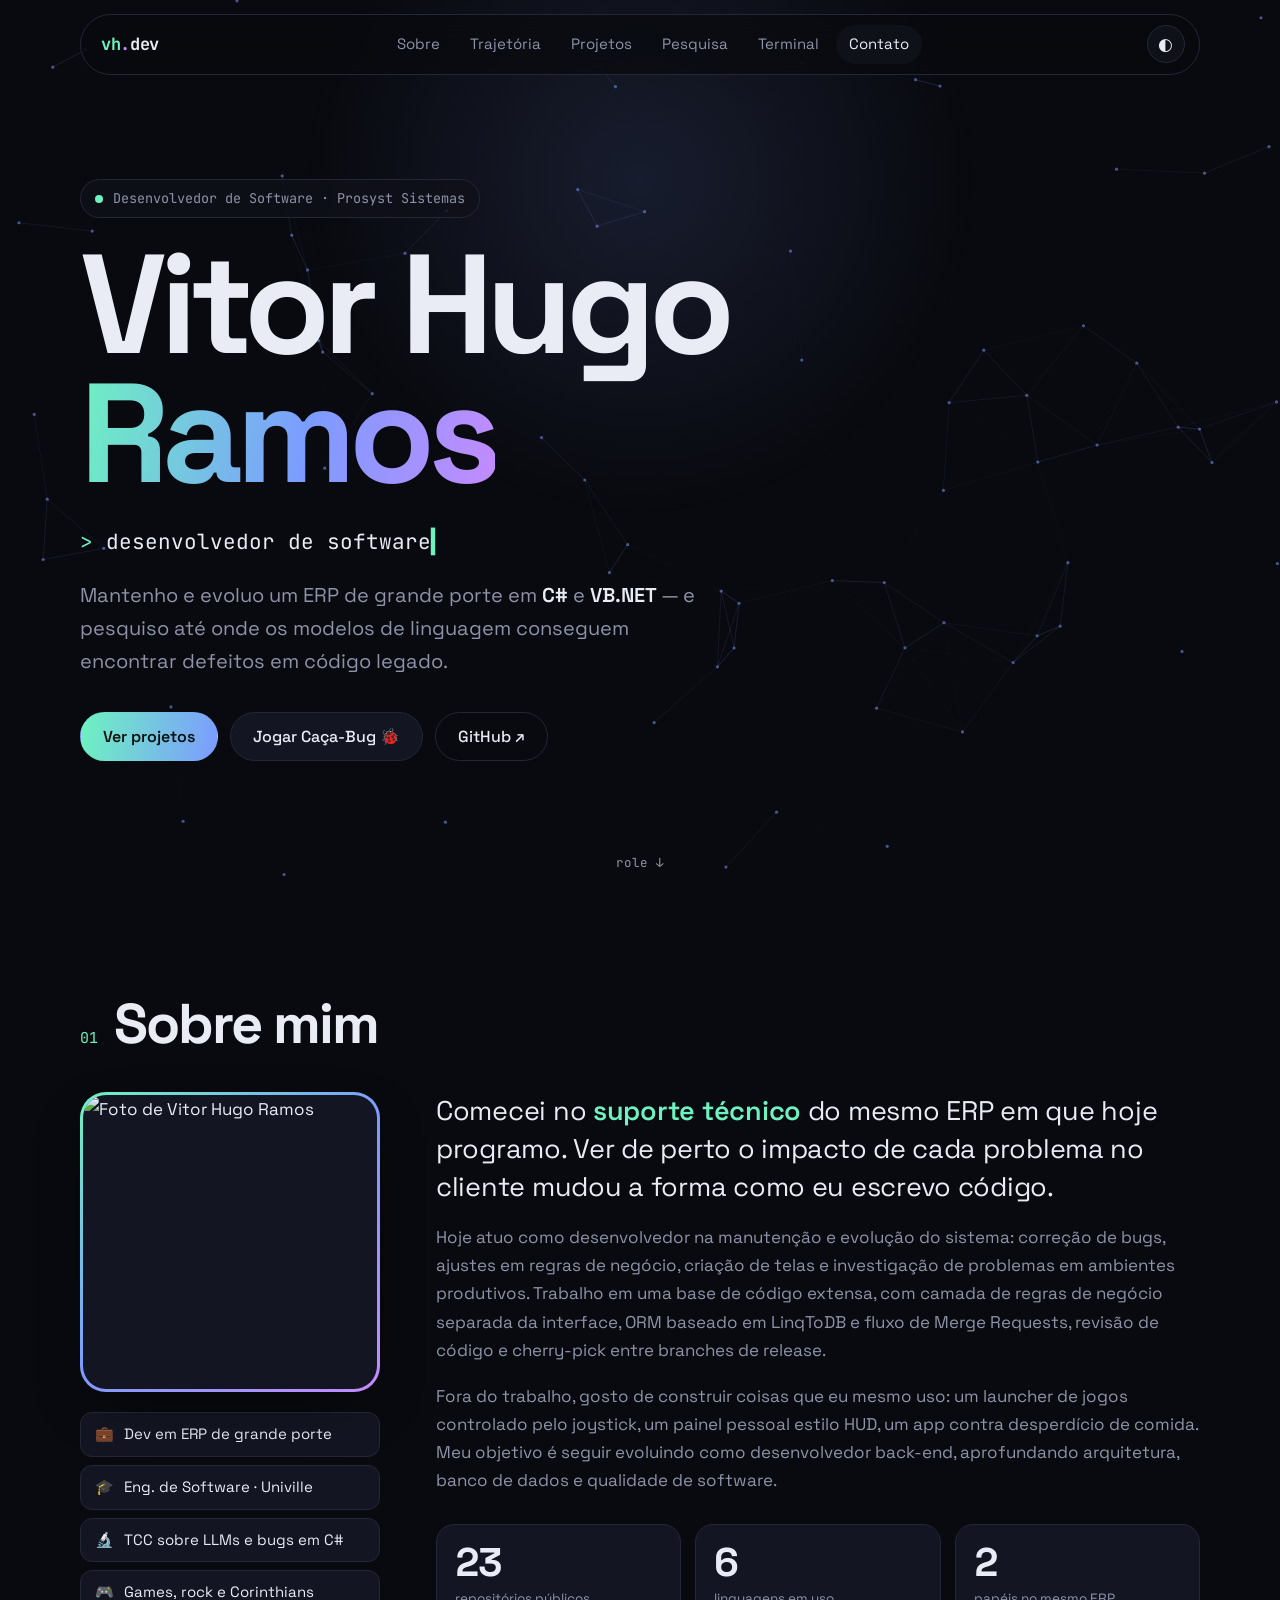
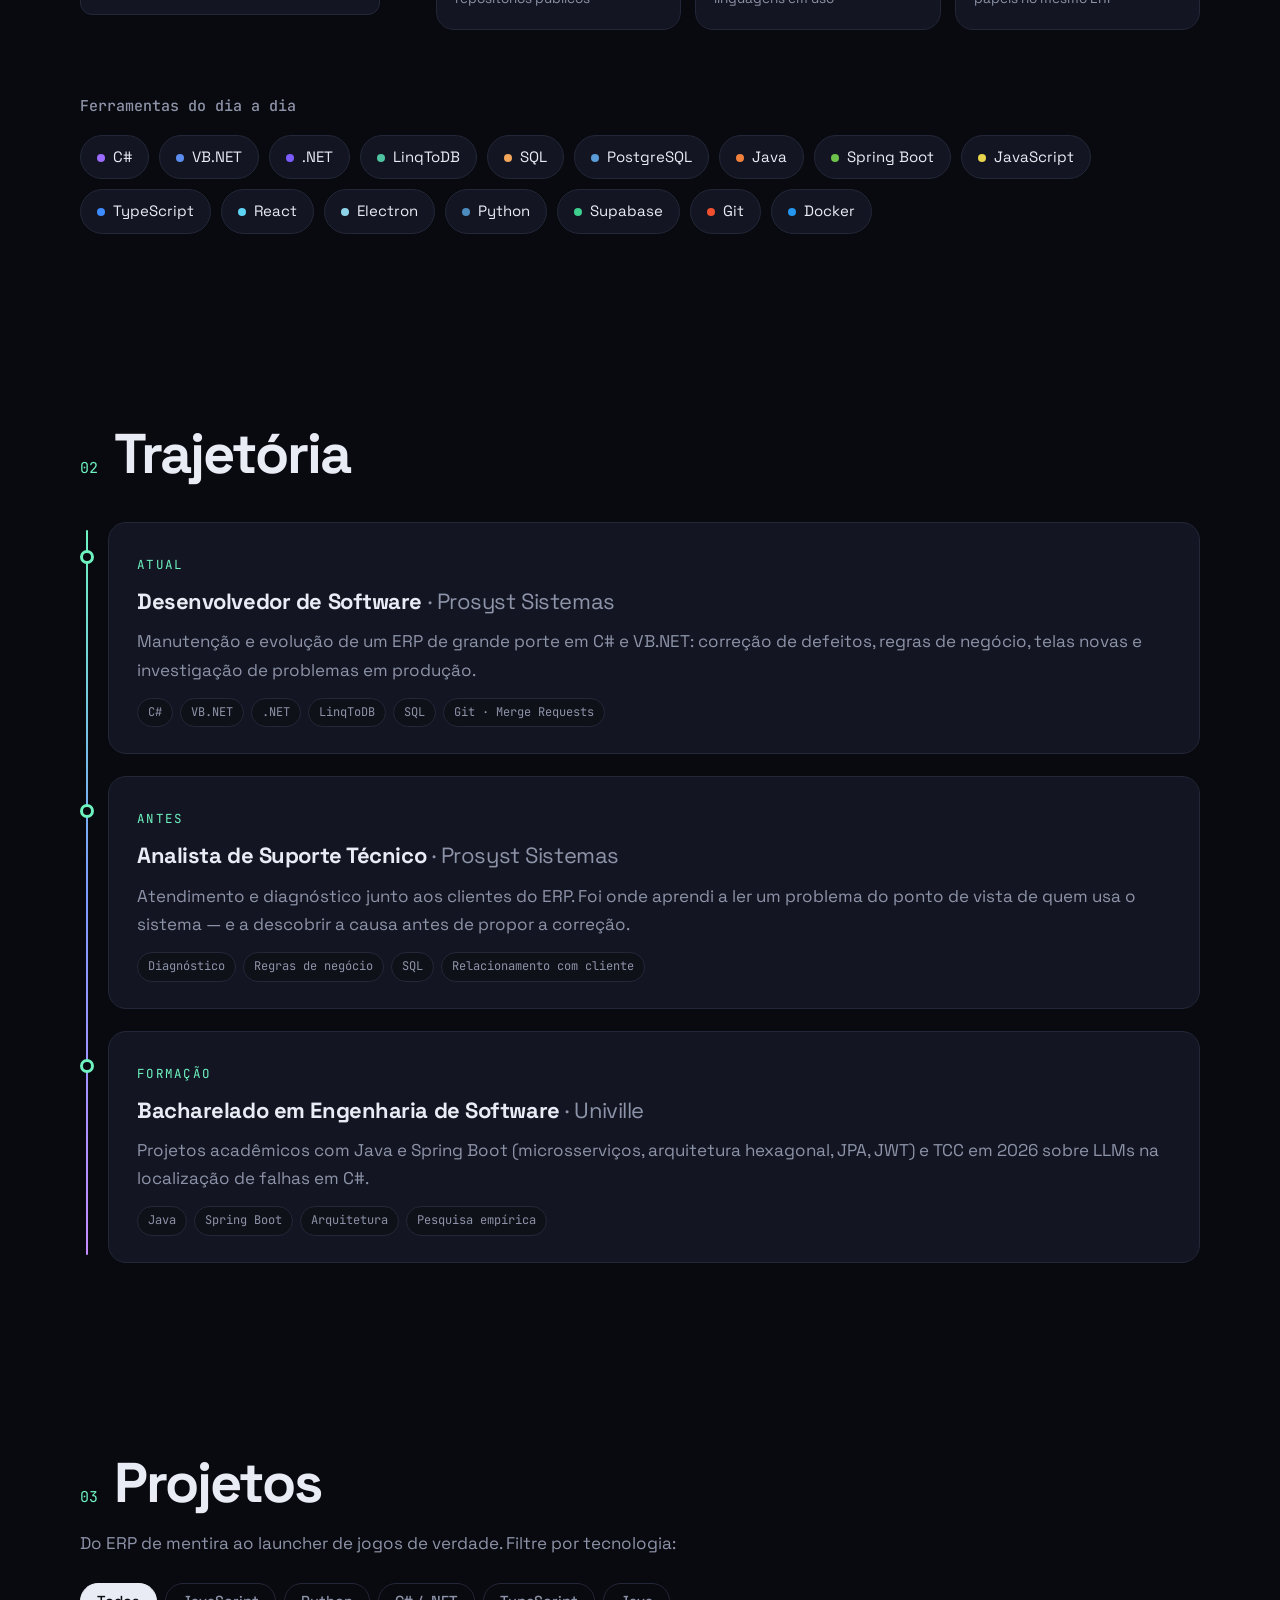
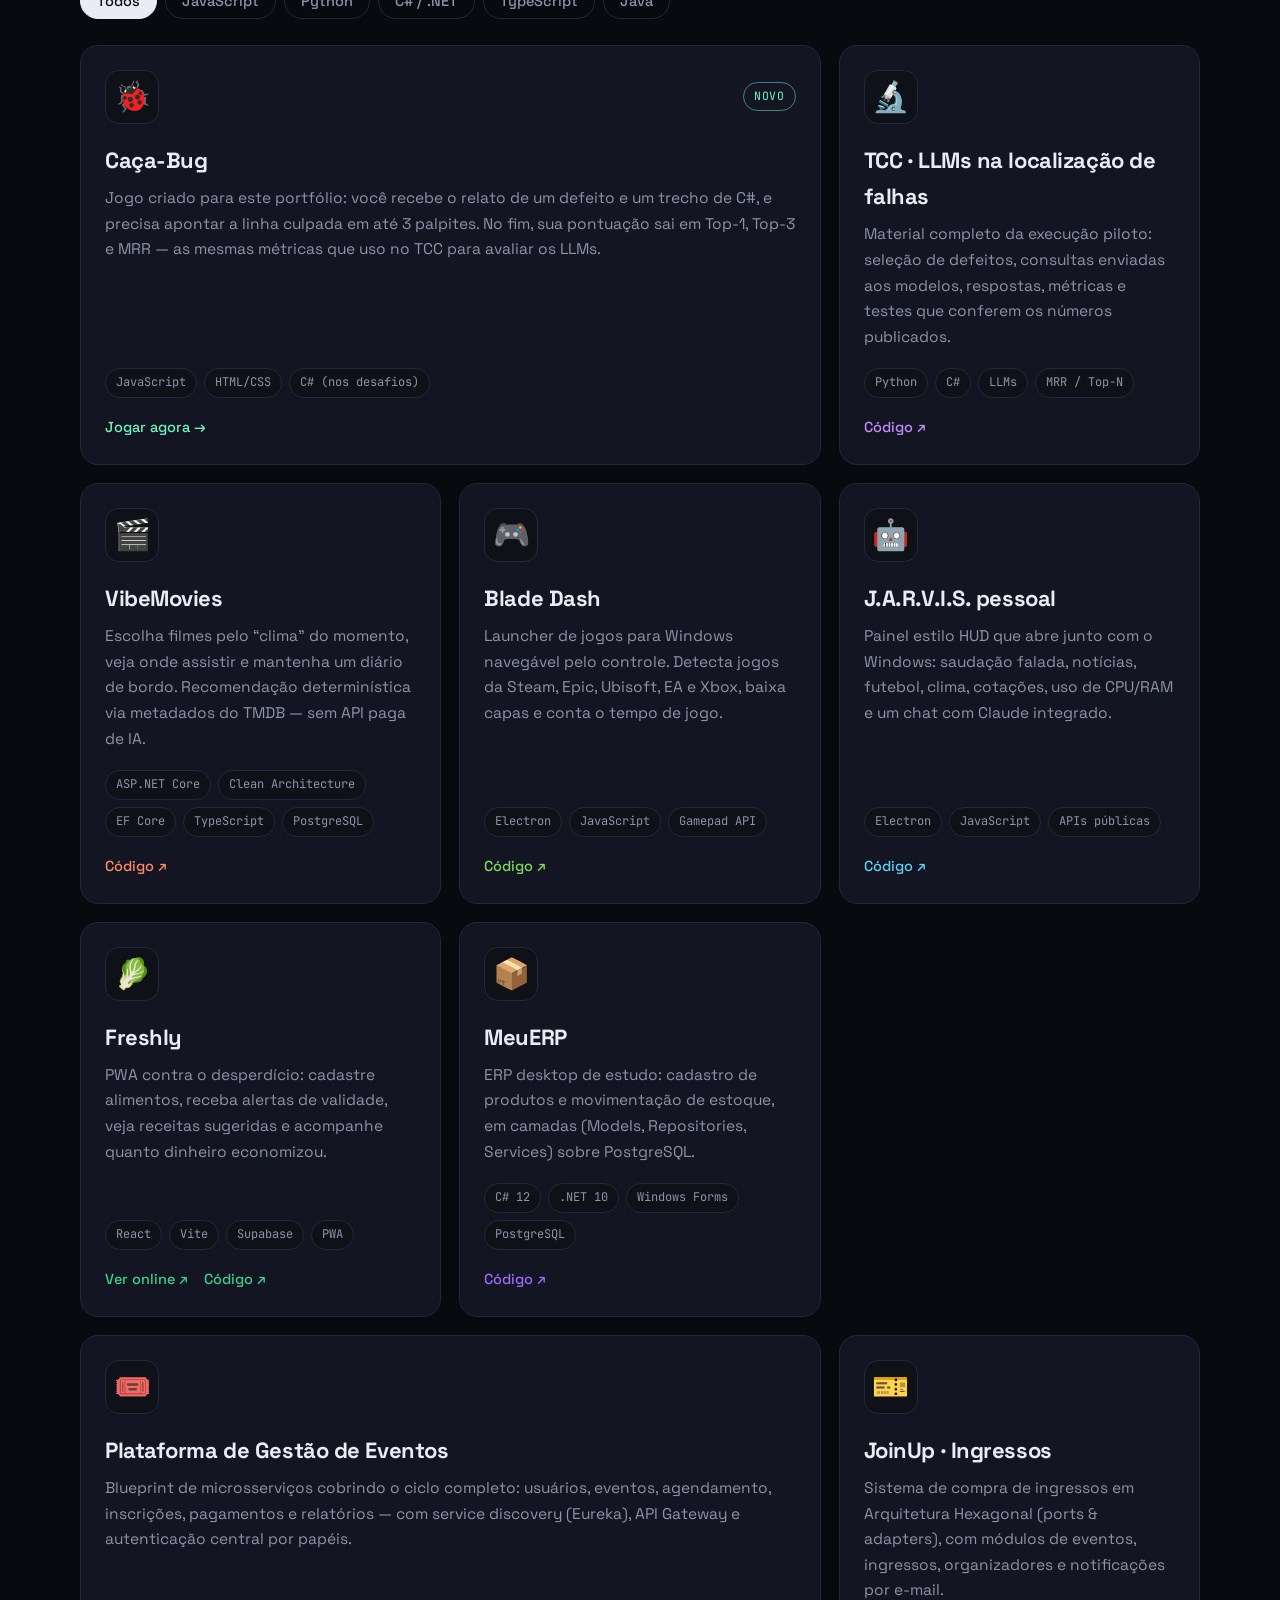
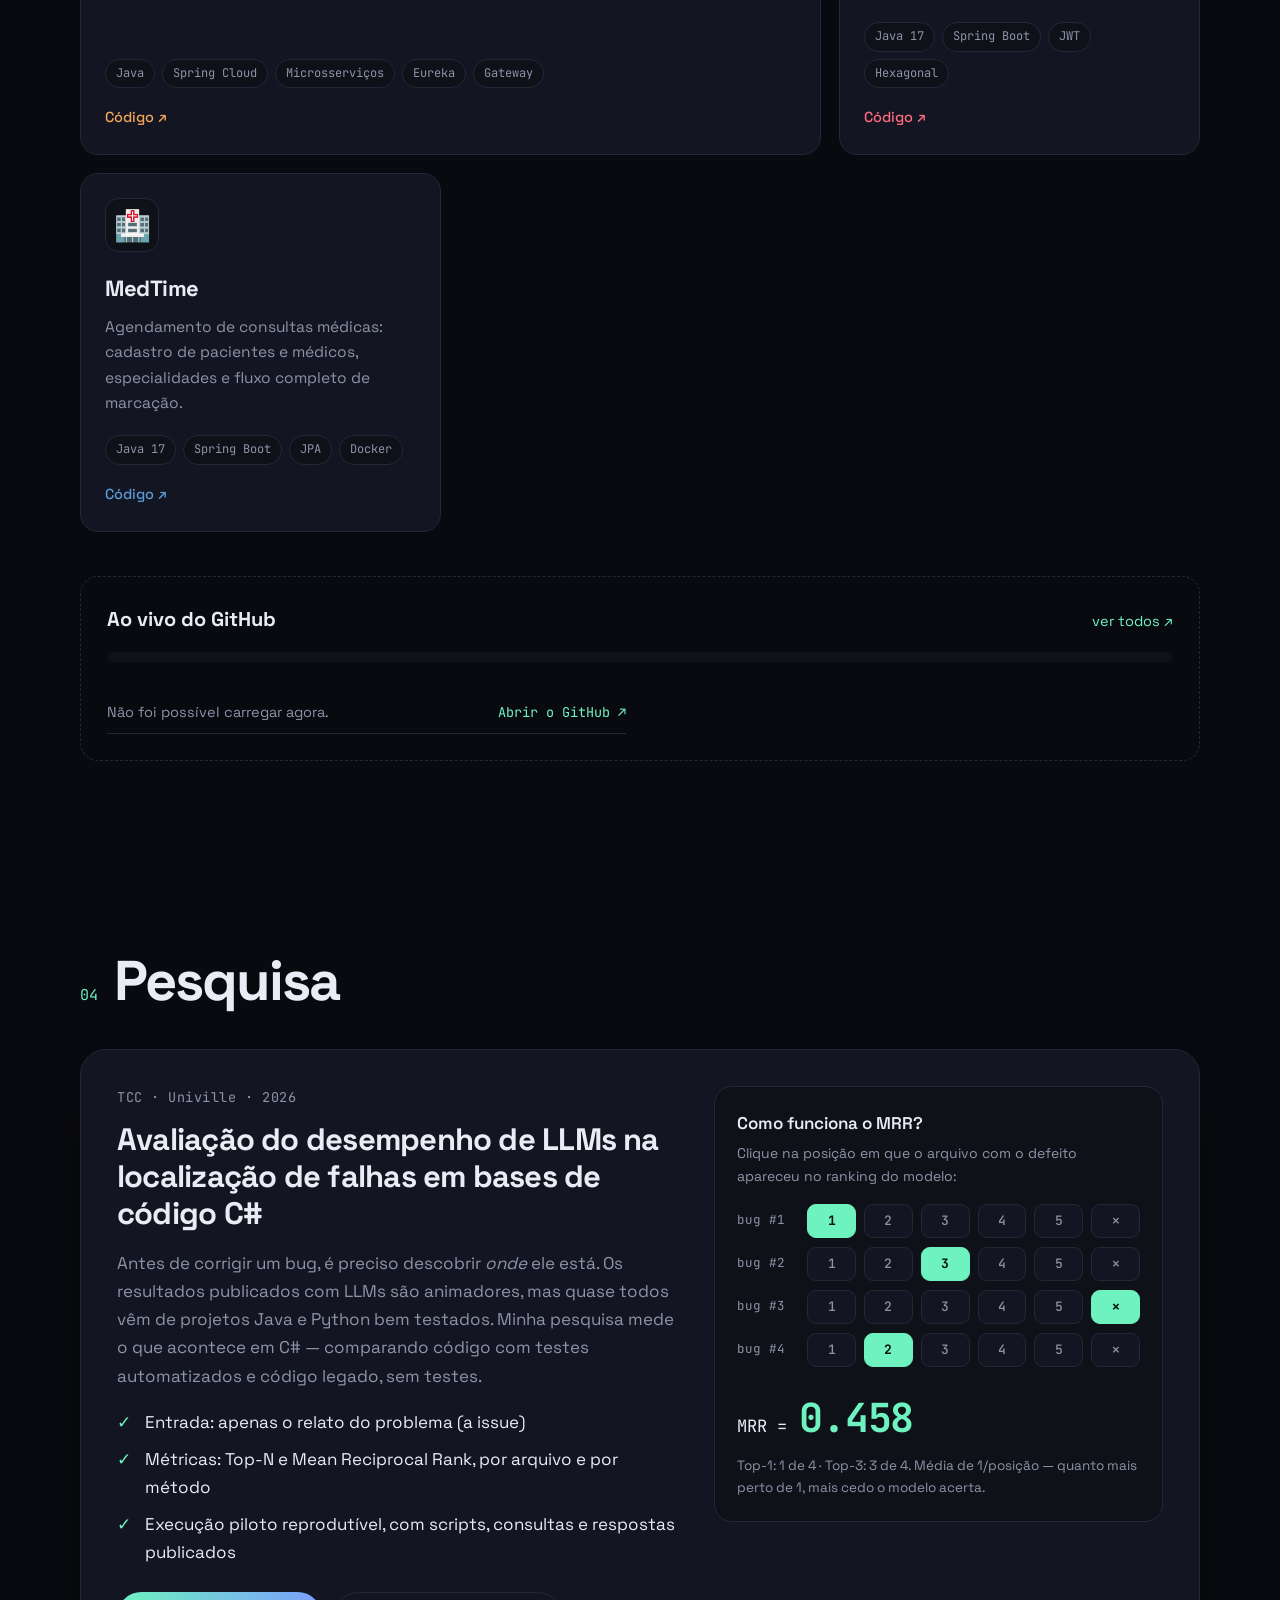
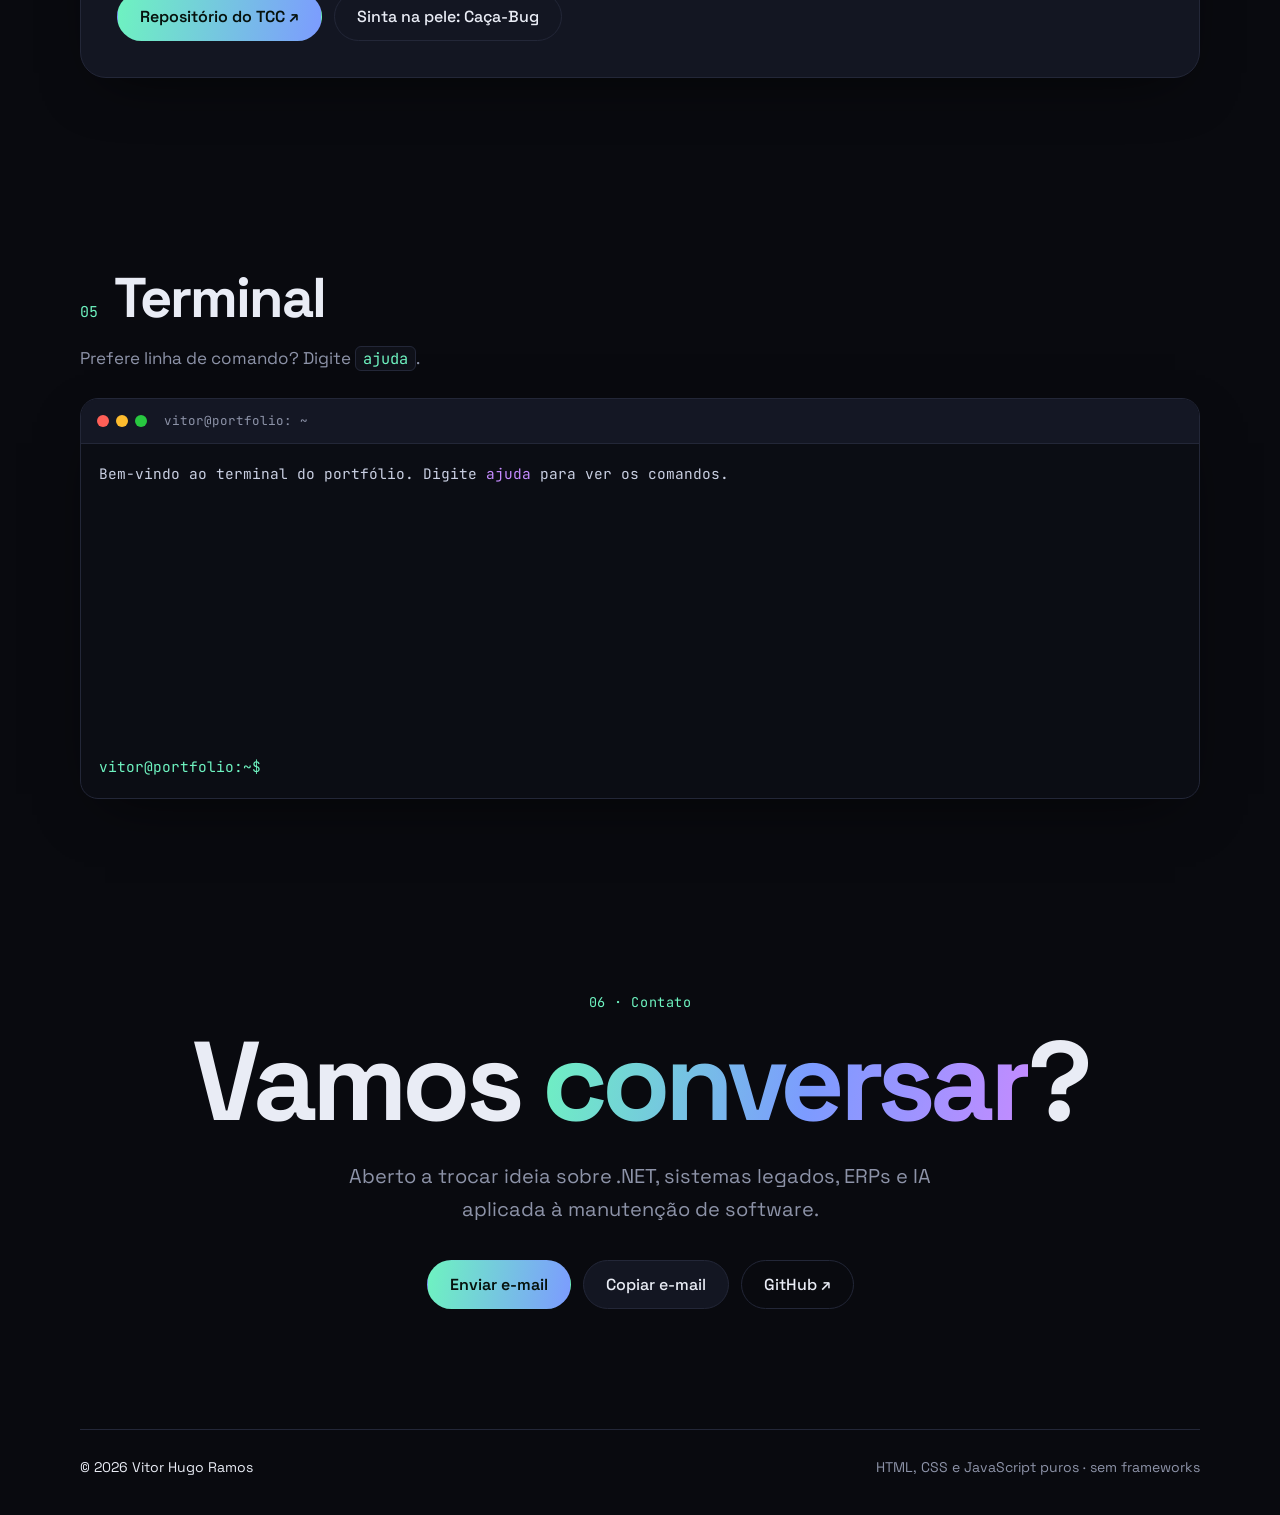
==== index.html @ 4dd93df3 "Portfólio pessoal: site e jogo Caça-Bug" ====
<!doctype html>
<html lang="pt-BR" data-theme="dark">
<head>
<meta charset="utf-8">
<meta name="viewport" content="width=device-width, initial-scale=1">
<title>Vitor Hugo Ramos — Desenvolvedor de Software</title>
<meta name="description" content="Portfólio de Vitor Hugo Ramos, desenvolvedor de software em ERP de grande porte (C# / VB.NET) e pesquisador de LLMs aplicados à manutenção de software.">
<link rel="preconnect" href="https://fonts.googleapis.com">
<link rel="preconnect" href="https://fonts.gstatic.com" crossorigin>
<link href="https://fonts.googleapis.com/css2?family=Space+Grotesk:wght@400;500;600;700&family=JetBrains+Mono:wght@400;500;700&display=swap" rel="stylesheet">
<link rel="stylesheet" href="styles.css">
</head>
<body>
<div class="glow" aria-hidden="true"></div>

<header class="nav">
  <a class="brand" href="#topo" aria-label="Início"><span class="brand-mark">vh</span><span class="brand-dot">.</span>dev</a>
  <nav class="nav-links" id="navLinks">
    <a href="#sobre">Sobre</a>
    <a href="#trajetoria">Trajetória</a>
    <a href="#projetos">Projetos</a>
    <a href="#pesquisa">Pesquisa</a>
    <a href="#terminal">Terminal</a>
    <a href="#contato">Contato</a>
  </nav>
  <div class="nav-actions">
    <button class="icon-btn" id="themeBtn" aria-label="Alternar tema claro/escuro" title="Alternar tema">◐</button>
    <button class="icon-btn menu-btn" id="menuBtn" aria-label="Abrir menu" aria-expanded="false">☰</button>
  </div>
</header>

<main id="topo">

  <!-- HERO -->
  <section class="hero">
    <canvas id="net" aria-hidden="true"></canvas>
    <div class="hero-inner">
      <p class="eyebrow"><span class="pulse"></span> Desenvolvedor de Software · Prosyst Sistemas</p>
      <h1>Vitor Hugo<br><span class="grad">Ramos</span></h1>
      <p class="typed-line"><span class="prompt">&gt;</span> <span id="typed"></span><span class="caret">▍</span></p>
      <p class="lead">Mantenho e evoluo um ERP de grande porte em <strong>C#</strong> e <strong>VB.NET</strong> — e pesquiso até onde os modelos de linguagem conseguem encontrar defeitos em código legado.</p>
      <div class="cta">
        <a class="btn primary" href="#projetos">Ver projetos</a>
        <a class="btn" href="caca-bug/">Jogar Caça-Bug 🐞</a>
        <a class="btn ghost" href="https://github.com/vitorhugoramosd" target="_blank" rel="noopener">GitHub ↗</a>
      </div>
    </div>
    <a class="scroll-hint" href="#sobre" aria-label="Rolar para a seção Sobre">role ↓</a>
  </section>

  <!-- SOBRE -->
  <section id="sobre" class="section">
    <div class="section-head reveal">
      <span class="tag">01</span><h2>Sobre mim</h2>
    </div>
    <div class="about">
      <div class="about-photo reveal">
        <div class="photo-frame">
          <img src="https://avatars.githubusercontent.com/u/127155752?v=4" alt="Foto de Vitor Hugo Ramos" width="320" height="320" loading="lazy">
        </div>
        <ul class="facts">
          <li><span>💼</span> Dev em ERP de grande porte</li>
          <li><span>🎓</span> Eng. de Software · Univille</li>
          <li><span>🔬</span> TCC sobre LLMs e bugs em C#</li>
          <li><span>🎮</span> Games, rock e Corinthians</li>
        </ul>
      </div>
      <div class="about-text reveal">
        <p class="big">Comecei no <strong>suporte técnico</strong> do mesmo ERP em que hoje programo. Ver de perto o impacto de cada problema no cliente mudou a forma como eu escrevo código.</p>
        <p>Hoje atuo como desenvolvedor na manutenção e evolução do sistema: correção de bugs, ajustes em regras de negócio, criação de telas e investigação de problemas em ambientes produtivos. Trabalho em uma base de código extensa, com camada de regras de negócio separada da interface, ORM baseado em LinqToDB e fluxo de Merge Requests, revisão de código e cherry-pick entre branches de release.</p>
        <p>Fora do trabalho, gosto de construir coisas que eu mesmo uso: um launcher de jogos controlado pelo joystick, um painel pessoal estilo HUD, um app contra desperdício de comida. Meu objetivo é seguir evoluindo como desenvolvedor back-end, aprofundando arquitetura, banco de dados e qualidade de software.</p>
        <div class="stats">
          <div class="stat"><b data-count="23" id="statRepos">0</b><span>repositórios públicos</span></div>
          <div class="stat"><b data-count="6">0</b><span>linguagens em uso</span></div>
          <div class="stat"><b data-count="2">0</b><span>papéis no mesmo ERP</span></div>
        </div>
      </div>
    </div>

    <div class="stack reveal">
      <h3>Ferramentas do dia a dia</h3>
      <div class="chips" id="stackChips"></div>
    </div>
  </section>

  <!-- TRAJETÓRIA -->
  <section id="trajetoria" class="section">
    <div class="section-head reveal">
      <span class="tag">02</span><h2>Trajetória</h2>
    </div>
    <ol class="timeline">
      <li class="reveal">
        <div class="tl-dot"></div>
        <div class="tl-card">
          <span class="tl-when">Atual</span>
          <h3>Desenvolvedor de Software <em>· Prosyst Sistemas</em></h3>
          <p>Manutenção e evolução de um ERP de grande porte em C# e VB.NET: correção de defeitos, regras de negócio, telas novas e investigação de problemas em produção.</p>
          <div class="mini-chips"><span>C#</span><span>VB.NET</span><span>.NET</span><span>LinqToDB</span><span>SQL</span><span>Git · Merge Requests</span></div>
        </div>
      </li>
      <li class="reveal">
        <div class="tl-dot"></div>
        <div class="tl-card">
          <span class="tl-when">Antes</span>
          <h3>Analista de Suporte Técnico <em>· Prosyst Sistemas</em></h3>
          <p>Atendimento e diagnóstico junto aos clientes do ERP. Foi onde aprendi a ler um problema do ponto de vista de quem usa o sistema — e a descobrir a causa antes de propor a correção.</p>
          <div class="mini-chips"><span>Diagnóstico</span><span>Regras de negócio</span><span>SQL</span><span>Relacionamento com cliente</span></div>
        </div>
      </li>
      <li class="reveal">
        <div class="tl-dot"></div>
        <div class="tl-card">
          <span class="tl-when">Formação</span>
          <h3>Bacharelado em Engenharia de Software <em>· Univille</em></h3>
          <p>Projetos acadêmicos com Java e Spring Boot (microsserviços, arquitetura hexagonal, JPA, JWT) e TCC em 2026 sobre LLMs na localização de falhas em C#.</p>
          <div class="mini-chips"><span>Java</span><span>Spring Boot</span><span>Arquitetura</span><span>Pesquisa empírica</span></div>
        </div>
      </li>
    </ol>
  </section>

  <!-- PROJETOS -->
  <section id="projetos" class="section">
    <div class="section-head reveal">
      <span class="tag">03</span><h2>Projetos</h2>
    </div>
    <p class="section-sub reveal">Do ERP de mentira ao launcher de jogos de verdade. Filtre por tecnologia:</p>
    <div class="filters reveal" id="filters" role="group" aria-label="Filtrar projetos por tecnologia"></div>
    <div class="grid" id="projectGrid"></div>

    <div class="gh reveal">
      <div class="gh-head">
        <h3>Ao vivo do GitHub</h3>
        <a href="https://github.com/vitorhugoramosd?tab=repositories" target="_blank" rel="noopener">ver todos ↗</a>
      </div>
      <div class="lang-bar" id="langBar" aria-hidden="true"></div>
      <div class="lang-legend" id="langLegend"></div>
      <ul class="gh-list" id="ghList"><li class="muted">Carregando repositórios…</li></ul>
    </div>
  </section>

  <!-- PESQUISA -->
  <section id="pesquisa" class="section">
    <div class="section-head reveal">
      <span class="tag">04</span><h2>Pesquisa</h2>
    </div>
    <div class="research reveal">
      <div class="research-text">
        <p class="kicker">TCC · Univille · 2026</p>
        <h3>Avaliação do desempenho de LLMs na localização de falhas em bases de código C#</h3>
        <p>Antes de corrigir um bug, é preciso descobrir <em>onde</em> ele está. Os resultados publicados com LLMs são animadores, mas quase todos vêm de projetos Java e Python bem testados. Minha pesquisa mede o que acontece em C# — comparando código com testes automatizados e código legado, sem testes.</p>
        <ul class="ticks">
          <li>Entrada: apenas o relato do problema (a issue)</li>
          <li>Métricas: Top-N e Mean Reciprocal Rank, por arquivo e por método</li>
          <li>Execução piloto reprodutível, com scripts, consultas e respostas publicados</li>
        </ul>
        <div class="cta">
          <a class="btn primary" href="https://github.com/vitorhugoramosd/tcc-llm-localizacao-falhas-csharp" target="_blank" rel="noopener">Repositório do TCC ↗</a>
          <a class="btn" href="caca-bug/">Sinta na pele: Caça-Bug</a>
        </div>
      </div>
      <div class="mrr" aria-label="Demonstração interativa da métrica MRR">
        <p class="mrr-title">Como funciona o MRR?</p>
        <p class="mrr-sub">Clique na posição em que o arquivo com o defeito apareceu no ranking do modelo:</p>
        <div class="mrr-rows" id="mrrRows"></div>
        <div class="mrr-out">
          <span>MRR =</span><b id="mrrVal">0.000</b>
        </div>
        <p class="mrr-note" id="mrrNote">Média de 1/posição. Quanto mais perto de 1, mais cedo o modelo acerta.</p>
      </div>
    </div>
  </section>

  <!-- TERMINAL -->
  <section id="terminal" class="section">
    <div class="section-head reveal">
      <span class="tag">05</span><h2>Terminal</h2>
    </div>
    <p class="section-sub reveal">Prefere linha de comando? Digite <code>ajuda</code>.</p>
    <div class="term reveal" id="term">
      <div class="term-bar"><i></i><i></i><i></i><span>vitor@portfolio: ~</span></div>
      <div class="term-body" id="termBody" aria-live="polite"></div>
      <label class="term-input">
        <span class="prompt">vitor@portfolio:~$</span>
        <input id="termIn" type="text" autocomplete="off" autocapitalize="off" spellcheck="false" aria-label="Comando do terminal">
      </label>
    </div>
  </section>

  <!-- CONTATO -->
  <section id="contato" class="section contact">
    <div class="reveal">
      <p class="kicker">06 · Contato</p>
      <h2 class="contact-title">Vamos <span class="grad">conversar</span>?</h2>
      <p class="lead">Aberto a trocar ideia sobre .NET, sistemas legados, ERPs e IA aplicada à manutenção de software.</p>
      <div class="cta center">
        <a class="btn primary" id="mailBtn" href="#">Enviar e-mail</a>
        <button class="btn" id="copyBtn" type="button">Copiar e-mail</button>
        <a class="btn ghost" href="https://github.com/vitorhugoramosd" target="_blank" rel="noopener">GitHub ↗</a>
        <a class="btn ghost" id="linkedinBtn" href="#" target="_blank" rel="noopener" hidden>LinkedIn ↗</a>
      </div>
    </div>
  </section>
</main>

<footer class="footer">
  <span>© <span id="year"></span> Vitor Hugo Ramos</span>
  <span class="muted">HTML, CSS e JavaScript puros · sem frameworks</span>
</footer>

<div class="toast" id="toast" role="status"></div>
<script src="script.js"></script>
</body>
</html>
---- styles.css ----
:root {
  --bg: #090a0f;
  --bg-2: #0f1119;
  --card: #131622;
  --line: #232738;
  --text: #e9ecf5;
  --muted: #8d93a8;
  --a1: #6ef3c0;
  --a2: #7c9bff;
  --a3: #c58bff;
  --danger: #ff6b81;
  --radius: 18px;
  --font: "Space Grotesk", system-ui, -apple-system, "Segoe UI", sans-serif;
  --mono: "JetBrains Mono", ui-monospace, Consolas, monospace;
  --shadow: 0 20px 60px -25px rgba(0, 0, 0, .7);
}
:root[data-theme="light"] {
  --bg: #f5f6fb;
  --bg-2: #eceef6;
  --card: #ffffff;
  --line: #dcdfec;
  --text: #12141d;
  --muted: #5d6379;
  --a1: #0aa877;
  --a2: #3a5bdc;
  --a3: #8a3fd6;
  --danger: #d6334d;
  --shadow: 0 20px 50px -28px rgba(30, 40, 90, .35);
}

* { box-sizing: border-box; }
[hidden] { display: none !important; }
html { scroll-behavior: smooth; scroll-padding-top: 84px; }
body {
  margin: 0;
  background: var(--bg);
  color: var(--text);
  font-family: var(--font);
  font-size: 17px;
  line-height: 1.65;
  overflow-x: hidden;
  -webkit-font-smoothing: antialiased;
}
a { color: inherit; text-decoration: none; }
img { max-width: 100%; display: block; }
code, .mono { font-family: var(--mono); font-size: .9em; }
code { background: var(--bg-2); border: 1px solid var(--line); padding: 1px 7px; border-radius: 6px; color: var(--a1); }
strong { font-weight: 600; }
.muted { color: var(--muted); }
:focus-visible { outline: 2px solid var(--a1); outline-offset: 3px; border-radius: 6px; }

.grad {
  background: linear-gradient(100deg, var(--a1), var(--a2) 55%, var(--a3));
  -webkit-background-clip: text; background-clip: text; color: transparent;
}

/* cursor glow */
.glow {
  position: fixed; inset: 0; pointer-events: none; z-index: 0;
  background: radial-gradient(520px circle at var(--mx, 50%) var(--my, 20%), color-mix(in srgb, var(--a2) 13%, transparent), transparent 65%);
}

/* NAV */
.nav {
  position: fixed; top: 14px; left: 50%; transform: translateX(-50%);
  width: min(1120px, calc(100% - 28px)); z-index: 50;
  display: flex; align-items: center; justify-content: space-between; gap: 16px;
  padding: 10px 14px 10px 20px;
  background: color-mix(in srgb, var(--bg) 72%, transparent);
  backdrop-filter: blur(16px); -webkit-backdrop-filter: blur(16px);
  border: 1px solid var(--line); border-radius: 999px;
}
.brand { font-family: var(--mono); font-weight: 700; letter-spacing: -.02em; }
.brand-mark { color: var(--a1); }
.brand-dot { color: var(--a3); }
.nav-links { display: flex; gap: 4px; }
.nav-links a { padding: 7px 13px; border-radius: 999px; font-size: 15px; color: var(--muted); transition: .2s; }
.nav-links a:hover, .nav-links a.active { color: var(--text); background: var(--bg-2); }
.nav-actions { display: flex; gap: 6px; }
.icon-btn {
  width: 38px; height: 38px; border-radius: 50%; border: 1px solid var(--line);
  background: var(--bg-2); color: var(--text); font-size: 17px; cursor: pointer; transition: .2s;
}
.icon-btn:hover { border-color: var(--a1); color: var(--a1); }
.menu-btn { display: none; }

/* HERO */
.hero { position: relative; min-height: 100svh; display: grid; place-items: center; padding: 120px 20px 80px; }
#net { position: absolute; inset: 0; width: 100%; height: 100%; opacity: .75; }
.hero-inner { position: relative; z-index: 1; width: min(1120px, 100%); }
.eyebrow {
  display: inline-flex; align-items: center; gap: 10px; margin: 0 0 22px;
  font-family: var(--mono); font-size: 13.5px; color: var(--muted);
  padding: 7px 14px; border: 1px solid var(--line); border-radius: 999px; background: color-mix(in srgb, var(--bg-2) 80%, transparent);
}
.pulse { width: 8px; height: 8px; border-radius: 50%; background: var(--a1); box-shadow: 0 0 0 0 var(--a1); animation: pulse 2s infinite; }
@keyframes pulse { 70% { box-shadow: 0 0 0 10px transparent; } 100% { box-shadow: 0 0 0 0 transparent; } }
h1 { font-size: clamp(54px, 11vw, 148px); line-height: .92; letter-spacing: -.05em; margin: 0 0 26px; font-weight: 700; }
.typed-line { font-family: var(--mono); font-size: clamp(15px, 2.1vw, 21px); margin: 0 0 18px; min-height: 1.7em; }
.prompt { color: var(--a1); }
.caret { color: var(--a1); animation: blink 1s steps(1) infinite; }
@keyframes blink { 50% { opacity: 0; } }
.lead { max-width: 640px; color: var(--muted); font-size: clamp(17px, 1.6vw, 20px); margin: 0 0 34px; }
.lead strong { color: var(--text); }
.cta { display: flex; flex-wrap: wrap; gap: 12px; }
.cta.center { justify-content: center; }
.btn {
  display: inline-flex; align-items: center; gap: 8px; padding: 13px 22px; border-radius: 999px;
  border: 1px solid var(--line); background: var(--card); color: var(--text);
  font: 500 16px var(--font); cursor: pointer; transition: transform .2s, border-color .2s, box-shadow .2s;
}
.btn:hover { transform: translateY(-2px); border-color: var(--a1); }
.btn.primary { background: linear-gradient(100deg, var(--a1), var(--a2)); color: #06120d; border-color: transparent; font-weight: 600; }
.btn.primary:hover { box-shadow: 0 12px 34px -12px var(--a1); }
.btn.ghost { background: transparent; }
.scroll-hint { position: absolute; bottom: 26px; left: 50%; transform: translateX(-50%); font-family: var(--mono); font-size: 12.5px; color: var(--muted); animation: bob 2.2s ease-in-out infinite; }
@keyframes bob { 50% { transform: translate(-50%, 7px); } }

/* SECTIONS */
.section { position: relative; z-index: 1; width: min(1120px, calc(100% - 40px)); margin: 0 auto; padding: 96px 0; }
.section-head { display: flex; align-items: baseline; gap: 16px; margin-bottom: 40px; }
.section-head h2 { font-size: clamp(34px, 5vw, 56px); letter-spacing: -.035em; line-height: 1; margin: 0; }
.tag { font-family: var(--mono); color: var(--a1); font-size: 15px; }
.section-sub { color: var(--muted); margin: -22px 0 26px; }
.kicker { font-family: var(--mono); font-size: 13.5px; color: var(--a1); margin: 0 0 12px; letter-spacing: .04em; }

.reveal { opacity: 0; transform: translateY(26px); transition: opacity .7s ease, transform .7s ease; }
.reveal.in { opacity: 1; transform: none; }

/* ABOUT */
.about { display: grid; grid-template-columns: 300px 1fr; gap: 56px; align-items: start; }
.photo-frame { position: relative; border-radius: 26px; padding: 3px; background: linear-gradient(140deg, var(--a1), var(--a2), var(--a3)); box-shadow: var(--shadow); }
.photo-frame img { border-radius: 23px; width: 100%; height: auto; aspect-ratio: 1; object-fit: cover; background: var(--card); }
.facts { list-style: none; padding: 0; margin: 20px 0 0; display: grid; gap: 8px; font-size: 15px; }
.facts li { display: flex; gap: 10px; padding: 9px 14px; background: var(--card); border: 1px solid var(--line); border-radius: 12px; }
.about-text p { margin: 0 0 18px; color: var(--muted); }
.about-text .big { font-size: clamp(21px, 2.3vw, 27px); line-height: 1.4; color: var(--text); letter-spacing: -.01em; }
.about-text .big strong { color: var(--a1); }
.stats { display: grid; grid-template-columns: repeat(3, 1fr); gap: 14px; margin-top: 30px; }
.stat { padding: 18px; border: 1px solid var(--line); border-radius: var(--radius); background: var(--card); }
.stat b { display: block; font-size: 40px; line-height: 1; letter-spacing: -.04em; font-variant-numeric: tabular-nums; }
.stat span { font-size: 13.5px; color: var(--muted); }

.stack { margin-top: 64px; }
.stack h3 { font-size: 15px; font-family: var(--mono); font-weight: 500; color: var(--muted); margin: 0 0 16px; }
.chips { display: flex; flex-wrap: wrap; gap: 10px; }
.chip {
  padding: 9px 16px; border-radius: 999px; border: 1px solid var(--line); background: var(--card);
  font-size: 15px; transition: .25s; cursor: default;
}
.chip:hover { border-color: var(--c, var(--a1)); color: var(--c, var(--a1)); transform: translateY(-3px) rotate(-1.5deg); }
.chip i { display: inline-block; width: 8px; height: 8px; border-radius: 50%; background: var(--c, var(--a1)); margin-right: 8px; }

/* TIMELINE */
.timeline { list-style: none; margin: 0; padding: 0 0 0 28px; position: relative; display: grid; gap: 22px; }
.timeline::before { content: ""; position: absolute; left: 6px; top: 8px; bottom: 8px; width: 2px; background: linear-gradient(var(--a1), var(--a2), var(--a3)); border-radius: 2px; }
.timeline li { position: relative; }
.tl-dot { position: absolute; left: -28px; top: 28px; width: 14px; height: 14px; border-radius: 50%; background: var(--bg); border: 3px solid var(--a1); }
.tl-card { padding: 26px 28px; background: var(--card); border: 1px solid var(--line); border-radius: var(--radius); transition: .3s; }
.tl-card:hover { border-color: color-mix(in srgb, var(--a1) 55%, var(--line)); transform: translateX(6px); }
.tl-when { font-family: var(--mono); font-size: 12.5px; color: var(--a1); text-transform: uppercase; letter-spacing: .1em; }
.tl-card h3 { margin: 6px 0 8px; font-size: 22px; letter-spacing: -.02em; }
.tl-card h3 em { font-style: normal; color: var(--muted); font-weight: 400; }
.tl-card p { margin: 0 0 14px; color: var(--muted); }
.mini-chips { display: flex; flex-wrap: wrap; gap: 7px; }
.mini-chips span { font-family: var(--mono); font-size: 12px; padding: 4px 10px; border-radius: 999px; background: var(--bg-2); border: 1px solid var(--line); color: var(--muted); }

/* PROJECTS */
.filters { display: flex; flex-wrap: wrap; gap: 8px; margin-bottom: 26px; }
.filter { padding: 8px 16px; border-radius: 999px; border: 1px solid var(--line); background: transparent; color: var(--muted); font: 500 14.5px var(--font); cursor: pointer; transition: .2s; }
.filter:hover { color: var(--text); border-color: var(--muted); }
.filter[aria-pressed="true"] { background: var(--text); color: var(--bg); border-color: var(--text); }
.grid { display: grid; grid-template-columns: repeat(3, 1fr); gap: 18px; }
.card {
  position: relative; display: flex; flex-direction: column; padding: 24px;
  background: var(--card); border: 1px solid var(--line); border-radius: var(--radius);
  transition: transform .25s ease, border-color .25s, opacity .3s; transform-style: preserve-3d; overflow: hidden;
}
.card::before {
  content: ""; position: absolute; inset: 0; pointer-events: none; opacity: 0; transition: opacity .3s;
  background: radial-gradient(300px circle at var(--px, 50%) var(--py, 0%), color-mix(in srgb, var(--accent, var(--a1)) 20%, transparent), transparent 70%);
}
.card:hover { border-color: color-mix(in srgb, var(--accent, var(--a1)) 60%, var(--line)); }
.card:hover::before { opacity: 1; }
.card.wide { grid-column: span 2; }
.card.hide { display: none; }
.card-top { display: flex; align-items: center; justify-content: space-between; margin-bottom: 18px; }
.card-icon { font-size: 30px; width: 54px; height: 54px; display: grid; place-items: center; border-radius: 14px; background: var(--bg-2); border: 1px solid var(--line); }
.badge { font-family: var(--mono); font-size: 11.5px; padding: 4px 10px; border-radius: 999px; border: 1px solid color-mix(in srgb, var(--accent, var(--a1)) 50%, transparent); color: var(--accent, var(--a1)); text-transform: uppercase; letter-spacing: .06em; }
.card h3 { margin: 0 0 8px; font-size: 22px; letter-spacing: -.02em; }
.card p { margin: 0 0 18px; color: var(--muted); font-size: 15.5px; flex: 1; }
.card .mini-chips { margin-bottom: 18px; }
.card-links { display: flex; gap: 16px; font-size: 14.5px; font-weight: 500; }
.card-links a { color: var(--accent, var(--a1)); position: relative; z-index: 1; }
.card-links a:hover { text-decoration: underline; text-underline-offset: 4px; }

.gh { margin-top: 44px; padding: 26px; border: 1px dashed var(--line); border-radius: var(--radius); }
.gh-head { display: flex; justify-content: space-between; align-items: baseline; gap: 12px; margin-bottom: 16px; }
.gh-head h3 { margin: 0; font-size: 20px; }
.gh-head a { color: var(--a1); font-size: 14.5px; }
.lang-bar { display: flex; height: 10px; border-radius: 999px; overflow: hidden; background: var(--bg-2); }
.lang-bar span { height: 100%; transition: flex-grow .9s ease; flex-grow: 0; }
.lang-legend { display: flex; flex-wrap: wrap; gap: 6px 18px; margin: 12px 0 18px; font-size: 13.5px; color: var(--muted); }
.lang-legend i { display: inline-block; width: 9px; height: 9px; border-radius: 50%; margin-right: 6px; }
.gh-list { list-style: none; margin: 0; padding: 0; display: grid; grid-template-columns: repeat(2, 1fr); gap: 4px 28px; }
.gh-list li { display: flex; justify-content: space-between; gap: 12px; padding: 9px 0; border-bottom: 1px solid var(--line); font-size: 14.5px; min-width: 0; }
.gh-list a { font-family: var(--mono); font-size: 13.5px; overflow: hidden; text-overflow: ellipsis; white-space: nowrap; }
.gh-list a:hover { color: var(--a1); }
.gh-list small { color: var(--muted); white-space: nowrap; }

/* RESEARCH */
.research { display: grid; grid-template-columns: 1.25fr 1fr; gap: 36px; padding: 36px; background: var(--card); border: 1px solid var(--line); border-radius: 26px; box-shadow: var(--shadow); }
.research h3 { font-size: clamp(23px, 2.6vw, 31px); line-height: 1.2; letter-spacing: -.025em; margin: 0 0 16px; }
.research-text > p { color: var(--muted); }
.ticks { list-style: none; padding: 0; margin: 18px 0 26px; display: grid; gap: 9px; }
.ticks li { padding-left: 28px; position: relative; }
.ticks li::before { content: "✓"; position: absolute; left: 0; color: var(--a1); font-weight: 700; }
.mrr { background: var(--bg-2); border: 1px solid var(--line); border-radius: var(--radius); padding: 22px; align-self: start; }
.mrr-title { margin: 0; font-weight: 600; }
.mrr-sub { margin: 4px 0 16px; font-size: 14px; color: var(--muted); }
.mrr-rows { display: grid; gap: 9px; }
.mrr-row { display: flex; align-items: center; gap: 8px; }
.mrr-row > span { font-family: var(--mono); font-size: 12.5px; color: var(--muted); width: 62px; flex: none; }
.mrr-row button {
  flex: 1; height: 34px; border-radius: 9px; border: 1px solid var(--line); background: var(--card);
  color: var(--muted); font: 500 13px var(--mono); cursor: pointer; transition: .15s; padding: 0;
}
.mrr-row button:hover { border-color: var(--a2); color: var(--text); }
.mrr-row button[aria-pressed="true"] { background: var(--a1); border-color: var(--a1); color: #06120d; font-weight: 700; }
.mrr-out { display: flex; align-items: baseline; gap: 12px; margin-top: 18px; font-family: var(--mono); }
.mrr-out b { font-size: 40px; letter-spacing: -.03em; color: var(--a1); font-variant-numeric: tabular-nums; }
.mrr-note { margin: 4px 0 0; font-size: 13.5px; color: var(--muted); }

/* TERMINAL */
.term { border: 1px solid var(--line); border-radius: var(--radius); overflow: hidden; background: #0b0d14; color: #dfe4f2; box-shadow: var(--shadow); font-family: var(--mono); font-size: 14.5px; }
.term-bar { display: flex; align-items: center; gap: 7px; padding: 12px 16px; background: #141724; border-bottom: 1px solid #232738; }
.term-bar i { width: 12px; height: 12px; border-radius: 50%; background: #ff5f57; }
.term-bar i:nth-child(2) { background: #febc2e; }
.term-bar i:nth-child(3) { background: #28c840; }
.term-bar span { margin-left: 10px; font-size: 12.5px; color: #8d93a8; }
.term-body { padding: 18px 18px 4px; height: 300px; overflow-y: auto; white-space: pre-wrap; word-break: break-word; line-height: 1.6; }
.term-body .cmd { color: #6ef3c0; }
.term-body .out { color: #c9cfe2; margin: 0 0 10px; }
.term-body .out a { color: #7c9bff; text-decoration: underline; text-underline-offset: 3px; }
.term-body .err { color: #ff6b81; }
.term-body .hl { color: #c58bff; }
.term-input { display: flex; gap: 10px; align-items: center; padding: 10px 18px 18px; cursor: text; }
.term-input .prompt { color: #6ef3c0; white-space: nowrap; }
.term-input input { flex: 1; min-width: 0; background: none; border: 0; outline: 0; color: #fff; font: inherit; caret-color: #6ef3c0; }

/* CONTACT */
.contact { text-align: center; padding-bottom: 120px; }
.contact-title { font-size: clamp(46px, 9vw, 112px); letter-spacing: -.05em; line-height: 1; margin: 0 0 22px; }
.contact .lead { margin-inline: auto; }

.footer { position: relative; z-index: 1; display: flex; justify-content: space-between; flex-wrap: wrap; gap: 8px; width: min(1120px, calc(100% - 40px)); margin: 0 auto; padding: 26px 0 36px; border-top: 1px solid var(--line); font-size: 14px; }

.toast { position: fixed; bottom: 26px; left: 50%; transform: translate(-50%, 30px); opacity: 0; pointer-events: none; padding: 11px 20px; border-radius: 999px; background: var(--text); color: var(--bg); font-size: 14.5px; font-weight: 500; transition: .3s; z-index: 100; }
.toast.show { opacity: 1; transform: translate(-50%, 0); }

/* RESPONSIVE */
@media (max-width: 960px) {
  .grid { grid-template-columns: repeat(2, 1fr); }
  .research { grid-template-columns: 1fr; }
  .about { grid-template-columns: 1fr; gap: 34px; }
  .about-photo { display: grid; grid-template-columns: 180px 1fr; gap: 18px; align-items: center; }
  .facts { margin: 0; }
}
@media (max-width: 760px) {
  body { font-size: 16px; }
  .menu-btn { display: block; }
  .nav { border-radius: 22px; flex-wrap: wrap; }
  .nav-links { display: none; order: 3; width: 100%; flex-direction: column; padding: 6px 0 4px; }
  .nav-links.open { display: flex; }
  .section { width: calc(100% - 32px); padding: 72px 0; }
  .grid { grid-template-columns: 1fr; }
  .card.wide { grid-column: auto; }
  .gh-list { grid-template-columns: 1fr; }
  .stats { grid-template-columns: 1fr; }
  .about-photo { grid-template-columns: 1fr; }
  .photo-frame { max-width: 220px; }
  .research { padding: 22px; }
  .term-input .prompt { display: none; }
  .term-input::before { content: "$"; color: #6ef3c0; }
}
@media (prefers-reduced-motion: reduce) {
  * { animation: none !important; transition: none !important; }
  html { scroll-behavior: auto; }
  .reveal { opacity: 1; transform: none; }
}
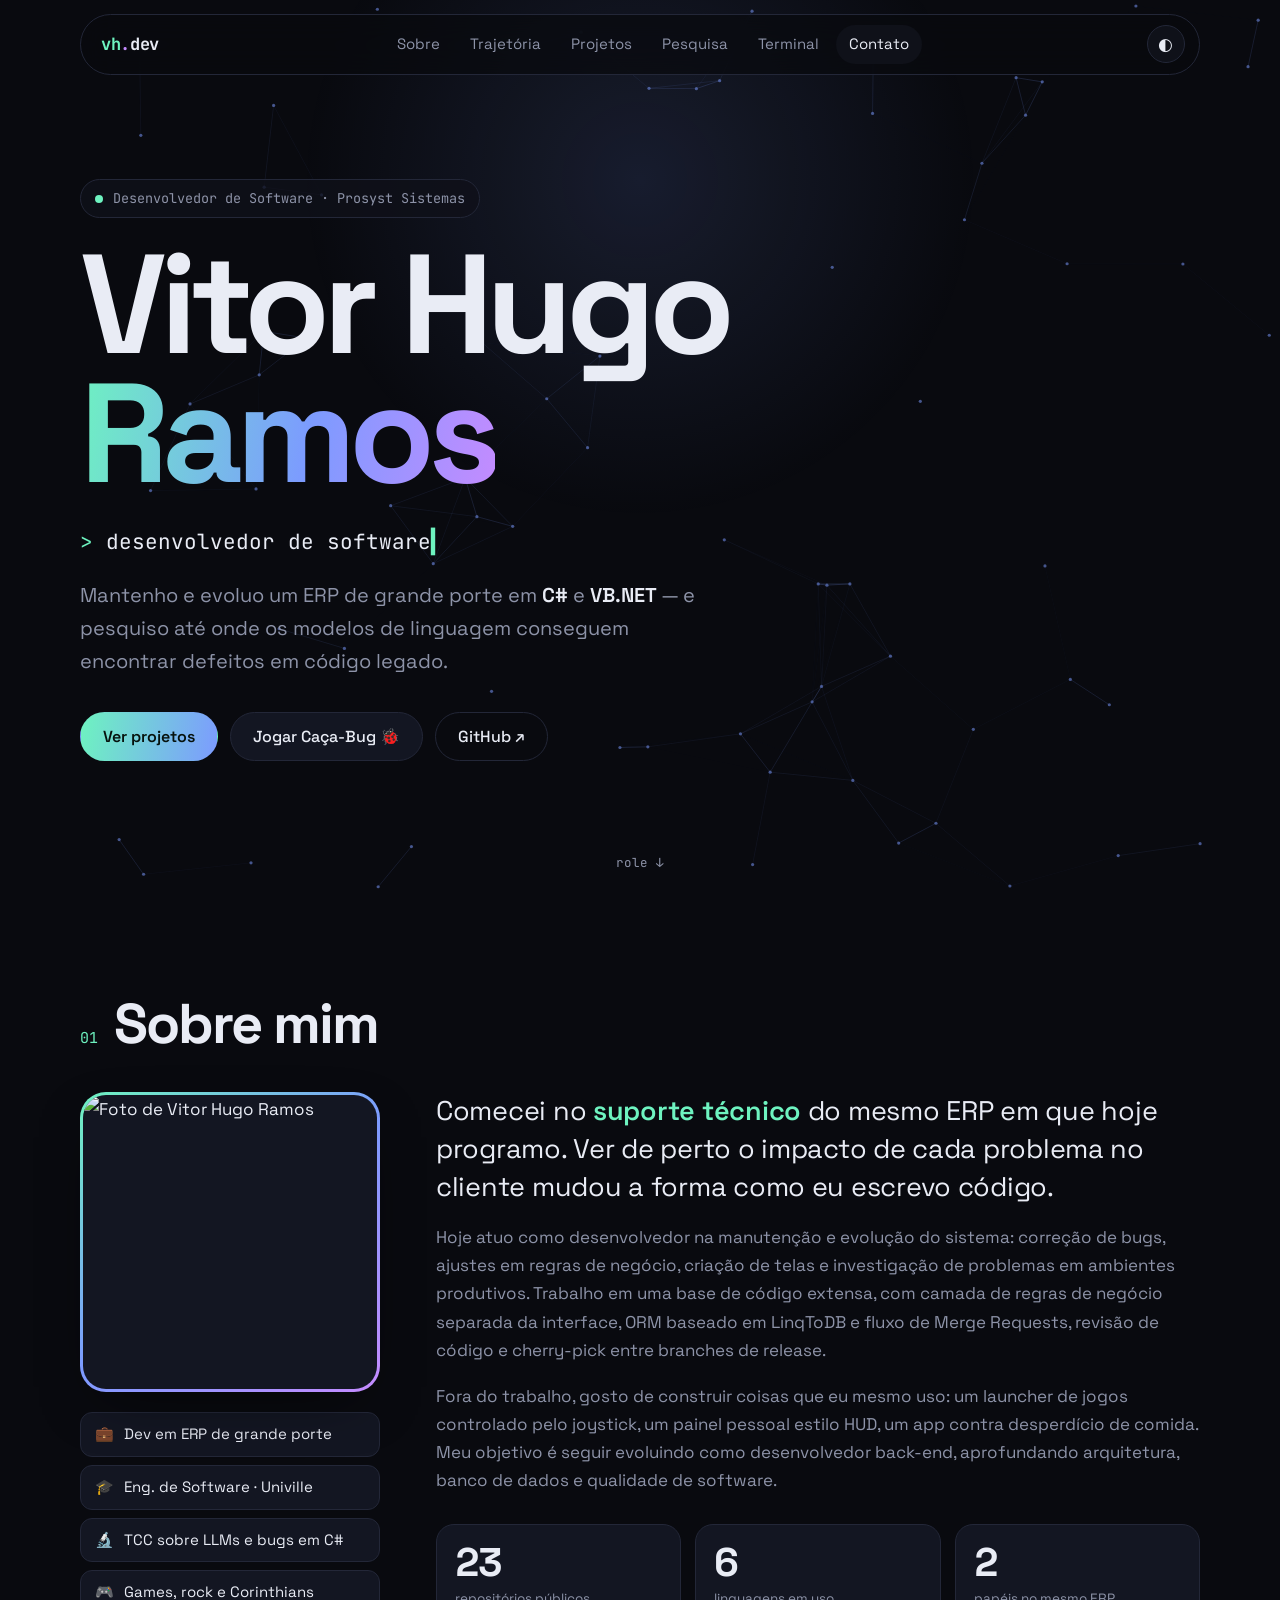
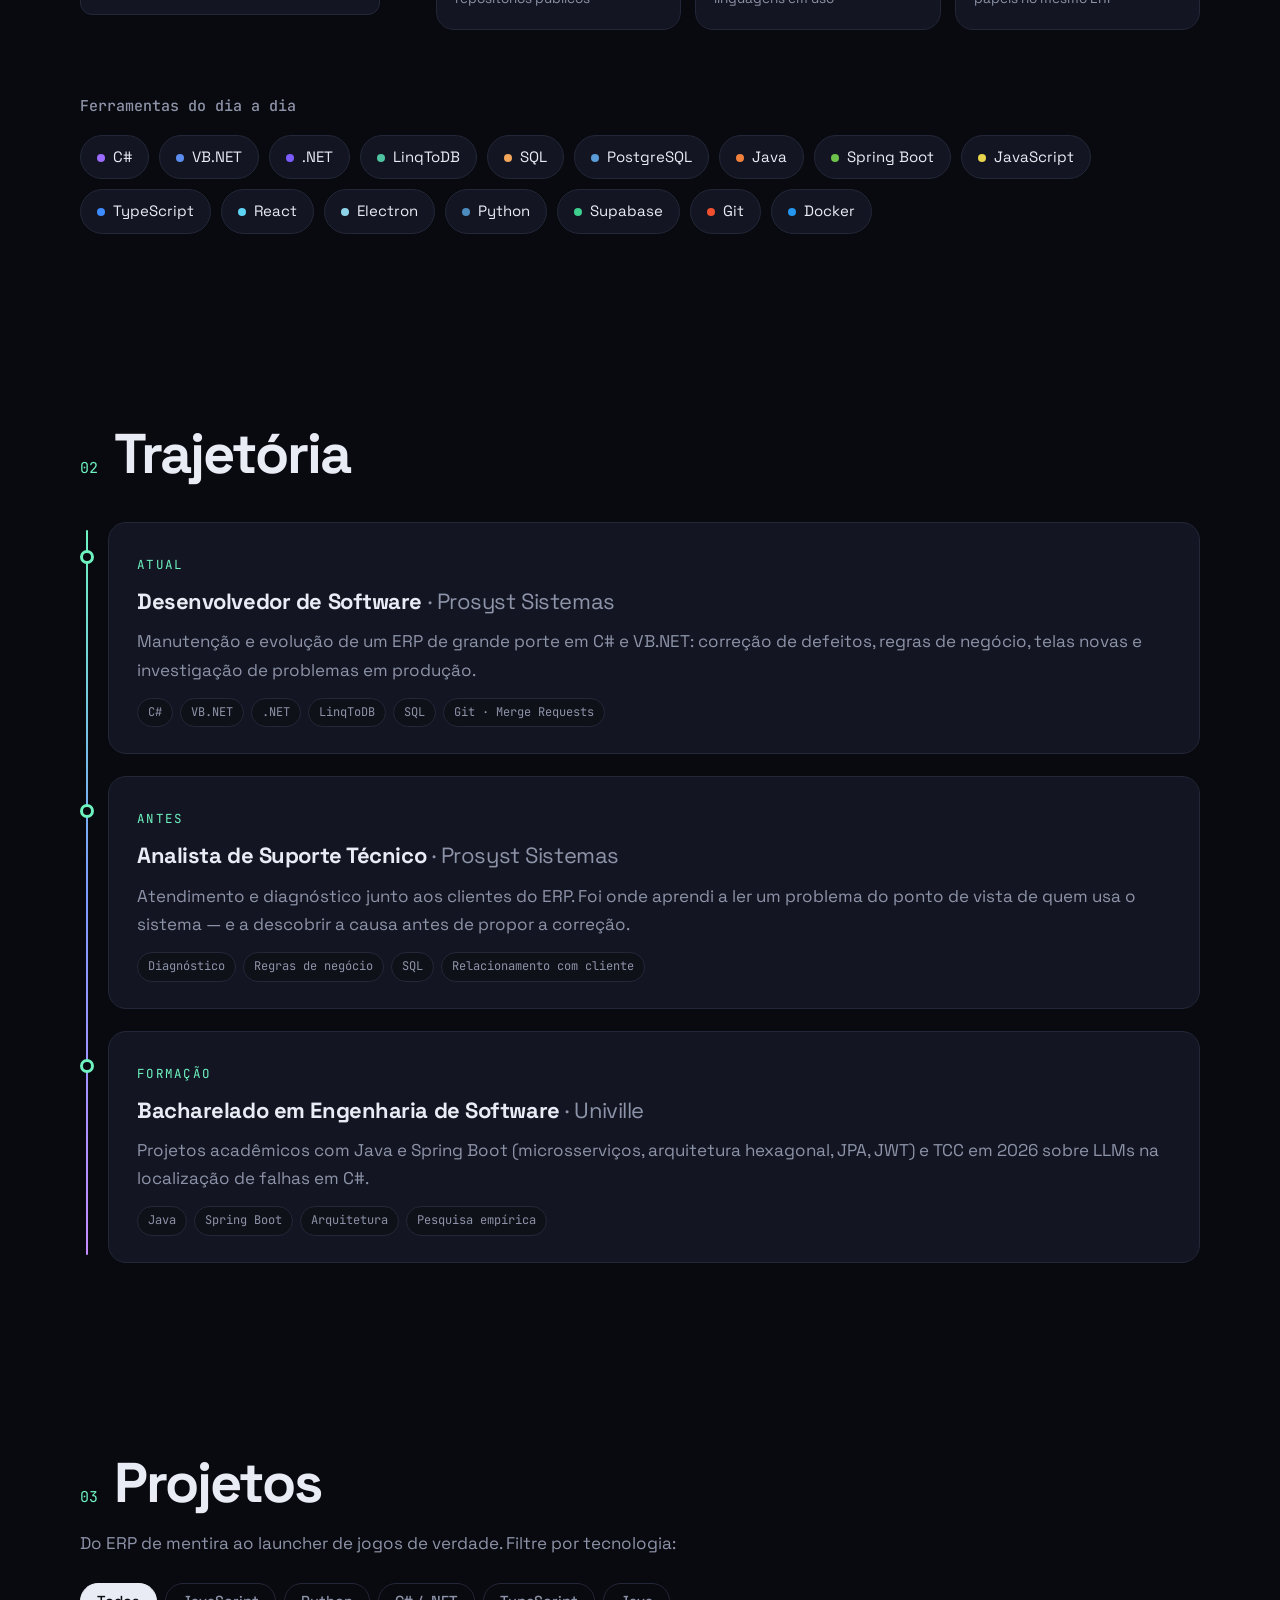
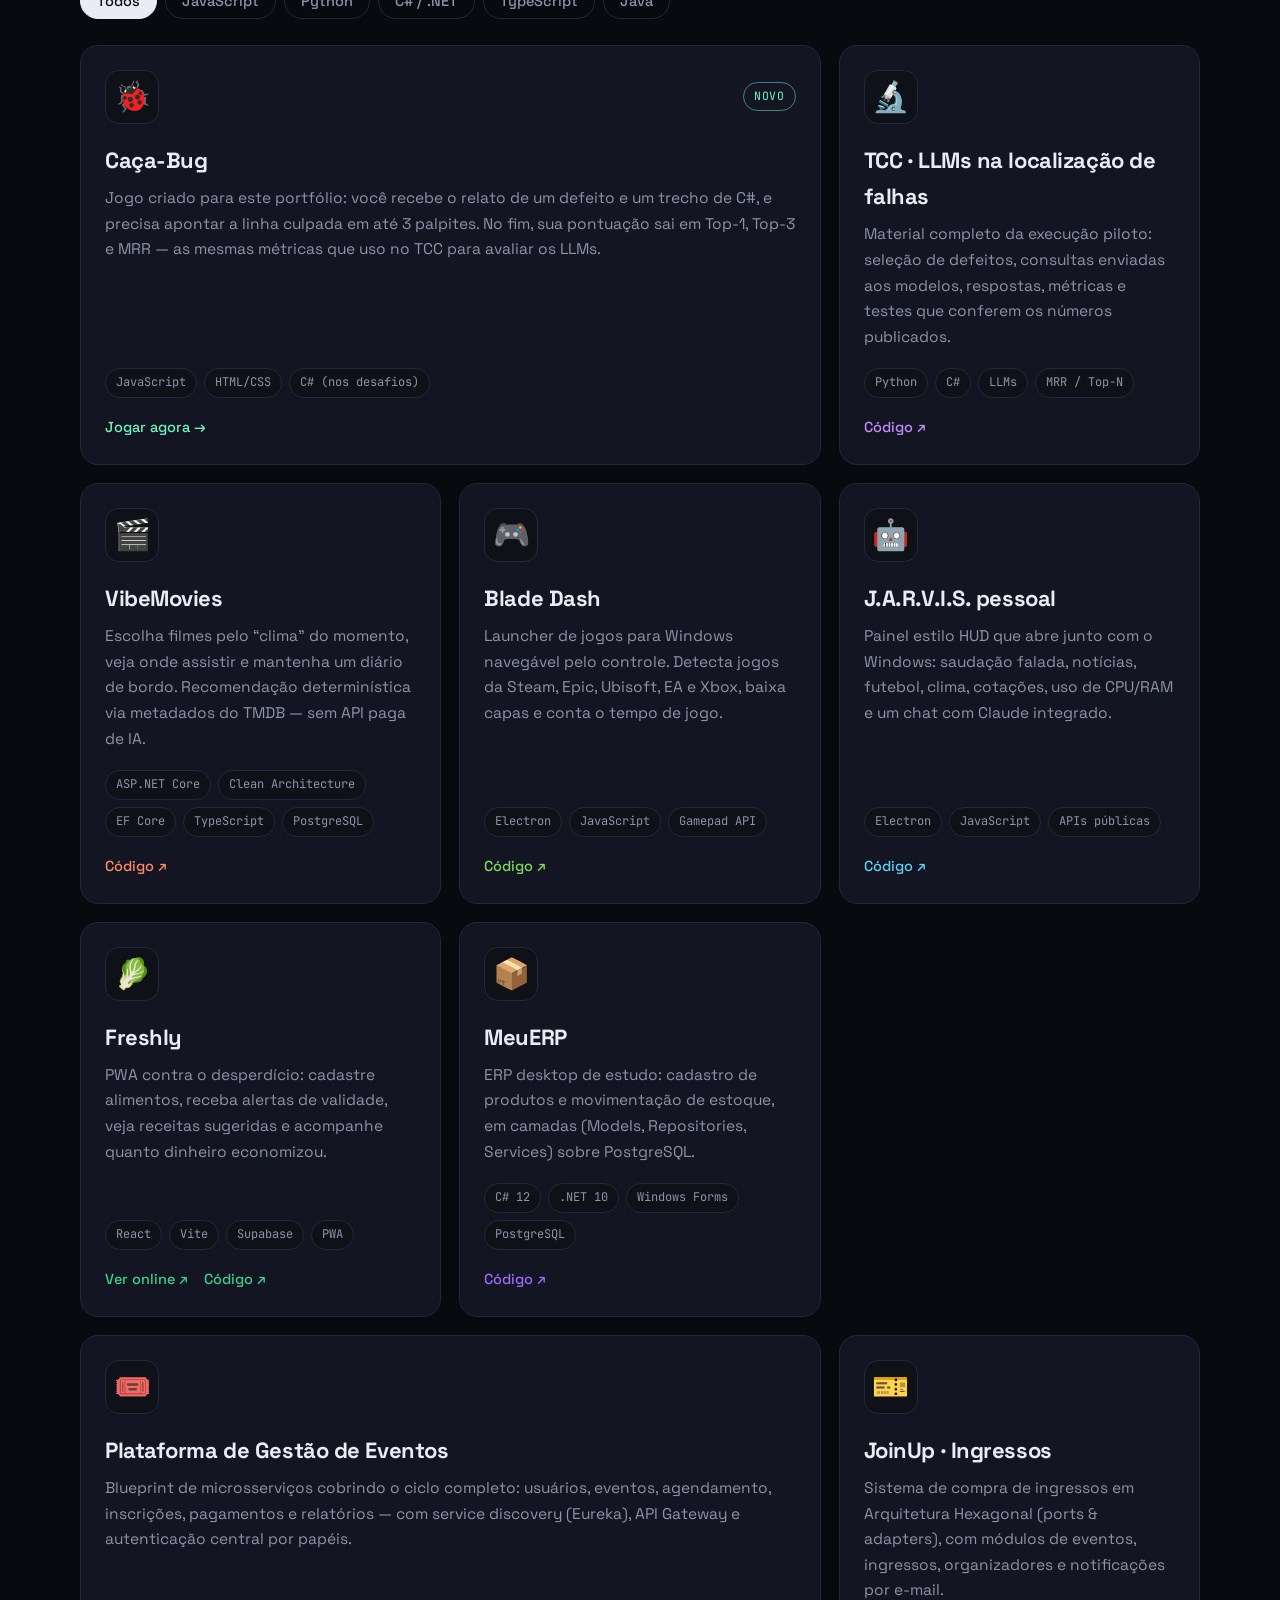
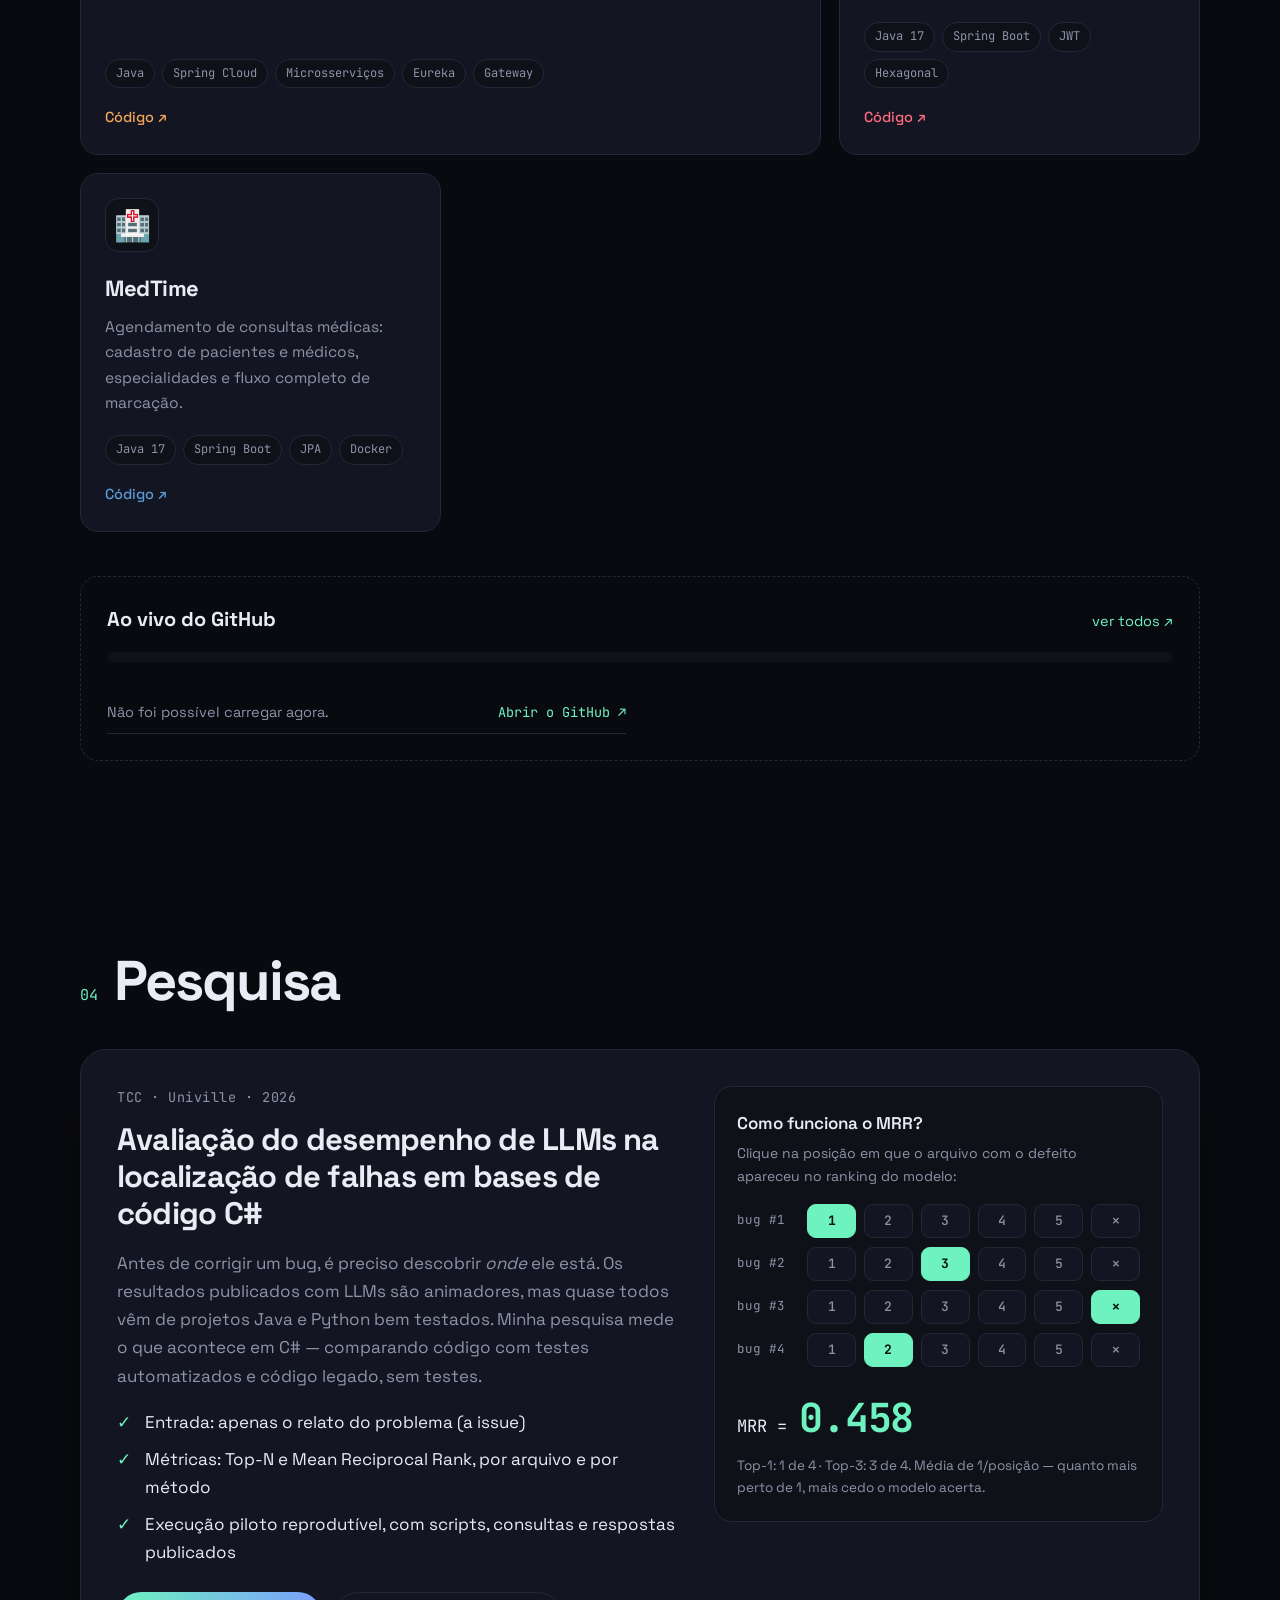
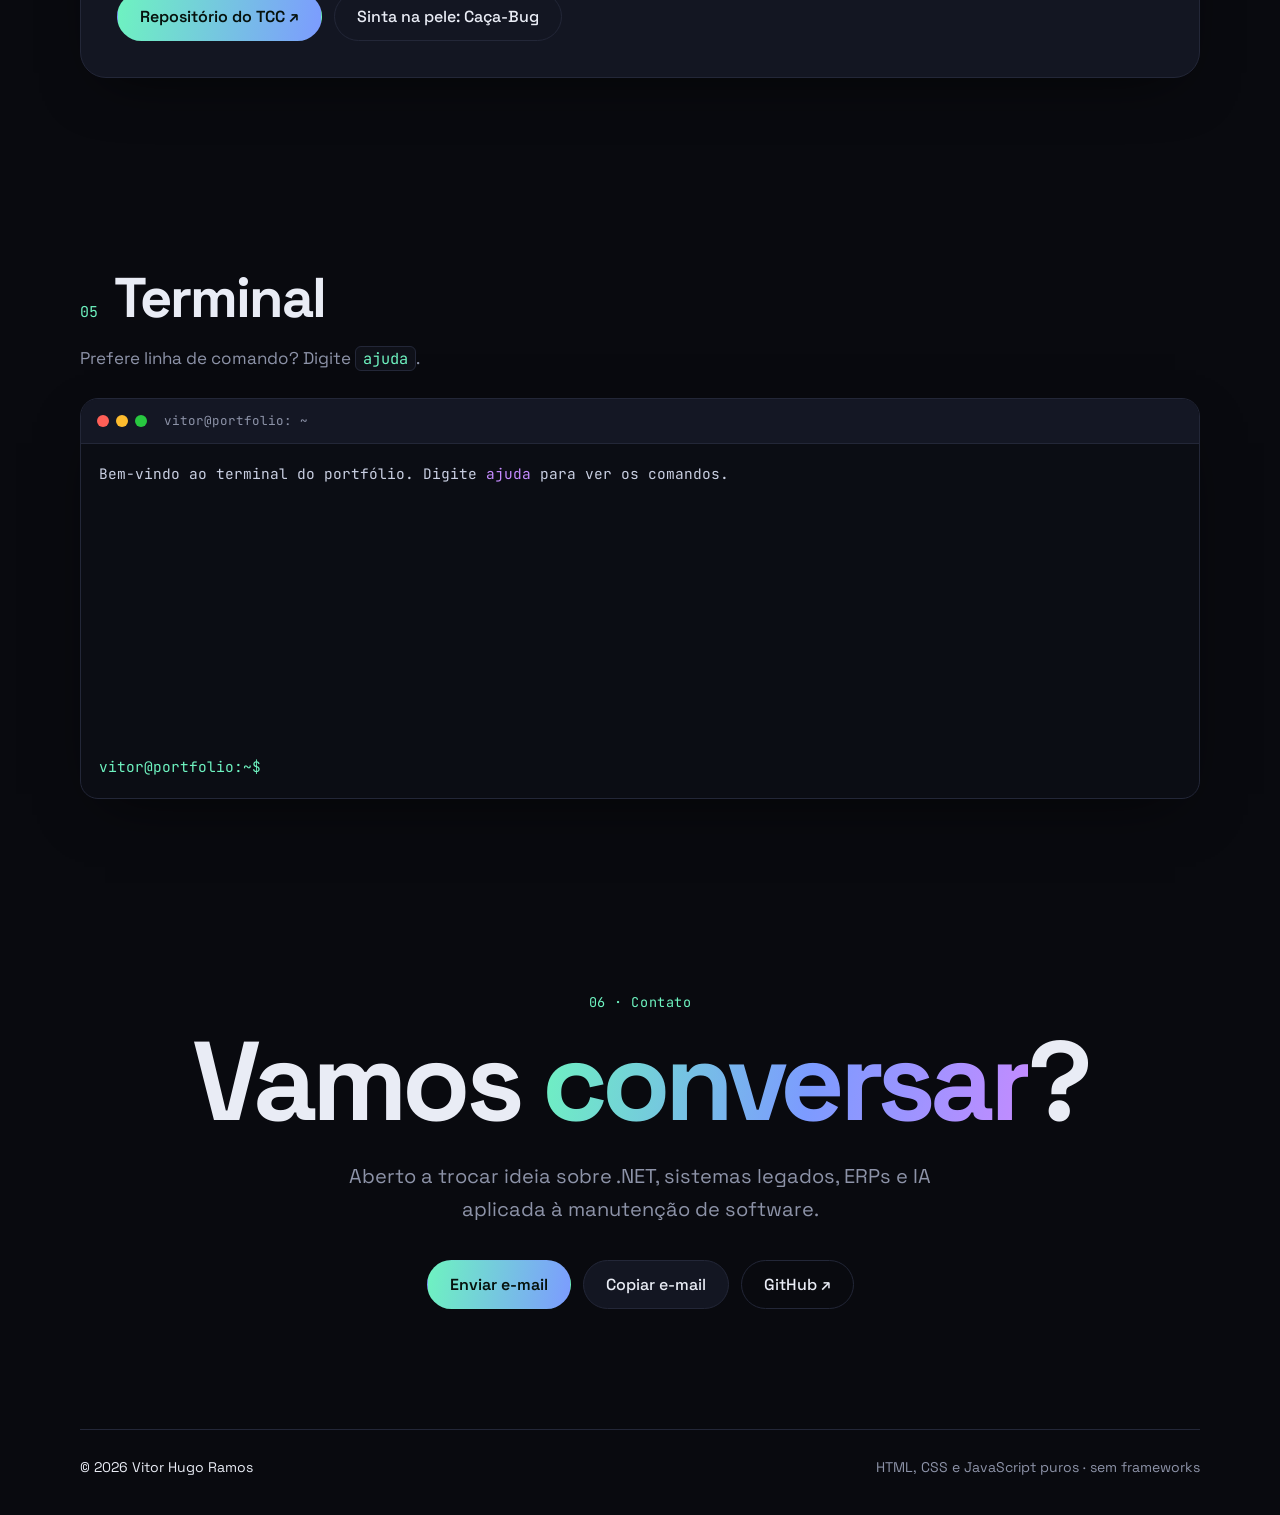
==== commit 1c25d250: "Adiciona ícone da aba nas duas páginas" ====
--- a/index.html
+++ b/index.html
@@ -5,6 +5,7 @@
 <meta name="viewport" content="width=device-width, initial-scale=1">
 <title>Vitor Hugo Ramos — Desenvolvedor de Software</title>
 <meta name="description" content="Portfólio de Vitor Hugo Ramos, desenvolvedor de software em ERP de grande porte (C# / VB.NET) e pesquisador de LLMs aplicados à manutenção de software.">
+<link rel="icon" href="data:image/svg+xml,%3Csvg xmlns='http://www.w3.org/2000/svg' viewBox='0 0 64 64'%3E%3Crect width='64' height='64' rx='14' fill='%23090a0f'/%3E%3Ctext x='32' y='43' font-family='monospace' font-size='30' font-weight='700' text-anchor='middle' fill='%236ef3c0'%3Evh%3C/text%3E%3C/svg%3E">
 <link rel="preconnect" href="https://fonts.googleapis.com">
 <link rel="preconnect" href="https://fonts.gstatic.com" crossorigin>
 <link href="https://fonts.googleapis.com/css2?family=Space+Grotesk:wght@400;500;600;700&family=JetBrains+Mono:wght@400;500;700&display=swap" rel="stylesheet">
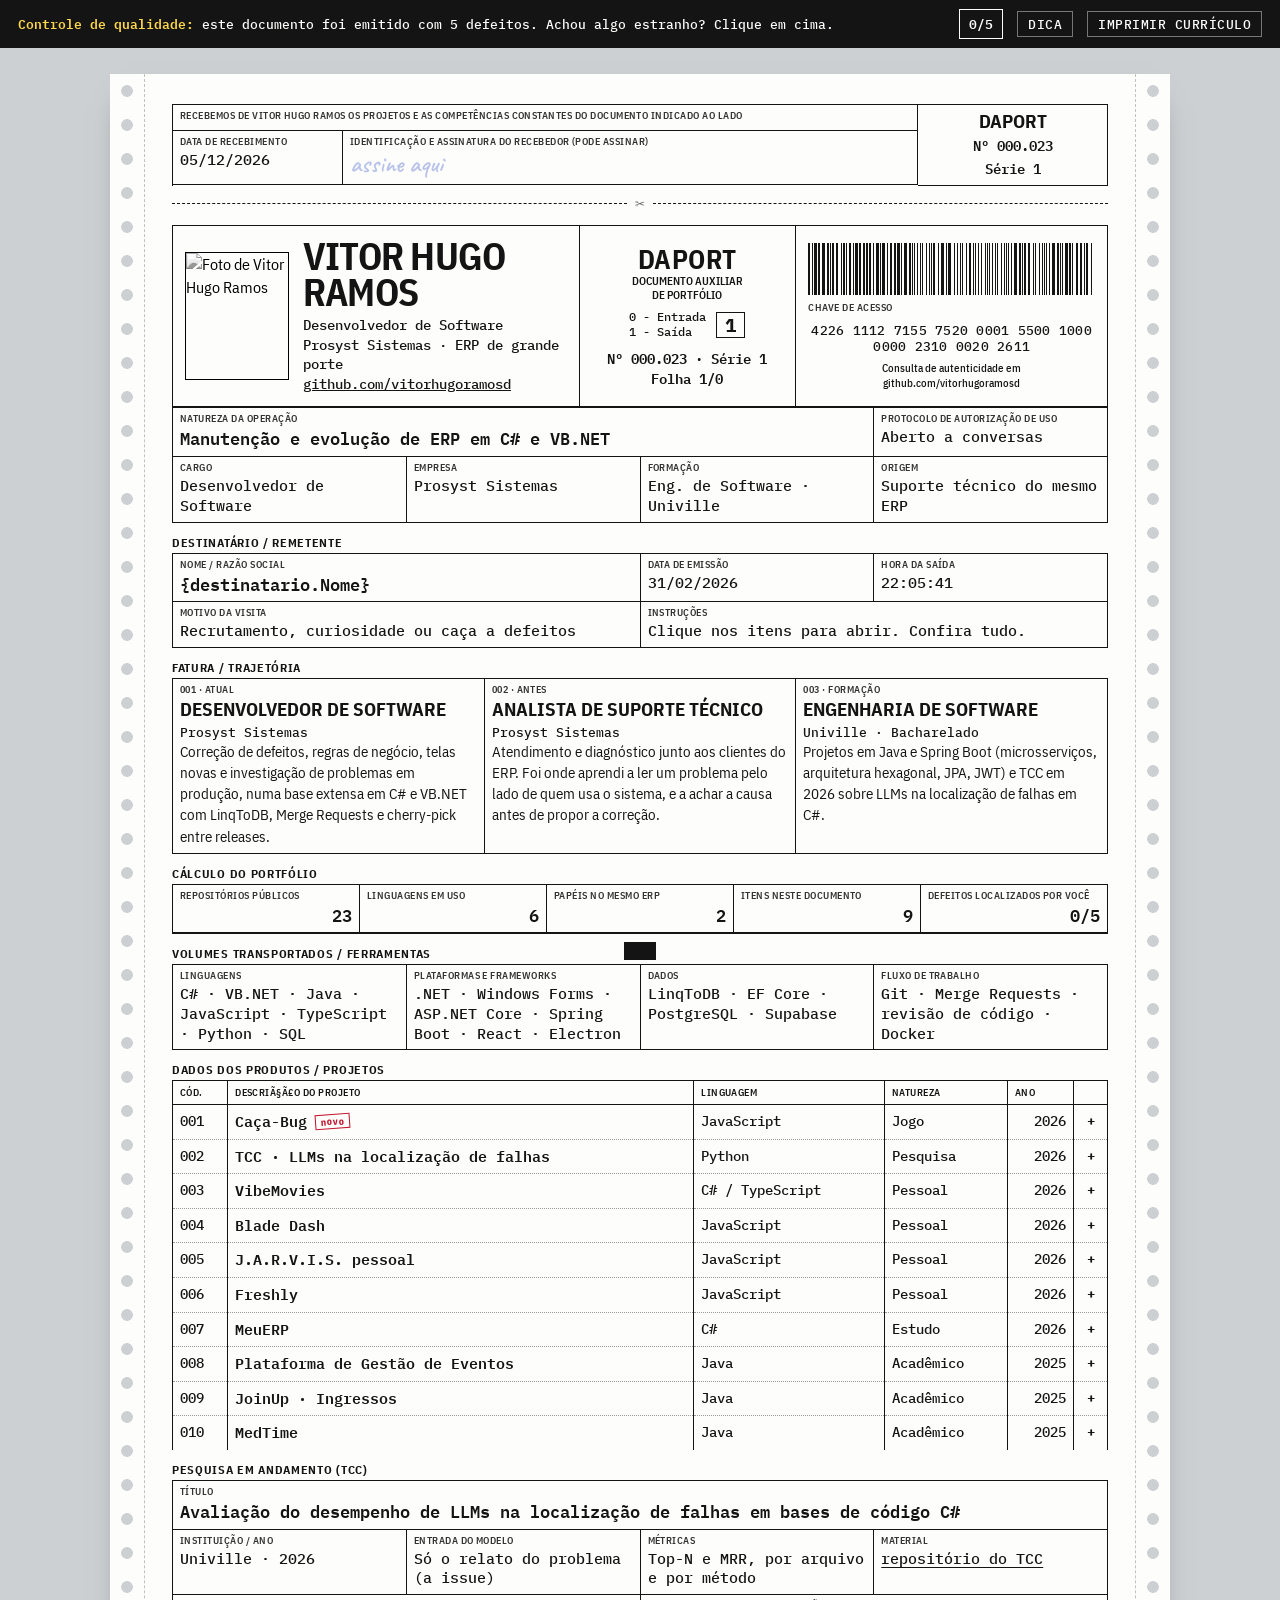
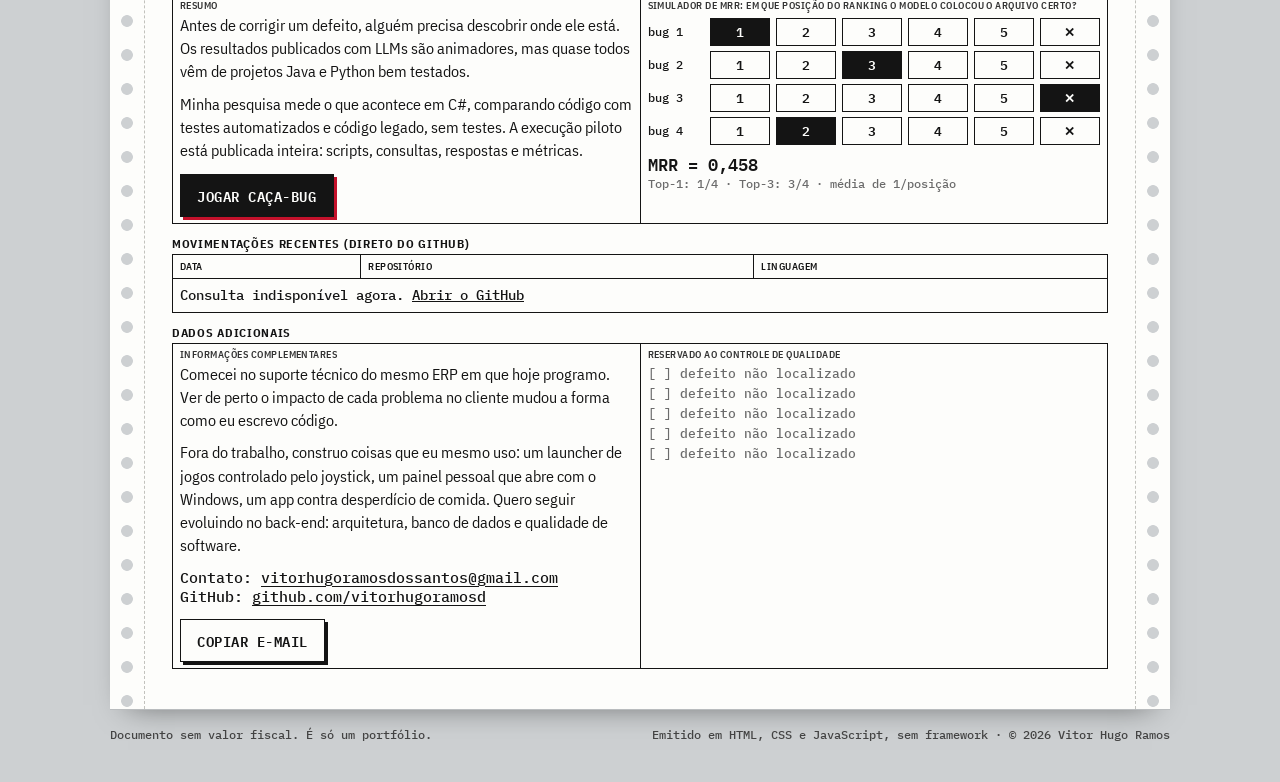
==== commit dad6ba76: "Redesenha o portfólio como documento fiscal com defeitos para localizar" ====
--- a/index.html
+++ b/index.html
@@ -1,212 +1,189 @@
 <!doctype html>
-<html lang="pt-BR" data-theme="dark">
+<html lang="pt-BR">
 <head>
 <meta charset="utf-8">
 <meta name="viewport" content="width=device-width, initial-scale=1">
-<title>Vitor Hugo Ramos — Desenvolvedor de Software</title>
-<meta name="description" content="Portfólio de Vitor Hugo Ramos, desenvolvedor de software em ERP de grande porte (C# / VB.NET) e pesquisador de LLMs aplicados à manutenção de software.">
-<link rel="icon" href="data:image/svg+xml,%3Csvg xmlns='http://www.w3.org/2000/svg' viewBox='0 0 64 64'%3E%3Crect width='64' height='64' rx='14' fill='%23090a0f'/%3E%3Ctext x='32' y='43' font-family='monospace' font-size='30' font-weight='700' text-anchor='middle' fill='%236ef3c0'%3Evh%3C/text%3E%3C/svg%3E">
+<title>Vitor Hugo Ramos — Documento Auxiliar de Portfólio</title>
+<meta name="description" content="Portfólio de Vitor Hugo Ramos, desenvolvedor de software em ERP de grande porte (C# / VB.NET), emitido em formato de documento fiscal. Contém 5 defeitos de emissão: localize-os.">
+<link rel="icon" href="data:image/svg+xml,%3Csvg xmlns='http://www.w3.org/2000/svg' viewBox='0 0 64 64'%3E%3Crect width='64' height='64' fill='%23fdfdfb'/%3E%3Crect x='3' y='3' width='58' height='58' fill='none' stroke='%23141414' stroke-width='4'/%3E%3Ctext x='32' y='43' font-family='monospace' font-size='28' font-weight='700' text-anchor='middle' fill='%23c4112b'%3EVH%3C/text%3E%3C/svg%3E">
 <link rel="preconnect" href="https://fonts.googleapis.com">
 <link rel="preconnect" href="https://fonts.gstatic.com" crossorigin>
-<link href="https://fonts.googleapis.com/css2?family=Space+Grotesk:wght@400;500;600;700&family=JetBrains+Mono:wght@400;500;700&display=swap" rel="stylesheet">
+<link href="https://fonts.googleapis.com/css2?family=Caveat:wght@600&family=IBM+Plex+Mono:wght@400;500;600;700&family=IBM+Plex+Sans+Condensed:wght@400;500;600;700&display=swap" rel="stylesheet">
 <link rel="stylesheet" href="styles.css">
 </head>
 <body>
-<div class="glow" aria-hidden="true"></div>
 
-<header class="nav">
-  <a class="brand" href="#topo" aria-label="Início"><span class="brand-mark">vh</span><span class="brand-dot">.</span>dev</a>
-  <nav class="nav-links" id="navLinks">
-    <a href="#sobre">Sobre</a>
-    <a href="#trajetoria">Trajetória</a>
-    <a href="#projetos">Projetos</a>
-    <a href="#pesquisa">Pesquisa</a>
-    <a href="#terminal">Terminal</a>
-    <a href="#contato">Contato</a>
-  </nav>
-  <div class="nav-actions">
-    <button class="icon-btn" id="themeBtn" aria-label="Alternar tema claro/escuro" title="Alternar tema">◐</button>
-    <button class="icon-btn menu-btn" id="menuBtn" aria-label="Abrir menu" aria-expanded="false">☰</button>
-  </div>
-</header>
+<div class="qa" id="qa">
+  <span class="qa-msg" id="qaMsg"><b>Controle de qualidade:</b> este documento foi emitido com 5 defeitos. Achou algo estranho? Clique em cima.</span>
+  <span class="qa-count" id="qaCount" aria-live="polite">0/5</span>
+  <button type="button" id="hintBtn">Dica</button>
+  <button type="button" id="printBtn">Imprimir currículo</button>
+</div>
 
-<main id="topo">
+<main class="sheet" id="sheet">
 
-  <!-- HERO -->
-  <section class="hero">
-    <canvas id="net" aria-hidden="true"></canvas>
-    <div class="hero-inner">
-      <p class="eyebrow"><span class="pulse"></span> Desenvolvedor de Software · Prosyst Sistemas</p>
-      <h1>Vitor Hugo<br><span class="grad">Ramos</span></h1>
-      <p class="typed-line"><span class="prompt">&gt;</span> <span id="typed"></span><span class="caret">▍</span></p>
-      <p class="lead">Mantenho e evoluo um ERP de grande porte em <strong>C#</strong> e <strong>VB.NET</strong> — e pesquiso até onde os modelos de linguagem conseguem encontrar defeitos em código legado.</p>
-      <div class="cta">
-        <a class="btn primary" href="#projetos">Ver projetos</a>
-        <a class="btn" href="caca-bug/">Jogar Caça-Bug 🐞</a>
-        <a class="btn ghost" href="https://github.com/vitorhugoramosd" target="_blank" rel="noopener">GitHub ↗</a>
+  <!-- CANHOTO -->
+  <div class="g stub no-print">
+    <div class="stub-left">
+      <div class="b"><span class="l">Recebemos de Vitor Hugo Ramos os projetos e as competências constantes do documento indicado ao lado</span></div>
+      <div class="stub-in">
+        <div class="b"><span class="l">Data de recebimento</span><div class="v" id="recvDate">—</div></div>
+        <div class="b"><label class="l" for="sign">Identificação e assinatura do recebedor (pode assinar)</label><input class="sign" id="sign" maxlength="40" placeholder="assine aqui" autocomplete="off" spellcheck="false"></div>
       </div>
     </div>
-    <a class="scroll-hint" href="#sobre" aria-label="Rolar para a seção Sobre">role ↓</a>
-  </section>
+    <div class="b stub-no"><b>DAPORT</b><span>Nº 000.023<br>Série 1</span></div>
+  </div>
+  <div class="cut no-print">✂</div>
 
-  <!-- SOBRE -->
-  <section id="sobre" class="section">
-    <div class="section-head reveal">
-      <span class="tag">01</span><h2>Sobre mim</h2>
-    </div>
-    <div class="about">
-      <div class="about-photo reveal">
-        <div class="photo-frame">
-          <img src="https://avatars.githubusercontent.com/u/127155752?v=4" alt="Foto de Vitor Hugo Ramos" width="320" height="320" loading="lazy">
-        </div>
-        <ul class="facts">
-          <li><span>💼</span> Dev em ERP de grande porte</li>
-          <li><span>🎓</span> Eng. de Software · Univille</li>
-          <li><span>🔬</span> TCC sobre LLMs e bugs em C#</li>
-          <li><span>🎮</span> Games, rock e Corinthians</li>
-        </ul>
-      </div>
-      <div class="about-text reveal">
-        <p class="big">Comecei no <strong>suporte técnico</strong> do mesmo ERP em que hoje programo. Ver de perto o impacto de cada problema no cliente mudou a forma como eu escrevo código.</p>
-        <p>Hoje atuo como desenvolvedor na manutenção e evolução do sistema: correção de bugs, ajustes em regras de negócio, criação de telas e investigação de problemas em ambientes produtivos. Trabalho em uma base de código extensa, com camada de regras de negócio separada da interface, ORM baseado em LinqToDB e fluxo de Merge Requests, revisão de código e cherry-pick entre branches de release.</p>
-        <p>Fora do trabalho, gosto de construir coisas que eu mesmo uso: um launcher de jogos controlado pelo joystick, um painel pessoal estilo HUD, um app contra desperdício de comida. Meu objetivo é seguir evoluindo como desenvolvedor back-end, aprofundando arquitetura, banco de dados e qualidade de software.</p>
-        <div class="stats">
-          <div class="stat"><b data-count="23" id="statRepos">0</b><span>repositórios públicos</span></div>
-          <div class="stat"><b data-count="6">0</b><span>linguagens em uso</span></div>
-          <div class="stat"><b data-count="2">0</b><span>papéis no mesmo ERP</span></div>
-        </div>
+  <!-- EMITENTE -->
+  <div class="g head">
+    <div class="b emit">
+      <img src="https://avatars.githubusercontent.com/u/127155752?v=4" alt="Foto de Vitor Hugo Ramos" width="104" height="128">
+      <div>
+        <h1>Vitor Hugo<br>Ramos</h1>
+        <p>Desenvolvedor de Software<br>Prosyst Sistemas · ERP de grande porte<br><a href="https://github.com/vitorhugoramosd" target="_blank" rel="noopener">github.com/vitorhugoramosd</a></p>
       </div>
     </div>
+    <div class="b doc">
+      <b>DAPORT</b>
+      <small>Documento Auxiliar<br>de Portfólio</small>
+      <div class="es"><span>0 - Entrada<br>1 - Saída</span><i>1</i></div>
+      <div class="no">Nº 000.023 · Série 1<br>Folha
+        <button type="button" class="bug" data-id="folha" data-what="Folha 1/0: divisão por zero"><span class="bad">1/0</span><span class="good">1/1</span></button><span class="pen">÷ 0 ?!</span>
+      </div>
+    </div>
+    <div class="b key">
+      <div class="bars" id="bars" aria-hidden="true"></div>
+      <span class="l">Chave de acesso</span>
+      <div class="v" id="chave">4226 1112 7155 7520 0001 5500 1000 0000 2310 0020 2611</div>
+      <small>Consulta de autenticidade em<br>github.com/vitorhugoramosd</small>
+    </div>
+  </div>
 
-    <div class="stack reveal">
-      <h3>Ferramentas do dia a dia</h3>
-      <div class="chips" id="stackChips"></div>
-    </div>
-  </section>
+  <div class="g c4">
+    <div class="b span3"><span class="l">Natureza da operação</span><div class="v big">Manutenção e evolução de ERP em C# e VB.NET</div></div>
+    <div class="b"><span class="l">Protocolo de autorização de uso</span><div class="v">Aberto a conversas</div></div>
+    <div class="b"><span class="l">Cargo</span><div class="v">Desenvolvedor de Software</div></div>
+    <div class="b"><span class="l">Empresa</span><div class="v">Prosyst Sistemas</div></div>
+    <div class="b"><span class="l">Formação</span><div class="v">Eng. de Software · Univille</div></div>
+    <div class="b"><span class="l">Origem</span><div class="v">Suporte técnico do mesmo ERP</div></div>
+  </div>
+
+  <!-- DESTINATÁRIO -->
+  <div class="st no-print">Destinatário / remetente</div>
+  <div class="g c4 no-print">
+    <div class="b span2"><span class="l">Nome / razão social</span><div class="v big">
+      <button type="button" class="bug" data-id="nome" data-what="Campo sem preencher: {destinatario.Nome}"><span class="bad">{destinatario.Nome}</span><span class="good" id="destNome">Você</span></button><span class="pen">faltou interpolar</span>
+    </div></div>
+    <div class="b"><span class="l">Data de emissão</span><div class="v">
+      <button type="button" class="bug" data-id="data" data-what="Data de emissão em 31 de fevereiro"><span class="bad" id="badDate">31/02/2026</span><span class="good" id="goodDate"></span></button><span class="pen">fevereiro?</span>
+    </div></div>
+    <div class="b"><span class="l">Hora da saída</span><div class="v" id="clock">--:--:--</div></div>
+    <div class="b span2"><span class="l">Motivo da visita</span><div class="v">Recrutamento, curiosidade ou caça a defeitos</div></div>
+    <div class="b span2"><span class="l">Instruções</span><div class="v">Clique nos itens para abrir. Confira tudo.</div></div>
+  </div>
 
   <!-- TRAJETÓRIA -->
-  <section id="trajetoria" class="section">
-    <div class="section-head reveal">
-      <span class="tag">02</span><h2>Trajetória</h2>
-    </div>
-    <ol class="timeline">
-      <li class="reveal">
-        <div class="tl-dot"></div>
-        <div class="tl-card">
-          <span class="tl-when">Atual</span>
-          <h3>Desenvolvedor de Software <em>· Prosyst Sistemas</em></h3>
-          <p>Manutenção e evolução de um ERP de grande porte em C# e VB.NET: correção de defeitos, regras de negócio, telas novas e investigação de problemas em produção.</p>
-          <div class="mini-chips"><span>C#</span><span>VB.NET</span><span>.NET</span><span>LinqToDB</span><span>SQL</span><span>Git · Merge Requests</span></div>
-        </div>
-      </li>
-      <li class="reveal">
-        <div class="tl-dot"></div>
-        <div class="tl-card">
-          <span class="tl-when">Antes</span>
-          <h3>Analista de Suporte Técnico <em>· Prosyst Sistemas</em></h3>
-          <p>Atendimento e diagnóstico junto aos clientes do ERP. Foi onde aprendi a ler um problema do ponto de vista de quem usa o sistema — e a descobrir a causa antes de propor a correção.</p>
-          <div class="mini-chips"><span>Diagnóstico</span><span>Regras de negócio</span><span>SQL</span><span>Relacionamento com cliente</span></div>
-        </div>
-      </li>
-      <li class="reveal">
-        <div class="tl-dot"></div>
-        <div class="tl-card">
-          <span class="tl-when">Formação</span>
-          <h3>Bacharelado em Engenharia de Software <em>· Univille</em></h3>
-          <p>Projetos acadêmicos com Java e Spring Boot (microsserviços, arquitetura hexagonal, JPA, JWT) e TCC em 2026 sobre LLMs na localização de falhas em C#.</p>
-          <div class="mini-chips"><span>Java</span><span>Spring Boot</span><span>Arquitetura</span><span>Pesquisa empírica</span></div>
-        </div>
-      </li>
-    </ol>
-  </section>
+  <div class="st">Fatura / trajetória</div>
+  <div class="g c3 dup">
+    <div class="b"><span class="l">001 · Atual</span><h3>Desenvolvedor de Software</h3><div class="v">Prosyst Sistemas</div><p>Correção de defeitos, regras de negócio, telas novas e investigação de problemas em produção, numa base extensa em C# e VB.NET com LinqToDB, Merge Requests e cherry-pick entre releases.</p></div>
+    <div class="b"><span class="l">002 · Antes</span><h3>Analista de Suporte Técnico</h3><div class="v">Prosyst Sistemas</div><p>Atendimento e diagnóstico junto aos clientes do ERP. Foi onde aprendi a ler um problema pelo lado de quem usa o sistema, e a achar a causa antes de propor a correção.</p></div>
+    <div class="b"><span class="l">003 · Formação</span><h3>Engenharia de Software</h3><div class="v">Univille · Bacharelado</div><p>Projetos em Java e Spring Boot (microsserviços, arquitetura hexagonal, JPA, JWT) e TCC em 2026 sobre LLMs na localização de falhas em C#.</p></div>
+  </div>
+
+  <!-- NÚMEROS -->
+  <div class="st">Cálculo do portfólio</div>
+  <div class="g c5">
+    <div class="b"><span class="l">Repositórios públicos</span><div class="v big r" id="nRepos">23</div></div>
+    <div class="b"><span class="l">Linguagens em uso</span><div class="v big r" id="nLangs">6</div></div>
+    <div class="b"><span class="l">Papéis no mesmo ERP</span><div class="v big r">2</div></div>
+    <div class="b"><span class="l">Itens neste documento</span><div class="v big r">
+      <button type="button" class="bug" data-id="total" data-what="Total de itens não fecha com a tabela"><span class="bad">9</span><span class="good">10</span></button><span class="pen">conte de novo</span>
+    </div></div>
+    <div class="b"><span class="l">Defeitos localizados por você</span><div class="v big r" id="nBugs">0/5</div></div>
+  </div>
+  <div class="g" id="langRow" style="grid-template-columns:repeat(auto-fit,minmax(120px,1fr))"></div>
+
+  <!-- STACK -->
+  <div class="st">Volumes transportados / ferramentas</div>
+  <div class="g c4">
+    <div class="b"><span class="l">Linguagens</span><div class="v">C# · VB.NET · Java · JavaScript · TypeScript · Python · SQL</div></div>
+    <div class="b"><span class="l">Plataformas e frameworks</span><div class="v">.NET · Windows Forms · ASP.NET Core · Spring Boot · React · Electron</div></div>
+    <div class="b"><span class="l">Dados</span><div class="v">LinqToDB · EF Core · PostgreSQL · Supabase</div></div>
+    <div class="b"><span class="l">Fluxo de trabalho</span><div class="v">Git · Merge Requests · revisão de código · Docker</div></div>
+  </div>
 
   <!-- PROJETOS -->
-  <section id="projetos" class="section">
-    <div class="section-head reveal">
-      <span class="tag">03</span><h2>Projetos</h2>
-    </div>
-    <p class="section-sub reveal">Do ERP de mentira ao launcher de jogos de verdade. Filtre por tecnologia:</p>
-    <div class="filters reveal" id="filters" role="group" aria-label="Filtrar projetos por tecnologia"></div>
-    <div class="grid" id="projectGrid"></div>
-
-    <div class="gh reveal">
-      <div class="gh-head">
-        <h3>Ao vivo do GitHub</h3>
-        <a href="https://github.com/vitorhugoramosd?tab=repositories" target="_blank" rel="noopener">ver todos ↗</a>
-      </div>
-      <div class="lang-bar" id="langBar" aria-hidden="true"></div>
-      <div class="lang-legend" id="langLegend"></div>
-      <ul class="gh-list" id="ghList"><li class="muted">Carregando repositórios…</li></ul>
-    </div>
-  </section>
+  <div class="st" id="projetos">Dados dos produtos / projetos</div>
+  <table class="tbl" id="tbl">
+    <thead>
+      <tr>
+        <th>Cód.</th>
+        <th><button type="button" class="bug" data-id="encoding" data-what="Cabeçalho com acentuação corrompida"><span class="bad">DescriÃ§Ã£o do projeto</span><span class="good">Descrição do projeto</span></button><span class="pen">encoding!</span></th>
+        <th>Linguagem</th>
+        <th class="hide-m">Natureza</th>
+        <th class="hide-m num">Ano</th>
+        <th class="no-print"></th>
+      </tr>
+    </thead>
+    <tbody id="rows"></tbody>
+  </table>
 
   <!-- PESQUISA -->
-  <section id="pesquisa" class="section">
-    <div class="section-head reveal">
-      <span class="tag">04</span><h2>Pesquisa</h2>
+  <div class="st" id="pesquisa">Pesquisa em andamento (TCC)</div>
+  <div class="g c4">
+    <div class="b full"><span class="l">Título</span><div class="v big">Avaliação do desempenho de LLMs na localização de falhas em bases de código C#</div></div>
+    <div class="b"><span class="l">Instituição / ano</span><div class="v">Univille · 2026</div></div>
+    <div class="b"><span class="l">Entrada do modelo</span><div class="v">Só o relato do problema (a issue)</div></div>
+    <div class="b"><span class="l">Métricas</span><div class="v">Top-N e MRR, por arquivo e por método</div></div>
+    <div class="b"><span class="l">Material</span><div class="v"><a href="https://github.com/vitorhugoramosd/tcc-llm-localizacao-falhas-csharp" target="_blank" rel="noopener">repositório do TCC</a></div></div>
+    <div class="b span2 txt">
+      <span class="l">Resumo</span>
+      <p>Antes de corrigir um defeito, alguém precisa descobrir onde ele está. Os resultados publicados com LLMs são animadores, mas quase todos vêm de projetos Java e Python bem testados.</p>
+      <p>Minha pesquisa mede o que acontece em C#, comparando código com testes automatizados e código legado, sem testes. A execução piloto está publicada inteira: scripts, consultas, respostas e métricas.</p>
+      <p class="no-print" style="margin-top:12px"><a class="btn primary" href="caca-bug/">Jogar Caça-Bug</a></p>
     </div>
-    <div class="research reveal">
-      <div class="research-text">
-        <p class="kicker">TCC · Univille · 2026</p>
-        <h3>Avaliação do desempenho de LLMs na localização de falhas em bases de código C#</h3>
-        <p>Antes de corrigir um bug, é preciso descobrir <em>onde</em> ele está. Os resultados publicados com LLMs são animadores, mas quase todos vêm de projetos Java e Python bem testados. Minha pesquisa mede o que acontece em C# — comparando código com testes automatizados e código legado, sem testes.</p>
-        <ul class="ticks">
-          <li>Entrada: apenas o relato do problema (a issue)</li>
-          <li>Métricas: Top-N e Mean Reciprocal Rank, por arquivo e por método</li>
-          <li>Execução piloto reprodutível, com scripts, consultas e respostas publicados</li>
-        </ul>
-        <div class="cta">
-          <a class="btn primary" href="https://github.com/vitorhugoramosd/tcc-llm-localizacao-falhas-csharp" target="_blank" rel="noopener">Repositório do TCC ↗</a>
-          <a class="btn" href="caca-bug/">Sinta na pele: Caça-Bug</a>
-        </div>
-      </div>
-      <div class="mrr" aria-label="Demonstração interativa da métrica MRR">
-        <p class="mrr-title">Como funciona o MRR?</p>
-        <p class="mrr-sub">Clique na posição em que o arquivo com o defeito apareceu no ranking do modelo:</p>
-        <div class="mrr-rows" id="mrrRows"></div>
-        <div class="mrr-out">
-          <span>MRR =</span><b id="mrrVal">0.000</b>
-        </div>
-        <p class="mrr-note" id="mrrNote">Média de 1/posição. Quanto mais perto de 1, mais cedo o modelo acerta.</p>
-      </div>
+    <div class="b span2 no-print">
+      <span class="l">Simulador de MRR: em que posição do ranking o modelo colocou o arquivo certo?</span>
+      <div id="mrrRows" style="margin-top:6px"></div>
+      <div class="v big" style="margin-top:8px">MRR = <span id="mrrVal">0.000</span></div>
+      <div class="v" id="mrrNote" style="font-size:12px;color:var(--faint)"></div>
     </div>
-  </section>
+  </div>
 
-  <!-- TERMINAL -->
-  <section id="terminal" class="section">
-    <div class="section-head reveal">
-      <span class="tag">05</span><h2>Terminal</h2>
+  <!-- MOVIMENTAÇÕES -->
+  <div class="st no-print">Movimentações recentes (direto do GitHub)</div>
+  <table class="tbl no-print">
+    <thead><tr><th>Data</th><th>Repositório</th><th>Linguagem</th></tr></thead>
+    <tbody id="ghRows"><tr><td colspan="3">Consultando…</td></tr></tbody>
+  </table>
+
+  <!-- DADOS ADICIONAIS -->
+  <div class="st" id="contato">Dados adicionais</div>
+  <div class="g c2">
+    <div class="b txt">
+      <span class="l">Informações complementares</span>
+      <p>Comecei no suporte técnico do mesmo ERP em que hoje programo. Ver de perto o impacto de cada problema no cliente mudou a forma como eu escrevo código.</p>
+      <p>Fora do trabalho, construo coisas que eu mesmo uso: um launcher de jogos controlado pelo joystick, um painel pessoal que abre com o Windows, um app contra desperdício de comida. Quero seguir evoluindo no back-end: arquitetura, banco de dados e qualidade de software.</p>
+      <p class="v" style="margin-top:10px">
+        Contato: <a id="mail" href="#">e-mail</a><br>
+        GitHub: <a href="https://github.com/vitorhugoramosd" target="_blank" rel="noopener">github.com/vitorhugoramosd</a>
+        <span id="liWrap" hidden><br>LinkedIn: <a id="li" href="#" target="_blank" rel="noopener">perfil</a></span>
+      </p>
+      <p class="cta no-print" style="margin-top:12px"><button type="button" class="btn" id="copyBtn">Copiar e-mail</button></p>
     </div>
-    <p class="section-sub reveal">Prefere linha de comando? Digite <code>ajuda</code>.</p>
-    <div class="term reveal" id="term">
-      <div class="term-bar"><i></i><i></i><i></i><span>vitor@portfolio: ~</span></div>
-      <div class="term-body" id="termBody" aria-live="polite"></div>
-      <label class="term-input">
-        <span class="prompt">vitor@portfolio:~$</span>
-        <input id="termIn" type="text" autocomplete="off" autocapitalize="off" spellcheck="false" aria-label="Comando do terminal">
-      </label>
+    <div class="b stampbox no-print">
+      <span class="l">Reservado ao controle de qualidade</span>
+      <ul class="log" id="log"></ul>
+      <p style="margin:8px 0 0"><button type="button" class="linkbtn" id="resetBtn" hidden>emitir de novo com os defeitos</button></p>
+      <div id="stampSlot"></div>
     </div>
-  </section>
-
-  <!-- CONTATO -->
-  <section id="contato" class="section contact">
-    <div class="reveal">
-      <p class="kicker">06 · Contato</p>
-      <h2 class="contact-title">Vamos <span class="grad">conversar</span>?</h2>
-      <p class="lead">Aberto a trocar ideia sobre .NET, sistemas legados, ERPs e IA aplicada à manutenção de software.</p>
-      <div class="cta center">
-        <a class="btn primary" id="mailBtn" href="#">Enviar e-mail</a>
-        <button class="btn" id="copyBtn" type="button">Copiar e-mail</button>
-        <a class="btn ghost" href="https://github.com/vitorhugoramosd" target="_blank" rel="noopener">GitHub ↗</a>
-        <a class="btn ghost" id="linkedinBtn" href="#" target="_blank" rel="noopener" hidden>LinkedIn ↗</a>
-      </div>
-    </div>
-  </section>
+  </div>
 </main>
 
-<footer class="footer">
-  <span>© <span id="year"></span> Vitor Hugo Ramos</span>
-  <span class="muted">HTML, CSS e JavaScript puros · sem frameworks</span>
+<footer class="foot">
+  <span>Documento sem valor fiscal. É só um portfólio.</span>
+  <span>Emitido em HTML, CSS e JavaScript, sem framework · © <span id="year"></span> Vitor Hugo Ramos</span>
 </footer>
 
 <div class="toast" id="toast" role="status"></div>
--- a/styles.css
+++ b/styles.css
@@ -1,290 +1,250 @@
+/* =========================================================
+   Papel, tinta e carimbo. Sem gradiente, sem brilho, sem card.
+   ========================================================= */
 :root {
-  --bg: #090a0f;
-  --bg-2: #0f1119;
-  --card: #131622;
-  --line: #232738;
-  --text: #e9ecf5;
-  --muted: #8d93a8;
-  --a1: #6ef3c0;
-  --a2: #7c9bff;
-  --a3: #c58bff;
-  --danger: #ff6b81;
-  --radius: 18px;
-  --font: "Space Grotesk", system-ui, -apple-system, "Segoe UI", sans-serif;
-  --mono: "JetBrains Mono", ui-monospace, Consolas, monospace;
-  --shadow: 0 20px 60px -25px rgba(0, 0, 0, .7);
-}
-:root[data-theme="light"] {
-  --bg: #f5f6fb;
-  --bg-2: #eceef6;
-  --card: #ffffff;
-  --line: #dcdfec;
-  --text: #12141d;
-  --muted: #5d6379;
-  --a1: #0aa877;
-  --a2: #3a5bdc;
-  --a3: #8a3fd6;
-  --danger: #d6334d;
-  --shadow: 0 20px 50px -28px rgba(30, 40, 90, .35);
+  --desk: #cdd0d2;
+  --paper: #fdfdfb;
+  --ink: #141414;
+  --faint: #6b6b6b;
+  --pen: #1b3fc4;      /* caneta azul */
+  --stamp: #c4112b;    /* carimbo vermelho */
+  --ok: #17713a;
+  --sans: "IBM Plex Sans Condensed", "Arial Narrow", Arial, sans-serif;
+  --mono: "IBM Plex Mono", "Courier New", monospace;
+  --hand: "Caveat", "Segoe Script", cursive;
+
+  /* nomes usados pelo Caça-Bug */
+  --bg: var(--desk); --bg-2: #eeeeea; --card: var(--paper); --line: var(--ink);
+  --text: var(--ink); --muted: var(--faint); --a1: var(--pen); --a2: var(--pen); --a3: var(--stamp);
+  --danger: var(--stamp); --radius: 0; --font: var(--sans);
 }
 
 * { box-sizing: border-box; }
 [hidden] { display: none !important; }
-html { scroll-behavior: smooth; scroll-padding-top: 84px; }
+html { scroll-behavior: smooth; scroll-padding-top: 70px; }
 body {
-  margin: 0;
-  background: var(--bg);
-  color: var(--text);
-  font-family: var(--font);
-  font-size: 17px;
-  line-height: 1.65;
-  overflow-x: hidden;
+  margin: 0; background: var(--desk); color: var(--ink);
+  font-family: var(--sans); font-size: 16px; line-height: 1.45;
   -webkit-font-smoothing: antialiased;
 }
-a { color: inherit; text-decoration: none; }
-img { max-width: 100%; display: block; }
-code, .mono { font-family: var(--mono); font-size: .9em; }
-code { background: var(--bg-2); border: 1px solid var(--line); padding: 1px 7px; border-radius: 6px; color: var(--a1); }
-strong { font-weight: 600; }
-.muted { color: var(--muted); }
-:focus-visible { outline: 2px solid var(--a1); outline-offset: 3px; border-radius: 6px; }
-
-.grad {
-  background: linear-gradient(100deg, var(--a1), var(--a2) 55%, var(--a3));
-  -webkit-background-clip: text; background-clip: text; color: transparent;
-}
-
-/* cursor glow */
-.glow {
-  position: fixed; inset: 0; pointer-events: none; z-index: 0;
-  background: radial-gradient(520px circle at var(--mx, 50%) var(--my, 20%), color-mix(in srgb, var(--a2) 13%, transparent), transparent 65%);
-}
-
-/* NAV */
-.nav {
-  position: fixed; top: 14px; left: 50%; transform: translateX(-50%);
-  width: min(1120px, calc(100% - 28px)); z-index: 50;
-  display: flex; align-items: center; justify-content: space-between; gap: 16px;
-  padding: 10px 14px 10px 20px;
-  background: color-mix(in srgb, var(--bg) 72%, transparent);
-  backdrop-filter: blur(16px); -webkit-backdrop-filter: blur(16px);
-  border: 1px solid var(--line); border-radius: 999px;
-}
-.brand { font-family: var(--mono); font-weight: 700; letter-spacing: -.02em; }
-.brand-mark { color: var(--a1); }
-.brand-dot { color: var(--a3); }
-.nav-links { display: flex; gap: 4px; }
-.nav-links a { padding: 7px 13px; border-radius: 999px; font-size: 15px; color: var(--muted); transition: .2s; }
-.nav-links a:hover, .nav-links a.active { color: var(--text); background: var(--bg-2); }
-.nav-actions { display: flex; gap: 6px; }
-.icon-btn {
-  width: 38px; height: 38px; border-radius: 50%; border: 1px solid var(--line);
-  background: var(--bg-2); color: var(--text); font-size: 17px; cursor: pointer; transition: .2s;
-}
-.icon-btn:hover { border-color: var(--a1); color: var(--a1); }
-.menu-btn { display: none; }
-
-/* HERO */
-.hero { position: relative; min-height: 100svh; display: grid; place-items: center; padding: 120px 20px 80px; }
-#net { position: absolute; inset: 0; width: 100%; height: 100%; opacity: .75; }
-.hero-inner { position: relative; z-index: 1; width: min(1120px, 100%); }
-.eyebrow {
-  display: inline-flex; align-items: center; gap: 10px; margin: 0 0 22px;
-  font-family: var(--mono); font-size: 13.5px; color: var(--muted);
-  padding: 7px 14px; border: 1px solid var(--line); border-radius: 999px; background: color-mix(in srgb, var(--bg-2) 80%, transparent);
-}
-.pulse { width: 8px; height: 8px; border-radius: 50%; background: var(--a1); box-shadow: 0 0 0 0 var(--a1); animation: pulse 2s infinite; }
-@keyframes pulse { 70% { box-shadow: 0 0 0 10px transparent; } 100% { box-shadow: 0 0 0 0 transparent; } }
-h1 { font-size: clamp(54px, 11vw, 148px); line-height: .92; letter-spacing: -.05em; margin: 0 0 26px; font-weight: 700; }
-.typed-line { font-family: var(--mono); font-size: clamp(15px, 2.1vw, 21px); margin: 0 0 18px; min-height: 1.7em; }
-.prompt { color: var(--a1); }
-.caret { color: var(--a1); animation: blink 1s steps(1) infinite; }
-@keyframes blink { 50% { opacity: 0; } }
-.lead { max-width: 640px; color: var(--muted); font-size: clamp(17px, 1.6vw, 20px); margin: 0 0 34px; }
-.lead strong { color: var(--text); }
-.cta { display: flex; flex-wrap: wrap; gap: 12px; }
+a { color: inherit; }
+img { display: block; max-width: 100%; }
+button { font: inherit; color: inherit; }
+:focus-visible { outline: 2px solid var(--pen); outline-offset: 2px; }
+
+/* ---------- peças compartilhadas (site + jogo) ---------- */
+h1 { font-family: var(--sans); font-weight: 700; letter-spacing: -.02em; line-height: .95; text-transform: uppercase; margin: 0 0 20px; }
+.grad { color: var(--stamp); }
+.kicker { font: 500 12.5px var(--mono); text-transform: uppercase; letter-spacing: .08em; color: var(--faint); margin: 0 0 10px; }
+.lead { font-size: 18px; max-width: 640px; margin: 0 0 22px; }
+.cta { display: flex; flex-wrap: wrap; gap: 10px; align-items: center; }
 .cta.center { justify-content: center; }
 .btn {
-  display: inline-flex; align-items: center; gap: 8px; padding: 13px 22px; border-radius: 999px;
-  border: 1px solid var(--line); background: var(--card); color: var(--text);
-  font: 500 16px var(--font); cursor: pointer; transition: transform .2s, border-color .2s, box-shadow .2s;
-}
-.btn:hover { transform: translateY(-2px); border-color: var(--a1); }
-.btn.primary { background: linear-gradient(100deg, var(--a1), var(--a2)); color: #06120d; border-color: transparent; font-weight: 600; }
-.btn.primary:hover { box-shadow: 0 12px 34px -12px var(--a1); }
-.btn.ghost { background: transparent; }
-.scroll-hint { position: absolute; bottom: 26px; left: 50%; transform: translateX(-50%); font-family: var(--mono); font-size: 12.5px; color: var(--muted); animation: bob 2.2s ease-in-out infinite; }
-@keyframes bob { 50% { transform: translate(-50%, 7px); } }
-
-/* SECTIONS */
-.section { position: relative; z-index: 1; width: min(1120px, calc(100% - 40px)); margin: 0 auto; padding: 96px 0; }
-.section-head { display: flex; align-items: baseline; gap: 16px; margin-bottom: 40px; }
-.section-head h2 { font-size: clamp(34px, 5vw, 56px); letter-spacing: -.035em; line-height: 1; margin: 0; }
-.tag { font-family: var(--mono); color: var(--a1); font-size: 15px; }
-.section-sub { color: var(--muted); margin: -22px 0 26px; }
-.kicker { font-family: var(--mono); font-size: 13.5px; color: var(--a1); margin: 0 0 12px; letter-spacing: .04em; }
-
-.reveal { opacity: 0; transform: translateY(26px); transition: opacity .7s ease, transform .7s ease; }
-.reveal.in { opacity: 1; transform: none; }
-
-/* ABOUT */
-.about { display: grid; grid-template-columns: 300px 1fr; gap: 56px; align-items: start; }
-.photo-frame { position: relative; border-radius: 26px; padding: 3px; background: linear-gradient(140deg, var(--a1), var(--a2), var(--a3)); box-shadow: var(--shadow); }
-.photo-frame img { border-radius: 23px; width: 100%; height: auto; aspect-ratio: 1; object-fit: cover; background: var(--card); }
-.facts { list-style: none; padding: 0; margin: 20px 0 0; display: grid; gap: 8px; font-size: 15px; }
-.facts li { display: flex; gap: 10px; padding: 9px 14px; background: var(--card); border: 1px solid var(--line); border-radius: 12px; }
-.about-text p { margin: 0 0 18px; color: var(--muted); }
-.about-text .big { font-size: clamp(21px, 2.3vw, 27px); line-height: 1.4; color: var(--text); letter-spacing: -.01em; }
-.about-text .big strong { color: var(--a1); }
-.stats { display: grid; grid-template-columns: repeat(3, 1fr); gap: 14px; margin-top: 30px; }
-.stat { padding: 18px; border: 1px solid var(--line); border-radius: var(--radius); background: var(--card); }
-.stat b { display: block; font-size: 40px; line-height: 1; letter-spacing: -.04em; font-variant-numeric: tabular-nums; }
-.stat span { font-size: 13.5px; color: var(--muted); }
-
-.stack { margin-top: 64px; }
-.stack h3 { font-size: 15px; font-family: var(--mono); font-weight: 500; color: var(--muted); margin: 0 0 16px; }
-.chips { display: flex; flex-wrap: wrap; gap: 10px; }
-.chip {
-  padding: 9px 16px; border-radius: 999px; border: 1px solid var(--line); background: var(--card);
-  font-size: 15px; transition: .25s; cursor: default;
-}
-.chip:hover { border-color: var(--c, var(--a1)); color: var(--c, var(--a1)); transform: translateY(-3px) rotate(-1.5deg); }
-.chip i { display: inline-block; width: 8px; height: 8px; border-radius: 50%; background: var(--c, var(--a1)); margin-right: 8px; }
-
-/* TIMELINE */
-.timeline { list-style: none; margin: 0; padding: 0 0 0 28px; position: relative; display: grid; gap: 22px; }
-.timeline::before { content: ""; position: absolute; left: 6px; top: 8px; bottom: 8px; width: 2px; background: linear-gradient(var(--a1), var(--a2), var(--a3)); border-radius: 2px; }
-.timeline li { position: relative; }
-.tl-dot { position: absolute; left: -28px; top: 28px; width: 14px; height: 14px; border-radius: 50%; background: var(--bg); border: 3px solid var(--a1); }
-.tl-card { padding: 26px 28px; background: var(--card); border: 1px solid var(--line); border-radius: var(--radius); transition: .3s; }
-.tl-card:hover { border-color: color-mix(in srgb, var(--a1) 55%, var(--line)); transform: translateX(6px); }
-.tl-when { font-family: var(--mono); font-size: 12.5px; color: var(--a1); text-transform: uppercase; letter-spacing: .1em; }
-.tl-card h3 { margin: 6px 0 8px; font-size: 22px; letter-spacing: -.02em; }
-.tl-card h3 em { font-style: normal; color: var(--muted); font-weight: 400; }
-.tl-card p { margin: 0 0 14px; color: var(--muted); }
-.mini-chips { display: flex; flex-wrap: wrap; gap: 7px; }
-.mini-chips span { font-family: var(--mono); font-size: 12px; padding: 4px 10px; border-radius: 999px; background: var(--bg-2); border: 1px solid var(--line); color: var(--muted); }
-
-/* PROJECTS */
-.filters { display: flex; flex-wrap: wrap; gap: 8px; margin-bottom: 26px; }
-.filter { padding: 8px 16px; border-radius: 999px; border: 1px solid var(--line); background: transparent; color: var(--muted); font: 500 14.5px var(--font); cursor: pointer; transition: .2s; }
-.filter:hover { color: var(--text); border-color: var(--muted); }
-.filter[aria-pressed="true"] { background: var(--text); color: var(--bg); border-color: var(--text); }
-.grid { display: grid; grid-template-columns: repeat(3, 1fr); gap: 18px; }
-.card {
-  position: relative; display: flex; flex-direction: column; padding: 24px;
-  background: var(--card); border: 1px solid var(--line); border-radius: var(--radius);
-  transition: transform .25s ease, border-color .25s, opacity .3s; transform-style: preserve-3d; overflow: hidden;
-}
-.card::before {
-  content: ""; position: absolute; inset: 0; pointer-events: none; opacity: 0; transition: opacity .3s;
-  background: radial-gradient(300px circle at var(--px, 50%) var(--py, 0%), color-mix(in srgb, var(--accent, var(--a1)) 20%, transparent), transparent 70%);
-}
-.card:hover { border-color: color-mix(in srgb, var(--accent, var(--a1)) 60%, var(--line)); }
-.card:hover::before { opacity: 1; }
-.card.wide { grid-column: span 2; }
-.card.hide { display: none; }
-.card-top { display: flex; align-items: center; justify-content: space-between; margin-bottom: 18px; }
-.card-icon { font-size: 30px; width: 54px; height: 54px; display: grid; place-items: center; border-radius: 14px; background: var(--bg-2); border: 1px solid var(--line); }
-.badge { font-family: var(--mono); font-size: 11.5px; padding: 4px 10px; border-radius: 999px; border: 1px solid color-mix(in srgb, var(--accent, var(--a1)) 50%, transparent); color: var(--accent, var(--a1)); text-transform: uppercase; letter-spacing: .06em; }
-.card h3 { margin: 0 0 8px; font-size: 22px; letter-spacing: -.02em; }
-.card p { margin: 0 0 18px; color: var(--muted); font-size: 15.5px; flex: 1; }
-.card .mini-chips { margin-bottom: 18px; }
-.card-links { display: flex; gap: 16px; font-size: 14.5px; font-weight: 500; }
-.card-links a { color: var(--accent, var(--a1)); position: relative; z-index: 1; }
-.card-links a:hover { text-decoration: underline; text-underline-offset: 4px; }
-
-.gh { margin-top: 44px; padding: 26px; border: 1px dashed var(--line); border-radius: var(--radius); }
-.gh-head { display: flex; justify-content: space-between; align-items: baseline; gap: 12px; margin-bottom: 16px; }
-.gh-head h3 { margin: 0; font-size: 20px; }
-.gh-head a { color: var(--a1); font-size: 14.5px; }
-.lang-bar { display: flex; height: 10px; border-radius: 999px; overflow: hidden; background: var(--bg-2); }
-.lang-bar span { height: 100%; transition: flex-grow .9s ease; flex-grow: 0; }
-.lang-legend { display: flex; flex-wrap: wrap; gap: 6px 18px; margin: 12px 0 18px; font-size: 13.5px; color: var(--muted); }
-.lang-legend i { display: inline-block; width: 9px; height: 9px; border-radius: 50%; margin-right: 6px; }
-.gh-list { list-style: none; margin: 0; padding: 0; display: grid; grid-template-columns: repeat(2, 1fr); gap: 4px 28px; }
-.gh-list li { display: flex; justify-content: space-between; gap: 12px; padding: 9px 0; border-bottom: 1px solid var(--line); font-size: 14.5px; min-width: 0; }
-.gh-list a { font-family: var(--mono); font-size: 13.5px; overflow: hidden; text-overflow: ellipsis; white-space: nowrap; }
-.gh-list a:hover { color: var(--a1); }
-.gh-list small { color: var(--muted); white-space: nowrap; }
-
-/* RESEARCH */
-.research { display: grid; grid-template-columns: 1.25fr 1fr; gap: 36px; padding: 36px; background: var(--card); border: 1px solid var(--line); border-radius: 26px; box-shadow: var(--shadow); }
-.research h3 { font-size: clamp(23px, 2.6vw, 31px); line-height: 1.2; letter-spacing: -.025em; margin: 0 0 16px; }
-.research-text > p { color: var(--muted); }
-.ticks { list-style: none; padding: 0; margin: 18px 0 26px; display: grid; gap: 9px; }
-.ticks li { padding-left: 28px; position: relative; }
-.ticks li::before { content: "✓"; position: absolute; left: 0; color: var(--a1); font-weight: 700; }
-.mrr { background: var(--bg-2); border: 1px solid var(--line); border-radius: var(--radius); padding: 22px; align-self: start; }
-.mrr-title { margin: 0; font-weight: 600; }
-.mrr-sub { margin: 4px 0 16px; font-size: 14px; color: var(--muted); }
-.mrr-rows { display: grid; gap: 9px; }
-.mrr-row { display: flex; align-items: center; gap: 8px; }
-.mrr-row > span { font-family: var(--mono); font-size: 12.5px; color: var(--muted); width: 62px; flex: none; }
-.mrr-row button {
-  flex: 1; height: 34px; border-radius: 9px; border: 1px solid var(--line); background: var(--card);
-  color: var(--muted); font: 500 13px var(--mono); cursor: pointer; transition: .15s; padding: 0;
-}
-.mrr-row button:hover { border-color: var(--a2); color: var(--text); }
-.mrr-row button[aria-pressed="true"] { background: var(--a1); border-color: var(--a1); color: #06120d; font-weight: 700; }
-.mrr-out { display: flex; align-items: baseline; gap: 12px; margin-top: 18px; font-family: var(--mono); }
-.mrr-out b { font-size: 40px; letter-spacing: -.03em; color: var(--a1); font-variant-numeric: tabular-nums; }
-.mrr-note { margin: 4px 0 0; font-size: 13.5px; color: var(--muted); }
-
-/* TERMINAL */
-.term { border: 1px solid var(--line); border-radius: var(--radius); overflow: hidden; background: #0b0d14; color: #dfe4f2; box-shadow: var(--shadow); font-family: var(--mono); font-size: 14.5px; }
-.term-bar { display: flex; align-items: center; gap: 7px; padding: 12px 16px; background: #141724; border-bottom: 1px solid #232738; }
-.term-bar i { width: 12px; height: 12px; border-radius: 50%; background: #ff5f57; }
-.term-bar i:nth-child(2) { background: #febc2e; }
-.term-bar i:nth-child(3) { background: #28c840; }
-.term-bar span { margin-left: 10px; font-size: 12.5px; color: #8d93a8; }
-.term-body { padding: 18px 18px 4px; height: 300px; overflow-y: auto; white-space: pre-wrap; word-break: break-word; line-height: 1.6; }
-.term-body .cmd { color: #6ef3c0; }
-.term-body .out { color: #c9cfe2; margin: 0 0 10px; }
-.term-body .out a { color: #7c9bff; text-decoration: underline; text-underline-offset: 3px; }
-.term-body .err { color: #ff6b81; }
-.term-body .hl { color: #c58bff; }
-.term-input { display: flex; gap: 10px; align-items: center; padding: 10px 18px 18px; cursor: text; }
-.term-input .prompt { color: #6ef3c0; white-space: nowrap; }
-.term-input input { flex: 1; min-width: 0; background: none; border: 0; outline: 0; color: #fff; font: inherit; caret-color: #6ef3c0; }
-
-/* CONTACT */
-.contact { text-align: center; padding-bottom: 120px; }
-.contact-title { font-size: clamp(46px, 9vw, 112px); letter-spacing: -.05em; line-height: 1; margin: 0 0 22px; }
-.contact .lead { margin-inline: auto; }
-
-.footer { position: relative; z-index: 1; display: flex; justify-content: space-between; flex-wrap: wrap; gap: 8px; width: min(1120px, calc(100% - 40px)); margin: 0 auto; padding: 26px 0 36px; border-top: 1px solid var(--line); font-size: 14px; }
-
-.toast { position: fixed; bottom: 26px; left: 50%; transform: translate(-50%, 30px); opacity: 0; pointer-events: none; padding: 11px 20px; border-radius: 999px; background: var(--text); color: var(--bg); font-size: 14.5px; font-weight: 500; transition: .3s; z-index: 100; }
-.toast.show { opacity: 1; transform: translate(-50%, 0); }
-
-/* RESPONSIVE */
-@media (max-width: 960px) {
-  .grid { grid-template-columns: repeat(2, 1fr); }
-  .research { grid-template-columns: 1fr; }
-  .about { grid-template-columns: 1fr; gap: 34px; }
-  .about-photo { display: grid; grid-template-columns: 180px 1fr; gap: 18px; align-items: center; }
-  .facts { margin: 0; }
-}
-@media (max-width: 760px) {
-  body { font-size: 16px; }
-  .menu-btn { display: block; }
-  .nav { border-radius: 22px; flex-wrap: wrap; }
-  .nav-links { display: none; order: 3; width: 100%; flex-direction: column; padding: 6px 0 4px; }
-  .nav-links.open { display: flex; }
-  .section { width: calc(100% - 32px); padding: 72px 0; }
-  .grid { grid-template-columns: 1fr; }
-  .card.wide { grid-column: auto; }
-  .gh-list { grid-template-columns: 1fr; }
-  .stats { grid-template-columns: 1fr; }
-  .about-photo { grid-template-columns: 1fr; }
-  .photo-frame { max-width: 220px; }
-  .research { padding: 22px; }
-  .term-input .prompt { display: none; }
-  .term-input::before { content: "$"; color: #6ef3c0; }
-}
+  display: inline-flex; align-items: center; gap: 8px; padding: 9px 16px; cursor: pointer; text-decoration: none;
+  font: 600 13.5px var(--mono); text-transform: uppercase; letter-spacing: .04em;
+  background: var(--paper); color: var(--ink); border: 1.5px solid var(--ink); box-shadow: 3px 3px 0 var(--ink);
+  transition: transform .08s, box-shadow .08s;
+}
+.btn:hover { transform: translate(-1px, -1px); box-shadow: 4px 4px 0 var(--ink); }
+.btn:active { transform: translate(3px, 3px); box-shadow: 0 0 0 var(--ink); }
+.btn.primary { background: var(--ink); color: var(--paper); box-shadow: 3px 3px 0 var(--stamp); }
+.btn.primary:hover { box-shadow: 4px 4px 0 var(--stamp); }
+.pill { font: 500 12.5px var(--mono); padding: 5px 10px; border: 1px solid var(--ink); background: var(--paper); }
+.stat { border: 1px solid var(--ink); background: var(--paper); padding: 12px 14px; text-align: left; }
+.stat b { display: block; font: 600 34px/1 var(--mono); }
+.stat span { font-size: 12px; text-transform: uppercase; letter-spacing: .05em; color: var(--faint); }
+.brand { font: 700 14px var(--mono); text-transform: uppercase; }
+.brand-dot { color: var(--stamp); }
+.glow { display: none; }
+
+/* ---------- barra do controle de qualidade ---------- */
+.qa {
+  position: sticky; top: 0; z-index: 20; display: flex; align-items: center; gap: 14px; flex-wrap: wrap;
+  padding: 9px 18px; background: var(--ink); color: var(--paper); font: 500 13px var(--mono);
+}
+.qa-msg { flex: 1; min-width: 220px; }
+.qa-msg b { color: #ffd84a; font-weight: 600; }
+.qa-count { font-weight: 600; padding: 3px 9px; border: 1px solid var(--paper); }
+.qa button, .qa a {
+  background: none; border: 1px solid #777; color: var(--paper); padding: 4px 10px; cursor: pointer; text-decoration: none;
+  font: 500 12.5px var(--mono); text-transform: uppercase; letter-spacing: .04em;
+}
+.qa button:hover, .qa a:hover { border-color: var(--paper); background: #2b2b2b; }
+.qa.done { background: var(--ok); }
+.qa.done .qa-msg b { color: #fff; }
+
+/* ---------- a folha (formulário contínuo) ---------- */
+.sheet {
+  position: relative; width: min(1060px, calc(100% - 24px)); margin: 26px auto 14px; padding: 30px 62px 40px;
+  background: var(--paper); box-shadow: 0 1px 0 #b9bcbe, 0 14px 30px -18px rgba(0, 0, 0, .55);
+}
+.sheet.feeding { animation: feed 1.5s steps(26) both; }
+@keyframes feed {
+  0% { clip-path: inset(0 0 100% 0); }
+  99% { clip-path: inset(0 0 calc(100% - 1100px) 0); }
+  100% { clip-path: inset(0 0 0 0); }
+}
+.sheet::before, .sheet::after { /* remalina com furos */
+  content: ""; position: absolute; top: 0; bottom: 0; width: 34px;
+  background: radial-gradient(circle at 17px 17px, var(--desk) 5.5px, transparent 6.2px) 0 0 / 34px 34px repeat-y;
+}
+.sheet::before { left: 0; border-right: 1px dashed #c2c2bd; }
+.sheet::after { right: 0; border-left: 1px dashed #c2c2bd; }
+
+/* canhoto */
+.cut { display: flex; align-items: center; gap: 8px; margin: 10px 0 14px; color: var(--faint); font: 12px var(--mono); }
+.cut::before, .cut::after { content: ""; flex: 1; border-top: 1.5px dashed var(--ink); }
+
+/* grade de campos */
+.st { font: 700 11.5px var(--sans); text-transform: uppercase; letter-spacing: .06em; margin: 12px 0 3px; }
+.g { display: grid; border-top: 1px solid var(--ink); border-left: 1px solid var(--ink); }
+.b { border-right: 1px solid var(--ink); border-bottom: 1px solid var(--ink); padding: 4px 7px 6px; min-width: 0; }
+.l { display: block; font: 600 9.5px var(--sans); text-transform: uppercase; letter-spacing: .05em; color: #333; margin-bottom: 2px; }
+.v { font: 500 14.5px/1.35 var(--mono); overflow-wrap: anywhere; }
+.v.big { font-size: 17px; font-weight: 600; }
+.v.r { text-align: right; }
+.v a { text-decoration: underline; text-underline-offset: 3px; }
+.v a:hover { color: var(--pen); }
+.txt { font: 400 15.5px/1.5 var(--sans); }
+.txt p { margin: 0 0 9px; }
+.txt p:last-child { margin: 0; }
+
+.c2 { grid-template-columns: 1fr 1fr; } .c3 { grid-template-columns: repeat(3, 1fr); }
+.c4 { grid-template-columns: repeat(4, 1fr); } .c5 { grid-template-columns: repeat(5, 1fr); }
+.span2 { grid-column: span 2; } .span3 { grid-column: span 3; } .full { grid-column: 1 / -1; }
+
+/* canhoto: assinatura */
+.stub { grid-template-columns: 1fr 190px; }
+.stub-in { display: grid; grid-template-columns: 170px 1fr; }
+.sign { width: 100%; border: 0; background: none; outline: 0; font: 600 25px/1 var(--hand); color: var(--pen); padding: 0; height: 28px; }
+.sign::placeholder { color: #b9c3ea; }
+.stub-no { display: grid; place-content: center; text-align: center; }
+.stub-no b { font: 700 19px var(--sans); }
+.stub-no span { font: 600 14px var(--mono); }
+
+/* cabeçalho do emitente */
+.head { grid-template-columns: 1.5fr .8fr 1.15fr; }
+.emit { display: grid; grid-template-columns: 104px 1fr; gap: 14px; align-items: center; padding: 12px; }
+.emit img { width: 104px; height: 128px; object-fit: cover; border: 1px solid var(--ink); filter: grayscale(1) contrast(1.25); }
+.emit h1 { font-size: clamp(28px, 3vw, 38px); margin: 0 0 6px; white-space: nowrap; }
+.emit p { margin: 0; font: 500 13.5px/1.45 var(--mono); }
+.doc { text-align: center; display: grid; align-content: center; gap: 3px; padding: 10px; }
+.doc b { font: 700 27px/1 var(--sans); letter-spacing: .02em; }
+.doc small { font: 600 11px/1.25 var(--sans); text-transform: uppercase; }
+.doc .es { display: flex; justify-content: center; align-items: center; gap: 10px; font: 500 11.5px/1.3 var(--mono); text-align: left; margin: 5px 0; }
+.doc .es i { font: 700 19px var(--mono); font-style: normal; border: 1px solid var(--ink); padding: 0 8px; }
+.doc .no { font: 600 14px/1.4 var(--mono); }
+.key { display: grid; align-content: center; gap: 6px; padding: 10px 12px; }
+.bars { display: flex; height: 52px; align-items: stretch; overflow: hidden; }
+.bars i { background: var(--ink); flex: none; }
+.key .v { font-size: 12.5px; text-align: center; letter-spacing: .02em; }
+.key small { font: 500 11px/1.3 var(--sans); text-align: center; }
+
+/* defeitos plantados */
+.bug { all: unset; cursor: pointer; position: relative; font: inherit; }
+.bug:focus-visible { outline: 2px solid var(--pen); outline-offset: 2px; }
+.bug .good { display: none; }
+.bug:not(.found):hover { background: #fff3a8; box-shadow: 0 0 0 2px #fff3a8; }
+.bug.found { cursor: default; }
+.bug.found .bad { text-decoration: line-through; text-decoration-color: var(--stamp); text-decoration-thickness: 2px; color: var(--faint); margin-right: 6px; }
+.bug.found .good { display: inline; }
+.bug.found::before {
+  content: ""; position: absolute; inset: -5px -9px; border: 2px solid var(--stamp); border-radius: 50%;
+  transform: rotate(-3deg); pointer-events: none; animation: circle .35s ease-out both;
+}
+@keyframes circle { from { clip-path: inset(0 100% 0 0); } to { clip-path: inset(0 0 0 0); } }
+.pen { display: none; font: 600 19px/1 var(--hand); color: var(--pen); text-transform: none; letter-spacing: 0; margin-left: 12px; white-space: nowrap; transform: rotate(-2deg); }
+.bug.found + .pen { display: inline-block; }
+.flash { animation: flash 1.1s ease-in-out 2; }
+@keyframes flash { 50% { background: #fff3a8; } }
+
+/* trajetória (duplicatas) */
+.dup .v { font-size: 13px; }
+.dup h3 { margin: 3px 0 4px; font: 700 19px/1.1 var(--sans); text-transform: uppercase; }
+.dup p { margin: 0; font: 400 14.5px/1.45 var(--sans); }
+
+/* tabela de projetos */
+.tbl { width: 100%; border-collapse: collapse; font: 500 13.5px/1.35 var(--mono); }
+.tbl th { font: 600 9.5px var(--sans); text-transform: uppercase; letter-spacing: .05em; text-align: left; padding: 5px 7px; border: 1px solid var(--ink); vertical-align: bottom; }
+.tbl td { padding: 7px; border-left: 1px solid var(--ink); border-right: 1px solid var(--ink); vertical-align: top; }
+.tbl tbody tr:last-child td { border-bottom: 1px solid var(--ink); }
+.tbl tr.item { cursor: pointer; border-top: 1px dotted #9a9a96; }
+.tbl tr.item:hover td { background: #f1f1ec; }
+.tbl tr.item td:nth-child(2) { font-weight: 600; font-size: 14.5px; }
+.tbl .tog { all: unset; cursor: pointer; display: block; width: 100%; }
+.tbl .pm { text-align: center; font-weight: 700; width: 34px; }
+.tbl tr.det td { padding: 2px 7px 12px; font: 400 15px/1.5 var(--sans); }
+.tbl tr.det .tech { font: 500 12px var(--mono); color: var(--faint); margin: 5px 0 7px; }
+.tbl tr.det a { font: 600 12.5px var(--mono); text-transform: uppercase; margin-right: 16px; }
+.tbl tr.det a:hover { color: var(--pen); }
+.novo { font: 700 10px var(--sans); letter-spacing: .08em; color: var(--stamp); border: 1.5px solid var(--stamp); padding: 0 5px; margin-left: 8px; display: inline-block; transform: rotate(-4deg); vertical-align: 2px; }
+.num { text-align: right; }
+
+/* MRR */
+.mrr-row { display: flex; align-items: center; gap: 6px; margin-bottom: 5px; }
+.mrr-row > span { font: 500 12px var(--mono); width: 56px; flex: none; }
+.mrr-row button { flex: 1; height: 28px; border: 1px solid var(--ink); background: var(--paper); cursor: pointer; font: 600 12.5px var(--mono); padding: 0; }
+.mrr-row button:hover { background: #f1f1ec; }
+.mrr-row button[aria-pressed="true"] { background: var(--ink); color: var(--paper); }
+
+/* controle de qualidade + carimbo */
+.log { list-style: none; margin: 0; padding: 0; font: 500 12.5px/1.6 var(--mono); }
+.log li::before { content: "[ ] "; }
+.log li.ok::before { content: "[x] "; color: var(--ok); }
+.log li:not(.ok) { color: var(--faint); }
+.stampbox { position: relative; min-height: 232px; }
+.stamp {
+  position: absolute; right: 12px; bottom: 14px; padding: 8px 16px; text-align: center; transform: rotate(-9deg);
+  border: 4px double var(--stamp); color: var(--stamp); font: 700 30px/1 var(--sans); text-transform: uppercase; letter-spacing: .06em;
+  mix-blend-mode: multiply; opacity: .88; animation: slam .45s cubic-bezier(.2, 1.6, .4, 1) both;
+}
+.stamp small { display: block; font: 600 11px/1.4 var(--mono); letter-spacing: .02em; margin-top: 4px; }
+@keyframes slam { from { transform: rotate(-9deg) scale(3); opacity: 0; } to { transform: rotate(-9deg) scale(1); opacity: .88; } }
+.linkbtn { all: unset; cursor: pointer; text-decoration: underline; text-underline-offset: 3px; font: 500 12px var(--mono); }
+.linkbtn:hover { color: var(--pen); }
+
+.foot { width: min(1060px, calc(100% - 24px)); margin: 0 auto; padding: 4px 0 40px; display: flex; justify-content: space-between; gap: 10px; flex-wrap: wrap; font: 500 12px var(--mono); color: #444; }
+.toast { position: fixed; bottom: 20px; left: 50%; transform: translate(-50%, 80px); background: var(--ink); color: var(--paper); padding: 9px 16px; font: 500 13px var(--mono); transition: transform .25s; z-index: 30; }
+.toast.show { transform: translate(-50%, 0); }
+
+/* ---------- telas menores ---------- */
+@media (max-width: 860px) {
+  .sheet { padding: 20px 14px 30px; margin-top: 12px; }
+  .sheet::before, .sheet::after { display: none; }
+  .head { grid-template-columns: 1fr 1fr; }
+  .head .emit { grid-column: 1 / -1; }
+  .c4, .c5 { grid-template-columns: 1fr 1fr; }
+  .c3 { grid-template-columns: 1fr; }
+  .span3 { grid-column: 1 / -1; }
+  .hide-m { display: none; }
+  .stampbox { min-height: 250px; }
+}
+@media (max-width: 560px) {
+  .head, .c2, .stub { grid-template-columns: 1fr; }
+  .span2 { grid-column: auto; }
+  .c4 .span2, .c5 .span2 { grid-column: 1 / -1; }
+  .stub-in { grid-template-columns: 1fr; }
+  .emit { grid-template-columns: 84px 1fr; }
+  .emit img { width: 84px; height: 104px; }
+  .qa { font-size: 12px; padding: 8px 12px; }
+  .tbl { font-size: 12.5px; }
+}
+
 @media (prefers-reduced-motion: reduce) {
   * { animation: none !important; transition: none !important; }
   html { scroll-behavior: auto; }
-  .reveal { opacity: 1; transform: none; }
-}
+}
+
+/* ---------- impressão: vira currículo ---------- */
+@media print {
+  @page { margin: 10mm; }
+  body { background: #fff; font-size: 12px; }
+  .qa, .foot, .toast, .no-print, .pen { display: none !important; }
+  .sheet { width: 100%; margin: 0; padding: 0; box-shadow: none; animation: none; }
+  .sheet::before, .sheet::after { display: none; }
+  .bug .bad, .bug::before { display: none !important; }
+  .bug .good { display: inline !important; }
+  .tbl tr.det { display: table-row !important; }
+  .g, .tbl tr, .dup .b { break-inside: avoid; }
+  .v { font-size: 11.5px; } .txt, .dup p, .tbl tr.det td { font-size: 11.5px; }
+}
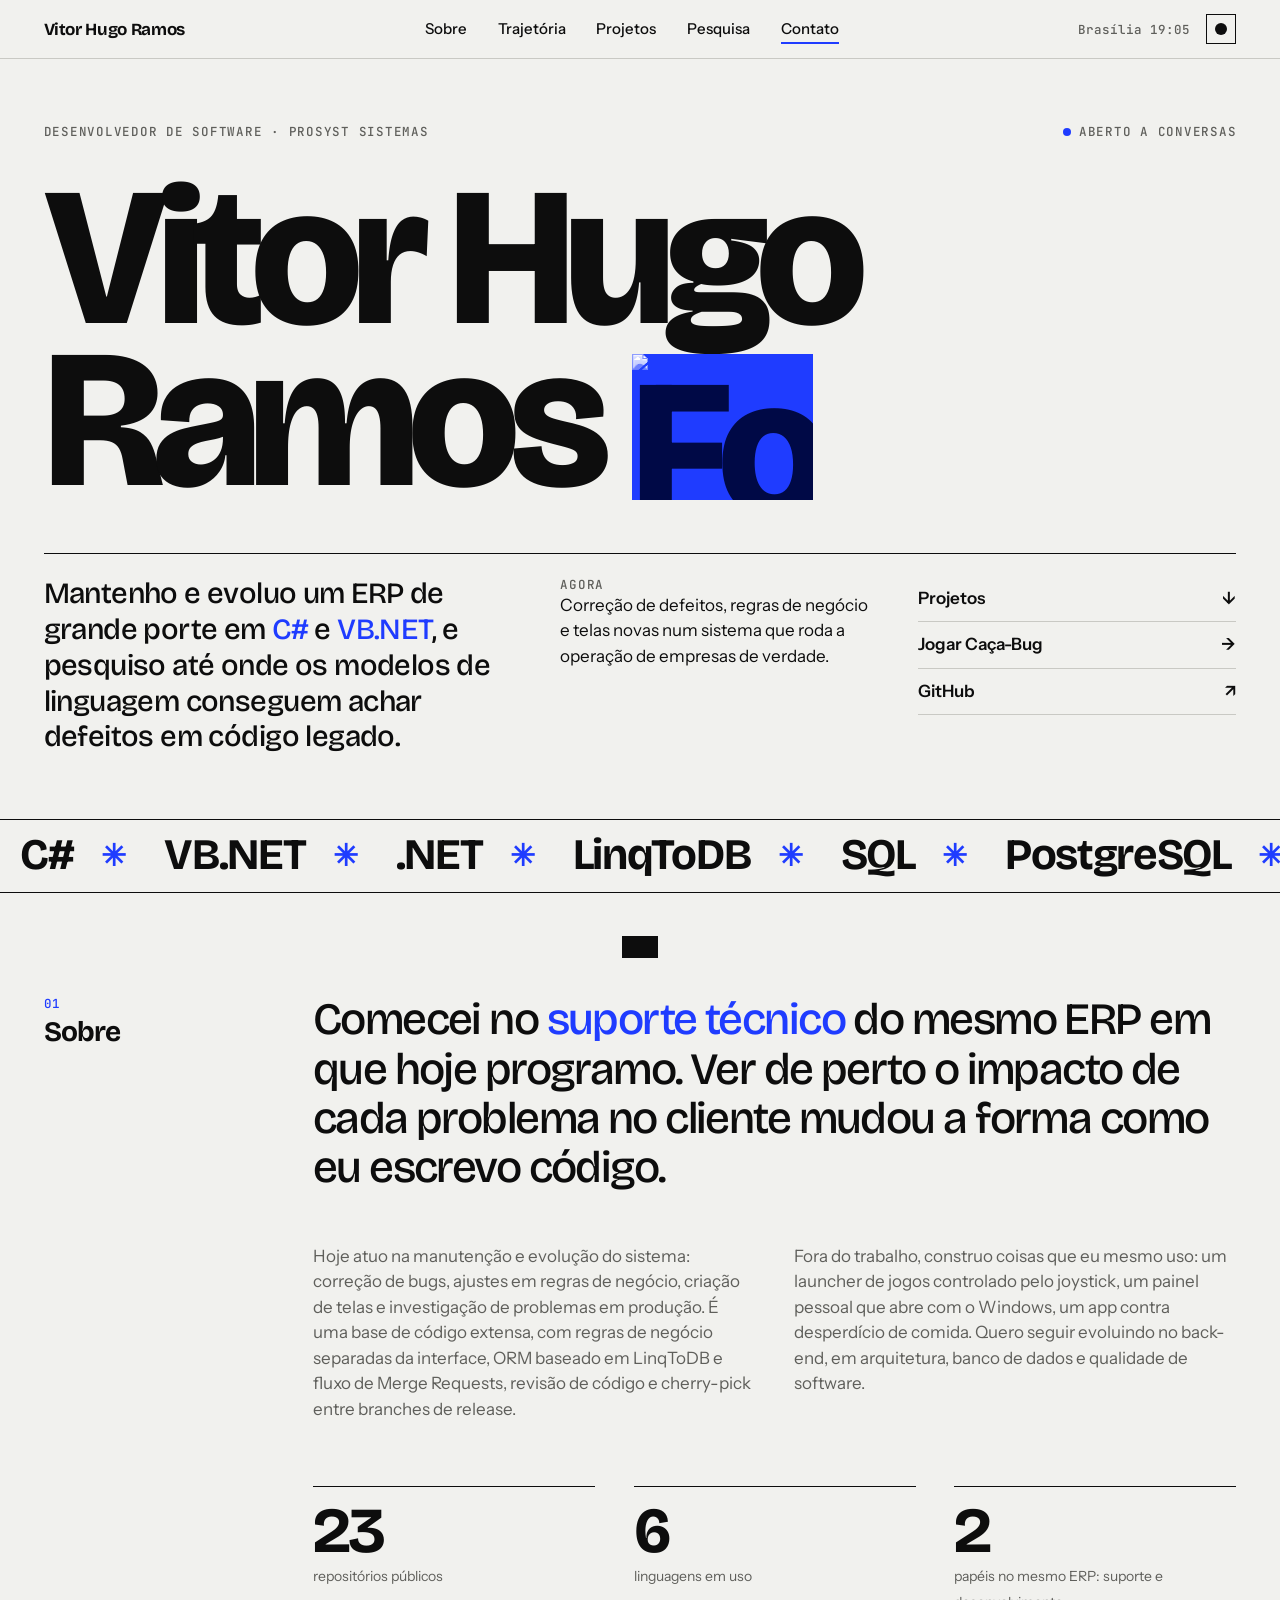
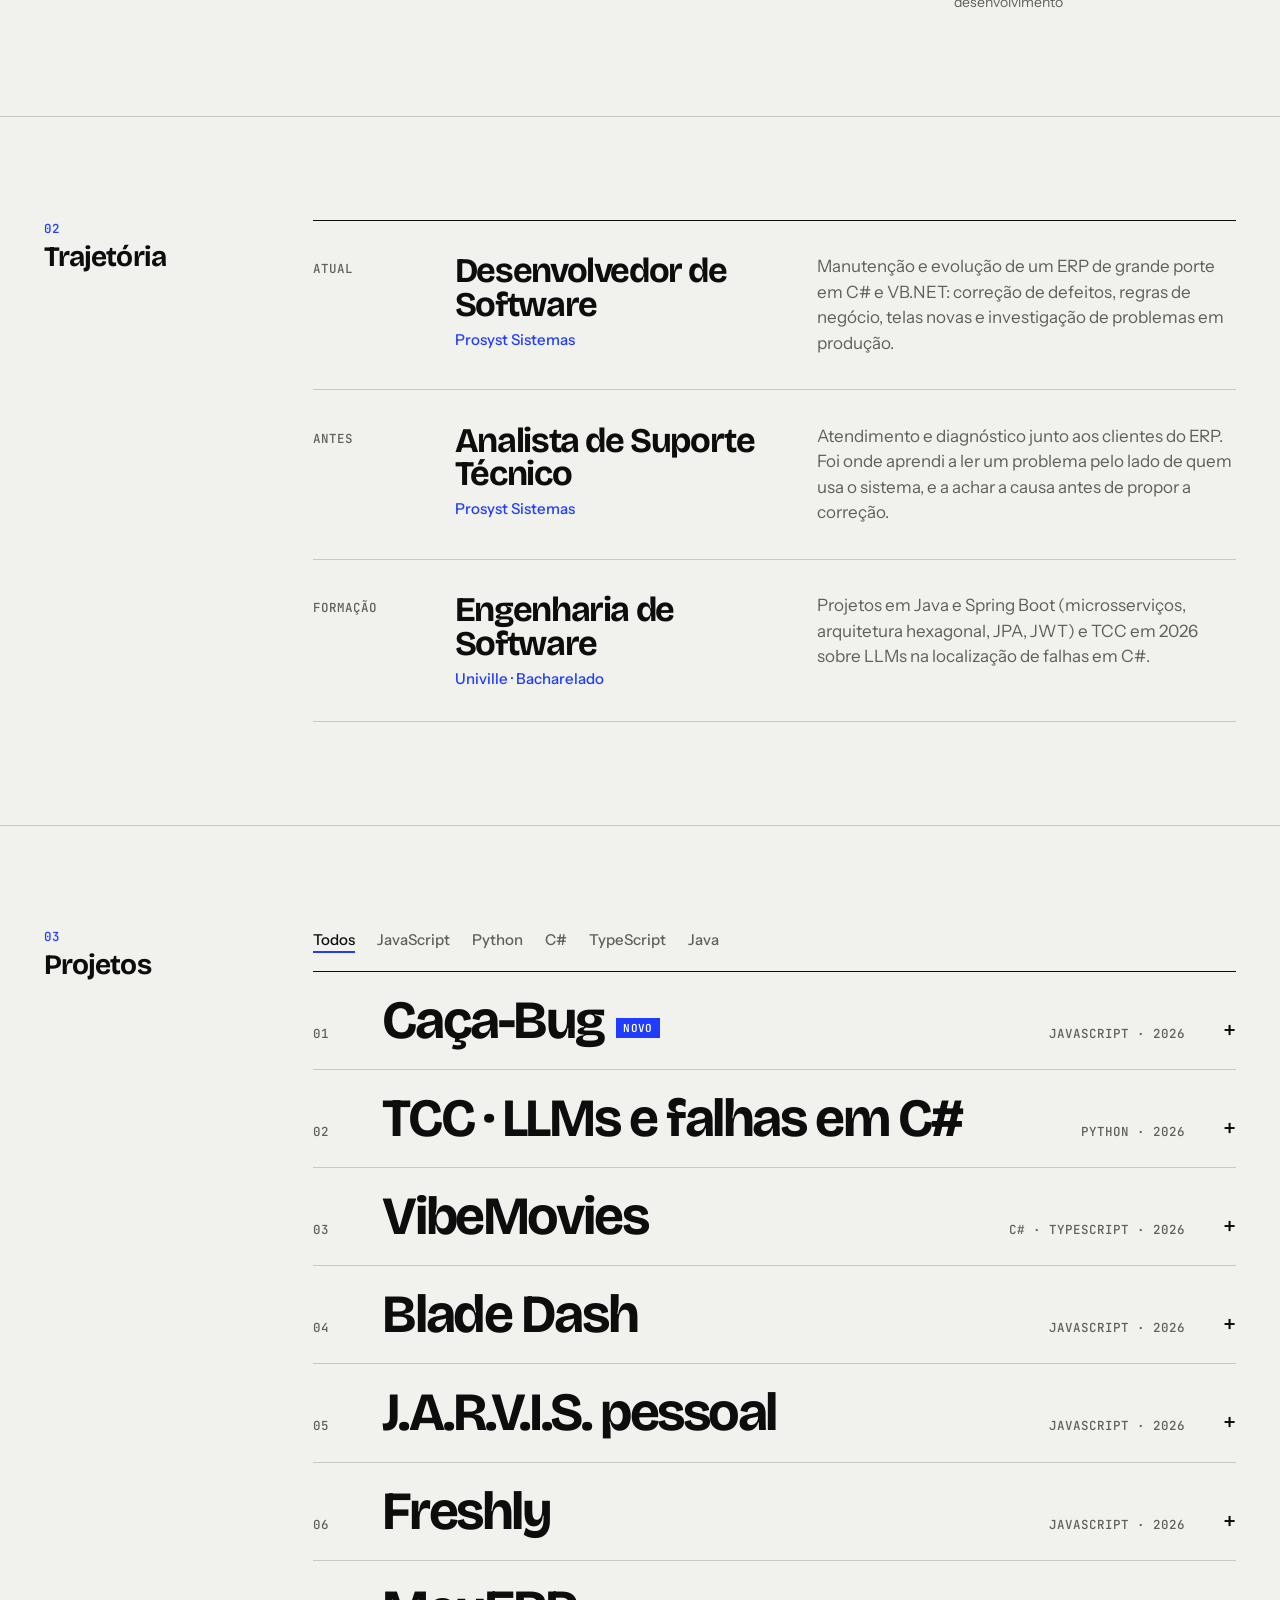
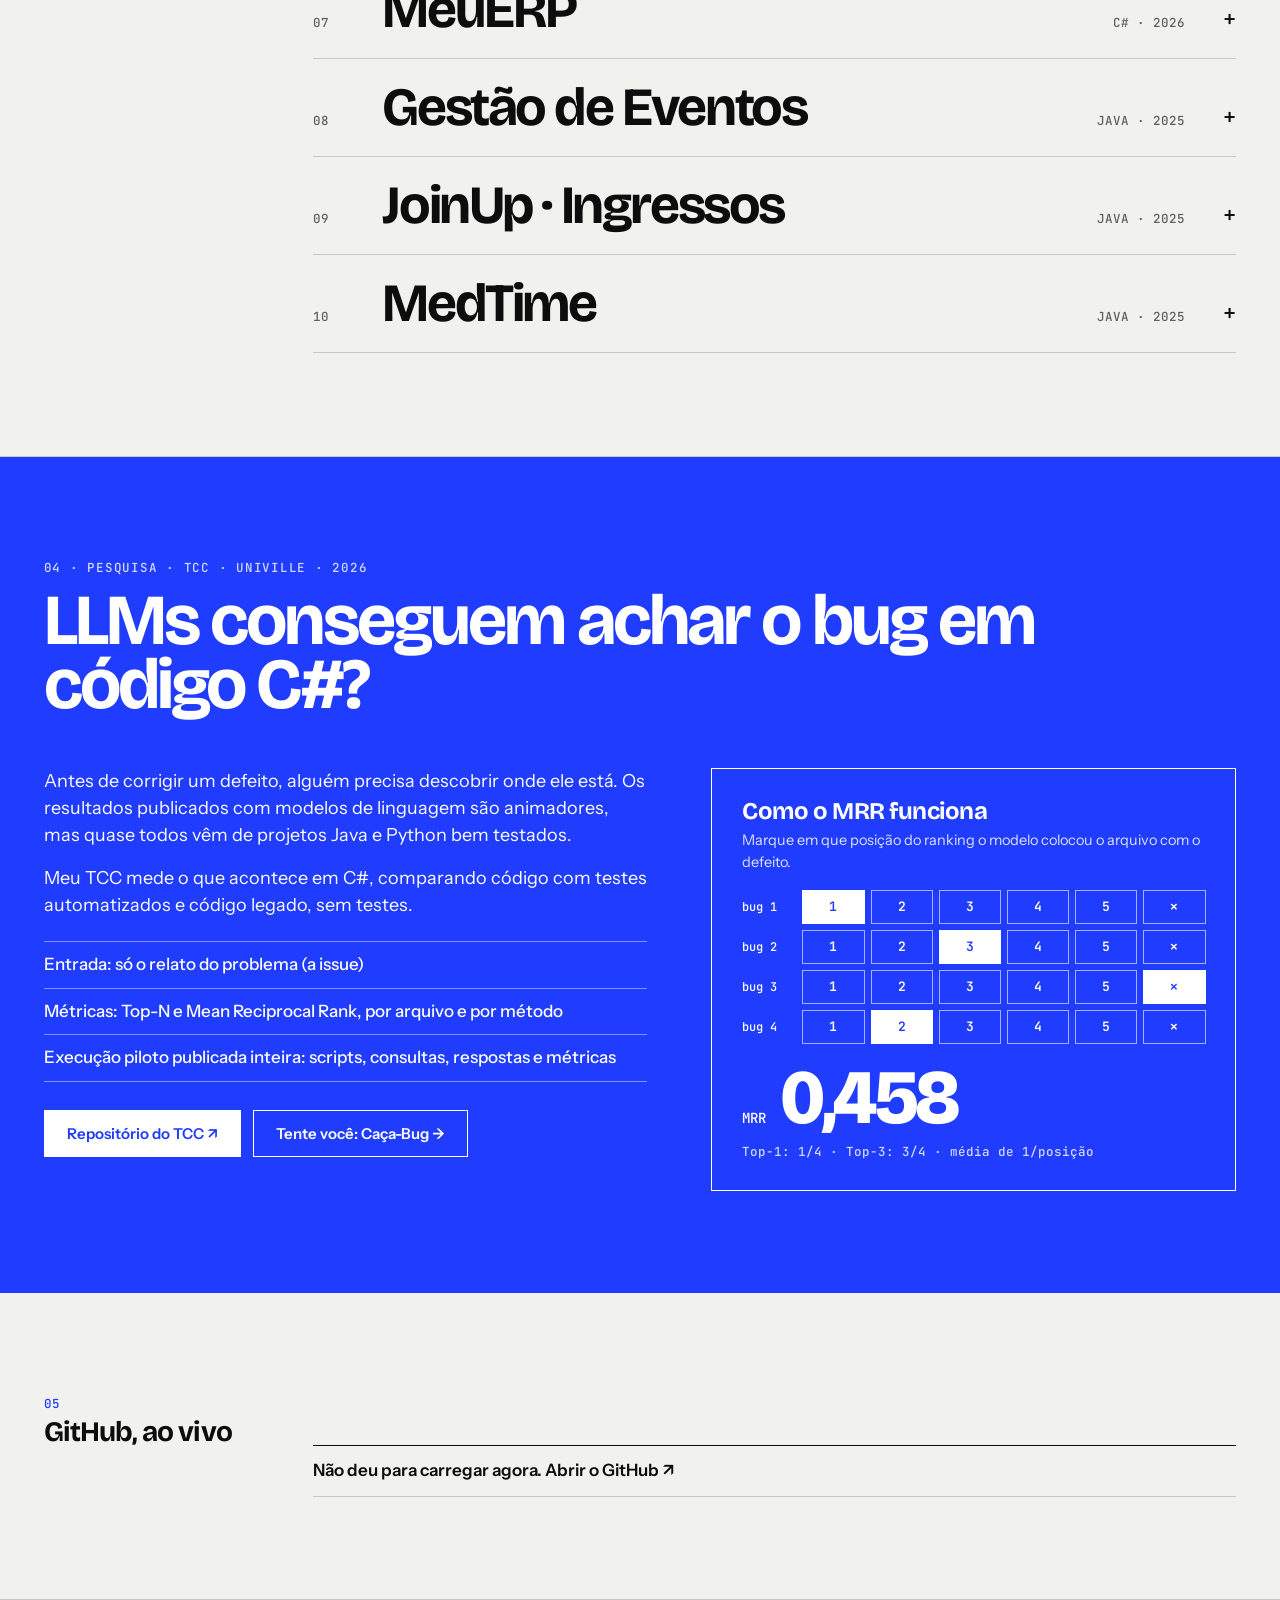
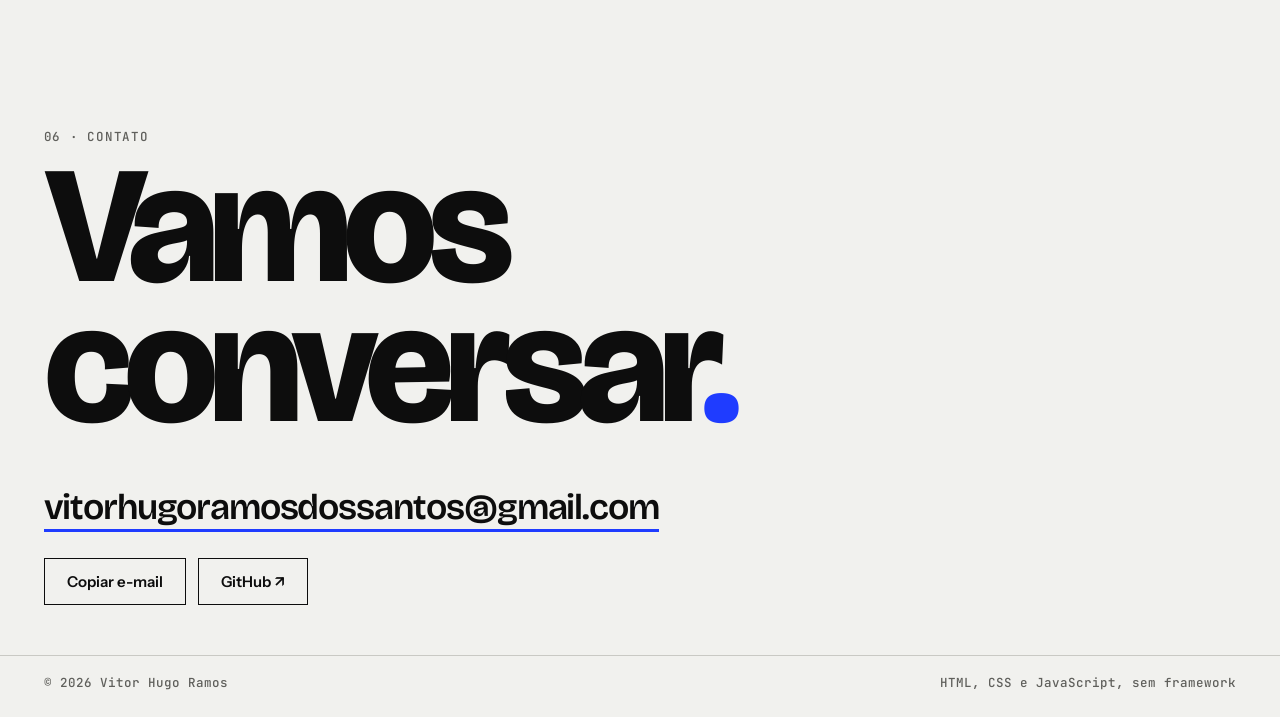
==== commit 4c6158a3: "Novo visual editorial: tipografia grande, uma cor, sem o formato de documento" ====
--- a/index.html
+++ b/index.html
@@ -3,189 +3,158 @@
 <head>
 <meta charset="utf-8">
 <meta name="viewport" content="width=device-width, initial-scale=1">
-<title>Vitor Hugo Ramos — Documento Auxiliar de Portfólio</title>
-<meta name="description" content="Portfólio de Vitor Hugo Ramos, desenvolvedor de software em ERP de grande porte (C# / VB.NET), emitido em formato de documento fiscal. Contém 5 defeitos de emissão: localize-os.">
-<link rel="icon" href="data:image/svg+xml,%3Csvg xmlns='http://www.w3.org/2000/svg' viewBox='0 0 64 64'%3E%3Crect width='64' height='64' fill='%23fdfdfb'/%3E%3Crect x='3' y='3' width='58' height='58' fill='none' stroke='%23141414' stroke-width='4'/%3E%3Ctext x='32' y='43' font-family='monospace' font-size='28' font-weight='700' text-anchor='middle' fill='%23c4112b'%3EVH%3C/text%3E%3C/svg%3E">
+<title>Vitor Hugo Ramos — Desenvolvedor de Software</title>
+<meta name="description" content="Portfólio de Vitor Hugo Ramos, desenvolvedor de software em ERP de grande porte (C# / VB.NET) e pesquisador de LLMs aplicados à manutenção de software.">
+<link rel="icon" href="data:image/svg+xml,%3Csvg xmlns='http://www.w3.org/2000/svg' viewBox='0 0 64 64'%3E%3Crect width='64' height='64' fill='%231f3cff'/%3E%3Ctext x='32' y='44' font-family='Arial' font-size='30' font-weight='800' text-anchor='middle' fill='%23fff'%3Evh%3C/text%3E%3C/svg%3E">
+<script>try { var t = localStorage.getItem('theme'); if (t) document.documentElement.dataset.theme = t; } catch (e) {}</script>
 <link rel="preconnect" href="https://fonts.googleapis.com">
 <link rel="preconnect" href="https://fonts.gstatic.com" crossorigin>
-<link href="https://fonts.googleapis.com/css2?family=Caveat:wght@600&family=IBM+Plex+Mono:wght@400;500;600;700&family=IBM+Plex+Sans+Condensed:wght@400;500;600;700&display=swap" rel="stylesheet">
+<link href="https://fonts.googleapis.com/css2?family=Bricolage+Grotesque:opsz,wght@12..96,400..800&family=Instrument+Sans:wght@400;500;600&family=JetBrains+Mono:wght@400;500;600&display=swap" rel="stylesheet">
 <link rel="stylesheet" href="styles.css">
 </head>
 <body>
 
-<div class="qa" id="qa">
-  <span class="qa-msg" id="qaMsg"><b>Controle de qualidade:</b> este documento foi emitido com 5 defeitos. Achou algo estranho? Clique em cima.</span>
-  <span class="qa-count" id="qaCount" aria-live="polite">0/5</span>
-  <button type="button" id="hintBtn">Dica</button>
-  <button type="button" id="printBtn">Imprimir currículo</button>
-</div>
+<header class="nav">
+  <a class="nav-name" href="#topo">Vitor Hugo Ramos</a>
+  <nav class="nav-links" id="navLinks" aria-label="Seções">
+    <a href="#sobre">Sobre</a>
+    <a href="#trajetoria">Trajetória</a>
+    <a href="#projetos">Projetos</a>
+    <a href="#pesquisa">Pesquisa</a>
+    <a href="#contato">Contato</a>
+  </nav>
+  <div class="nav-meta">
+    <span class="clock">Brasília <span id="clock">--:--</span></span>
+    <button class="theme" id="themeBtn" type="button" aria-label="Alternar tema claro e escuro"><i></i></button>
+  </div>
+</header>
 
-<main class="sheet" id="sheet">
+<main id="topo">
 
-  <!-- CANHOTO -->
-  <div class="g stub no-print">
-    <div class="stub-left">
-      <div class="b"><span class="l">Recebemos de Vitor Hugo Ramos os projetos e as competências constantes do documento indicado ao lado</span></div>
-      <div class="stub-in">
-        <div class="b"><span class="l">Data de recebimento</span><div class="v" id="recvDate">—</div></div>
-        <div class="b"><label class="l" for="sign">Identificação e assinatura do recebedor (pode assinar)</label><input class="sign" id="sign" maxlength="40" placeholder="assine aqui" autocomplete="off" spellcheck="false"></div>
+  <section class="hero wrap-x">
+    <div class="hero-top">
+      <p class="label">Desenvolvedor de software · Prosyst Sistemas</p>
+      <p class="label avail">Aberto a conversas</p>
+    </div>
+    <h1>
+      <span>Vitor Hugo</span>
+      <span class="l2">Ramos<span class="ph"><img src="https://avatars.githubusercontent.com/u/127155752?v=4" alt="Foto de Vitor Hugo Ramos" width="460" height="460"></span></span>
+    </h1>
+    <div class="hero-grid">
+      <p class="big">Mantenho e evoluo um ERP de grande porte em <em>C#</em> e <em>VB.NET</em>, e pesquiso até onde os modelos de linguagem conseguem achar defeitos em código legado.</p>
+      <div>
+        <p class="label">Agora</p>
+        <p>Correção de defeitos, regras de negócio e telas novas num sistema que roda a operação de empresas de verdade.</p>
+      </div>
+      <ul class="links">
+        <li><a href="#projetos">Projetos <span>↓</span></a></li>
+        <li><a href="caca-bug/">Jogar Caça-Bug <span>→</span></a></li>
+        <li><a href="https://github.com/vitorhugoramosd" target="_blank" rel="noopener">GitHub <span>↗</span></a></li>
+      </ul>
+    </div>
+  </section>
+
+  <div class="marquee" aria-hidden="true"><div class="marquee-in" id="marquee"></div></div>
+
+  <section class="sec wrap-x" id="sobre">
+    <div class="sec-h"><span class="n">01</span><h2>Sobre</h2></div>
+    <div>
+      <p class="state">Comecei no <em>suporte técnico</em> do mesmo ERP em que hoje programo. Ver de perto o impacto de cada problema no cliente mudou a forma como eu escrevo código.</p>
+      <div class="cols">
+        <p>Hoje atuo na manutenção e evolução do sistema: correção de bugs, ajustes em regras de negócio, criação de telas e investigação de problemas em produção. É uma base de código extensa, com regras de negócio separadas da interface, ORM baseado em LinqToDB e fluxo de Merge Requests, revisão de código e cherry-pick entre branches de release.</p>
+        <p>Fora do trabalho, construo coisas que eu mesmo uso: um launcher de jogos controlado pelo joystick, um painel pessoal que abre com o Windows, um app contra desperdício de comida. Quero seguir evoluindo no back-end, em arquitetura, banco de dados e qualidade de software.</p>
+      </div>
+      <div class="stats">
+        <div class="stat"><b id="nRepos">23</b><span>repositórios públicos</span></div>
+        <div class="stat"><b id="nLangs">6</b><span>linguagens em uso</span></div>
+        <div class="stat"><b>2</b><span>papéis no mesmo ERP: suporte e desenvolvimento</span></div>
       </div>
     </div>
-    <div class="b stub-no"><b>DAPORT</b><span>Nº 000.023<br>Série 1</span></div>
-  </div>
-  <div class="cut no-print">✂</div>
+  </section>
 
-  <!-- EMITENTE -->
-  <div class="g head">
-    <div class="b emit">
-      <img src="https://avatars.githubusercontent.com/u/127155752?v=4" alt="Foto de Vitor Hugo Ramos" width="104" height="128">
+  <section class="sec wrap-x" id="trajetoria">
+    <div class="sec-h"><span class="n">02</span><h2>Trajetória</h2></div>
+    <ol class="path">
+      <li>
+        <span class="when">Atual</span>
+        <h3>Desenvolvedor de Software<small>Prosyst Sistemas</small></h3>
+        <p>Manutenção e evolução de um ERP de grande porte em C# e VB.NET: correção de defeitos, regras de negócio, telas novas e investigação de problemas em produção.</p>
+      </li>
+      <li>
+        <span class="when">Antes</span>
+        <h3>Analista de Suporte Técnico<small>Prosyst Sistemas</small></h3>
+        <p>Atendimento e diagnóstico junto aos clientes do ERP. Foi onde aprendi a ler um problema pelo lado de quem usa o sistema, e a achar a causa antes de propor a correção.</p>
+      </li>
+      <li>
+        <span class="when">Formação</span>
+        <h3>Engenharia de Software<small>Univille · Bacharelado</small></h3>
+        <p>Projetos em Java e Spring Boot (microsserviços, arquitetura hexagonal, JPA, JWT) e TCC em 2026 sobre LLMs na localização de falhas em C#.</p>
+      </li>
+    </ol>
+  </section>
+
+  <section class="sec wrap-x" id="projetos">
+    <div class="sec-h"><span class="n">03</span><h2>Projetos</h2></div>
+    <div>
+      <div class="filters" id="filters" role="group" aria-label="Filtrar projetos por linguagem"></div>
+      <ul class="plist" id="plist"></ul>
+    </div>
+  </section>
+
+  <section class="research wrap-x" id="pesquisa">
+    <p class="label">04 · Pesquisa · TCC · Univille · 2026</p>
+    <h2>LLMs conseguem achar o bug em código C#?</h2>
+    <div class="r-grid">
       <div>
-        <h1>Vitor Hugo<br>Ramos</h1>
-        <p>Desenvolvedor de Software<br>Prosyst Sistemas · ERP de grande porte<br><a href="https://github.com/vitorhugoramosd" target="_blank" rel="noopener">github.com/vitorhugoramosd</a></p>
+        <p>Antes de corrigir um defeito, alguém precisa descobrir onde ele está. Os resultados publicados com modelos de linguagem são animadores, mas quase todos vêm de projetos Java e Python bem testados.</p>
+        <p>Meu TCC mede o que acontece em C#, comparando código com testes automatizados e código legado, sem testes.</p>
+        <ul>
+          <li>Entrada: só o relato do problema (a issue)</li>
+          <li>Métricas: Top-N e Mean Reciprocal Rank, por arquivo e por método</li>
+          <li>Execução piloto publicada inteira: scripts, consultas, respostas e métricas</li>
+        </ul>
+        <div class="cta">
+          <a class="btn primary" href="https://github.com/vitorhugoramosd/tcc-llm-localizacao-falhas-csharp" target="_blank" rel="noopener">Repositório do TCC ↗</a>
+          <a class="btn" href="caca-bug/">Tente você: Caça-Bug →</a>
+        </div>
+      </div>
+      <div class="sim">
+        <h3>Como o MRR funciona</h3>
+        <p>Marque em que posição do ranking o modelo colocou o arquivo com o defeito.</p>
+        <div id="mrrRows"></div>
+        <div class="mrr-out"><span>MRR</span><b id="mrrVal">0,000</b></div>
+        <p class="note" id="mrrNote"></p>
       </div>
     </div>
-    <div class="b doc">
-      <b>DAPORT</b>
-      <small>Documento Auxiliar<br>de Portfólio</small>
-      <div class="es"><span>0 - Entrada<br>1 - Saída</span><i>1</i></div>
-      <div class="no">Nº 000.023 · Série 1<br>Folha
-        <button type="button" class="bug" data-id="folha" data-what="Folha 1/0: divisão por zero"><span class="bad">1/0</span><span class="good">1/1</span></button><span class="pen">÷ 0 ?!</span>
-      </div>
+  </section>
+
+  <section class="sec wrap-x" id="github">
+    <div class="sec-h"><span class="n">05</span><h2>GitHub, ao vivo</h2></div>
+    <div>
+      <div class="langbar" id="langBar" aria-hidden="true"></div>
+      <div class="legend" id="legend"></div>
+      <ul class="repos" id="repos"><li><a>Carregando repositórios…</a></li></ul>
     </div>
-    <div class="b key">
-      <div class="bars" id="bars" aria-hidden="true"></div>
-      <span class="l">Chave de acesso</span>
-      <div class="v" id="chave">4226 1112 7155 7520 0001 5500 1000 0000 2310 0020 2611</div>
-      <small>Consulta de autenticidade em<br>github.com/vitorhugoramosd</small>
+  </section>
+
+  <section class="contact wrap-x" id="contato">
+    <p class="label">06 · Contato</p>
+    <h2>Vamos<br>conversar<span class="grad">.</span></h2>
+    <a class="mail" id="mail" href="#">e-mail</a>
+    <div class="cta">
+      <button class="btn" id="copyBtn" type="button">Copiar e-mail</button>
+      <a class="btn" href="https://github.com/vitorhugoramosd" target="_blank" rel="noopener">GitHub ↗</a>
+      <a class="btn" id="li" href="#" target="_blank" rel="noopener" hidden>LinkedIn ↗</a>
     </div>
-  </div>
-
-  <div class="g c4">
-    <div class="b span3"><span class="l">Natureza da operação</span><div class="v big">Manutenção e evolução de ERP em C# e VB.NET</div></div>
-    <div class="b"><span class="l">Protocolo de autorização de uso</span><div class="v">Aberto a conversas</div></div>
-    <div class="b"><span class="l">Cargo</span><div class="v">Desenvolvedor de Software</div></div>
-    <div class="b"><span class="l">Empresa</span><div class="v">Prosyst Sistemas</div></div>
-    <div class="b"><span class="l">Formação</span><div class="v">Eng. de Software · Univille</div></div>
-    <div class="b"><span class="l">Origem</span><div class="v">Suporte técnico do mesmo ERP</div></div>
-  </div>
-
-  <!-- DESTINATÁRIO -->
-  <div class="st no-print">Destinatário / remetente</div>
-  <div class="g c4 no-print">
-    <div class="b span2"><span class="l">Nome / razão social</span><div class="v big">
-      <button type="button" class="bug" data-id="nome" data-what="Campo sem preencher: {destinatario.Nome}"><span class="bad">{destinatario.Nome}</span><span class="good" id="destNome">Você</span></button><span class="pen">faltou interpolar</span>
-    </div></div>
-    <div class="b"><span class="l">Data de emissão</span><div class="v">
-      <button type="button" class="bug" data-id="data" data-what="Data de emissão em 31 de fevereiro"><span class="bad" id="badDate">31/02/2026</span><span class="good" id="goodDate"></span></button><span class="pen">fevereiro?</span>
-    </div></div>
-    <div class="b"><span class="l">Hora da saída</span><div class="v" id="clock">--:--:--</div></div>
-    <div class="b span2"><span class="l">Motivo da visita</span><div class="v">Recrutamento, curiosidade ou caça a defeitos</div></div>
-    <div class="b span2"><span class="l">Instruções</span><div class="v">Clique nos itens para abrir. Confira tudo.</div></div>
-  </div>
-
-  <!-- TRAJETÓRIA -->
-  <div class="st">Fatura / trajetória</div>
-  <div class="g c3 dup">
-    <div class="b"><span class="l">001 · Atual</span><h3>Desenvolvedor de Software</h3><div class="v">Prosyst Sistemas</div><p>Correção de defeitos, regras de negócio, telas novas e investigação de problemas em produção, numa base extensa em C# e VB.NET com LinqToDB, Merge Requests e cherry-pick entre releases.</p></div>
-    <div class="b"><span class="l">002 · Antes</span><h3>Analista de Suporte Técnico</h3><div class="v">Prosyst Sistemas</div><p>Atendimento e diagnóstico junto aos clientes do ERP. Foi onde aprendi a ler um problema pelo lado de quem usa o sistema, e a achar a causa antes de propor a correção.</p></div>
-    <div class="b"><span class="l">003 · Formação</span><h3>Engenharia de Software</h3><div class="v">Univille · Bacharelado</div><p>Projetos em Java e Spring Boot (microsserviços, arquitetura hexagonal, JPA, JWT) e TCC em 2026 sobre LLMs na localização de falhas em C#.</p></div>
-  </div>
-
-  <!-- NÚMEROS -->
-  <div class="st">Cálculo do portfólio</div>
-  <div class="g c5">
-    <div class="b"><span class="l">Repositórios públicos</span><div class="v big r" id="nRepos">23</div></div>
-    <div class="b"><span class="l">Linguagens em uso</span><div class="v big r" id="nLangs">6</div></div>
-    <div class="b"><span class="l">Papéis no mesmo ERP</span><div class="v big r">2</div></div>
-    <div class="b"><span class="l">Itens neste documento</span><div class="v big r">
-      <button type="button" class="bug" data-id="total" data-what="Total de itens não fecha com a tabela"><span class="bad">9</span><span class="good">10</span></button><span class="pen">conte de novo</span>
-    </div></div>
-    <div class="b"><span class="l">Defeitos localizados por você</span><div class="v big r" id="nBugs">0/5</div></div>
-  </div>
-  <div class="g" id="langRow" style="grid-template-columns:repeat(auto-fit,minmax(120px,1fr))"></div>
-
-  <!-- STACK -->
-  <div class="st">Volumes transportados / ferramentas</div>
-  <div class="g c4">
-    <div class="b"><span class="l">Linguagens</span><div class="v">C# · VB.NET · Java · JavaScript · TypeScript · Python · SQL</div></div>
-    <div class="b"><span class="l">Plataformas e frameworks</span><div class="v">.NET · Windows Forms · ASP.NET Core · Spring Boot · React · Electron</div></div>
-    <div class="b"><span class="l">Dados</span><div class="v">LinqToDB · EF Core · PostgreSQL · Supabase</div></div>
-    <div class="b"><span class="l">Fluxo de trabalho</span><div class="v">Git · Merge Requests · revisão de código · Docker</div></div>
-  </div>
-
-  <!-- PROJETOS -->
-  <div class="st" id="projetos">Dados dos produtos / projetos</div>
-  <table class="tbl" id="tbl">
-    <thead>
-      <tr>
-        <th>Cód.</th>
-        <th><button type="button" class="bug" data-id="encoding" data-what="Cabeçalho com acentuação corrompida"><span class="bad">DescriÃ§Ã£o do projeto</span><span class="good">Descrição do projeto</span></button><span class="pen">encoding!</span></th>
-        <th>Linguagem</th>
-        <th class="hide-m">Natureza</th>
-        <th class="hide-m num">Ano</th>
-        <th class="no-print"></th>
-      </tr>
-    </thead>
-    <tbody id="rows"></tbody>
-  </table>
-
-  <!-- PESQUISA -->
-  <div class="st" id="pesquisa">Pesquisa em andamento (TCC)</div>
-  <div class="g c4">
-    <div class="b full"><span class="l">Título</span><div class="v big">Avaliação do desempenho de LLMs na localização de falhas em bases de código C#</div></div>
-    <div class="b"><span class="l">Instituição / ano</span><div class="v">Univille · 2026</div></div>
-    <div class="b"><span class="l">Entrada do modelo</span><div class="v">Só o relato do problema (a issue)</div></div>
-    <div class="b"><span class="l">Métricas</span><div class="v">Top-N e MRR, por arquivo e por método</div></div>
-    <div class="b"><span class="l">Material</span><div class="v"><a href="https://github.com/vitorhugoramosd/tcc-llm-localizacao-falhas-csharp" target="_blank" rel="noopener">repositório do TCC</a></div></div>
-    <div class="b span2 txt">
-      <span class="l">Resumo</span>
-      <p>Antes de corrigir um defeito, alguém precisa descobrir onde ele está. Os resultados publicados com LLMs são animadores, mas quase todos vêm de projetos Java e Python bem testados.</p>
-      <p>Minha pesquisa mede o que acontece em C#, comparando código com testes automatizados e código legado, sem testes. A execução piloto está publicada inteira: scripts, consultas, respostas e métricas.</p>
-      <p class="no-print" style="margin-top:12px"><a class="btn primary" href="caca-bug/">Jogar Caça-Bug</a></p>
-    </div>
-    <div class="b span2 no-print">
-      <span class="l">Simulador de MRR: em que posição do ranking o modelo colocou o arquivo certo?</span>
-      <div id="mrrRows" style="margin-top:6px"></div>
-      <div class="v big" style="margin-top:8px">MRR = <span id="mrrVal">0.000</span></div>
-      <div class="v" id="mrrNote" style="font-size:12px;color:var(--faint)"></div>
-    </div>
-  </div>
-
-  <!-- MOVIMENTAÇÕES -->
-  <div class="st no-print">Movimentações recentes (direto do GitHub)</div>
-  <table class="tbl no-print">
-    <thead><tr><th>Data</th><th>Repositório</th><th>Linguagem</th></tr></thead>
-    <tbody id="ghRows"><tr><td colspan="3">Consultando…</td></tr></tbody>
-  </table>
-
-  <!-- DADOS ADICIONAIS -->
-  <div class="st" id="contato">Dados adicionais</div>
-  <div class="g c2">
-    <div class="b txt">
-      <span class="l">Informações complementares</span>
-      <p>Comecei no suporte técnico do mesmo ERP em que hoje programo. Ver de perto o impacto de cada problema no cliente mudou a forma como eu escrevo código.</p>
-      <p>Fora do trabalho, construo coisas que eu mesmo uso: um launcher de jogos controlado pelo joystick, um painel pessoal que abre com o Windows, um app contra desperdício de comida. Quero seguir evoluindo no back-end: arquitetura, banco de dados e qualidade de software.</p>
-      <p class="v" style="margin-top:10px">
-        Contato: <a id="mail" href="#">e-mail</a><br>
-        GitHub: <a href="https://github.com/vitorhugoramosd" target="_blank" rel="noopener">github.com/vitorhugoramosd</a>
-        <span id="liWrap" hidden><br>LinkedIn: <a id="li" href="#" target="_blank" rel="noopener">perfil</a></span>
-      </p>
-      <p class="cta no-print" style="margin-top:12px"><button type="button" class="btn" id="copyBtn">Copiar e-mail</button></p>
-    </div>
-    <div class="b stampbox no-print">
-      <span class="l">Reservado ao controle de qualidade</span>
-      <ul class="log" id="log"></ul>
-      <p style="margin:8px 0 0"><button type="button" class="linkbtn" id="resetBtn" hidden>emitir de novo com os defeitos</button></p>
-      <div id="stampSlot"></div>
-    </div>
-  </div>
+  </section>
 </main>
 
 <footer class="foot">
-  <span>Documento sem valor fiscal. É só um portfólio.</span>
-  <span>Emitido em HTML, CSS e JavaScript, sem framework · © <span id="year"></span> Vitor Hugo Ramos</span>
+  <span>© <span id="year"></span> Vitor Hugo Ramos</span>
+  <span>HTML, CSS e JavaScript, sem framework</span>
 </footer>
 
+<div class="peek" id="peek" aria-hidden="true"></div>
 <div class="toast" id="toast" role="status"></div>
 <script src="script.js"></script>
 </body>
--- a/styles.css
+++ b/styles.css
@@ -1,250 +1,221 @@
 /* =========================================================
-   Papel, tinta e carimbo. Sem gradiente, sem brilho, sem card.
+   Editorial: tipografia grande, fios finos, uma cor só.
    ========================================================= */
 :root {
-  --desk: #cdd0d2;
-  --paper: #fdfdfb;
-  --ink: #141414;
-  --faint: #6b6b6b;
-  --pen: #1b3fc4;      /* caneta azul */
-  --stamp: #c4112b;    /* carimbo vermelho */
-  --ok: #17713a;
-  --sans: "IBM Plex Sans Condensed", "Arial Narrow", Arial, sans-serif;
-  --mono: "IBM Plex Mono", "Courier New", monospace;
-  --hand: "Caveat", "Segoe Script", cursive;
+  --bg: #f1f1ee;
+  --ink: #0d0d0d;
+  --soft: #5f5f5b;
+  --rule: #0d0d0d;
+  --hair: #c9c9c4;
+  --blue: #1f3cff;
+  --on-blue: #ffffff;
+  --display: "Bricolage Grotesque", "Arial Narrow", Arial, sans-serif;
+  --sans: "Instrument Sans", system-ui, -apple-system, "Segoe UI", sans-serif;
+  --mono: "JetBrains Mono", ui-monospace, Consolas, monospace;
+  --pad: clamp(18px, 3.4vw, 52px);
 
   /* nomes usados pelo Caça-Bug */
-  --bg: var(--desk); --bg-2: #eeeeea; --card: var(--paper); --line: var(--ink);
-  --text: var(--ink); --muted: var(--faint); --a1: var(--pen); --a2: var(--pen); --a3: var(--stamp);
-  --danger: var(--stamp); --radius: 0; --font: var(--sans);
+  --paper: var(--bg); --bg-2: #e6e6e2; --card: var(--bg); --line: var(--ink);
+  --text: var(--ink); --muted: var(--soft); --a1: var(--blue); --a2: var(--blue); --a3: var(--blue);
+  --danger: #d92b2b; --radius: 0; --font: var(--sans);
+}
+:root[data-theme="dark"] {
+  --bg: #0c0c0c; --ink: #f1f1ee; --soft: #9b9b96; --rule: #f1f1ee; --hair: #2e2e2c;
+  --blue: #5670ff; --bg-2: #181818; --danger: #ff6464;
 }
 
 * { box-sizing: border-box; }
 [hidden] { display: none !important; }
-html { scroll-behavior: smooth; scroll-padding-top: 70px; }
-body {
-  margin: 0; background: var(--desk); color: var(--ink);
-  font-family: var(--sans); font-size: 16px; line-height: 1.45;
-  -webkit-font-smoothing: antialiased;
-}
-a { color: inherit; }
+html { scroll-behavior: smooth; scroll-padding-top: 72px; }
+body { margin: 0; background: var(--bg); color: var(--ink); font-family: var(--sans); font-size: 17px; line-height: 1.5; -webkit-font-smoothing: antialiased; overflow-x: hidden; }
+a { color: inherit; text-decoration: none; }
 img { display: block; max-width: 100%; }
 button { font: inherit; color: inherit; }
-:focus-visible { outline: 2px solid var(--pen); outline-offset: 2px; }
+::selection { background: var(--blue); color: var(--on-blue); }
+:focus-visible { outline: 2px solid var(--blue); outline-offset: 3px; }
 
 /* ---------- peças compartilhadas (site + jogo) ---------- */
-h1 { font-family: var(--sans); font-weight: 700; letter-spacing: -.02em; line-height: .95; text-transform: uppercase; margin: 0 0 20px; }
-.grad { color: var(--stamp); }
-.kicker { font: 500 12.5px var(--mono); text-transform: uppercase; letter-spacing: .08em; color: var(--faint); margin: 0 0 10px; }
-.lead { font-size: 18px; max-width: 640px; margin: 0 0 22px; }
-.cta { display: flex; flex-wrap: wrap; gap: 10px; align-items: center; }
+h1, h2, h3 { font-family: var(--display); font-weight: 700; letter-spacing: -.04em; line-height: .9; margin: 0; }
+.grad { color: var(--blue); }
+.kicker, .label { font: 500 12.5px var(--mono); text-transform: uppercase; letter-spacing: .06em; color: var(--soft); margin: 0 0 12px; }
+.lead { font-size: clamp(18px, 1.6vw, 21px); max-width: 620px; margin: 0 0 26px; }
+.cta { display: flex; flex-wrap: wrap; gap: 12px; align-items: center; }
 .cta.center { justify-content: center; }
 .btn {
-  display: inline-flex; align-items: center; gap: 8px; padding: 9px 16px; cursor: pointer; text-decoration: none;
-  font: 600 13.5px var(--mono); text-transform: uppercase; letter-spacing: .04em;
-  background: var(--paper); color: var(--ink); border: 1.5px solid var(--ink); box-shadow: 3px 3px 0 var(--ink);
-  transition: transform .08s, box-shadow .08s;
-}
-.btn:hover { transform: translate(-1px, -1px); box-shadow: 4px 4px 0 var(--ink); }
-.btn:active { transform: translate(3px, 3px); box-shadow: 0 0 0 var(--ink); }
-.btn.primary { background: var(--ink); color: var(--paper); box-shadow: 3px 3px 0 var(--stamp); }
-.btn.primary:hover { box-shadow: 4px 4px 0 var(--stamp); }
-.pill { font: 500 12.5px var(--mono); padding: 5px 10px; border: 1px solid var(--ink); background: var(--paper); }
-.stat { border: 1px solid var(--ink); background: var(--paper); padding: 12px 14px; text-align: left; }
-.stat b { display: block; font: 600 34px/1 var(--mono); }
-.stat span { font-size: 12px; text-transform: uppercase; letter-spacing: .05em; color: var(--faint); }
-.brand { font: 700 14px var(--mono); text-transform: uppercase; }
-.brand-dot { color: var(--stamp); }
+  display: inline-flex; align-items: center; gap: 10px; padding: 13px 22px; cursor: pointer;
+  font: 600 15px var(--sans); background: transparent; color: var(--ink); border: 1.5px solid var(--ink);
+  transition: background .18s, color .18s;
+}
+.btn:hover { background: var(--ink); color: var(--bg); }
+.btn.primary { background: var(--blue); border-color: var(--blue); color: var(--on-blue); }
+.btn.primary:hover { background: var(--ink); border-color: var(--ink); color: var(--bg); }
+.pill { font: 500 12.5px var(--mono); padding: 6px 11px; border: 1px solid var(--ink); }
+.stat { border-top: 1.5px solid var(--ink); padding: 12px 0 0; text-align: left; }
+.stat b { display: block; font: 700 clamp(40px, 5vw, 68px)/1 var(--display); letter-spacing: -.04em; font-variant-numeric: tabular-nums; }
+.stat span { font-size: 14px; color: var(--soft); }
+.brand { font: 700 15px var(--display); letter-spacing: -.01em; }
+.brand-dot { color: var(--blue); }
 .glow { display: none; }
 
-/* ---------- barra do controle de qualidade ---------- */
-.qa {
-  position: sticky; top: 0; z-index: 20; display: flex; align-items: center; gap: 14px; flex-wrap: wrap;
-  padding: 9px 18px; background: var(--ink); color: var(--paper); font: 500 13px var(--mono);
-}
-.qa-msg { flex: 1; min-width: 220px; }
-.qa-msg b { color: #ffd84a; font-weight: 600; }
-.qa-count { font-weight: 600; padding: 3px 9px; border: 1px solid var(--paper); }
-.qa button, .qa a {
-  background: none; border: 1px solid #777; color: var(--paper); padding: 4px 10px; cursor: pointer; text-decoration: none;
-  font: 500 12.5px var(--mono); text-transform: uppercase; letter-spacing: .04em;
-}
-.qa button:hover, .qa a:hover { border-color: var(--paper); background: #2b2b2b; }
-.qa.done { background: var(--ok); }
-.qa.done .qa-msg b { color: #fff; }
-
-/* ---------- a folha (formulário contínuo) ---------- */
-.sheet {
-  position: relative; width: min(1060px, calc(100% - 24px)); margin: 26px auto 14px; padding: 30px 62px 40px;
-  background: var(--paper); box-shadow: 0 1px 0 #b9bcbe, 0 14px 30px -18px rgba(0, 0, 0, .55);
-}
-.sheet.feeding { animation: feed 1.5s steps(26) both; }
-@keyframes feed {
-  0% { clip-path: inset(0 0 100% 0); }
-  99% { clip-path: inset(0 0 calc(100% - 1100px) 0); }
-  100% { clip-path: inset(0 0 0 0); }
-}
-.sheet::before, .sheet::after { /* remalina com furos */
-  content: ""; position: absolute; top: 0; bottom: 0; width: 34px;
-  background: radial-gradient(circle at 17px 17px, var(--desk) 5.5px, transparent 6.2px) 0 0 / 34px 34px repeat-y;
-}
-.sheet::before { left: 0; border-right: 1px dashed #c2c2bd; }
-.sheet::after { right: 0; border-left: 1px dashed #c2c2bd; }
-
-/* canhoto */
-.cut { display: flex; align-items: center; gap: 8px; margin: 10px 0 14px; color: var(--faint); font: 12px var(--mono); }
-.cut::before, .cut::after { content: ""; flex: 1; border-top: 1.5px dashed var(--ink); }
-
-/* grade de campos */
-.st { font: 700 11.5px var(--sans); text-transform: uppercase; letter-spacing: .06em; margin: 12px 0 3px; }
-.g { display: grid; border-top: 1px solid var(--ink); border-left: 1px solid var(--ink); }
-.b { border-right: 1px solid var(--ink); border-bottom: 1px solid var(--ink); padding: 4px 7px 6px; min-width: 0; }
-.l { display: block; font: 600 9.5px var(--sans); text-transform: uppercase; letter-spacing: .05em; color: #333; margin-bottom: 2px; }
-.v { font: 500 14.5px/1.35 var(--mono); overflow-wrap: anywhere; }
-.v.big { font-size: 17px; font-weight: 600; }
-.v.r { text-align: right; }
-.v a { text-decoration: underline; text-underline-offset: 3px; }
-.v a:hover { color: var(--pen); }
-.txt { font: 400 15.5px/1.5 var(--sans); }
-.txt p { margin: 0 0 9px; }
-.txt p:last-child { margin: 0; }
-
-.c2 { grid-template-columns: 1fr 1fr; } .c3 { grid-template-columns: repeat(3, 1fr); }
-.c4 { grid-template-columns: repeat(4, 1fr); } .c5 { grid-template-columns: repeat(5, 1fr); }
-.span2 { grid-column: span 2; } .span3 { grid-column: span 3; } .full { grid-column: 1 / -1; }
-
-/* canhoto: assinatura */
-.stub { grid-template-columns: 1fr 190px; }
-.stub-in { display: grid; grid-template-columns: 170px 1fr; }
-.sign { width: 100%; border: 0; background: none; outline: 0; font: 600 25px/1 var(--hand); color: var(--pen); padding: 0; height: 28px; }
-.sign::placeholder { color: #b9c3ea; }
-.stub-no { display: grid; place-content: center; text-align: center; }
-.stub-no b { font: 700 19px var(--sans); }
-.stub-no span { font: 600 14px var(--mono); }
-
-/* cabeçalho do emitente */
-.head { grid-template-columns: 1.5fr .8fr 1.15fr; }
-.emit { display: grid; grid-template-columns: 104px 1fr; gap: 14px; align-items: center; padding: 12px; }
-.emit img { width: 104px; height: 128px; object-fit: cover; border: 1px solid var(--ink); filter: grayscale(1) contrast(1.25); }
-.emit h1 { font-size: clamp(28px, 3vw, 38px); margin: 0 0 6px; white-space: nowrap; }
-.emit p { margin: 0; font: 500 13.5px/1.45 var(--mono); }
-.doc { text-align: center; display: grid; align-content: center; gap: 3px; padding: 10px; }
-.doc b { font: 700 27px/1 var(--sans); letter-spacing: .02em; }
-.doc small { font: 600 11px/1.25 var(--sans); text-transform: uppercase; }
-.doc .es { display: flex; justify-content: center; align-items: center; gap: 10px; font: 500 11.5px/1.3 var(--mono); text-align: left; margin: 5px 0; }
-.doc .es i { font: 700 19px var(--mono); font-style: normal; border: 1px solid var(--ink); padding: 0 8px; }
-.doc .no { font: 600 14px/1.4 var(--mono); }
-.key { display: grid; align-content: center; gap: 6px; padding: 10px 12px; }
-.bars { display: flex; height: 52px; align-items: stretch; overflow: hidden; }
-.bars i { background: var(--ink); flex: none; }
-.key .v { font-size: 12.5px; text-align: center; letter-spacing: .02em; }
-.key small { font: 500 11px/1.3 var(--sans); text-align: center; }
-
-/* defeitos plantados */
-.bug { all: unset; cursor: pointer; position: relative; font: inherit; }
-.bug:focus-visible { outline: 2px solid var(--pen); outline-offset: 2px; }
-.bug .good { display: none; }
-.bug:not(.found):hover { background: #fff3a8; box-shadow: 0 0 0 2px #fff3a8; }
-.bug.found { cursor: default; }
-.bug.found .bad { text-decoration: line-through; text-decoration-color: var(--stamp); text-decoration-thickness: 2px; color: var(--faint); margin-right: 6px; }
-.bug.found .good { display: inline; }
-.bug.found::before {
-  content: ""; position: absolute; inset: -5px -9px; border: 2px solid var(--stamp); border-radius: 50%;
-  transform: rotate(-3deg); pointer-events: none; animation: circle .35s ease-out both;
-}
-@keyframes circle { from { clip-path: inset(0 100% 0 0); } to { clip-path: inset(0 0 0 0); } }
-.pen { display: none; font: 600 19px/1 var(--hand); color: var(--pen); text-transform: none; letter-spacing: 0; margin-left: 12px; white-space: nowrap; transform: rotate(-2deg); }
-.bug.found + .pen { display: inline-block; }
-.flash { animation: flash 1.1s ease-in-out 2; }
-@keyframes flash { 50% { background: #fff3a8; } }
-
-/* trajetória (duplicatas) */
-.dup .v { font-size: 13px; }
-.dup h3 { margin: 3px 0 4px; font: 700 19px/1.1 var(--sans); text-transform: uppercase; }
-.dup p { margin: 0; font: 400 14.5px/1.45 var(--sans); }
-
-/* tabela de projetos */
-.tbl { width: 100%; border-collapse: collapse; font: 500 13.5px/1.35 var(--mono); }
-.tbl th { font: 600 9.5px var(--sans); text-transform: uppercase; letter-spacing: .05em; text-align: left; padding: 5px 7px; border: 1px solid var(--ink); vertical-align: bottom; }
-.tbl td { padding: 7px; border-left: 1px solid var(--ink); border-right: 1px solid var(--ink); vertical-align: top; }
-.tbl tbody tr:last-child td { border-bottom: 1px solid var(--ink); }
-.tbl tr.item { cursor: pointer; border-top: 1px dotted #9a9a96; }
-.tbl tr.item:hover td { background: #f1f1ec; }
-.tbl tr.item td:nth-child(2) { font-weight: 600; font-size: 14.5px; }
-.tbl .tog { all: unset; cursor: pointer; display: block; width: 100%; }
-.tbl .pm { text-align: center; font-weight: 700; width: 34px; }
-.tbl tr.det td { padding: 2px 7px 12px; font: 400 15px/1.5 var(--sans); }
-.tbl tr.det .tech { font: 500 12px var(--mono); color: var(--faint); margin: 5px 0 7px; }
-.tbl tr.det a { font: 600 12.5px var(--mono); text-transform: uppercase; margin-right: 16px; }
-.tbl tr.det a:hover { color: var(--pen); }
-.novo { font: 700 10px var(--sans); letter-spacing: .08em; color: var(--stamp); border: 1.5px solid var(--stamp); padding: 0 5px; margin-left: 8px; display: inline-block; transform: rotate(-4deg); vertical-align: 2px; }
-.num { text-align: right; }
-
-/* MRR */
-.mrr-row { display: flex; align-items: center; gap: 6px; margin-bottom: 5px; }
-.mrr-row > span { font: 500 12px var(--mono); width: 56px; flex: none; }
-.mrr-row button { flex: 1; height: 28px; border: 1px solid var(--ink); background: var(--paper); cursor: pointer; font: 600 12.5px var(--mono); padding: 0; }
-.mrr-row button:hover { background: #f1f1ec; }
-.mrr-row button[aria-pressed="true"] { background: var(--ink); color: var(--paper); }
-
-/* controle de qualidade + carimbo */
-.log { list-style: none; margin: 0; padding: 0; font: 500 12.5px/1.6 var(--mono); }
-.log li::before { content: "[ ] "; }
-.log li.ok::before { content: "[x] "; color: var(--ok); }
-.log li:not(.ok) { color: var(--faint); }
-.stampbox { position: relative; min-height: 232px; }
-.stamp {
-  position: absolute; right: 12px; bottom: 14px; padding: 8px 16px; text-align: center; transform: rotate(-9deg);
-  border: 4px double var(--stamp); color: var(--stamp); font: 700 30px/1 var(--sans); text-transform: uppercase; letter-spacing: .06em;
-  mix-blend-mode: multiply; opacity: .88; animation: slam .45s cubic-bezier(.2, 1.6, .4, 1) both;
-}
-.stamp small { display: block; font: 600 11px/1.4 var(--mono); letter-spacing: .02em; margin-top: 4px; }
-@keyframes slam { from { transform: rotate(-9deg) scale(3); opacity: 0; } to { transform: rotate(-9deg) scale(1); opacity: .88; } }
-.linkbtn { all: unset; cursor: pointer; text-decoration: underline; text-underline-offset: 3px; font: 500 12px var(--mono); }
-.linkbtn:hover { color: var(--pen); }
-
-.foot { width: min(1060px, calc(100% - 24px)); margin: 0 auto; padding: 4px 0 40px; display: flex; justify-content: space-between; gap: 10px; flex-wrap: wrap; font: 500 12px var(--mono); color: #444; }
-.toast { position: fixed; bottom: 20px; left: 50%; transform: translate(-50%, 80px); background: var(--ink); color: var(--paper); padding: 9px 16px; font: 500 13px var(--mono); transition: transform .25s; z-index: 30; }
+/* ---------- navegação ---------- */
+.nav { position: sticky; top: 0; z-index: 30; display: flex; align-items: center; justify-content: space-between; gap: 20px; padding: 14px var(--pad); background: var(--bg); border-bottom: 1px solid var(--hair); }
+.nav-name { font: 700 17px var(--display); letter-spacing: -.02em; }
+.nav-links { display: flex; gap: clamp(14px, 2.4vw, 34px); font-size: 15px; font-weight: 500; }
+.nav-links a { position: relative; padding: 2px 0; }
+.nav-links a::after { content: ""; position: absolute; left: 0; right: 0; bottom: -2px; height: 2px; background: var(--blue); transform: scaleX(0); transform-origin: left; transition: transform .22s; }
+.nav-links a:hover::after, .nav-links a.active::after { transform: scaleX(1); }
+.nav-meta { display: flex; align-items: center; gap: 16px; font: 500 12.5px var(--mono); color: var(--soft); }
+.theme { background: none; border: 1px solid var(--ink); width: 30px; height: 30px; cursor: pointer; display: grid; place-items: center; padding: 0; }
+.theme i { width: 12px; height: 12px; border-radius: 50%; background: var(--ink); display: block; }
+.theme:hover { background: var(--ink); } .theme:hover i { background: var(--bg); }
+
+/* ---------- hero ---------- */
+.wrap-x { padding-inline: var(--pad); }
+.hero { padding-top: clamp(26px, 5vw, 64px); padding-bottom: clamp(36px, 5vw, 70px); }
+.hero-top { display: flex; justify-content: space-between; gap: 16px; flex-wrap: wrap; margin-bottom: clamp(18px, 3vw, 40px); }
+.hero-top .label { margin: 0; }
+.avail { display: inline-flex; align-items: center; gap: 8px; }
+.avail::before { content: ""; width: 8px; height: 8px; background: var(--blue); border-radius: 50%; }
+.hero h1 { font-size: clamp(60px, 15.4vw, 250px); font-weight: 800; letter-spacing: -.055em; line-height: .82; text-transform: none; }
+.hero h1 > span { display: block; }
+.hero h1 .l2 { display: flex; align-items: center; gap: .16em; }
+.ph { flex: none; width: .92em; height: .74em; overflow: hidden; background: var(--blue); margin-top: .06em; }
+.ph img { width: 100%; height: 100%; object-fit: cover; object-position: 50% 28%; mix-blend-mode: luminosity; transition: mix-blend-mode .2s; }
+.ph:hover img { mix-blend-mode: normal; }
+.hero-grid { display: grid; grid-template-columns: 1.5fr 1fr 1fr; gap: clamp(20px, 3vw, 48px); margin-top: clamp(28px, 4vw, 56px); padding-top: 22px; border-top: 1.5px solid var(--rule); }
+.hero-grid p { margin: 0; }
+.hero-grid .big { font: 500 clamp(21px, 2.3vw, 31px)/1.22 var(--display); letter-spacing: -.02em; }
+.hero-grid .big em { font-style: normal; color: var(--blue); }
+.links { list-style: none; margin: 0; padding: 0; }
+.links li { border-bottom: 1px solid var(--hair); }
+.links a { display: flex; justify-content: space-between; padding: 10px 0; font-weight: 600; transition: padding .2s, color .2s; }
+.links a:hover { padding-left: 10px; color: var(--blue); }
+
+/* ---------- faixa rolante ---------- */
+.marquee { overflow: hidden; border-block: 1.5px solid var(--rule); padding: 14px 0; white-space: nowrap; }
+.marquee-in { display: inline-flex; animation: slide 38s linear infinite; }
+.marquee:hover .marquee-in { animation-play-state: paused; }
+.marquee span { font: 700 clamp(24px, 3.4vw, 46px)/1 var(--display); letter-spacing: -.03em; padding: 0 .45em; }
+.marquee span::after { content: "✳"; color: var(--blue); margin-left: .9em; font-size: .7em; vertical-align: .12em; }
+@keyframes slide { to { transform: translateX(-50%); } }
+
+/* ---------- seções ---------- */
+.sec { display: grid; grid-template-columns: minmax(150px, 1fr) 4fr; gap: clamp(18px, 3vw, 48px); padding-block: clamp(56px, 8vw, 120px); border-bottom: 1px solid var(--hair); }
+.sec-h { position: sticky; top: 84px; align-self: start; }
+.sec-h .n { font: 500 12.5px var(--mono); color: var(--blue); display: block; margin-bottom: 6px; }
+.sec-h h2 { font-size: clamp(22px, 2.2vw, 30px); letter-spacing: -.03em; line-height: 1; }
+
+.state { font: 500 clamp(26px, 3.5vw, 50px)/1.1 var(--display); letter-spacing: -.035em; margin: 0 0 clamp(28px, 4vw, 54px); max-width: 21em; }
+.state em { font-style: normal; color: var(--blue); }
+.cols { display: grid; grid-template-columns: 1fr 1fr; gap: clamp(18px, 3vw, 44px); color: var(--soft); }
+.cols p { margin: 0; }
+.stats { display: grid; grid-template-columns: repeat(3, 1fr); gap: clamp(16px, 3vw, 44px); margin-top: clamp(34px, 5vw, 64px); }
+
+/* trajetória */
+.path { list-style: none; margin: 0; padding: 0; border-top: 1.5px solid var(--rule); }
+.path li { display: grid; grid-template-columns: 110px 1.1fr 1.4fr; gap: clamp(14px, 2.5vw, 40px); padding: clamp(20px, 2.6vw, 34px) 0; border-bottom: 1px solid var(--hair); align-items: start; }
+.path .when { font: 500 12.5px var(--mono); text-transform: uppercase; color: var(--soft); padding-top: 6px; }
+.path h3 { font-size: clamp(24px, 2.7vw, 38px); line-height: .98; }
+.path h3 small { display: block; font: 500 15px var(--sans); letter-spacing: 0; color: var(--blue); margin-top: 8px; }
+.path p { margin: 0; color: var(--soft); }
+
+/* projetos */
+.filters { display: flex; flex-wrap: wrap; gap: 6px 22px; margin-bottom: 18px; }
+.filter { background: none; border: 0; padding: 2px 0; cursor: pointer; font: 500 15px var(--sans); color: var(--soft); border-bottom: 2px solid transparent; }
+.filter:hover { color: var(--ink); }
+.filter[aria-pressed="true"] { color: var(--ink); border-bottom-color: var(--blue); }
+.plist { list-style: none; margin: 0; padding: 0; border-top: 1.5px solid var(--rule); }
+.plist li { border-bottom: 1px solid var(--hair); }
+.prow { all: unset; box-sizing: border-box; cursor: pointer; display: grid; grid-template-columns: 44px 1fr auto 26px; gap: clamp(10px, 2vw, 26px); align-items: baseline; width: 100%; padding: clamp(14px, 1.8vw, 24px) 0; transition: padding .22s, background .22s, color .22s; }
+.prow:focus-visible { outline: 2px solid var(--blue); outline-offset: -2px; }
+.prow .i { font: 500 12.5px var(--mono); color: var(--soft); }
+.prow .t { font: 700 clamp(26px, 4.2vw, 62px)/.95 var(--display); letter-spacing: -.045em; }
+.prow .m { font: 500 12.5px var(--mono); text-transform: uppercase; color: var(--soft); text-align: right; white-space: nowrap; }
+.prow .x { font: 400 26px/1 var(--display); text-align: right; transition: transform .22s; }
+.new { font: 600 11px var(--mono); letter-spacing: .04em; text-transform: uppercase; background: var(--blue); color: var(--on-blue); padding: 3px 7px; margin-left: 12px; vertical-align: .55em; }
+@media (hover: hover) {
+  .prow:hover { background: var(--blue); color: var(--on-blue); padding-inline: 16px; }
+  .prow:hover .i, .prow:hover .m { color: var(--on-blue); }
+  .prow:hover .new { background: var(--on-blue); color: var(--blue); }
+}
+.plist li.open .x { transform: rotate(45deg); }
+.pdet { display: grid; grid-template-columns: 44px 1.5fr 1fr; gap: clamp(10px, 2vw, 26px); padding: 4px 0 28px; }
+.pdet p { margin: 0; grid-column: 2; font-size: 18px; max-width: 34em; }
+.pdet .side { font: 500 13px/1.7 var(--mono); color: var(--soft); }
+.pdet .side a { display: block; color: var(--ink); font: 600 15px var(--sans); margin-top: 10px; }
+.pdet .side a:hover { color: var(--blue); }
+.peek { position: fixed; z-index: 40; left: 0; top: 0; width: 300px; padding: 16px 18px; background: var(--ink); color: var(--bg); font-size: 14.5px; line-height: 1.45; pointer-events: none; opacity: 0; transition: opacity .15s; }
+.peek.on { opacity: 1; }
+.peek small { display: block; font: 500 11.5px var(--mono); opacity: .65; margin-top: 10px; }
+
+/* pesquisa */
+.research { background: var(--blue); color: var(--on-blue); padding-block: clamp(56px, 8vw, 120px); }
+.research .label { color: var(--on-blue); opacity: .8; }
+.research h2 { font-size: clamp(34px, 5.6vw, 88px); max-width: 15em; margin-bottom: clamp(30px, 4vw, 60px); }
+.r-grid { display: grid; grid-template-columns: 1.15fr 1fr; gap: clamp(26px, 5vw, 90px); align-items: start; }
+.r-grid p { margin: 0 0 16px; font-size: 18px; max-width: 34em; }
+.r-grid ul { margin: 22px 0 28px; padding: 0; list-style: none; border-top: 1px solid rgba(255, 255, 255, .45); }
+.r-grid li { padding: 10px 0; border-bottom: 1px solid rgba(255, 255, 255, .45); font-weight: 500; }
+.research .btn { border-color: var(--on-blue); color: var(--on-blue); }
+.research .btn:hover, .research .btn.primary { background: var(--on-blue); color: var(--blue); border-color: var(--on-blue); }
+.research .btn.primary:hover { background: #0d0d0d; border-color: #0d0d0d; color: #fff; }
+.sim { border: 1.5px solid var(--on-blue); padding: clamp(18px, 2.4vw, 30px); }
+.sim h3 { font-size: 24px; letter-spacing: -.02em; line-height: 1.05; margin-bottom: 6px; }
+.sim > p { font-size: 14.5px; opacity: .85; margin: 0 0 16px; }
+.mrr-row { display: flex; align-items: center; gap: 6px; margin-bottom: 6px; }
+.mrr-row > span { font: 500 12px var(--mono); width: 54px; flex: none; }
+.mrr-row button { flex: 1; height: 34px; border: 1px solid rgba(255, 255, 255, .6); background: transparent; color: var(--on-blue); cursor: pointer; font: 600 13px var(--mono); padding: 0; transition: background .12s; }
+.mrr-row button:hover { background: rgba(255, 255, 255, .18); }
+.mrr-row button[aria-pressed="true"] { background: var(--on-blue); color: var(--blue); border-color: var(--on-blue); }
+.mrr-out { display: flex; align-items: baseline; gap: 14px; margin-top: 16px; font: 500 14px var(--mono); }
+.mrr-out b { font: 800 clamp(52px, 6vw, 86px)/1 var(--display); letter-spacing: -.05em; font-variant-numeric: tabular-nums; }
+.sim .note { font: 500 12.5px var(--mono); opacity: .8; margin: 6px 0 0; }
+
+/* github */
+.langbar { display: flex; height: 14px; margin: 0 0 10px; }
+.langbar i { background: var(--blue); height: 100%; border-right: 2px solid var(--bg); }
+.legend { display: flex; flex-wrap: wrap; gap: 4px 22px; font: 500 12.5px var(--mono); color: var(--soft); margin-bottom: 26px; }
+.repos { list-style: none; margin: 0; padding: 0; border-top: 1.5px solid var(--rule); }
+.repos li { border-bottom: 1px solid var(--hair); }
+.repos a { display: grid; grid-template-columns: 1fr auto auto; gap: 20px; padding: 12px 0; font-weight: 600; transition: padding .2s, color .2s; }
+.repos a:hover { padding-left: 10px; color: var(--blue); }
+.repos small { font: 500 12.5px var(--mono); color: var(--soft); white-space: nowrap; align-self: center; }
+
+/* contato */
+.contact { padding-block: clamp(70px, 10vw, 150px) clamp(30px, 4vw, 50px); }
+.contact h2 { font-size: clamp(54px, 13vw, 210px); font-weight: 800; letter-spacing: -.055em; line-height: .84; margin-bottom: clamp(28px, 4vw, 56px); }
+.mail { font: 600 clamp(19px, 2.8vw, 40px)/1.1 var(--display); letter-spacing: -.03em; border-bottom: 3px solid var(--blue); overflow-wrap: anywhere; transition: color .2s; }
+.mail:hover { color: var(--blue); }
+.contact .cta { margin-top: 30px; }
+.foot { display: flex; justify-content: space-between; flex-wrap: wrap; gap: 8px; padding: 18px var(--pad) 26px; border-top: 1px solid var(--hair); font: 500 12.5px var(--mono); color: var(--soft); }
+.toast { position: fixed; bottom: 22px; left: 50%; transform: translate(-50%, 80px); background: var(--ink); color: var(--bg); padding: 11px 18px; font-size: 14.5px; font-weight: 500; transition: transform .25s; z-index: 50; }
 .toast.show { transform: translate(-50%, 0); }
 
 /* ---------- telas menores ---------- */
-@media (max-width: 860px) {
-  .sheet { padding: 20px 14px 30px; margin-top: 12px; }
-  .sheet::before, .sheet::after { display: none; }
-  .head { grid-template-columns: 1fr 1fr; }
-  .head .emit { grid-column: 1 / -1; }
-  .c4, .c5 { grid-template-columns: 1fr 1fr; }
-  .c3 { grid-template-columns: 1fr; }
-  .span3 { grid-column: 1 / -1; }
-  .hide-m { display: none; }
-  .stampbox { min-height: 250px; }
-}
-@media (max-width: 560px) {
-  .head, .c2, .stub { grid-template-columns: 1fr; }
-  .span2 { grid-column: auto; }
-  .c4 .span2, .c5 .span2 { grid-column: 1 / -1; }
-  .stub-in { grid-template-columns: 1fr; }
-  .emit { grid-template-columns: 84px 1fr; }
-  .emit img { width: 84px; height: 104px; }
-  .qa { font-size: 12px; padding: 8px 12px; }
-  .tbl { font-size: 12.5px; }
-}
-
+@media (max-width: 900px) {
+  .nav-links { display: none; }
+  .hero-grid { grid-template-columns: 1fr 1fr; }
+  .hero-grid > :first-child { grid-column: 1 / -1; }
+  .sec { grid-template-columns: 1fr; }
+  .sec-h { position: static; display: flex; align-items: baseline; gap: 12px; }
+  .r-grid { grid-template-columns: 1fr; }
+  .path li { grid-template-columns: 1fr; gap: 8px; }
+  .path .when { padding: 0; }
+  .peek { display: none; }
+}
+@media (max-width: 600px) {
+  body { font-size: 16px; }
+  .hero-grid, .cols { grid-template-columns: 1fr; }
+  .stats { grid-template-columns: 1fr; gap: 22px; }
+  .nav-meta .clock { display: none; }
+  .prow { grid-template-columns: 28px 1fr 22px; }
+  .prow .m { display: none; }
+  .pdet { grid-template-columns: 1fr; padding-left: 0; }
+  .pdet p { grid-column: auto; font-size: 16.5px; }
+  .repos a { grid-template-columns: 1fr auto; }
+  .repos small:last-child { display: none; }
+}
 @media (prefers-reduced-motion: reduce) {
   * { animation: none !important; transition: none !important; }
   html { scroll-behavior: auto; }
 }
-
-/* ---------- impressão: vira currículo ---------- */
-@media print {
-  @page { margin: 10mm; }
-  body { background: #fff; font-size: 12px; }
-  .qa, .foot, .toast, .no-print, .pen { display: none !important; }
-  .sheet { width: 100%; margin: 0; padding: 0; box-shadow: none; animation: none; }
-  .sheet::before, .sheet::after { display: none; }
-  .bug .bad, .bug::before { display: none !important; }
-  .bug .good { display: inline !important; }
-  .tbl tr.det { display: table-row !important; }
-  .g, .tbl tr, .dup .b { break-inside: avoid; }
-  .v { font-size: 11.5px; } .txt, .dup p, .tbl tr.det td { font-size: 11.5px; }
-}
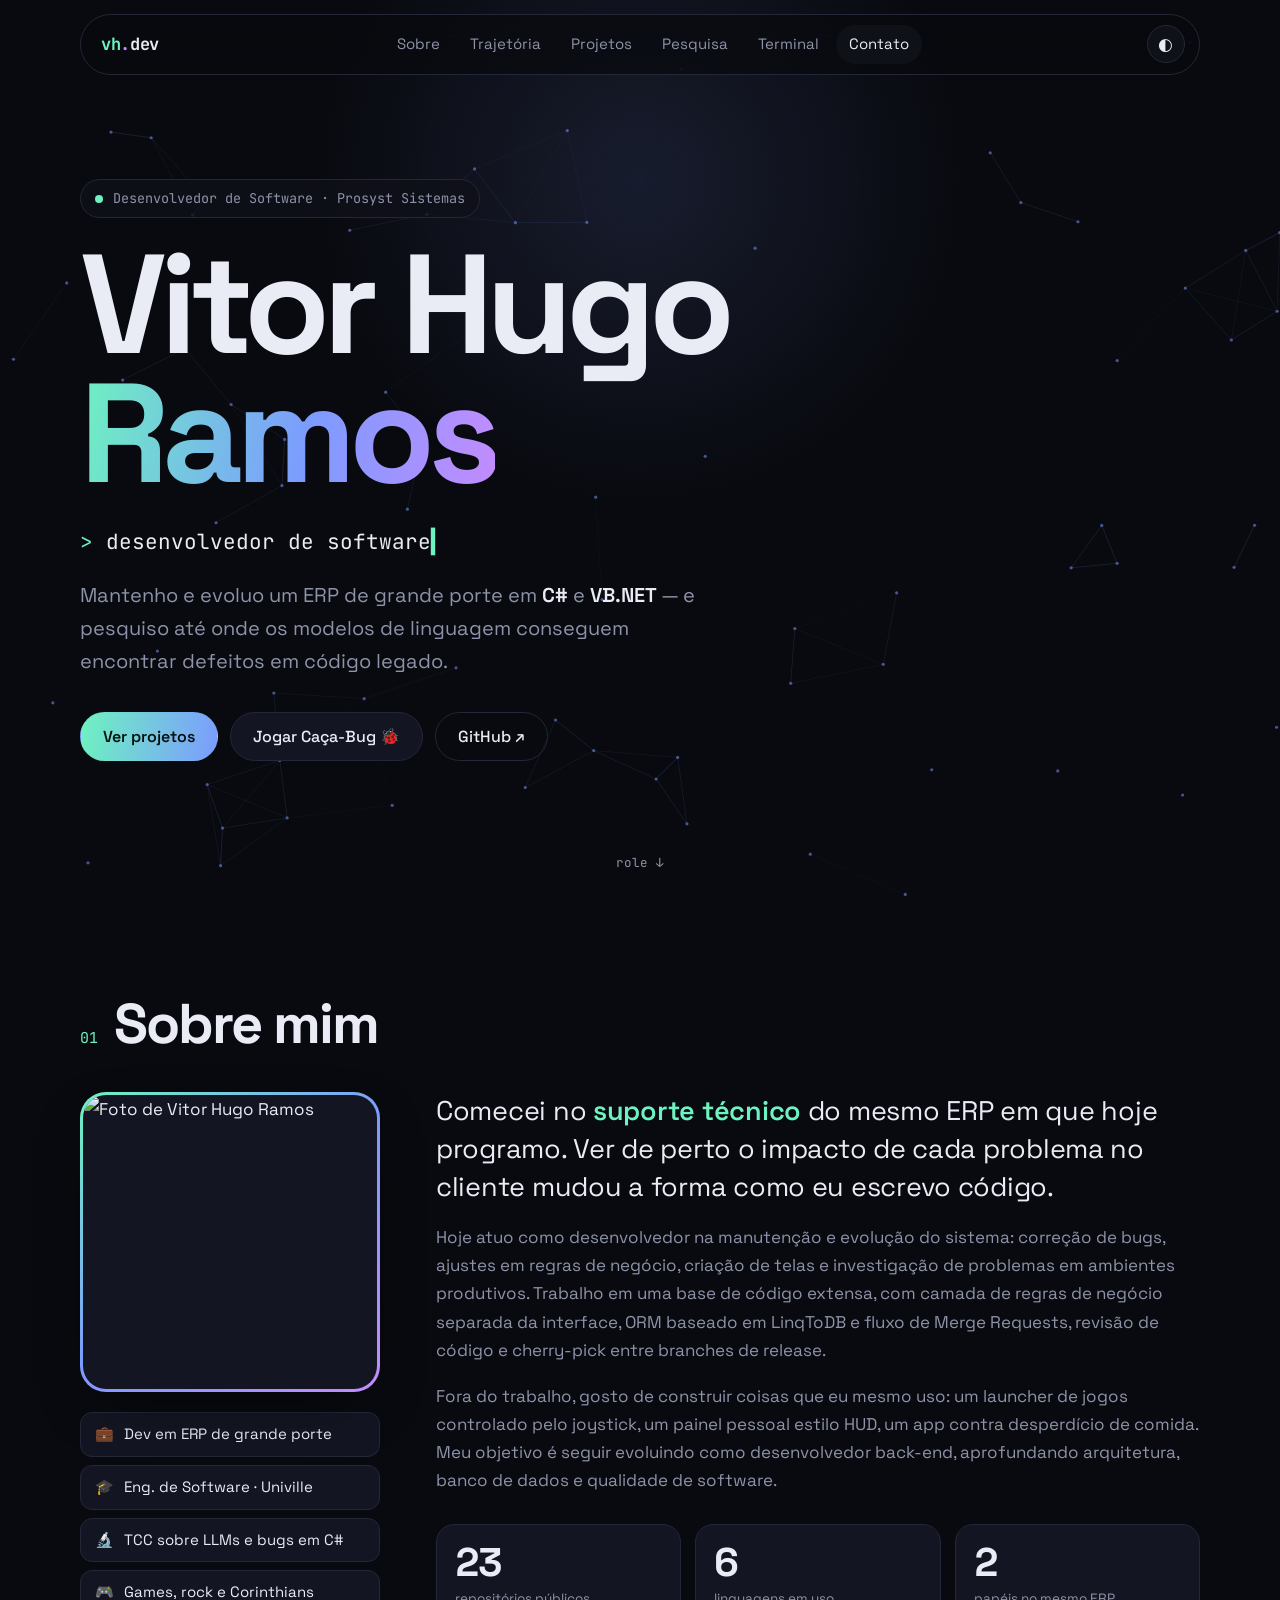
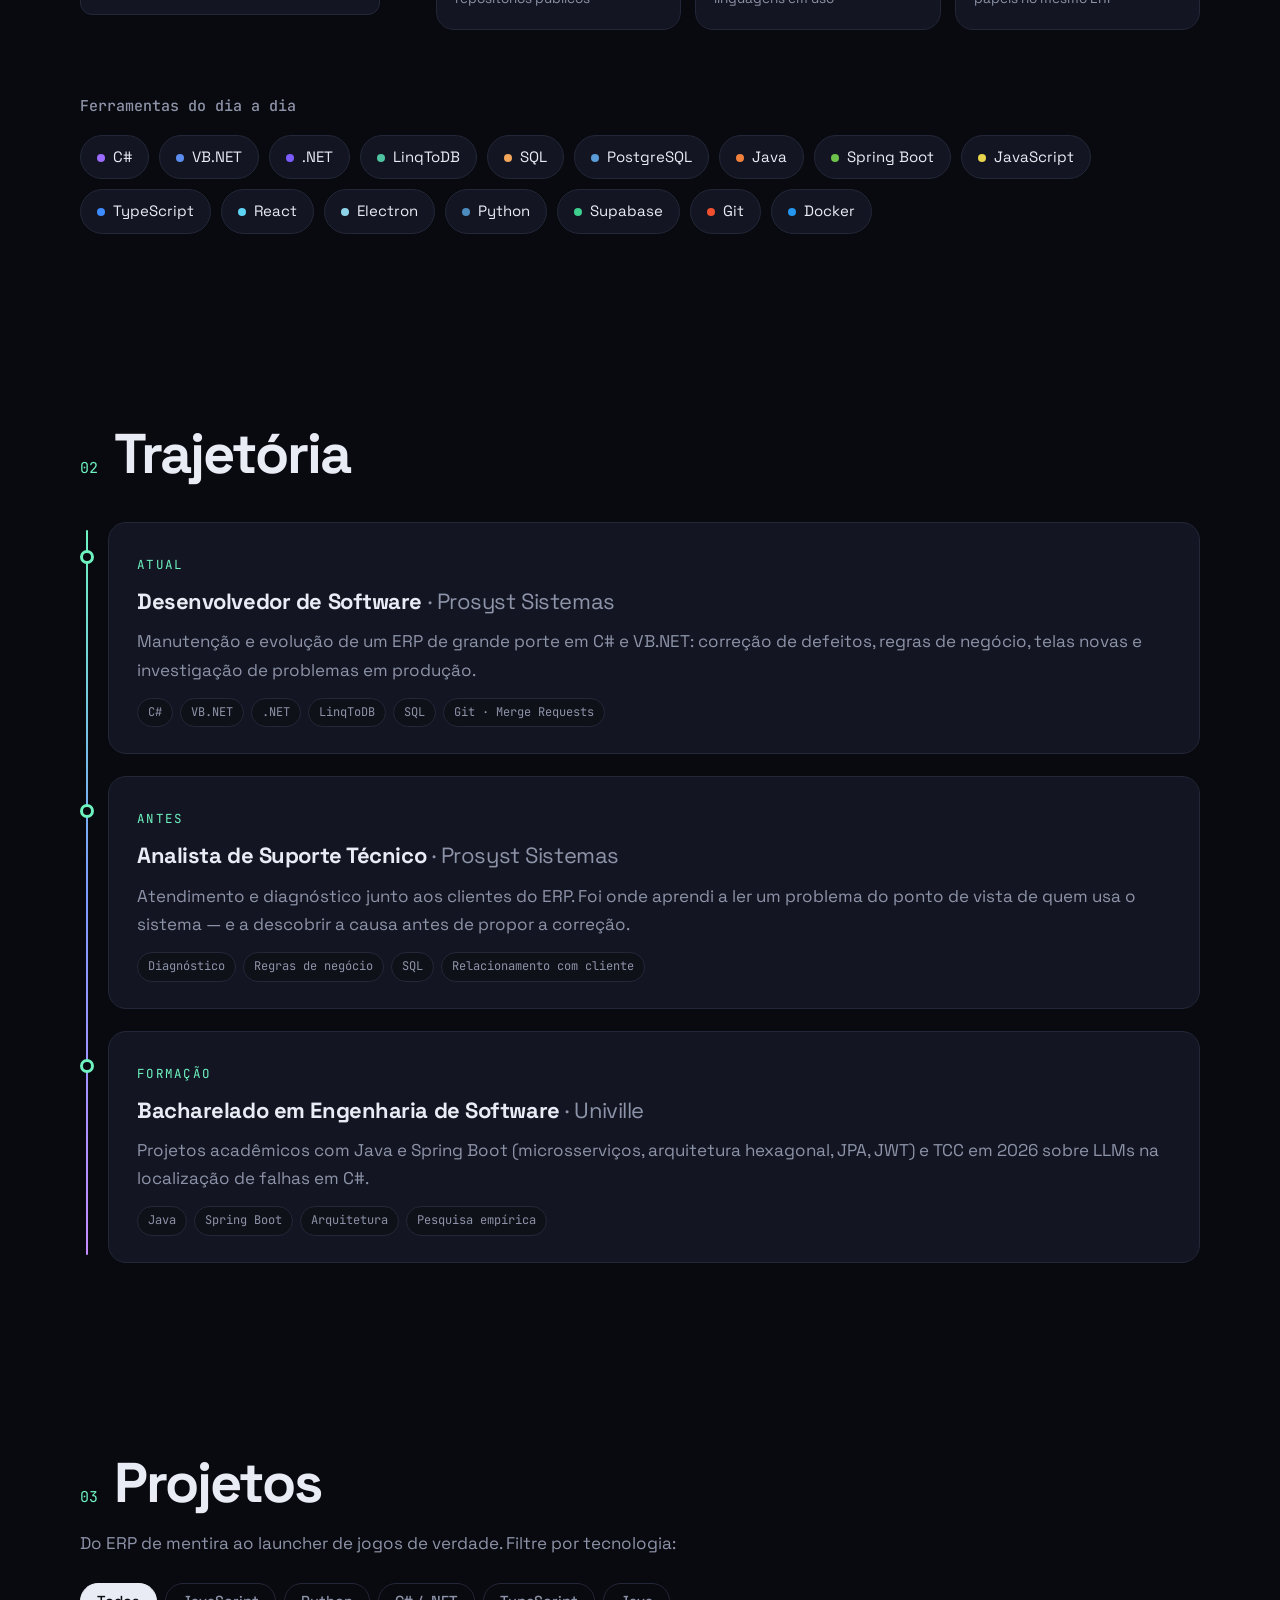
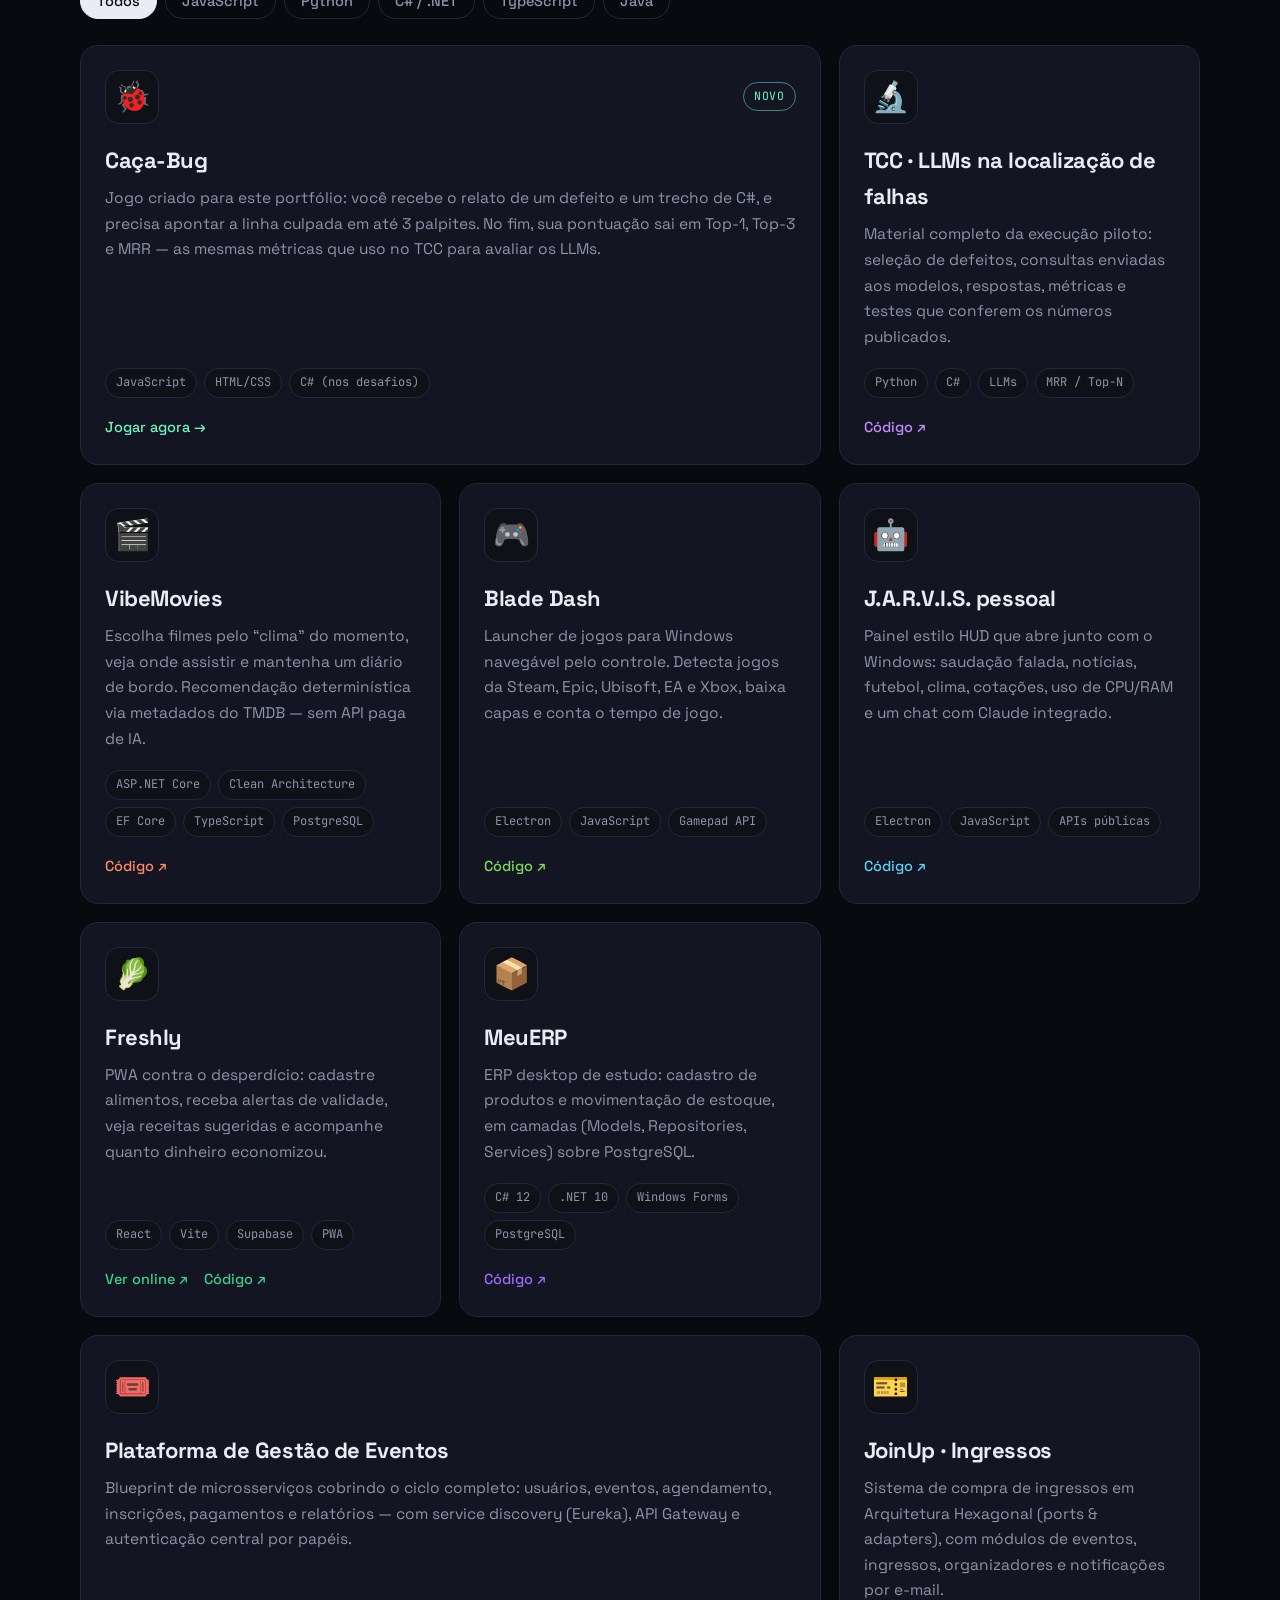
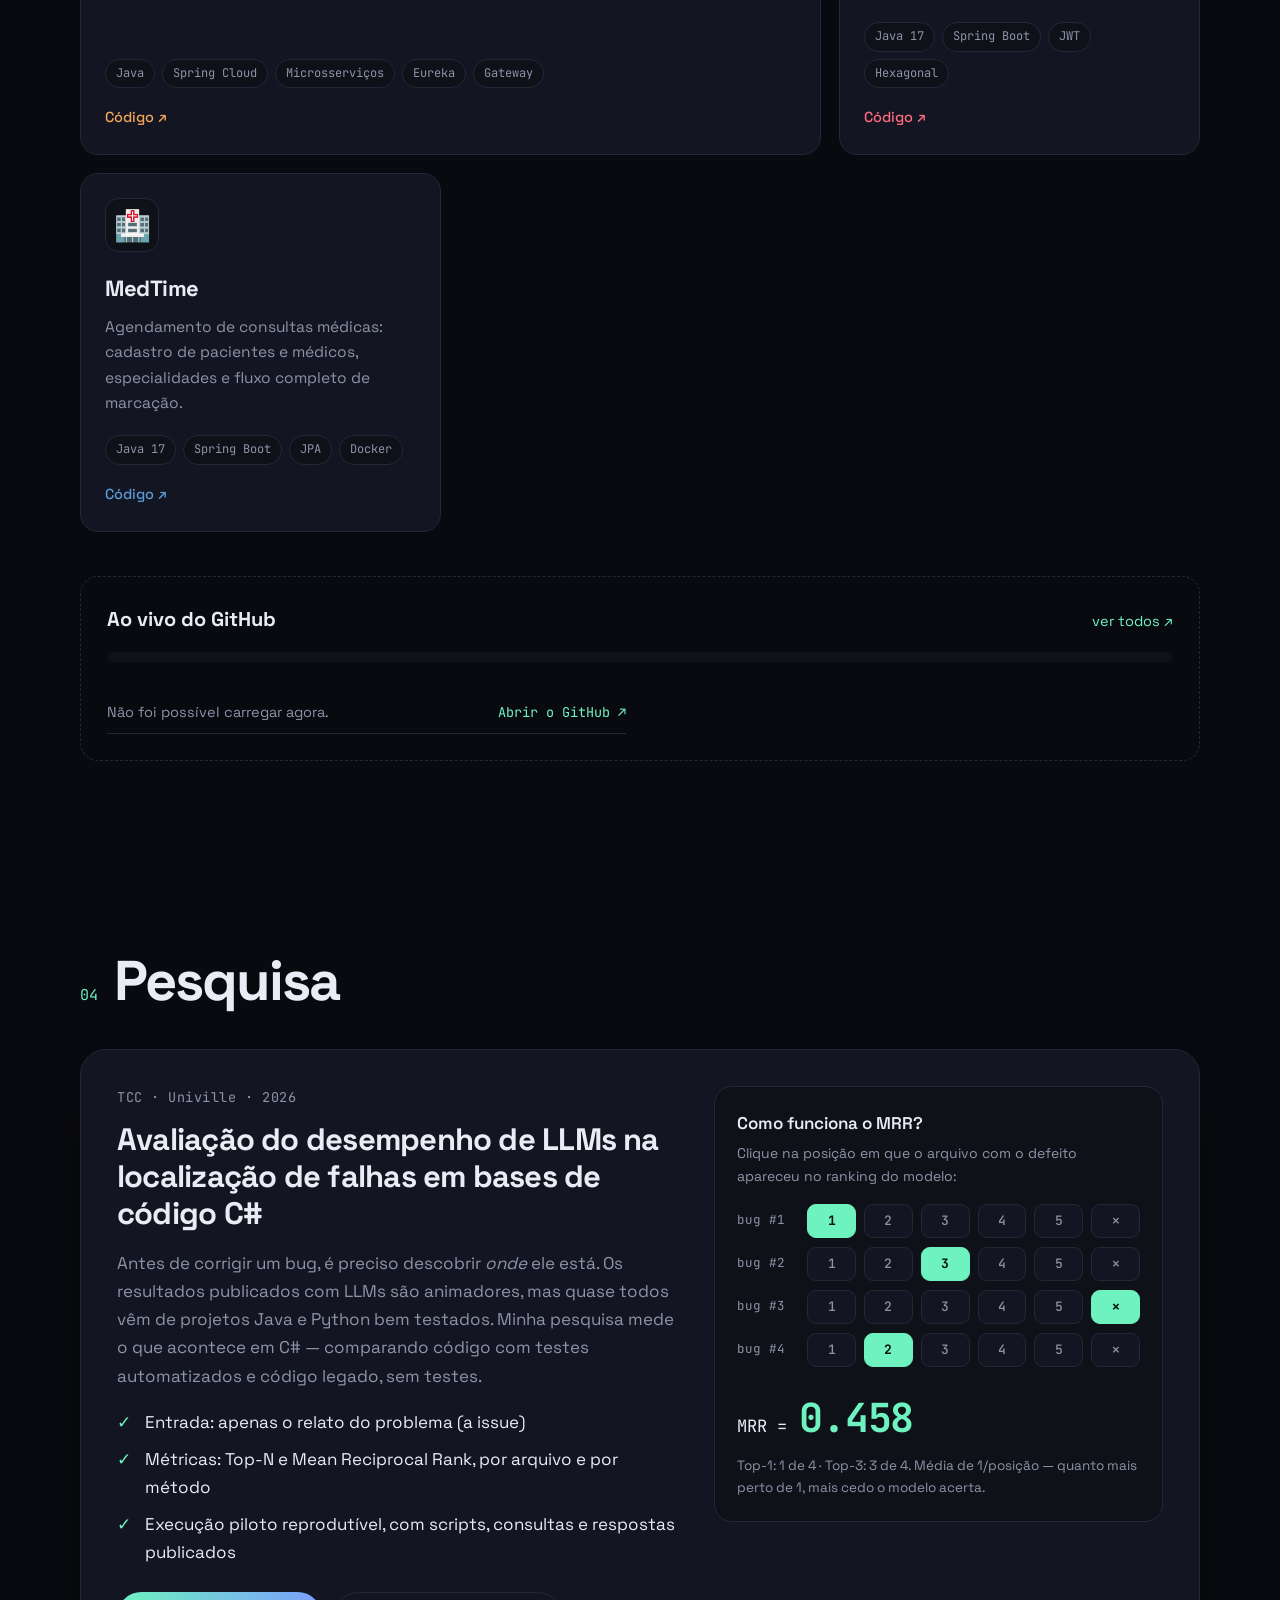
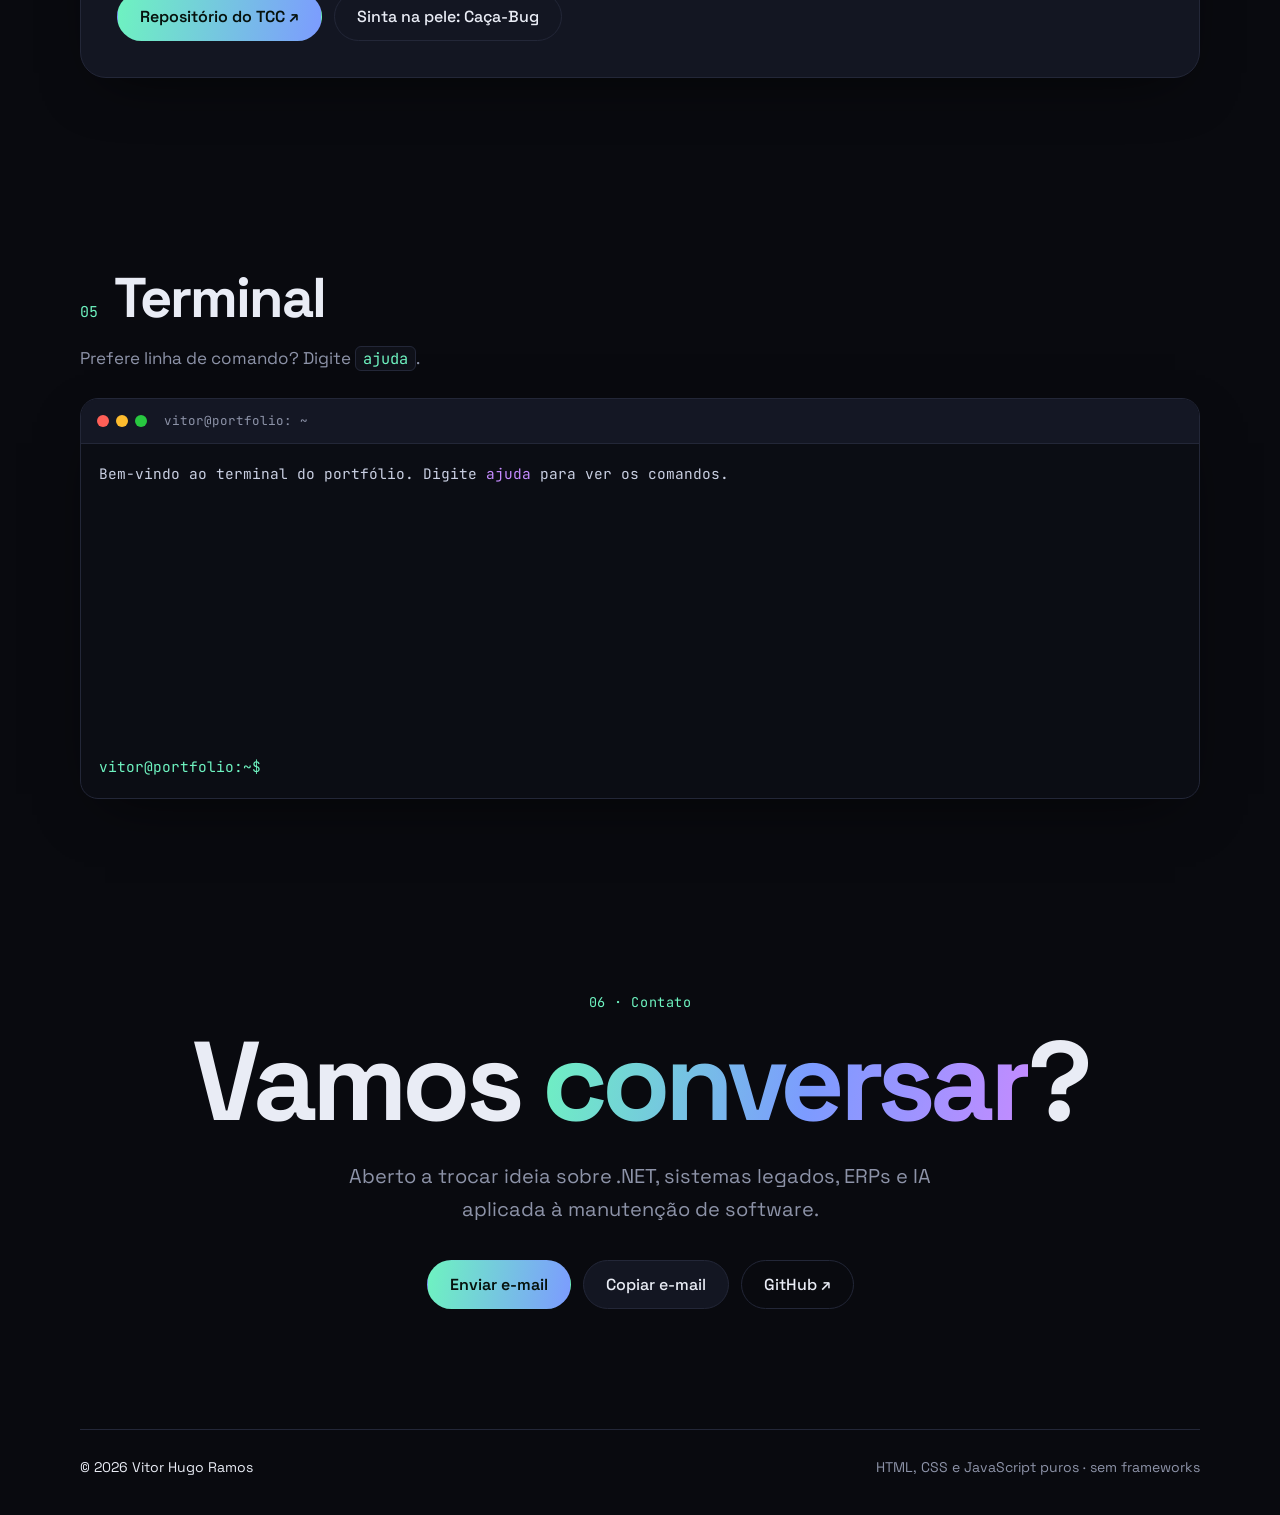
==== commit c1a80c1f: "Volta o portfólio para a primeira versão (tema escuro)" ====
--- a/index.html
+++ b/index.html
@@ -1,160 +1,214 @@
 <!doctype html>
-<html lang="pt-BR">
+<html lang="pt-BR" data-theme="dark">
 <head>
 <meta charset="utf-8">
 <meta name="viewport" content="width=device-width, initial-scale=1">
 <title>Vitor Hugo Ramos — Desenvolvedor de Software</title>
 <meta name="description" content="Portfólio de Vitor Hugo Ramos, desenvolvedor de software em ERP de grande porte (C# / VB.NET) e pesquisador de LLMs aplicados à manutenção de software.">
-<link rel="icon" href="data:image/svg+xml,%3Csvg xmlns='http://www.w3.org/2000/svg' viewBox='0 0 64 64'%3E%3Crect width='64' height='64' fill='%231f3cff'/%3E%3Ctext x='32' y='44' font-family='Arial' font-size='30' font-weight='800' text-anchor='middle' fill='%23fff'%3Evh%3C/text%3E%3C/svg%3E">
-<script>try { var t = localStorage.getItem('theme'); if (t) document.documentElement.dataset.theme = t; } catch (e) {}</script>
+<link rel="icon" href="data:image/svg+xml,%3Csvg xmlns='http://www.w3.org/2000/svg' viewBox='0 0 64 64'%3E%3Crect width='64' height='64' rx='14' fill='%23090a0f'/%3E%3Ctext x='32' y='43' font-family='monospace' font-size='30' font-weight='700' text-anchor='middle' fill='%236ef3c0'%3Evh%3C/text%3E%3C/svg%3E">
 <link rel="preconnect" href="https://fonts.googleapis.com">
 <link rel="preconnect" href="https://fonts.gstatic.com" crossorigin>
-<link href="https://fonts.googleapis.com/css2?family=Bricolage+Grotesque:opsz,wght@12..96,400..800&family=Instrument+Sans:wght@400;500;600&family=JetBrains+Mono:wght@400;500;600&display=swap" rel="stylesheet">
+<link href="https://fonts.googleapis.com/css2?family=Space+Grotesk:wght@400;500;600;700&family=JetBrains+Mono:wght@400;500;700&display=swap" rel="stylesheet">
 <link rel="stylesheet" href="styles.css">
 </head>
 <body>
+<div class="glow" aria-hidden="true"></div>
 
 <header class="nav">
-  <a class="nav-name" href="#topo">Vitor Hugo Ramos</a>
-  <nav class="nav-links" id="navLinks" aria-label="Seções">
+  <a class="brand" href="#topo" aria-label="Início"><span class="brand-mark">vh</span><span class="brand-dot">.</span>dev</a>
+  <nav class="nav-links" id="navLinks">
     <a href="#sobre">Sobre</a>
     <a href="#trajetoria">Trajetória</a>
     <a href="#projetos">Projetos</a>
     <a href="#pesquisa">Pesquisa</a>
+    <a href="#terminal">Terminal</a>
     <a href="#contato">Contato</a>
   </nav>
-  <div class="nav-meta">
-    <span class="clock">Brasília <span id="clock">--:--</span></span>
-    <button class="theme" id="themeBtn" type="button" aria-label="Alternar tema claro e escuro"><i></i></button>
+  <div class="nav-actions">
+    <button class="icon-btn" id="themeBtn" aria-label="Alternar tema claro/escuro" title="Alternar tema">◐</button>
+    <button class="icon-btn menu-btn" id="menuBtn" aria-label="Abrir menu" aria-expanded="false">☰</button>
   </div>
 </header>
 
 <main id="topo">
 
-  <section class="hero wrap-x">
-    <div class="hero-top">
-      <p class="label">Desenvolvedor de software · Prosyst Sistemas</p>
-      <p class="label avail">Aberto a conversas</p>
-    </div>
-    <h1>
-      <span>Vitor Hugo</span>
-      <span class="l2">Ramos<span class="ph"><img src="https://avatars.githubusercontent.com/u/127155752?v=4" alt="Foto de Vitor Hugo Ramos" width="460" height="460"></span></span>
-    </h1>
-    <div class="hero-grid">
-      <p class="big">Mantenho e evoluo um ERP de grande porte em <em>C#</em> e <em>VB.NET</em>, e pesquiso até onde os modelos de linguagem conseguem achar defeitos em código legado.</p>
-      <div>
-        <p class="label">Agora</p>
-        <p>Correção de defeitos, regras de negócio e telas novas num sistema que roda a operação de empresas de verdade.</p>
-      </div>
-      <ul class="links">
-        <li><a href="#projetos">Projetos <span>↓</span></a></li>
-        <li><a href="caca-bug/">Jogar Caça-Bug <span>→</span></a></li>
-        <li><a href="https://github.com/vitorhugoramosd" target="_blank" rel="noopener">GitHub <span>↗</span></a></li>
-      </ul>
-    </div>
-  </section>
-
-  <div class="marquee" aria-hidden="true"><div class="marquee-in" id="marquee"></div></div>
-
-  <section class="sec wrap-x" id="sobre">
-    <div class="sec-h"><span class="n">01</span><h2>Sobre</h2></div>
-    <div>
-      <p class="state">Comecei no <em>suporte técnico</em> do mesmo ERP em que hoje programo. Ver de perto o impacto de cada problema no cliente mudou a forma como eu escrevo código.</p>
-      <div class="cols">
-        <p>Hoje atuo na manutenção e evolução do sistema: correção de bugs, ajustes em regras de negócio, criação de telas e investigação de problemas em produção. É uma base de código extensa, com regras de negócio separadas da interface, ORM baseado em LinqToDB e fluxo de Merge Requests, revisão de código e cherry-pick entre branches de release.</p>
-        <p>Fora do trabalho, construo coisas que eu mesmo uso: um launcher de jogos controlado pelo joystick, um painel pessoal que abre com o Windows, um app contra desperdício de comida. Quero seguir evoluindo no back-end, em arquitetura, banco de dados e qualidade de software.</p>
-      </div>
-      <div class="stats">
-        <div class="stat"><b id="nRepos">23</b><span>repositórios públicos</span></div>
-        <div class="stat"><b id="nLangs">6</b><span>linguagens em uso</span></div>
-        <div class="stat"><b>2</b><span>papéis no mesmo ERP: suporte e desenvolvimento</span></div>
-      </div>
-    </div>
-  </section>
-
-  <section class="sec wrap-x" id="trajetoria">
-    <div class="sec-h"><span class="n">02</span><h2>Trajetória</h2></div>
-    <ol class="path">
-      <li>
-        <span class="when">Atual</span>
-        <h3>Desenvolvedor de Software<small>Prosyst Sistemas</small></h3>
-        <p>Manutenção e evolução de um ERP de grande porte em C# e VB.NET: correção de defeitos, regras de negócio, telas novas e investigação de problemas em produção.</p>
+  <!-- HERO -->
+  <section class="hero">
+    <canvas id="net" aria-hidden="true"></canvas>
+    <div class="hero-inner">
+      <p class="eyebrow"><span class="pulse"></span> Desenvolvedor de Software · Prosyst Sistemas</p>
+      <h1>Vitor Hugo<br><span class="grad">Ramos</span></h1>
+      <p class="typed-line"><span class="prompt">&gt;</span> <span id="typed"></span><span class="caret">▍</span></p>
+      <p class="lead">Mantenho e evoluo um ERP de grande porte em <strong>C#</strong> e <strong>VB.NET</strong> — e pesquiso até onde os modelos de linguagem conseguem encontrar defeitos em código legado.</p>
+      <div class="cta">
+        <a class="btn primary" href="#projetos">Ver projetos</a>
+        <a class="btn" href="caca-bug/">Jogar Caça-Bug 🐞</a>
+        <a class="btn ghost" href="https://github.com/vitorhugoramosd" target="_blank" rel="noopener">GitHub ↗</a>
+      </div>
+    </div>
+    <a class="scroll-hint" href="#sobre" aria-label="Rolar para a seção Sobre">role ↓</a>
+  </section>
+
+  <!-- SOBRE -->
+  <section id="sobre" class="section">
+    <div class="section-head reveal">
+      <span class="tag">01</span><h2>Sobre mim</h2>
+    </div>
+    <div class="about">
+      <div class="about-photo reveal">
+        <div class="photo-frame">
+          <img src="https://avatars.githubusercontent.com/u/127155752?v=4" alt="Foto de Vitor Hugo Ramos" width="320" height="320" loading="lazy">
+        </div>
+        <ul class="facts">
+          <li><span>💼</span> Dev em ERP de grande porte</li>
+          <li><span>🎓</span> Eng. de Software · Univille</li>
+          <li><span>🔬</span> TCC sobre LLMs e bugs em C#</li>
+          <li><span>🎮</span> Games, rock e Corinthians</li>
+        </ul>
+      </div>
+      <div class="about-text reveal">
+        <p class="big">Comecei no <strong>suporte técnico</strong> do mesmo ERP em que hoje programo. Ver de perto o impacto de cada problema no cliente mudou a forma como eu escrevo código.</p>
+        <p>Hoje atuo como desenvolvedor na manutenção e evolução do sistema: correção de bugs, ajustes em regras de negócio, criação de telas e investigação de problemas em ambientes produtivos. Trabalho em uma base de código extensa, com camada de regras de negócio separada da interface, ORM baseado em LinqToDB e fluxo de Merge Requests, revisão de código e cherry-pick entre branches de release.</p>
+        <p>Fora do trabalho, gosto de construir coisas que eu mesmo uso: um launcher de jogos controlado pelo joystick, um painel pessoal estilo HUD, um app contra desperdício de comida. Meu objetivo é seguir evoluindo como desenvolvedor back-end, aprofundando arquitetura, banco de dados e qualidade de software.</p>
+        <div class="stats">
+          <div class="stat"><b data-count="23" id="statRepos">0</b><span>repositórios públicos</span></div>
+          <div class="stat"><b data-count="6">0</b><span>linguagens em uso</span></div>
+          <div class="stat"><b data-count="2">0</b><span>papéis no mesmo ERP</span></div>
+        </div>
+      </div>
+    </div>
+
+    <div class="stack reveal">
+      <h3>Ferramentas do dia a dia</h3>
+      <div class="chips" id="stackChips"></div>
+    </div>
+  </section>
+
+  <!-- TRAJETÓRIA -->
+  <section id="trajetoria" class="section">
+    <div class="section-head reveal">
+      <span class="tag">02</span><h2>Trajetória</h2>
+    </div>
+    <ol class="timeline">
+      <li class="reveal">
+        <div class="tl-dot"></div>
+        <div class="tl-card">
+          <span class="tl-when">Atual</span>
+          <h3>Desenvolvedor de Software <em>· Prosyst Sistemas</em></h3>
+          <p>Manutenção e evolução de um ERP de grande porte em C# e VB.NET: correção de defeitos, regras de negócio, telas novas e investigação de problemas em produção.</p>
+          <div class="mini-chips"><span>C#</span><span>VB.NET</span><span>.NET</span><span>LinqToDB</span><span>SQL</span><span>Git · Merge Requests</span></div>
+        </div>
       </li>
-      <li>
-        <span class="when">Antes</span>
-        <h3>Analista de Suporte Técnico<small>Prosyst Sistemas</small></h3>
-        <p>Atendimento e diagnóstico junto aos clientes do ERP. Foi onde aprendi a ler um problema pelo lado de quem usa o sistema, e a achar a causa antes de propor a correção.</p>
+      <li class="reveal">
+        <div class="tl-dot"></div>
+        <div class="tl-card">
+          <span class="tl-when">Antes</span>
+          <h3>Analista de Suporte Técnico <em>· Prosyst Sistemas</em></h3>
+          <p>Atendimento e diagnóstico junto aos clientes do ERP. Foi onde aprendi a ler um problema do ponto de vista de quem usa o sistema — e a descobrir a causa antes de propor a correção.</p>
+          <div class="mini-chips"><span>Diagnóstico</span><span>Regras de negócio</span><span>SQL</span><span>Relacionamento com cliente</span></div>
+        </div>
       </li>
-      <li>
-        <span class="when">Formação</span>
-        <h3>Engenharia de Software<small>Univille · Bacharelado</small></h3>
-        <p>Projetos em Java e Spring Boot (microsserviços, arquitetura hexagonal, JPA, JWT) e TCC em 2026 sobre LLMs na localização de falhas em C#.</p>
+      <li class="reveal">
+        <div class="tl-dot"></div>
+        <div class="tl-card">
+          <span class="tl-when">Formação</span>
+          <h3>Bacharelado em Engenharia de Software <em>· Univille</em></h3>
+          <p>Projetos acadêmicos com Java e Spring Boot (microsserviços, arquitetura hexagonal, JPA, JWT) e TCC em 2026 sobre LLMs na localização de falhas em C#.</p>
+          <div class="mini-chips"><span>Java</span><span>Spring Boot</span><span>Arquitetura</span><span>Pesquisa empírica</span></div>
+        </div>
       </li>
     </ol>
   </section>
 
-  <section class="sec wrap-x" id="projetos">
-    <div class="sec-h"><span class="n">03</span><h2>Projetos</h2></div>
-    <div>
-      <div class="filters" id="filters" role="group" aria-label="Filtrar projetos por linguagem"></div>
-      <ul class="plist" id="plist"></ul>
-    </div>
-  </section>
-
-  <section class="research wrap-x" id="pesquisa">
-    <p class="label">04 · Pesquisa · TCC · Univille · 2026</p>
-    <h2>LLMs conseguem achar o bug em código C#?</h2>
-    <div class="r-grid">
-      <div>
-        <p>Antes de corrigir um defeito, alguém precisa descobrir onde ele está. Os resultados publicados com modelos de linguagem são animadores, mas quase todos vêm de projetos Java e Python bem testados.</p>
-        <p>Meu TCC mede o que acontece em C#, comparando código com testes automatizados e código legado, sem testes.</p>
-        <ul>
-          <li>Entrada: só o relato do problema (a issue)</li>
+  <!-- PROJETOS -->
+  <section id="projetos" class="section">
+    <div class="section-head reveal">
+      <span class="tag">03</span><h2>Projetos</h2>
+    </div>
+    <p class="section-sub reveal">Do ERP de mentira ao launcher de jogos de verdade. Filtre por tecnologia:</p>
+    <div class="filters reveal" id="filters" role="group" aria-label="Filtrar projetos por tecnologia"></div>
+    <div class="grid" id="projectGrid"></div>
+
+    <div class="gh reveal">
+      <div class="gh-head">
+        <h3>Ao vivo do GitHub</h3>
+        <a href="https://github.com/vitorhugoramosd?tab=repositories" target="_blank" rel="noopener">ver todos ↗</a>
+      </div>
+      <div class="lang-bar" id="langBar" aria-hidden="true"></div>
+      <div class="lang-legend" id="langLegend"></div>
+      <ul class="gh-list" id="ghList"><li class="muted">Carregando repositórios…</li></ul>
+    </div>
+  </section>
+
+  <!-- PESQUISA -->
+  <section id="pesquisa" class="section">
+    <div class="section-head reveal">
+      <span class="tag">04</span><h2>Pesquisa</h2>
+    </div>
+    <div class="research reveal">
+      <div class="research-text">
+        <p class="kicker">TCC · Univille · 2026</p>
+        <h3>Avaliação do desempenho de LLMs na localização de falhas em bases de código C#</h3>
+        <p>Antes de corrigir um bug, é preciso descobrir <em>onde</em> ele está. Os resultados publicados com LLMs são animadores, mas quase todos vêm de projetos Java e Python bem testados. Minha pesquisa mede o que acontece em C# — comparando código com testes automatizados e código legado, sem testes.</p>
+        <ul class="ticks">
+          <li>Entrada: apenas o relato do problema (a issue)</li>
           <li>Métricas: Top-N e Mean Reciprocal Rank, por arquivo e por método</li>
-          <li>Execução piloto publicada inteira: scripts, consultas, respostas e métricas</li>
+          <li>Execução piloto reprodutível, com scripts, consultas e respostas publicados</li>
         </ul>
         <div class="cta">
           <a class="btn primary" href="https://github.com/vitorhugoramosd/tcc-llm-localizacao-falhas-csharp" target="_blank" rel="noopener">Repositório do TCC ↗</a>
-          <a class="btn" href="caca-bug/">Tente você: Caça-Bug →</a>
-        </div>
-      </div>
-      <div class="sim">
-        <h3>Como o MRR funciona</h3>
-        <p>Marque em que posição do ranking o modelo colocou o arquivo com o defeito.</p>
-        <div id="mrrRows"></div>
-        <div class="mrr-out"><span>MRR</span><b id="mrrVal">0,000</b></div>
-        <p class="note" id="mrrNote"></p>
-      </div>
-    </div>
-  </section>
-
-  <section class="sec wrap-x" id="github">
-    <div class="sec-h"><span class="n">05</span><h2>GitHub, ao vivo</h2></div>
-    <div>
-      <div class="langbar" id="langBar" aria-hidden="true"></div>
-      <div class="legend" id="legend"></div>
-      <ul class="repos" id="repos"><li><a>Carregando repositórios…</a></li></ul>
-    </div>
-  </section>
-
-  <section class="contact wrap-x" id="contato">
-    <p class="label">06 · Contato</p>
-    <h2>Vamos<br>conversar<span class="grad">.</span></h2>
-    <a class="mail" id="mail" href="#">e-mail</a>
-    <div class="cta">
-      <button class="btn" id="copyBtn" type="button">Copiar e-mail</button>
-      <a class="btn" href="https://github.com/vitorhugoramosd" target="_blank" rel="noopener">GitHub ↗</a>
-      <a class="btn" id="li" href="#" target="_blank" rel="noopener" hidden>LinkedIn ↗</a>
+          <a class="btn" href="caca-bug/">Sinta na pele: Caça-Bug</a>
+        </div>
+      </div>
+      <div class="mrr" aria-label="Demonstração interativa da métrica MRR">
+        <p class="mrr-title">Como funciona o MRR?</p>
+        <p class="mrr-sub">Clique na posição em que o arquivo com o defeito apareceu no ranking do modelo:</p>
+        <div class="mrr-rows" id="mrrRows"></div>
+        <div class="mrr-out">
+          <span>MRR =</span><b id="mrrVal">0.000</b>
+        </div>
+        <p class="mrr-note" id="mrrNote">Média de 1/posição. Quanto mais perto de 1, mais cedo o modelo acerta.</p>
+      </div>
+    </div>
+  </section>
+
+  <!-- TERMINAL -->
+  <section id="terminal" class="section">
+    <div class="section-head reveal">
+      <span class="tag">05</span><h2>Terminal</h2>
+    </div>
+    <p class="section-sub reveal">Prefere linha de comando? Digite <code>ajuda</code>.</p>
+    <div class="term reveal" id="term">
+      <div class="term-bar"><i></i><i></i><i></i><span>vitor@portfolio: ~</span></div>
+      <div class="term-body" id="termBody" aria-live="polite"></div>
+      <label class="term-input">
+        <span class="prompt">vitor@portfolio:~$</span>
+        <input id="termIn" type="text" autocomplete="off" autocapitalize="off" spellcheck="false" aria-label="Comando do terminal">
+      </label>
+    </div>
+  </section>
+
+  <!-- CONTATO -->
+  <section id="contato" class="section contact">
+    <div class="reveal">
+      <p class="kicker">06 · Contato</p>
+      <h2 class="contact-title">Vamos <span class="grad">conversar</span>?</h2>
+      <p class="lead">Aberto a trocar ideia sobre .NET, sistemas legados, ERPs e IA aplicada à manutenção de software.</p>
+      <div class="cta center">
+        <a class="btn primary" id="mailBtn" href="#">Enviar e-mail</a>
+        <button class="btn" id="copyBtn" type="button">Copiar e-mail</button>
+        <a class="btn ghost" href="https://github.com/vitorhugoramosd" target="_blank" rel="noopener">GitHub ↗</a>
+        <a class="btn ghost" id="linkedinBtn" href="#" target="_blank" rel="noopener" hidden>LinkedIn ↗</a>
+      </div>
     </div>
   </section>
 </main>
 
-<footer class="foot">
+<footer class="footer">
   <span>© <span id="year"></span> Vitor Hugo Ramos</span>
-  <span>HTML, CSS e JavaScript, sem framework</span>
+  <span class="muted">HTML, CSS e JavaScript puros · sem frameworks</span>
 </footer>
 
-<div class="peek" id="peek" aria-hidden="true"></div>
 <div class="toast" id="toast" role="status"></div>
 <script src="script.js"></script>
 </body>
--- a/styles.css
+++ b/styles.css
@@ -1,221 +1,290 @@
-/* =========================================================
-   Editorial: tipografia grande, fios finos, uma cor só.
-   ========================================================= */
 :root {
-  --bg: #f1f1ee;
-  --ink: #0d0d0d;
-  --soft: #5f5f5b;
-  --rule: #0d0d0d;
-  --hair: #c9c9c4;
-  --blue: #1f3cff;
-  --on-blue: #ffffff;
-  --display: "Bricolage Grotesque", "Arial Narrow", Arial, sans-serif;
-  --sans: "Instrument Sans", system-ui, -apple-system, "Segoe UI", sans-serif;
+  --bg: #090a0f;
+  --bg-2: #0f1119;
+  --card: #131622;
+  --line: #232738;
+  --text: #e9ecf5;
+  --muted: #8d93a8;
+  --a1: #6ef3c0;
+  --a2: #7c9bff;
+  --a3: #c58bff;
+  --danger: #ff6b81;
+  --radius: 18px;
+  --font: "Space Grotesk", system-ui, -apple-system, "Segoe UI", sans-serif;
   --mono: "JetBrains Mono", ui-monospace, Consolas, monospace;
-  --pad: clamp(18px, 3.4vw, 52px);
-
-  /* nomes usados pelo Caça-Bug */
-  --paper: var(--bg); --bg-2: #e6e6e2; --card: var(--bg); --line: var(--ink);
-  --text: var(--ink); --muted: var(--soft); --a1: var(--blue); --a2: var(--blue); --a3: var(--blue);
-  --danger: #d92b2b; --radius: 0; --font: var(--sans);
-}
-:root[data-theme="dark"] {
-  --bg: #0c0c0c; --ink: #f1f1ee; --soft: #9b9b96; --rule: #f1f1ee; --hair: #2e2e2c;
-  --blue: #5670ff; --bg-2: #181818; --danger: #ff6464;
+  --shadow: 0 20px 60px -25px rgba(0, 0, 0, .7);
+}
+:root[data-theme="light"] {
+  --bg: #f5f6fb;
+  --bg-2: #eceef6;
+  --card: #ffffff;
+  --line: #dcdfec;
+  --text: #12141d;
+  --muted: #5d6379;
+  --a1: #0aa877;
+  --a2: #3a5bdc;
+  --a3: #8a3fd6;
+  --danger: #d6334d;
+  --shadow: 0 20px 50px -28px rgba(30, 40, 90, .35);
 }
 
 * { box-sizing: border-box; }
 [hidden] { display: none !important; }
-html { scroll-behavior: smooth; scroll-padding-top: 72px; }
-body { margin: 0; background: var(--bg); color: var(--ink); font-family: var(--sans); font-size: 17px; line-height: 1.5; -webkit-font-smoothing: antialiased; overflow-x: hidden; }
+html { scroll-behavior: smooth; scroll-padding-top: 84px; }
+body {
+  margin: 0;
+  background: var(--bg);
+  color: var(--text);
+  font-family: var(--font);
+  font-size: 17px;
+  line-height: 1.65;
+  overflow-x: hidden;
+  -webkit-font-smoothing: antialiased;
+}
 a { color: inherit; text-decoration: none; }
-img { display: block; max-width: 100%; }
-button { font: inherit; color: inherit; }
-::selection { background: var(--blue); color: var(--on-blue); }
-:focus-visible { outline: 2px solid var(--blue); outline-offset: 3px; }
-
-/* ---------- peças compartilhadas (site + jogo) ---------- */
-h1, h2, h3 { font-family: var(--display); font-weight: 700; letter-spacing: -.04em; line-height: .9; margin: 0; }
-.grad { color: var(--blue); }
-.kicker, .label { font: 500 12.5px var(--mono); text-transform: uppercase; letter-spacing: .06em; color: var(--soft); margin: 0 0 12px; }
-.lead { font-size: clamp(18px, 1.6vw, 21px); max-width: 620px; margin: 0 0 26px; }
-.cta { display: flex; flex-wrap: wrap; gap: 12px; align-items: center; }
+img { max-width: 100%; display: block; }
+code, .mono { font-family: var(--mono); font-size: .9em; }
+code { background: var(--bg-2); border: 1px solid var(--line); padding: 1px 7px; border-radius: 6px; color: var(--a1); }
+strong { font-weight: 600; }
+.muted { color: var(--muted); }
+:focus-visible { outline: 2px solid var(--a1); outline-offset: 3px; border-radius: 6px; }
+
+.grad {
+  background: linear-gradient(100deg, var(--a1), var(--a2) 55%, var(--a3));
+  -webkit-background-clip: text; background-clip: text; color: transparent;
+}
+
+/* cursor glow */
+.glow {
+  position: fixed; inset: 0; pointer-events: none; z-index: 0;
+  background: radial-gradient(520px circle at var(--mx, 50%) var(--my, 20%), color-mix(in srgb, var(--a2) 13%, transparent), transparent 65%);
+}
+
+/* NAV */
+.nav {
+  position: fixed; top: 14px; left: 50%; transform: translateX(-50%);
+  width: min(1120px, calc(100% - 28px)); z-index: 50;
+  display: flex; align-items: center; justify-content: space-between; gap: 16px;
+  padding: 10px 14px 10px 20px;
+  background: color-mix(in srgb, var(--bg) 72%, transparent);
+  backdrop-filter: blur(16px); -webkit-backdrop-filter: blur(16px);
+  border: 1px solid var(--line); border-radius: 999px;
+}
+.brand { font-family: var(--mono); font-weight: 700; letter-spacing: -.02em; }
+.brand-mark { color: var(--a1); }
+.brand-dot { color: var(--a3); }
+.nav-links { display: flex; gap: 4px; }
+.nav-links a { padding: 7px 13px; border-radius: 999px; font-size: 15px; color: var(--muted); transition: .2s; }
+.nav-links a:hover, .nav-links a.active { color: var(--text); background: var(--bg-2); }
+.nav-actions { display: flex; gap: 6px; }
+.icon-btn {
+  width: 38px; height: 38px; border-radius: 50%; border: 1px solid var(--line);
+  background: var(--bg-2); color: var(--text); font-size: 17px; cursor: pointer; transition: .2s;
+}
+.icon-btn:hover { border-color: var(--a1); color: var(--a1); }
+.menu-btn { display: none; }
+
+/* HERO */
+.hero { position: relative; min-height: 100svh; display: grid; place-items: center; padding: 120px 20px 80px; }
+#net { position: absolute; inset: 0; width: 100%; height: 100%; opacity: .75; }
+.hero-inner { position: relative; z-index: 1; width: min(1120px, 100%); }
+.eyebrow {
+  display: inline-flex; align-items: center; gap: 10px; margin: 0 0 22px;
+  font-family: var(--mono); font-size: 13.5px; color: var(--muted);
+  padding: 7px 14px; border: 1px solid var(--line); border-radius: 999px; background: color-mix(in srgb, var(--bg-2) 80%, transparent);
+}
+.pulse { width: 8px; height: 8px; border-radius: 50%; background: var(--a1); box-shadow: 0 0 0 0 var(--a1); animation: pulse 2s infinite; }
+@keyframes pulse { 70% { box-shadow: 0 0 0 10px transparent; } 100% { box-shadow: 0 0 0 0 transparent; } }
+h1 { font-size: clamp(54px, 11vw, 148px); line-height: .92; letter-spacing: -.05em; margin: 0 0 26px; font-weight: 700; }
+.typed-line { font-family: var(--mono); font-size: clamp(15px, 2.1vw, 21px); margin: 0 0 18px; min-height: 1.7em; }
+.prompt { color: var(--a1); }
+.caret { color: var(--a1); animation: blink 1s steps(1) infinite; }
+@keyframes blink { 50% { opacity: 0; } }
+.lead { max-width: 640px; color: var(--muted); font-size: clamp(17px, 1.6vw, 20px); margin: 0 0 34px; }
+.lead strong { color: var(--text); }
+.cta { display: flex; flex-wrap: wrap; gap: 12px; }
 .cta.center { justify-content: center; }
 .btn {
-  display: inline-flex; align-items: center; gap: 10px; padding: 13px 22px; cursor: pointer;
-  font: 600 15px var(--sans); background: transparent; color: var(--ink); border: 1.5px solid var(--ink);
-  transition: background .18s, color .18s;
-}
-.btn:hover { background: var(--ink); color: var(--bg); }
-.btn.primary { background: var(--blue); border-color: var(--blue); color: var(--on-blue); }
-.btn.primary:hover { background: var(--ink); border-color: var(--ink); color: var(--bg); }
-.pill { font: 500 12.5px var(--mono); padding: 6px 11px; border: 1px solid var(--ink); }
-.stat { border-top: 1.5px solid var(--ink); padding: 12px 0 0; text-align: left; }
-.stat b { display: block; font: 700 clamp(40px, 5vw, 68px)/1 var(--display); letter-spacing: -.04em; font-variant-numeric: tabular-nums; }
-.stat span { font-size: 14px; color: var(--soft); }
-.brand { font: 700 15px var(--display); letter-spacing: -.01em; }
-.brand-dot { color: var(--blue); }
-.glow { display: none; }
-
-/* ---------- navegação ---------- */
-.nav { position: sticky; top: 0; z-index: 30; display: flex; align-items: center; justify-content: space-between; gap: 20px; padding: 14px var(--pad); background: var(--bg); border-bottom: 1px solid var(--hair); }
-.nav-name { font: 700 17px var(--display); letter-spacing: -.02em; }
-.nav-links { display: flex; gap: clamp(14px, 2.4vw, 34px); font-size: 15px; font-weight: 500; }
-.nav-links a { position: relative; padding: 2px 0; }
-.nav-links a::after { content: ""; position: absolute; left: 0; right: 0; bottom: -2px; height: 2px; background: var(--blue); transform: scaleX(0); transform-origin: left; transition: transform .22s; }
-.nav-links a:hover::after, .nav-links a.active::after { transform: scaleX(1); }
-.nav-meta { display: flex; align-items: center; gap: 16px; font: 500 12.5px var(--mono); color: var(--soft); }
-.theme { background: none; border: 1px solid var(--ink); width: 30px; height: 30px; cursor: pointer; display: grid; place-items: center; padding: 0; }
-.theme i { width: 12px; height: 12px; border-radius: 50%; background: var(--ink); display: block; }
-.theme:hover { background: var(--ink); } .theme:hover i { background: var(--bg); }
-
-/* ---------- hero ---------- */
-.wrap-x { padding-inline: var(--pad); }
-.hero { padding-top: clamp(26px, 5vw, 64px); padding-bottom: clamp(36px, 5vw, 70px); }
-.hero-top { display: flex; justify-content: space-between; gap: 16px; flex-wrap: wrap; margin-bottom: clamp(18px, 3vw, 40px); }
-.hero-top .label { margin: 0; }
-.avail { display: inline-flex; align-items: center; gap: 8px; }
-.avail::before { content: ""; width: 8px; height: 8px; background: var(--blue); border-radius: 50%; }
-.hero h1 { font-size: clamp(60px, 15.4vw, 250px); font-weight: 800; letter-spacing: -.055em; line-height: .82; text-transform: none; }
-.hero h1 > span { display: block; }
-.hero h1 .l2 { display: flex; align-items: center; gap: .16em; }
-.ph { flex: none; width: .92em; height: .74em; overflow: hidden; background: var(--blue); margin-top: .06em; }
-.ph img { width: 100%; height: 100%; object-fit: cover; object-position: 50% 28%; mix-blend-mode: luminosity; transition: mix-blend-mode .2s; }
-.ph:hover img { mix-blend-mode: normal; }
-.hero-grid { display: grid; grid-template-columns: 1.5fr 1fr 1fr; gap: clamp(20px, 3vw, 48px); margin-top: clamp(28px, 4vw, 56px); padding-top: 22px; border-top: 1.5px solid var(--rule); }
-.hero-grid p { margin: 0; }
-.hero-grid .big { font: 500 clamp(21px, 2.3vw, 31px)/1.22 var(--display); letter-spacing: -.02em; }
-.hero-grid .big em { font-style: normal; color: var(--blue); }
-.links { list-style: none; margin: 0; padding: 0; }
-.links li { border-bottom: 1px solid var(--hair); }
-.links a { display: flex; justify-content: space-between; padding: 10px 0; font-weight: 600; transition: padding .2s, color .2s; }
-.links a:hover { padding-left: 10px; color: var(--blue); }
-
-/* ---------- faixa rolante ---------- */
-.marquee { overflow: hidden; border-block: 1.5px solid var(--rule); padding: 14px 0; white-space: nowrap; }
-.marquee-in { display: inline-flex; animation: slide 38s linear infinite; }
-.marquee:hover .marquee-in { animation-play-state: paused; }
-.marquee span { font: 700 clamp(24px, 3.4vw, 46px)/1 var(--display); letter-spacing: -.03em; padding: 0 .45em; }
-.marquee span::after { content: "✳"; color: var(--blue); margin-left: .9em; font-size: .7em; vertical-align: .12em; }
-@keyframes slide { to { transform: translateX(-50%); } }
-
-/* ---------- seções ---------- */
-.sec { display: grid; grid-template-columns: minmax(150px, 1fr) 4fr; gap: clamp(18px, 3vw, 48px); padding-block: clamp(56px, 8vw, 120px); border-bottom: 1px solid var(--hair); }
-.sec-h { position: sticky; top: 84px; align-self: start; }
-.sec-h .n { font: 500 12.5px var(--mono); color: var(--blue); display: block; margin-bottom: 6px; }
-.sec-h h2 { font-size: clamp(22px, 2.2vw, 30px); letter-spacing: -.03em; line-height: 1; }
-
-.state { font: 500 clamp(26px, 3.5vw, 50px)/1.1 var(--display); letter-spacing: -.035em; margin: 0 0 clamp(28px, 4vw, 54px); max-width: 21em; }
-.state em { font-style: normal; color: var(--blue); }
-.cols { display: grid; grid-template-columns: 1fr 1fr; gap: clamp(18px, 3vw, 44px); color: var(--soft); }
-.cols p { margin: 0; }
-.stats { display: grid; grid-template-columns: repeat(3, 1fr); gap: clamp(16px, 3vw, 44px); margin-top: clamp(34px, 5vw, 64px); }
-
-/* trajetória */
-.path { list-style: none; margin: 0; padding: 0; border-top: 1.5px solid var(--rule); }
-.path li { display: grid; grid-template-columns: 110px 1.1fr 1.4fr; gap: clamp(14px, 2.5vw, 40px); padding: clamp(20px, 2.6vw, 34px) 0; border-bottom: 1px solid var(--hair); align-items: start; }
-.path .when { font: 500 12.5px var(--mono); text-transform: uppercase; color: var(--soft); padding-top: 6px; }
-.path h3 { font-size: clamp(24px, 2.7vw, 38px); line-height: .98; }
-.path h3 small { display: block; font: 500 15px var(--sans); letter-spacing: 0; color: var(--blue); margin-top: 8px; }
-.path p { margin: 0; color: var(--soft); }
-
-/* projetos */
-.filters { display: flex; flex-wrap: wrap; gap: 6px 22px; margin-bottom: 18px; }
-.filter { background: none; border: 0; padding: 2px 0; cursor: pointer; font: 500 15px var(--sans); color: var(--soft); border-bottom: 2px solid transparent; }
-.filter:hover { color: var(--ink); }
-.filter[aria-pressed="true"] { color: var(--ink); border-bottom-color: var(--blue); }
-.plist { list-style: none; margin: 0; padding: 0; border-top: 1.5px solid var(--rule); }
-.plist li { border-bottom: 1px solid var(--hair); }
-.prow { all: unset; box-sizing: border-box; cursor: pointer; display: grid; grid-template-columns: 44px 1fr auto 26px; gap: clamp(10px, 2vw, 26px); align-items: baseline; width: 100%; padding: clamp(14px, 1.8vw, 24px) 0; transition: padding .22s, background .22s, color .22s; }
-.prow:focus-visible { outline: 2px solid var(--blue); outline-offset: -2px; }
-.prow .i { font: 500 12.5px var(--mono); color: var(--soft); }
-.prow .t { font: 700 clamp(26px, 4.2vw, 62px)/.95 var(--display); letter-spacing: -.045em; }
-.prow .m { font: 500 12.5px var(--mono); text-transform: uppercase; color: var(--soft); text-align: right; white-space: nowrap; }
-.prow .x { font: 400 26px/1 var(--display); text-align: right; transition: transform .22s; }
-.new { font: 600 11px var(--mono); letter-spacing: .04em; text-transform: uppercase; background: var(--blue); color: var(--on-blue); padding: 3px 7px; margin-left: 12px; vertical-align: .55em; }
-@media (hover: hover) {
-  .prow:hover { background: var(--blue); color: var(--on-blue); padding-inline: 16px; }
-  .prow:hover .i, .prow:hover .m { color: var(--on-blue); }
-  .prow:hover .new { background: var(--on-blue); color: var(--blue); }
-}
-.plist li.open .x { transform: rotate(45deg); }
-.pdet { display: grid; grid-template-columns: 44px 1.5fr 1fr; gap: clamp(10px, 2vw, 26px); padding: 4px 0 28px; }
-.pdet p { margin: 0; grid-column: 2; font-size: 18px; max-width: 34em; }
-.pdet .side { font: 500 13px/1.7 var(--mono); color: var(--soft); }
-.pdet .side a { display: block; color: var(--ink); font: 600 15px var(--sans); margin-top: 10px; }
-.pdet .side a:hover { color: var(--blue); }
-.peek { position: fixed; z-index: 40; left: 0; top: 0; width: 300px; padding: 16px 18px; background: var(--ink); color: var(--bg); font-size: 14.5px; line-height: 1.45; pointer-events: none; opacity: 0; transition: opacity .15s; }
-.peek.on { opacity: 1; }
-.peek small { display: block; font: 500 11.5px var(--mono); opacity: .65; margin-top: 10px; }
-
-/* pesquisa */
-.research { background: var(--blue); color: var(--on-blue); padding-block: clamp(56px, 8vw, 120px); }
-.research .label { color: var(--on-blue); opacity: .8; }
-.research h2 { font-size: clamp(34px, 5.6vw, 88px); max-width: 15em; margin-bottom: clamp(30px, 4vw, 60px); }
-.r-grid { display: grid; grid-template-columns: 1.15fr 1fr; gap: clamp(26px, 5vw, 90px); align-items: start; }
-.r-grid p { margin: 0 0 16px; font-size: 18px; max-width: 34em; }
-.r-grid ul { margin: 22px 0 28px; padding: 0; list-style: none; border-top: 1px solid rgba(255, 255, 255, .45); }
-.r-grid li { padding: 10px 0; border-bottom: 1px solid rgba(255, 255, 255, .45); font-weight: 500; }
-.research .btn { border-color: var(--on-blue); color: var(--on-blue); }
-.research .btn:hover, .research .btn.primary { background: var(--on-blue); color: var(--blue); border-color: var(--on-blue); }
-.research .btn.primary:hover { background: #0d0d0d; border-color: #0d0d0d; color: #fff; }
-.sim { border: 1.5px solid var(--on-blue); padding: clamp(18px, 2.4vw, 30px); }
-.sim h3 { font-size: 24px; letter-spacing: -.02em; line-height: 1.05; margin-bottom: 6px; }
-.sim > p { font-size: 14.5px; opacity: .85; margin: 0 0 16px; }
-.mrr-row { display: flex; align-items: center; gap: 6px; margin-bottom: 6px; }
-.mrr-row > span { font: 500 12px var(--mono); width: 54px; flex: none; }
-.mrr-row button { flex: 1; height: 34px; border: 1px solid rgba(255, 255, 255, .6); background: transparent; color: var(--on-blue); cursor: pointer; font: 600 13px var(--mono); padding: 0; transition: background .12s; }
-.mrr-row button:hover { background: rgba(255, 255, 255, .18); }
-.mrr-row button[aria-pressed="true"] { background: var(--on-blue); color: var(--blue); border-color: var(--on-blue); }
-.mrr-out { display: flex; align-items: baseline; gap: 14px; margin-top: 16px; font: 500 14px var(--mono); }
-.mrr-out b { font: 800 clamp(52px, 6vw, 86px)/1 var(--display); letter-spacing: -.05em; font-variant-numeric: tabular-nums; }
-.sim .note { font: 500 12.5px var(--mono); opacity: .8; margin: 6px 0 0; }
-
-/* github */
-.langbar { display: flex; height: 14px; margin: 0 0 10px; }
-.langbar i { background: var(--blue); height: 100%; border-right: 2px solid var(--bg); }
-.legend { display: flex; flex-wrap: wrap; gap: 4px 22px; font: 500 12.5px var(--mono); color: var(--soft); margin-bottom: 26px; }
-.repos { list-style: none; margin: 0; padding: 0; border-top: 1.5px solid var(--rule); }
-.repos li { border-bottom: 1px solid var(--hair); }
-.repos a { display: grid; grid-template-columns: 1fr auto auto; gap: 20px; padding: 12px 0; font-weight: 600; transition: padding .2s, color .2s; }
-.repos a:hover { padding-left: 10px; color: var(--blue); }
-.repos small { font: 500 12.5px var(--mono); color: var(--soft); white-space: nowrap; align-self: center; }
-
-/* contato */
-.contact { padding-block: clamp(70px, 10vw, 150px) clamp(30px, 4vw, 50px); }
-.contact h2 { font-size: clamp(54px, 13vw, 210px); font-weight: 800; letter-spacing: -.055em; line-height: .84; margin-bottom: clamp(28px, 4vw, 56px); }
-.mail { font: 600 clamp(19px, 2.8vw, 40px)/1.1 var(--display); letter-spacing: -.03em; border-bottom: 3px solid var(--blue); overflow-wrap: anywhere; transition: color .2s; }
-.mail:hover { color: var(--blue); }
-.contact .cta { margin-top: 30px; }
-.foot { display: flex; justify-content: space-between; flex-wrap: wrap; gap: 8px; padding: 18px var(--pad) 26px; border-top: 1px solid var(--hair); font: 500 12.5px var(--mono); color: var(--soft); }
-.toast { position: fixed; bottom: 22px; left: 50%; transform: translate(-50%, 80px); background: var(--ink); color: var(--bg); padding: 11px 18px; font-size: 14.5px; font-weight: 500; transition: transform .25s; z-index: 50; }
-.toast.show { transform: translate(-50%, 0); }
-
-/* ---------- telas menores ---------- */
-@media (max-width: 900px) {
-  .nav-links { display: none; }
-  .hero-grid { grid-template-columns: 1fr 1fr; }
-  .hero-grid > :first-child { grid-column: 1 / -1; }
-  .sec { grid-template-columns: 1fr; }
-  .sec-h { position: static; display: flex; align-items: baseline; gap: 12px; }
-  .r-grid { grid-template-columns: 1fr; }
-  .path li { grid-template-columns: 1fr; gap: 8px; }
-  .path .when { padding: 0; }
-  .peek { display: none; }
-}
-@media (max-width: 600px) {
+  display: inline-flex; align-items: center; gap: 8px; padding: 13px 22px; border-radius: 999px;
+  border: 1px solid var(--line); background: var(--card); color: var(--text);
+  font: 500 16px var(--font); cursor: pointer; transition: transform .2s, border-color .2s, box-shadow .2s;
+}
+.btn:hover { transform: translateY(-2px); border-color: var(--a1); }
+.btn.primary { background: linear-gradient(100deg, var(--a1), var(--a2)); color: #06120d; border-color: transparent; font-weight: 600; }
+.btn.primary:hover { box-shadow: 0 12px 34px -12px var(--a1); }
+.btn.ghost { background: transparent; }
+.scroll-hint { position: absolute; bottom: 26px; left: 50%; transform: translateX(-50%); font-family: var(--mono); font-size: 12.5px; color: var(--muted); animation: bob 2.2s ease-in-out infinite; }
+@keyframes bob { 50% { transform: translate(-50%, 7px); } }
+
+/* SECTIONS */
+.section { position: relative; z-index: 1; width: min(1120px, calc(100% - 40px)); margin: 0 auto; padding: 96px 0; }
+.section-head { display: flex; align-items: baseline; gap: 16px; margin-bottom: 40px; }
+.section-head h2 { font-size: clamp(34px, 5vw, 56px); letter-spacing: -.035em; line-height: 1; margin: 0; }
+.tag { font-family: var(--mono); color: var(--a1); font-size: 15px; }
+.section-sub { color: var(--muted); margin: -22px 0 26px; }
+.kicker { font-family: var(--mono); font-size: 13.5px; color: var(--a1); margin: 0 0 12px; letter-spacing: .04em; }
+
+.reveal { opacity: 0; transform: translateY(26px); transition: opacity .7s ease, transform .7s ease; }
+.reveal.in { opacity: 1; transform: none; }
+
+/* ABOUT */
+.about { display: grid; grid-template-columns: 300px 1fr; gap: 56px; align-items: start; }
+.photo-frame { position: relative; border-radius: 26px; padding: 3px; background: linear-gradient(140deg, var(--a1), var(--a2), var(--a3)); box-shadow: var(--shadow); }
+.photo-frame img { border-radius: 23px; width: 100%; height: auto; aspect-ratio: 1; object-fit: cover; background: var(--card); }
+.facts { list-style: none; padding: 0; margin: 20px 0 0; display: grid; gap: 8px; font-size: 15px; }
+.facts li { display: flex; gap: 10px; padding: 9px 14px; background: var(--card); border: 1px solid var(--line); border-radius: 12px; }
+.about-text p { margin: 0 0 18px; color: var(--muted); }
+.about-text .big { font-size: clamp(21px, 2.3vw, 27px); line-height: 1.4; color: var(--text); letter-spacing: -.01em; }
+.about-text .big strong { color: var(--a1); }
+.stats { display: grid; grid-template-columns: repeat(3, 1fr); gap: 14px; margin-top: 30px; }
+.stat { padding: 18px; border: 1px solid var(--line); border-radius: var(--radius); background: var(--card); }
+.stat b { display: block; font-size: 40px; line-height: 1; letter-spacing: -.04em; font-variant-numeric: tabular-nums; }
+.stat span { font-size: 13.5px; color: var(--muted); }
+
+.stack { margin-top: 64px; }
+.stack h3 { font-size: 15px; font-family: var(--mono); font-weight: 500; color: var(--muted); margin: 0 0 16px; }
+.chips { display: flex; flex-wrap: wrap; gap: 10px; }
+.chip {
+  padding: 9px 16px; border-radius: 999px; border: 1px solid var(--line); background: var(--card);
+  font-size: 15px; transition: .25s; cursor: default;
+}
+.chip:hover { border-color: var(--c, var(--a1)); color: var(--c, var(--a1)); transform: translateY(-3px) rotate(-1.5deg); }
+.chip i { display: inline-block; width: 8px; height: 8px; border-radius: 50%; background: var(--c, var(--a1)); margin-right: 8px; }
+
+/* TIMELINE */
+.timeline { list-style: none; margin: 0; padding: 0 0 0 28px; position: relative; display: grid; gap: 22px; }
+.timeline::before { content: ""; position: absolute; left: 6px; top: 8px; bottom: 8px; width: 2px; background: linear-gradient(var(--a1), var(--a2), var(--a3)); border-radius: 2px; }
+.timeline li { position: relative; }
+.tl-dot { position: absolute; left: -28px; top: 28px; width: 14px; height: 14px; border-radius: 50%; background: var(--bg); border: 3px solid var(--a1); }
+.tl-card { padding: 26px 28px; background: var(--card); border: 1px solid var(--line); border-radius: var(--radius); transition: .3s; }
+.tl-card:hover { border-color: color-mix(in srgb, var(--a1) 55%, var(--line)); transform: translateX(6px); }
+.tl-when { font-family: var(--mono); font-size: 12.5px; color: var(--a1); text-transform: uppercase; letter-spacing: .1em; }
+.tl-card h3 { margin: 6px 0 8px; font-size: 22px; letter-spacing: -.02em; }
+.tl-card h3 em { font-style: normal; color: var(--muted); font-weight: 400; }
+.tl-card p { margin: 0 0 14px; color: var(--muted); }
+.mini-chips { display: flex; flex-wrap: wrap; gap: 7px; }
+.mini-chips span { font-family: var(--mono); font-size: 12px; padding: 4px 10px; border-radius: 999px; background: var(--bg-2); border: 1px solid var(--line); color: var(--muted); }
+
+/* PROJECTS */
+.filters { display: flex; flex-wrap: wrap; gap: 8px; margin-bottom: 26px; }
+.filter { padding: 8px 16px; border-radius: 999px; border: 1px solid var(--line); background: transparent; color: var(--muted); font: 500 14.5px var(--font); cursor: pointer; transition: .2s; }
+.filter:hover { color: var(--text); border-color: var(--muted); }
+.filter[aria-pressed="true"] { background: var(--text); color: var(--bg); border-color: var(--text); }
+.grid { display: grid; grid-template-columns: repeat(3, 1fr); gap: 18px; }
+.card {
+  position: relative; display: flex; flex-direction: column; padding: 24px;
+  background: var(--card); border: 1px solid var(--line); border-radius: var(--radius);
+  transition: transform .25s ease, border-color .25s, opacity .3s; transform-style: preserve-3d; overflow: hidden;
+}
+.card::before {
+  content: ""; position: absolute; inset: 0; pointer-events: none; opacity: 0; transition: opacity .3s;
+  background: radial-gradient(300px circle at var(--px, 50%) var(--py, 0%), color-mix(in srgb, var(--accent, var(--a1)) 20%, transparent), transparent 70%);
+}
+.card:hover { border-color: color-mix(in srgb, var(--accent, var(--a1)) 60%, var(--line)); }
+.card:hover::before { opacity: 1; }
+.card.wide { grid-column: span 2; }
+.card.hide { display: none; }
+.card-top { display: flex; align-items: center; justify-content: space-between; margin-bottom: 18px; }
+.card-icon { font-size: 30px; width: 54px; height: 54px; display: grid; place-items: center; border-radius: 14px; background: var(--bg-2); border: 1px solid var(--line); }
+.badge { font-family: var(--mono); font-size: 11.5px; padding: 4px 10px; border-radius: 999px; border: 1px solid color-mix(in srgb, var(--accent, var(--a1)) 50%, transparent); color: var(--accent, var(--a1)); text-transform: uppercase; letter-spacing: .06em; }
+.card h3 { margin: 0 0 8px; font-size: 22px; letter-spacing: -.02em; }
+.card p { margin: 0 0 18px; color: var(--muted); font-size: 15.5px; flex: 1; }
+.card .mini-chips { margin-bottom: 18px; }
+.card-links { display: flex; gap: 16px; font-size: 14.5px; font-weight: 500; }
+.card-links a { color: var(--accent, var(--a1)); position: relative; z-index: 1; }
+.card-links a:hover { text-decoration: underline; text-underline-offset: 4px; }
+
+.gh { margin-top: 44px; padding: 26px; border: 1px dashed var(--line); border-radius: var(--radius); }
+.gh-head { display: flex; justify-content: space-between; align-items: baseline; gap: 12px; margin-bottom: 16px; }
+.gh-head h3 { margin: 0; font-size: 20px; }
+.gh-head a { color: var(--a1); font-size: 14.5px; }
+.lang-bar { display: flex; height: 10px; border-radius: 999px; overflow: hidden; background: var(--bg-2); }
+.lang-bar span { height: 100%; transition: flex-grow .9s ease; flex-grow: 0; }
+.lang-legend { display: flex; flex-wrap: wrap; gap: 6px 18px; margin: 12px 0 18px; font-size: 13.5px; color: var(--muted); }
+.lang-legend i { display: inline-block; width: 9px; height: 9px; border-radius: 50%; margin-right: 6px; }
+.gh-list { list-style: none; margin: 0; padding: 0; display: grid; grid-template-columns: repeat(2, 1fr); gap: 4px 28px; }
+.gh-list li { display: flex; justify-content: space-between; gap: 12px; padding: 9px 0; border-bottom: 1px solid var(--line); font-size: 14.5px; min-width: 0; }
+.gh-list a { font-family: var(--mono); font-size: 13.5px; overflow: hidden; text-overflow: ellipsis; white-space: nowrap; }
+.gh-list a:hover { color: var(--a1); }
+.gh-list small { color: var(--muted); white-space: nowrap; }
+
+/* RESEARCH */
+.research { display: grid; grid-template-columns: 1.25fr 1fr; gap: 36px; padding: 36px; background: var(--card); border: 1px solid var(--line); border-radius: 26px; box-shadow: var(--shadow); }
+.research h3 { font-size: clamp(23px, 2.6vw, 31px); line-height: 1.2; letter-spacing: -.025em; margin: 0 0 16px; }
+.research-text > p { color: var(--muted); }
+.ticks { list-style: none; padding: 0; margin: 18px 0 26px; display: grid; gap: 9px; }
+.ticks li { padding-left: 28px; position: relative; }
+.ticks li::before { content: "✓"; position: absolute; left: 0; color: var(--a1); font-weight: 700; }
+.mrr { background: var(--bg-2); border: 1px solid var(--line); border-radius: var(--radius); padding: 22px; align-self: start; }
+.mrr-title { margin: 0; font-weight: 600; }
+.mrr-sub { margin: 4px 0 16px; font-size: 14px; color: var(--muted); }
+.mrr-rows { display: grid; gap: 9px; }
+.mrr-row { display: flex; align-items: center; gap: 8px; }
+.mrr-row > span { font-family: var(--mono); font-size: 12.5px; color: var(--muted); width: 62px; flex: none; }
+.mrr-row button {
+  flex: 1; height: 34px; border-radius: 9px; border: 1px solid var(--line); background: var(--card);
+  color: var(--muted); font: 500 13px var(--mono); cursor: pointer; transition: .15s; padding: 0;
+}
+.mrr-row button:hover { border-color: var(--a2); color: var(--text); }
+.mrr-row button[aria-pressed="true"] { background: var(--a1); border-color: var(--a1); color: #06120d; font-weight: 700; }
+.mrr-out { display: flex; align-items: baseline; gap: 12px; margin-top: 18px; font-family: var(--mono); }
+.mrr-out b { font-size: 40px; letter-spacing: -.03em; color: var(--a1); font-variant-numeric: tabular-nums; }
+.mrr-note { margin: 4px 0 0; font-size: 13.5px; color: var(--muted); }
+
+/* TERMINAL */
+.term { border: 1px solid var(--line); border-radius: var(--radius); overflow: hidden; background: #0b0d14; color: #dfe4f2; box-shadow: var(--shadow); font-family: var(--mono); font-size: 14.5px; }
+.term-bar { display: flex; align-items: center; gap: 7px; padding: 12px 16px; background: #141724; border-bottom: 1px solid #232738; }
+.term-bar i { width: 12px; height: 12px; border-radius: 50%; background: #ff5f57; }
+.term-bar i:nth-child(2) { background: #febc2e; }
+.term-bar i:nth-child(3) { background: #28c840; }
+.term-bar span { margin-left: 10px; font-size: 12.5px; color: #8d93a8; }
+.term-body { padding: 18px 18px 4px; height: 300px; overflow-y: auto; white-space: pre-wrap; word-break: break-word; line-height: 1.6; }
+.term-body .cmd { color: #6ef3c0; }
+.term-body .out { color: #c9cfe2; margin: 0 0 10px; }
+.term-body .out a { color: #7c9bff; text-decoration: underline; text-underline-offset: 3px; }
+.term-body .err { color: #ff6b81; }
+.term-body .hl { color: #c58bff; }
+.term-input { display: flex; gap: 10px; align-items: center; padding: 10px 18px 18px; cursor: text; }
+.term-input .prompt { color: #6ef3c0; white-space: nowrap; }
+.term-input input { flex: 1; min-width: 0; background: none; border: 0; outline: 0; color: #fff; font: inherit; caret-color: #6ef3c0; }
+
+/* CONTACT */
+.contact { text-align: center; padding-bottom: 120px; }
+.contact-title { font-size: clamp(46px, 9vw, 112px); letter-spacing: -.05em; line-height: 1; margin: 0 0 22px; }
+.contact .lead { margin-inline: auto; }
+
+.footer { position: relative; z-index: 1; display: flex; justify-content: space-between; flex-wrap: wrap; gap: 8px; width: min(1120px, calc(100% - 40px)); margin: 0 auto; padding: 26px 0 36px; border-top: 1px solid var(--line); font-size: 14px; }
+
+.toast { position: fixed; bottom: 26px; left: 50%; transform: translate(-50%, 30px); opacity: 0; pointer-events: none; padding: 11px 20px; border-radius: 999px; background: var(--text); color: var(--bg); font-size: 14.5px; font-weight: 500; transition: .3s; z-index: 100; }
+.toast.show { opacity: 1; transform: translate(-50%, 0); }
+
+/* RESPONSIVE */
+@media (max-width: 960px) {
+  .grid { grid-template-columns: repeat(2, 1fr); }
+  .research { grid-template-columns: 1fr; }
+  .about { grid-template-columns: 1fr; gap: 34px; }
+  .about-photo { display: grid; grid-template-columns: 180px 1fr; gap: 18px; align-items: center; }
+  .facts { margin: 0; }
+}
+@media (max-width: 760px) {
   body { font-size: 16px; }
-  .hero-grid, .cols { grid-template-columns: 1fr; }
-  .stats { grid-template-columns: 1fr; gap: 22px; }
-  .nav-meta .clock { display: none; }
-  .prow { grid-template-columns: 28px 1fr 22px; }
-  .prow .m { display: none; }
-  .pdet { grid-template-columns: 1fr; padding-left: 0; }
-  .pdet p { grid-column: auto; font-size: 16.5px; }
-  .repos a { grid-template-columns: 1fr auto; }
-  .repos small:last-child { display: none; }
+  .menu-btn { display: block; }
+  .nav { border-radius: 22px; flex-wrap: wrap; }
+  .nav-links { display: none; order: 3; width: 100%; flex-direction: column; padding: 6px 0 4px; }
+  .nav-links.open { display: flex; }
+  .section { width: calc(100% - 32px); padding: 72px 0; }
+  .grid { grid-template-columns: 1fr; }
+  .card.wide { grid-column: auto; }
+  .gh-list { grid-template-columns: 1fr; }
+  .stats { grid-template-columns: 1fr; }
+  .about-photo { grid-template-columns: 1fr; }
+  .photo-frame { max-width: 220px; }
+  .research { padding: 22px; }
+  .term-input .prompt { display: none; }
+  .term-input::before { content: "$"; color: #6ef3c0; }
 }
 @media (prefers-reduced-motion: reduce) {
   * { animation: none !important; transition: none !important; }
   html { scroll-behavior: auto; }
-}
+  .reveal { opacity: 1; transform: none; }
+}
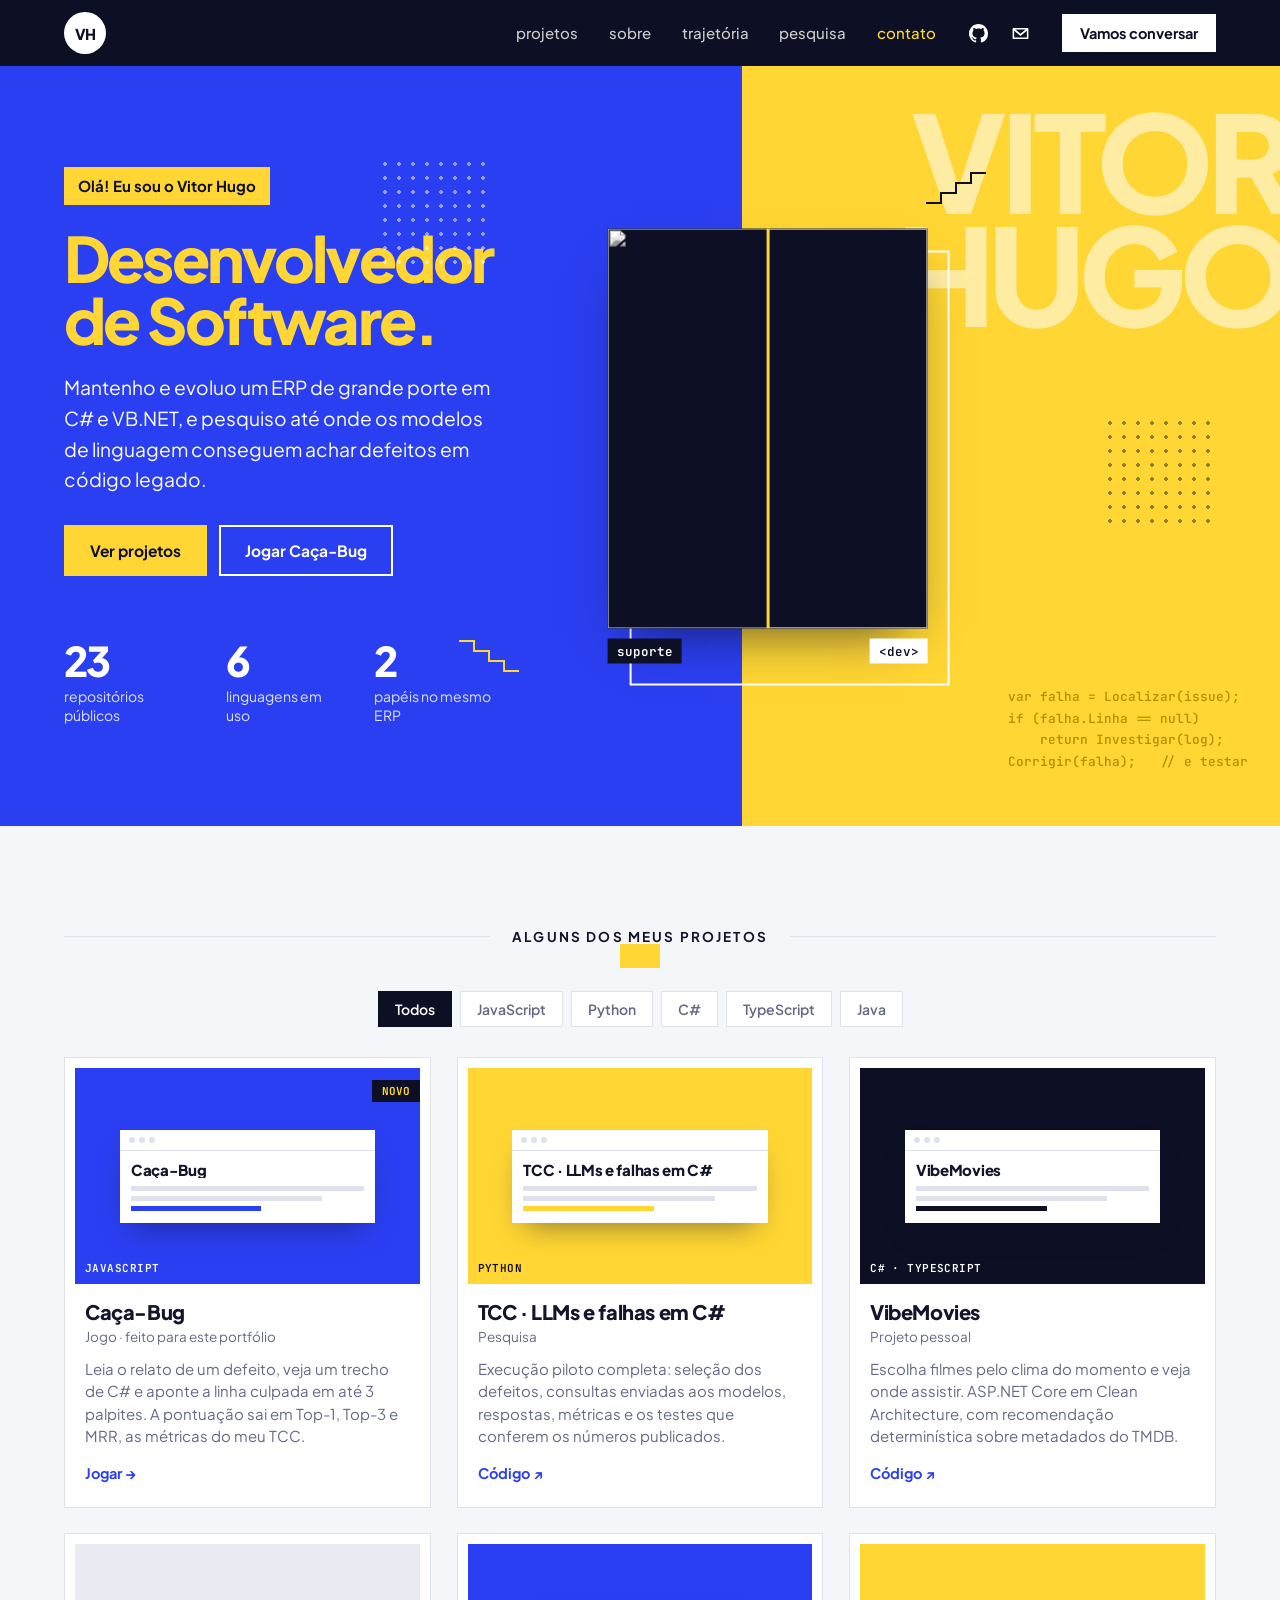
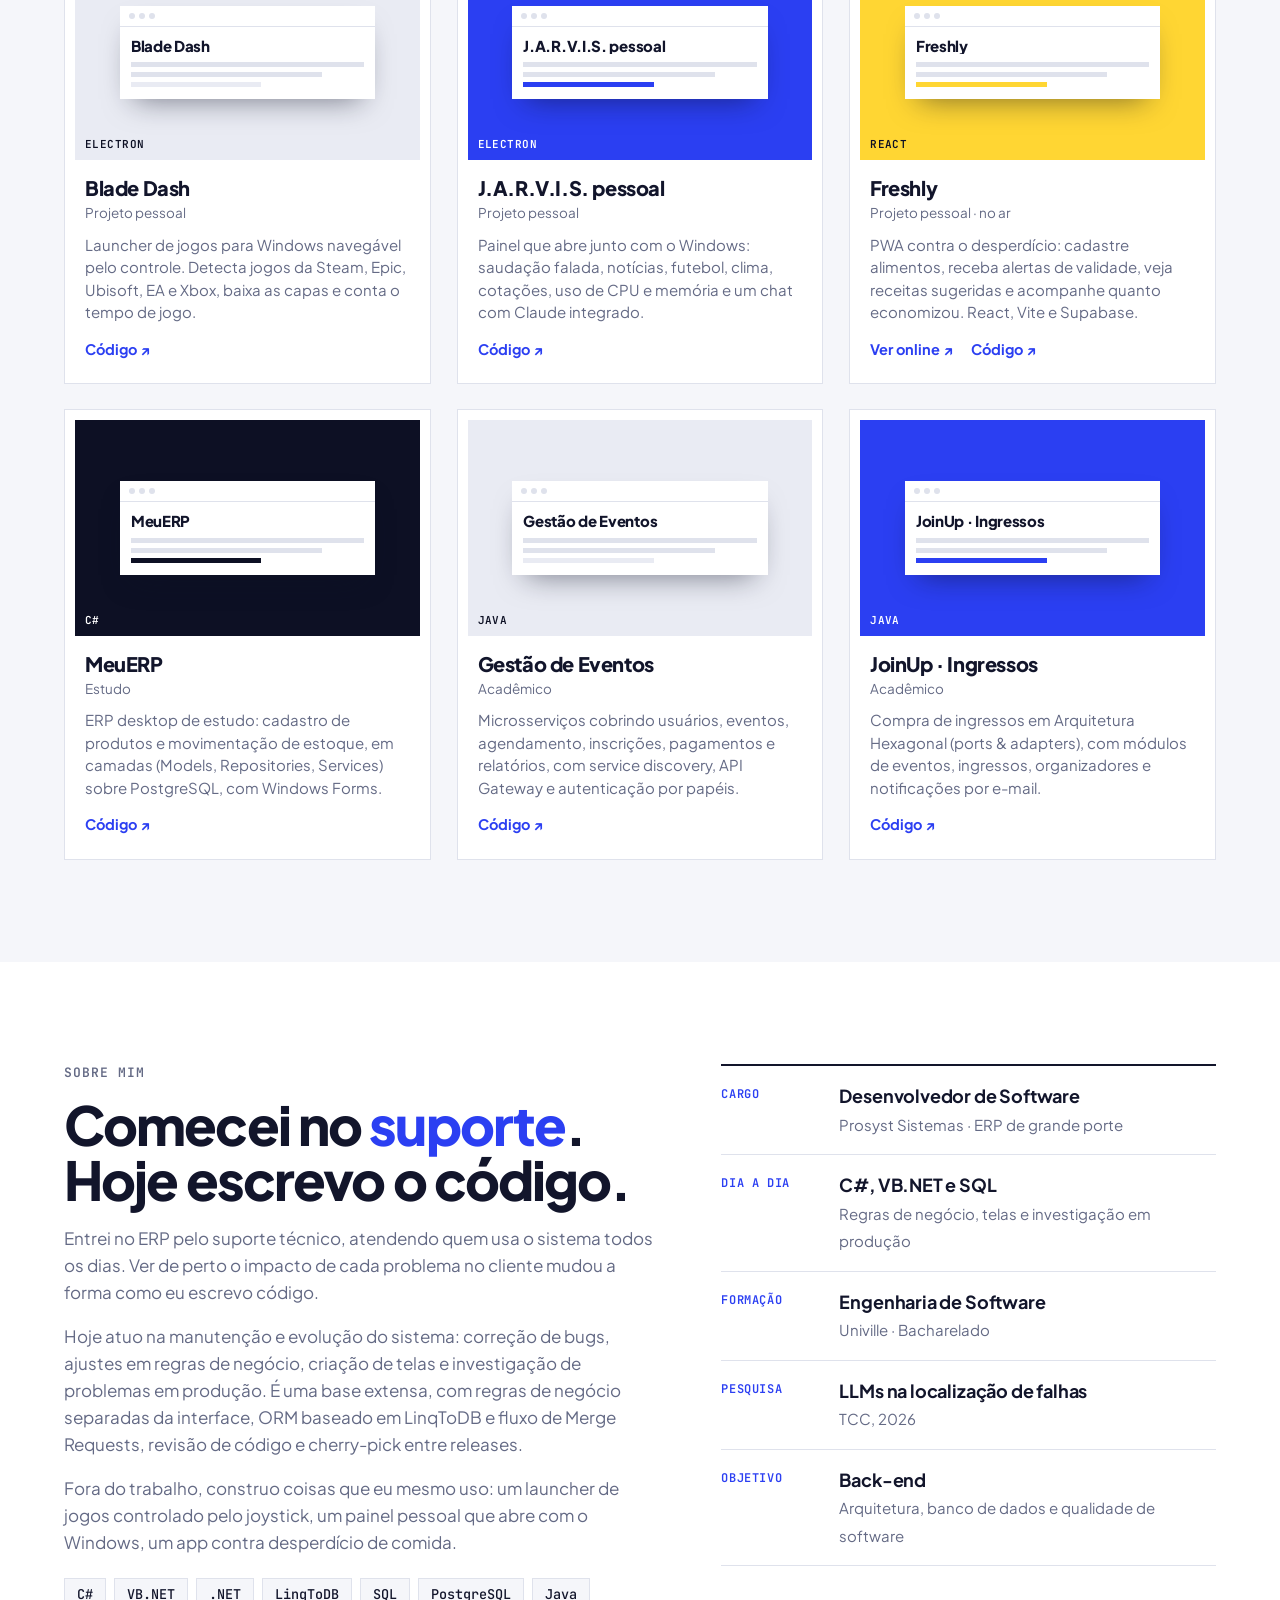
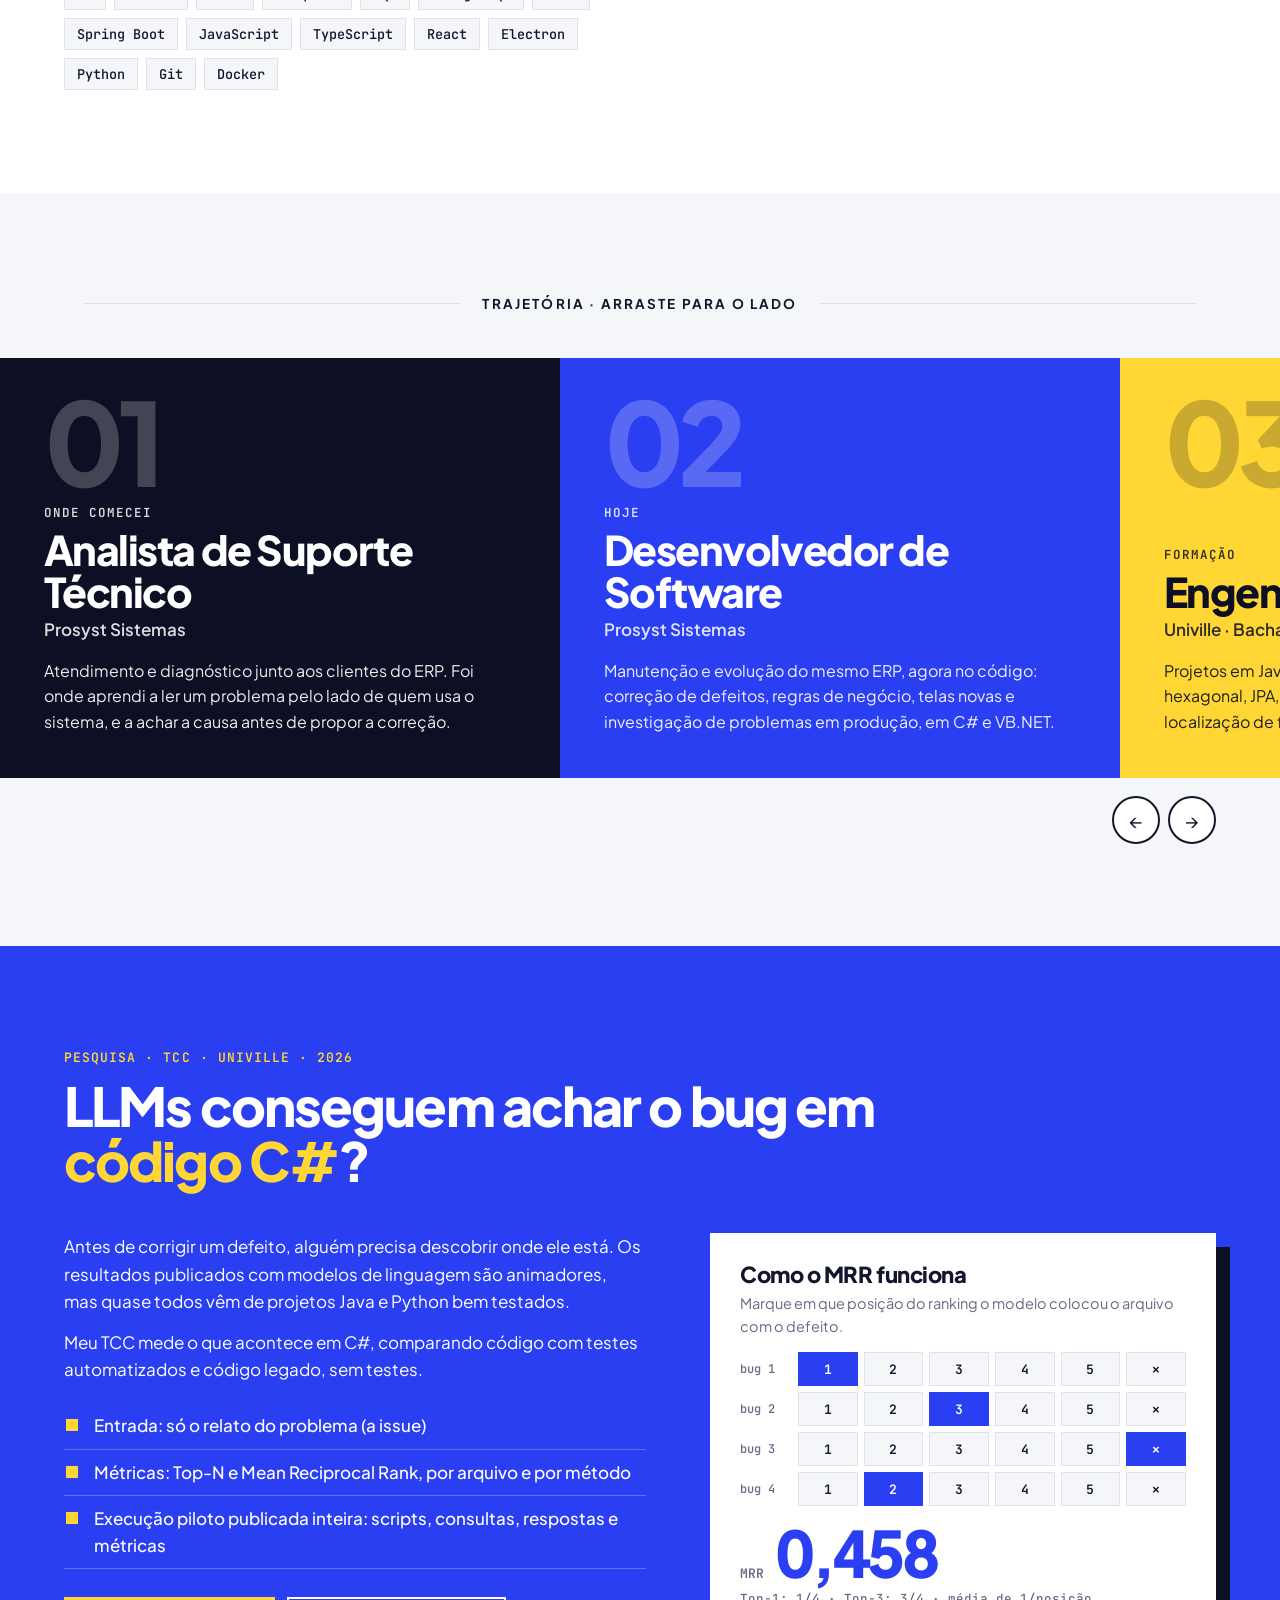
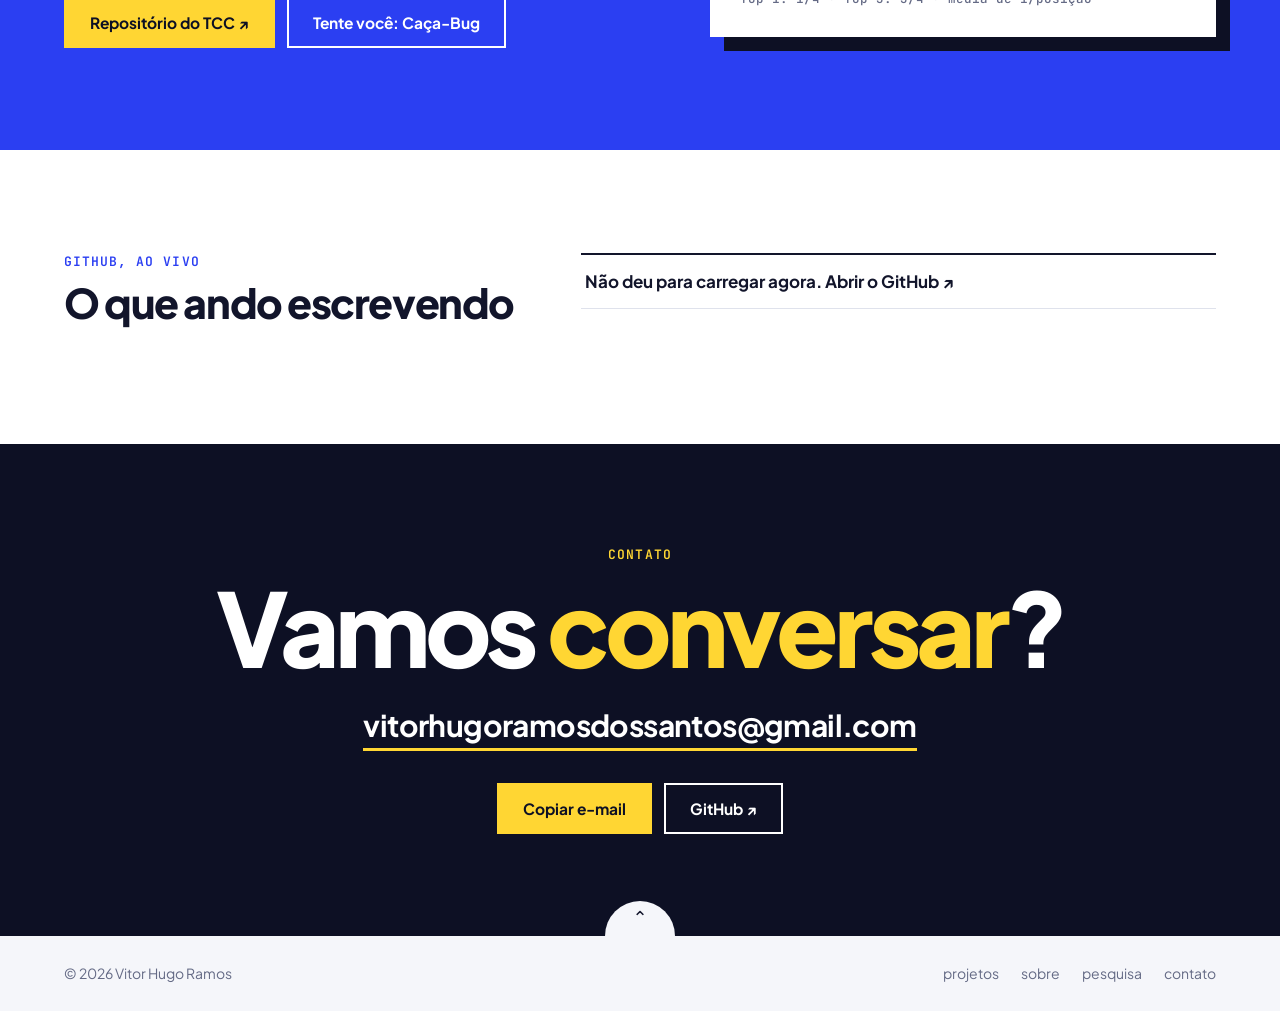
==== commit 2081caa8: "Novo visual: abertura dividida em blocos de cor, retrato central e cards de projeto" ====
--- a/index.html
+++ b/index.html
@@ -1,32 +1,35 @@
 <!doctype html>
-<html lang="pt-BR" data-theme="dark">
+<html lang="pt-BR">
 <head>
 <meta charset="utf-8">
 <meta name="viewport" content="width=device-width, initial-scale=1">
 <title>Vitor Hugo Ramos — Desenvolvedor de Software</title>
 <meta name="description" content="Portfólio de Vitor Hugo Ramos, desenvolvedor de software em ERP de grande porte (C# / VB.NET) e pesquisador de LLMs aplicados à manutenção de software.">
-<link rel="icon" href="data:image/svg+xml,%3Csvg xmlns='http://www.w3.org/2000/svg' viewBox='0 0 64 64'%3E%3Crect width='64' height='64' rx='14' fill='%23090a0f'/%3E%3Ctext x='32' y='43' font-family='monospace' font-size='30' font-weight='700' text-anchor='middle' fill='%236ef3c0'%3Evh%3C/text%3E%3C/svg%3E">
+<link rel="icon" href="data:image/svg+xml,%3Csvg xmlns='http://www.w3.org/2000/svg' viewBox='0 0 64 64'%3E%3Ccircle cx='32' cy='32' r='32' fill='%232b3ff2'/%3E%3Ctext x='32' y='43' font-family='Arial' font-size='28' font-weight='800' text-anchor='middle' fill='%23ffd633'%3EVH%3C/text%3E%3C/svg%3E">
+<script>document.documentElement.classList.add('js');</script>
 <link rel="preconnect" href="https://fonts.googleapis.com">
 <link rel="preconnect" href="https://fonts.gstatic.com" crossorigin>
-<link href="https://fonts.googleapis.com/css2?family=Space+Grotesk:wght@400;500;600;700&family=JetBrains+Mono:wght@400;500;700&display=swap" rel="stylesheet">
+<link href="https://fonts.googleapis.com/css2?family=JetBrains+Mono:wght@400;500;600;700&family=Plus+Jakarta+Sans:wght@400;500;600;700;800&display=swap" rel="stylesheet">
 <link rel="stylesheet" href="styles.css">
 </head>
 <body>
-<div class="glow" aria-hidden="true"></div>
 
 <header class="nav">
-  <a class="brand" href="#topo" aria-label="Início"><span class="brand-mark">vh</span><span class="brand-dot">.</span>dev</a>
-  <nav class="nav-links" id="navLinks">
-    <a href="#sobre">Sobre</a>
-    <a href="#trajetoria">Trajetória</a>
-    <a href="#projetos">Projetos</a>
-    <a href="#pesquisa">Pesquisa</a>
-    <a href="#terminal">Terminal</a>
-    <a href="#contato">Contato</a>
-  </nav>
-  <div class="nav-actions">
-    <button class="icon-btn" id="themeBtn" aria-label="Alternar tema claro/escuro" title="Alternar tema">◐</button>
-    <button class="icon-btn menu-btn" id="menuBtn" aria-label="Abrir menu" aria-expanded="false">☰</button>
+  <div class="nav-in">
+    <a class="logo" href="#topo" aria-label="Início">VH</a>
+    <nav class="nav-links" id="navLinks" aria-label="Seções">
+      <a href="#projetos">projetos</a>
+      <a href="#sobre">sobre</a>
+      <a href="#trajetoria">trajetória</a>
+      <a href="#pesquisa">pesquisa</a>
+      <a href="#contato">contato</a>
+    </nav>
+    <div class="social">
+      <a href="https://github.com/vitorhugoramosd" target="_blank" rel="noopener" aria-label="GitHub"><svg viewBox="0 0 16 16" aria-hidden="true"><path d="M8 0C3.58 0 0 3.58 0 8c0 3.54 2.29 6.53 5.47 7.59.4.07.55-.17.55-.38 0-.19-.01-.82-.01-1.49-2.01.37-2.53-.49-2.69-.94-.09-.23-.48-.94-.82-1.13-.28-.15-.68-.52-.01-.53.63-.01 1.08.58 1.23.82.72 1.21 1.87.87 2.33.66.07-.52.28-.87.51-1.07-1.78-.2-3.64-.89-3.64-3.95 0-.87.31-1.59.82-2.15-.08-.2-.36-1.02.08-2.12 0 0 .67-.21 2.2.82.64-.18 1.32-.27 2-.27s1.36.09 2 .27c1.53-1.04 2.2-.82 2.2-.82.44 1.1.16 1.92.08 2.12.51.56.82 1.27.82 2.15 0 3.07-1.87 3.75-3.65 3.95.29.25.54.73.54 1.48 0 1.07-.01 1.93-.01 2.2 0 .21.15.46.55.38A8.01 8.01 0 0 0 16 8c0-4.42-3.58-8-8-8Z"/></svg></a>
+      <a id="liIcon" href="#" target="_blank" rel="noopener" aria-label="LinkedIn" hidden><svg viewBox="0 0 24 24" aria-hidden="true"><path d="M4.98 3.5a2.5 2.5 0 1 1 0 5 2.5 2.5 0 0 1 0-5ZM3 9.75h4V21H3V9.75Zm6.5 0h3.8v1.6h.06c.53-1 1.83-1.9 3.76-1.9 4.02 0 4.88 2.5 4.88 5.9V21h-4v-5.1c0-1.3-.03-3-1.9-3s-2.2 1.4-2.2 2.9V21h-4V9.75Z"/></svg></a>
+      <a id="mailIcon" href="#contato" aria-label="E-mail"><svg viewBox="0 0 24 24" aria-hidden="true"><path fill-rule="evenodd" d="M3 5h18a1 1 0 0 1 1 1v12a1 1 0 0 1-1 1H3a1 1 0 0 1-1-1V6a1 1 0 0 1 1-1Zm1 3.6V17h16V8.6l-8 6.4-8-6.4ZM5.6 7 12 12.2 18.400 7H5.6Z"/></svg></a>
+    </div>
+    <a class="chat" href="#contato">Vamos conversar</a>
   </div>
 </header>
 
@@ -34,179 +37,154 @@
 
   <!-- HERO -->
   <section class="hero">
-    <canvas id="net" aria-hidden="true"></canvas>
-    <div class="hero-inner">
-      <p class="eyebrow"><span class="pulse"></span> Desenvolvedor de Software · Prosyst Sistemas</p>
-      <h1>Vitor Hugo<br><span class="grad">Ramos</span></h1>
-      <p class="typed-line"><span class="prompt">&gt;</span> <span id="typed"></span><span class="caret">▍</span></p>
-      <p class="lead">Mantenho e evoluo um ERP de grande porte em <strong>C#</strong> e <strong>VB.NET</strong> — e pesquiso até onde os modelos de linguagem conseguem encontrar defeitos em código legado.</p>
+    <div class="h-left">
+      <span class="dots" aria-hidden="true"></span>
+      <svg class="zig" viewBox="0 0 62 34" aria-hidden="true"><polyline points="1,1 16,1 16,11 31,11 31,21 46,21 46,31 61,31"/></svg>
+      <span class="hello">Olá! Eu sou o Vitor Hugo</span>
+      <h1><span>Desenvolvedor</span><span>de Software.</span></h1>
+      <p>Mantenho e evoluo um ERP de grande porte em C# e VB.NET, e pesquiso até onde os modelos de linguagem conseguem achar defeitos em código legado.</p>
       <div class="cta">
         <a class="btn primary" href="#projetos">Ver projetos</a>
-        <a class="btn" href="caca-bug/">Jogar Caça-Bug 🐞</a>
-        <a class="btn ghost" href="https://github.com/vitorhugoramosd" target="_blank" rel="noopener">GitHub ↗</a>
+        <a class="btn line" href="caca-bug/">Jogar Caça-Bug</a>
+      </div>
+      <div class="h-stats">
+        <div><b id="nRepos">23</b><span>repositórios públicos</span></div>
+        <div><b id="nLangs">6</b><span>linguagens em uso</span></div>
+        <div><b>2</b><span>papéis no mesmo ERP</span></div>
       </div>
     </div>
-    <a class="scroll-hint" href="#sobre" aria-label="Rolar para a seção Sobre">role ↓</a>
+    <div class="h-right">
+      <div class="bigname" aria-hidden="true">Vitor<br>Hugo</div>
+      <span class="dots" aria-hidden="true"></span>
+      <svg class="zig" viewBox="0 0 62 34" aria-hidden="true"><polyline points="1,31 16,31 16,21 31,21 31,11 46,11 46,1 61,1"/></svg>
+      <div class="codebg" aria-hidden="true">var falha = Localizar(issue);
+if (falha.Linha == null)
+    return Investigar(log);
+Corrigir(falha);   // e testar</div>
+    </div>
+    <div class="duo-wrap">
+      <div class="duo" id="duo" role="img" aria-label="Foto de Vitor Hugo Ramos: metade em preto e branco, metade colorida">
+        <img class="bw" src="https://avatars.githubusercontent.com/u/127155752?v=4" alt="" width="460" height="460">
+        <img class="cor" src="https://avatars.githubusercontent.com/u/127155752?v=4" alt="" width="460" height="460">
+      </div>
+      <div class="duo-tags" aria-hidden="true"><span>suporte</span><span>&lt;dev&gt;</span></div>
+    </div>
+  </section>
+
+  <!-- PROJETOS -->
+  <section class="sec" id="projetos">
+    <div class="in">
+      <div class="title">Alguns dos meus projetos</div>
+      <div class="filters" id="filters" role="group" aria-label="Filtrar projetos por linguagem"></div>
+      <div class="grid" id="grid"></div>
+    </div>
   </section>
 
   <!-- SOBRE -->
-  <section id="sobre" class="section">
-    <div class="section-head reveal">
-      <span class="tag">01</span><h2>Sobre mim</h2>
-    </div>
-    <div class="about">
-      <div class="about-photo reveal">
-        <div class="photo-frame">
-          <img src="https://avatars.githubusercontent.com/u/127155752?v=4" alt="Foto de Vitor Hugo Ramos" width="320" height="320" loading="lazy">
-        </div>
-        <ul class="facts">
-          <li><span>💼</span> Dev em ERP de grande porte</li>
-          <li><span>🎓</span> Eng. de Software · Univille</li>
-          <li><span>🔬</span> TCC sobre LLMs e bugs em C#</li>
-          <li><span>🎮</span> Games, rock e Corinthians</li>
-        </ul>
+  <section class="sec white" id="sobre">
+    <div class="in about">
+      <div class="rv">
+        <p class="kicker">Sobre mim</p>
+        <h2 class="big">Comecei no <em>suporte</em>. Hoje escrevo o código.</h2>
+        <p>Entrei no ERP pelo suporte técnico, atendendo quem usa o sistema todos os dias. Ver de perto o impacto de cada problema no cliente mudou a forma como eu escrevo código.</p>
+        <p>Hoje atuo na manutenção e evolução do sistema: correção de bugs, ajustes em regras de negócio, criação de telas e investigação de problemas em produção. É uma base extensa, com regras de negócio separadas da interface, ORM baseado em LinqToDB e fluxo de Merge Requests, revisão de código e cherry-pick entre releases.</p>
+        <p>Fora do trabalho, construo coisas que eu mesmo uso: um launcher de jogos controlado pelo joystick, um painel pessoal que abre com o Windows, um app contra desperdício de comida.</p>
+        <div class="chips" id="chips"></div>
       </div>
-      <div class="about-text reveal">
-        <p class="big">Comecei no <strong>suporte técnico</strong> do mesmo ERP em que hoje programo. Ver de perto o impacto de cada problema no cliente mudou a forma como eu escrevo código.</p>
-        <p>Hoje atuo como desenvolvedor na manutenção e evolução do sistema: correção de bugs, ajustes em regras de negócio, criação de telas e investigação de problemas em ambientes produtivos. Trabalho em uma base de código extensa, com camada de regras de negócio separada da interface, ORM baseado em LinqToDB e fluxo de Merge Requests, revisão de código e cherry-pick entre branches de release.</p>
-        <p>Fora do trabalho, gosto de construir coisas que eu mesmo uso: um launcher de jogos controlado pelo joystick, um painel pessoal estilo HUD, um app contra desperdício de comida. Meu objetivo é seguir evoluindo como desenvolvedor back-end, aprofundando arquitetura, banco de dados e qualidade de software.</p>
-        <div class="stats">
-          <div class="stat"><b data-count="23" id="statRepos">0</b><span>repositórios públicos</span></div>
-          <div class="stat"><b data-count="6">0</b><span>linguagens em uso</span></div>
-          <div class="stat"><b data-count="2">0</b><span>papéis no mesmo ERP</span></div>
-        </div>
-      </div>
-    </div>
-
-    <div class="stack reveal">
-      <h3>Ferramentas do dia a dia</h3>
-      <div class="chips" id="stackChips"></div>
+      <ul class="facts rv">
+        <li><small>Cargo</small><div><b>Desenvolvedor de Software</b><span>Prosyst Sistemas · ERP de grande porte</span></div></li>
+        <li><small>Dia a dia</small><div><b>C#, VB.NET e SQL</b><span>Regras de negócio, telas e investigação em produção</span></div></li>
+        <li><small>Formação</small><div><b>Engenharia de Software</b><span>Univille · Bacharelado</span></div></li>
+        <li><small>Pesquisa</small><div><b>LLMs na localização de falhas</b><span>TCC, 2026</span></div></li>
+        <li><small>Objetivo</small><div><b>Back-end</b><span>Arquitetura, banco de dados e qualidade de software</span></div></li>
+      </ul>
     </div>
   </section>
 
   <!-- TRAJETÓRIA -->
-  <section id="trajetoria" class="section">
-    <div class="section-head reveal">
-      <span class="tag">02</span><h2>Trajetória</h2>
+  <section class="sec" id="trajetoria" style="padding-inline:0">
+    <div class="in" style="padding-inline:var(--pad)">
+      <div class="title">Trajetória · arraste para o lado</div>
     </div>
-    <ol class="timeline">
-      <li class="reveal">
-        <div class="tl-dot"></div>
-        <div class="tl-card">
-          <span class="tl-when">Atual</span>
-          <h3>Desenvolvedor de Software <em>· Prosyst Sistemas</em></h3>
-          <p>Manutenção e evolução de um ERP de grande porte em C# e VB.NET: correção de defeitos, regras de negócio, telas novas e investigação de problemas em produção.</p>
-          <div class="mini-chips"><span>C#</span><span>VB.NET</span><span>.NET</span><span>LinqToDB</span><span>SQL</span><span>Git · Merge Requests</span></div>
-        </div>
-      </li>
-      <li class="reveal">
-        <div class="tl-dot"></div>
-        <div class="tl-card">
-          <span class="tl-when">Antes</span>
-          <h3>Analista de Suporte Técnico <em>· Prosyst Sistemas</em></h3>
-          <p>Atendimento e diagnóstico junto aos clientes do ERP. Foi onde aprendi a ler um problema do ponto de vista de quem usa o sistema — e a descobrir a causa antes de propor a correção.</p>
-          <div class="mini-chips"><span>Diagnóstico</span><span>Regras de negócio</span><span>SQL</span><span>Relacionamento com cliente</span></div>
-        </div>
-      </li>
-      <li class="reveal">
-        <div class="tl-dot"></div>
-        <div class="tl-card">
-          <span class="tl-when">Formação</span>
-          <h3>Bacharelado em Engenharia de Software <em>· Univille</em></h3>
-          <p>Projetos acadêmicos com Java e Spring Boot (microsserviços, arquitetura hexagonal, JPA, JWT) e TCC em 2026 sobre LLMs na localização de falhas em C#.</p>
-          <div class="mini-chips"><span>Java</span><span>Spring Boot</span><span>Arquitetura</span><span>Pesquisa empírica</span></div>
-        </div>
-      </li>
-    </ol>
-  </section>
-
-  <!-- PROJETOS -->
-  <section id="projetos" class="section">
-    <div class="section-head reveal">
-      <span class="tag">03</span><h2>Projetos</h2>
+    <div class="track-wrap">
+      <div class="track" id="track" tabindex="0" aria-label="Trajetória profissional, role na horizontal">
+        <article class="panel"><span class="n">01</span><small>Onde comecei</small><h3>Analista de Suporte Técnico</h3><em>Prosyst Sistemas</em><p>Atendimento e diagnóstico junto aos clientes do ERP. Foi onde aprendi a ler um problema pelo lado de quem usa o sistema, e a achar a causa antes de propor a correção.</p></article>
+        <article class="panel"><span class="n">02</span><small>Hoje</small><h3>Desenvolvedor de Software</h3><em>Prosyst Sistemas</em><p>Manutenção e evolução do mesmo ERP, agora no código: correção de defeitos, regras de negócio, telas novas e investigação de problemas em produção, em C# e VB.NET.</p></article>
+        <article class="panel"><span class="n">03</span><small>Formação</small><h3>Engenharia de Software</h3><em>Univille · Bacharelado</em><p>Projetos em Java e Spring Boot (microsserviços, arquitetura hexagonal, JPA, JWT) e TCC em 2026 sobre LLMs na localização de falhas em C#.</p></article>
+        <article class="panel"><span class="n">04</span><small>Próximo passo</small><h3>Mais fundo no back-end</h3><em>Arquitetura, dados e qualidade</em><p>Unir a experiência prática com sistemas reais à pesquisa sobre o uso de IA na manutenção de software.</p></article>
+      </div>
     </div>
-    <p class="section-sub reveal">Do ERP de mentira ao launcher de jogos de verdade. Filtre por tecnologia:</p>
-    <div class="filters reveal" id="filters" role="group" aria-label="Filtrar projetos por tecnologia"></div>
-    <div class="grid" id="projectGrid"></div>
-
-    <div class="gh reveal">
-      <div class="gh-head">
-        <h3>Ao vivo do GitHub</h3>
-        <a href="https://github.com/vitorhugoramosd?tab=repositories" target="_blank" rel="noopener">ver todos ↗</a>
-      </div>
-      <div class="lang-bar" id="langBar" aria-hidden="true"></div>
-      <div class="lang-legend" id="langLegend"></div>
-      <ul class="gh-list" id="ghList"><li class="muted">Carregando repositórios…</li></ul>
+    <div class="track-nav">
+      <button type="button" id="prevBtn" aria-label="Painel anterior">←</button>
+      <button type="button" id="nextBtn" aria-label="Próximo painel">→</button>
     </div>
   </section>
 
   <!-- PESQUISA -->
-  <section id="pesquisa" class="section">
-    <div class="section-head reveal">
-      <span class="tag">04</span><h2>Pesquisa</h2>
-    </div>
-    <div class="research reveal">
-      <div class="research-text">
-        <p class="kicker">TCC · Univille · 2026</p>
-        <h3>Avaliação do desempenho de LLMs na localização de falhas em bases de código C#</h3>
-        <p>Antes de corrigir um bug, é preciso descobrir <em>onde</em> ele está. Os resultados publicados com LLMs são animadores, mas quase todos vêm de projetos Java e Python bem testados. Minha pesquisa mede o que acontece em C# — comparando código com testes automatizados e código legado, sem testes.</p>
-        <ul class="ticks">
-          <li>Entrada: apenas o relato do problema (a issue)</li>
-          <li>Métricas: Top-N e Mean Reciprocal Rank, por arquivo e por método</li>
-          <li>Execução piloto reprodutível, com scripts, consultas e respostas publicados</li>
-        </ul>
-        <div class="cta">
-          <a class="btn primary" href="https://github.com/vitorhugoramosd/tcc-llm-localizacao-falhas-csharp" target="_blank" rel="noopener">Repositório do TCC ↗</a>
-          <a class="btn" href="caca-bug/">Sinta na pele: Caça-Bug</a>
+  <section class="sec research" id="pesquisa">
+    <div class="in">
+      <p class="kicker">Pesquisa · TCC · Univille · 2026</p>
+      <h2 class="big" style="max-width:17em;margin-bottom:clamp(26px,4vw,46px)">LLMs conseguem achar o bug em <em>código C#</em>?</h2>
+      <div class="r-grid">
+        <div class="rv">
+          <p>Antes de corrigir um defeito, alguém precisa descobrir onde ele está. Os resultados publicados com modelos de linguagem são animadores, mas quase todos vêm de projetos Java e Python bem testados.</p>
+          <p>Meu TCC mede o que acontece em C#, comparando código com testes automatizados e código legado, sem testes.</p>
+          <ul class="ticks">
+            <li>Entrada: só o relato do problema (a issue)</li>
+            <li>Métricas: Top-N e Mean Reciprocal Rank, por arquivo e por método</li>
+            <li>Execução piloto publicada inteira: scripts, consultas, respostas e métricas</li>
+          </ul>
+          <div class="cta">
+            <a class="btn primary" href="https://github.com/vitorhugoramosd/tcc-llm-localizacao-falhas-csharp" target="_blank" rel="noopener">Repositório do TCC ↗</a>
+            <a class="btn" href="caca-bug/">Tente você: Caça-Bug</a>
+          </div>
         </div>
-      </div>
-      <div class="mrr" aria-label="Demonstração interativa da métrica MRR">
-        <p class="mrr-title">Como funciona o MRR?</p>
-        <p class="mrr-sub">Clique na posição em que o arquivo com o defeito apareceu no ranking do modelo:</p>
-        <div class="mrr-rows" id="mrrRows"></div>
-        <div class="mrr-out">
-          <span>MRR =</span><b id="mrrVal">0.000</b>
+        <div class="sim rv">
+          <h3>Como o MRR funciona</h3>
+          <p>Marque em que posição do ranking o modelo colocou o arquivo com o defeito.</p>
+          <div id="mrrRows"></div>
+          <div class="mrr-out"><span>MRR</span><b id="mrrVal">0,000</b></div>
+          <p class="note" id="mrrNote"></p>
         </div>
-        <p class="mrr-note" id="mrrNote">Média de 1/posição. Quanto mais perto de 1, mais cedo o modelo acerta.</p>
       </div>
     </div>
   </section>
 
-  <!-- TERMINAL -->
-  <section id="terminal" class="section">
-    <div class="section-head reveal">
-      <span class="tag">05</span><h2>Terminal</h2>
-    </div>
-    <p class="section-sub reveal">Prefere linha de comando? Digite <code>ajuda</code>.</p>
-    <div class="term reveal" id="term">
-      <div class="term-bar"><i></i><i></i><i></i><span>vitor@portfolio: ~</span></div>
-      <div class="term-body" id="termBody" aria-live="polite"></div>
-      <label class="term-input">
-        <span class="prompt">vitor@portfolio:~$</span>
-        <input id="termIn" type="text" autocomplete="off" autocapitalize="off" spellcheck="false" aria-label="Comando do terminal">
-      </label>
+  <!-- GITHUB -->
+  <section class="sec white" id="github">
+    <div class="in gh">
+      <div class="rv">
+        <p class="kicker">GitHub, ao vivo</p>
+        <h2 class="big" style="font-size:clamp(28px,3.2vw,42px)">O que ando escrevendo</h2>
+        <ul class="langs" id="langs"></ul>
+      </div>
+      <ul class="repos rv" id="repos"><li><a><span>Carregando repositórios…</span></a></li></ul>
     </div>
   </section>
 
   <!-- CONTATO -->
-  <section id="contato" class="section contact">
-    <div class="reveal">
-      <p class="kicker">06 · Contato</p>
-      <h2 class="contact-title">Vamos <span class="grad">conversar</span>?</h2>
-      <p class="lead">Aberto a trocar ideia sobre .NET, sistemas legados, ERPs e IA aplicada à manutenção de software.</p>
+  <section class="sec contact" id="contato">
+    <div class="in">
+      <p class="kicker">Contato</p>
+      <h2>Vamos <em>conversar</em>?</h2>
+      <a class="mail" id="mail" href="#">e-mail</a>
       <div class="cta center">
-        <a class="btn primary" id="mailBtn" href="#">Enviar e-mail</a>
-        <button class="btn" id="copyBtn" type="button">Copiar e-mail</button>
-        <a class="btn ghost" href="https://github.com/vitorhugoramosd" target="_blank" rel="noopener">GitHub ↗</a>
-        <a class="btn ghost" id="linkedinBtn" href="#" target="_blank" rel="noopener" hidden>LinkedIn ↗</a>
+        <button class="btn primary" id="copyBtn" type="button">Copiar e-mail</button>
+        <a class="btn" href="https://github.com/vitorhugoramosd" target="_blank" rel="noopener">GitHub ↗</a>
+        <a class="btn" id="li" href="#" target="_blank" rel="noopener" hidden>LinkedIn ↗</a>
       </div>
     </div>
   </section>
 </main>
 
-<footer class="footer">
-  <span>© <span id="year"></span> Vitor Hugo Ramos</span>
-  <span class="muted">HTML, CSS e JavaScript puros · sem frameworks</span>
+<footer class="foot">
+  <a class="up" href="#topo" aria-label="Voltar ao topo">⌃</a>
+  <div class="foot-in">
+    <span>© <span id="year"></span> Vitor Hugo Ramos</span>
+    <nav aria-label="Rodapé">
+      <a href="#projetos">projetos</a><a href="#sobre">sobre</a><a href="#pesquisa">pesquisa</a><a href="#contato">contato</a>
+    </nav>
+  </div>
 </footer>
 
 <div class="toast" id="toast" role="status"></div>
--- a/styles.css
+++ b/styles.css
@@ -1,290 +1,266 @@
+/* =========================================================
+   Blocos de cor, retrato no centro, tipografia forte.
+   ========================================================= */
 :root {
-  --bg: #090a0f;
-  --bg-2: #0f1119;
-  --card: #131622;
-  --line: #232738;
-  --text: #e9ecf5;
-  --muted: #8d93a8;
-  --a1: #6ef3c0;
-  --a2: #7c9bff;
-  --a3: #c58bff;
-  --danger: #ff6b81;
-  --radius: 18px;
-  --font: "Space Grotesk", system-ui, -apple-system, "Segoe UI", sans-serif;
+  --navy: #0d1024;
+  --blue: #2b3ff2;
+  --blue-d: #1f2fc4;
+  --yellow: #ffd633;
+  --white: #ffffff;
+  --paper: #f5f6fa;
+  --ink: #12152b;
+  --soft: #646a85;
+  --hair: #dfe2ec;
+  --sans: "Plus Jakarta Sans", system-ui, -apple-system, "Segoe UI", sans-serif;
   --mono: "JetBrains Mono", ui-monospace, Consolas, monospace;
-  --shadow: 0 20px 60px -25px rgba(0, 0, 0, .7);
-}
-:root[data-theme="light"] {
-  --bg: #f5f6fb;
-  --bg-2: #eceef6;
-  --card: #ffffff;
-  --line: #dcdfec;
-  --text: #12141d;
-  --muted: #5d6379;
-  --a1: #0aa877;
-  --a2: #3a5bdc;
-  --a3: #8a3fd6;
-  --danger: #d6334d;
-  --shadow: 0 20px 50px -28px rgba(30, 40, 90, .35);
+  --pad: clamp(18px, 5vw, 84px);
+  --max: 1240px;
+
+  /* nomes usados pelo Caça-Bug */
+  --bg: var(--paper); --bg-2: #e9ebf3; --card: var(--white); --line: var(--hair);
+  --text: var(--ink); --muted: var(--soft); --a1: var(--blue); --a2: var(--blue); --a3: var(--blue);
+  --danger: #e0354b; --radius: 10px; --font: var(--sans);
 }
 
 * { box-sizing: border-box; }
 [hidden] { display: none !important; }
-html { scroll-behavior: smooth; scroll-padding-top: 84px; }
-body {
-  margin: 0;
-  background: var(--bg);
-  color: var(--text);
-  font-family: var(--font);
-  font-size: 17px;
-  line-height: 1.65;
-  overflow-x: hidden;
-  -webkit-font-smoothing: antialiased;
-}
+html { scroll-behavior: smooth; scroll-padding-top: 76px; }
+body { margin: 0; background: var(--paper); color: var(--ink); font-family: var(--sans); font-size: 17px; line-height: 1.6; -webkit-font-smoothing: antialiased; overflow-x: hidden; }
 a { color: inherit; text-decoration: none; }
-img { max-width: 100%; display: block; }
-code, .mono { font-family: var(--mono); font-size: .9em; }
-code { background: var(--bg-2); border: 1px solid var(--line); padding: 1px 7px; border-radius: 6px; color: var(--a1); }
-strong { font-weight: 600; }
-.muted { color: var(--muted); }
-:focus-visible { outline: 2px solid var(--a1); outline-offset: 3px; border-radius: 6px; }
-
-.grad {
-  background: linear-gradient(100deg, var(--a1), var(--a2) 55%, var(--a3));
-  -webkit-background-clip: text; background-clip: text; color: transparent;
-}
-
-/* cursor glow */
-.glow {
-  position: fixed; inset: 0; pointer-events: none; z-index: 0;
-  background: radial-gradient(520px circle at var(--mx, 50%) var(--my, 20%), color-mix(in srgb, var(--a2) 13%, transparent), transparent 65%);
-}
-
-/* NAV */
-.nav {
-  position: fixed; top: 14px; left: 50%; transform: translateX(-50%);
-  width: min(1120px, calc(100% - 28px)); z-index: 50;
-  display: flex; align-items: center; justify-content: space-between; gap: 16px;
-  padding: 10px 14px 10px 20px;
-  background: color-mix(in srgb, var(--bg) 72%, transparent);
-  backdrop-filter: blur(16px); -webkit-backdrop-filter: blur(16px);
-  border: 1px solid var(--line); border-radius: 999px;
-}
-.brand { font-family: var(--mono); font-weight: 700; letter-spacing: -.02em; }
-.brand-mark { color: var(--a1); }
-.brand-dot { color: var(--a3); }
-.nav-links { display: flex; gap: 4px; }
-.nav-links a { padding: 7px 13px; border-radius: 999px; font-size: 15px; color: var(--muted); transition: .2s; }
-.nav-links a:hover, .nav-links a.active { color: var(--text); background: var(--bg-2); }
-.nav-actions { display: flex; gap: 6px; }
-.icon-btn {
-  width: 38px; height: 38px; border-radius: 50%; border: 1px solid var(--line);
-  background: var(--bg-2); color: var(--text); font-size: 17px; cursor: pointer; transition: .2s;
-}
-.icon-btn:hover { border-color: var(--a1); color: var(--a1); }
-.menu-btn { display: none; }
-
-/* HERO */
-.hero { position: relative; min-height: 100svh; display: grid; place-items: center; padding: 120px 20px 80px; }
-#net { position: absolute; inset: 0; width: 100%; height: 100%; opacity: .75; }
-.hero-inner { position: relative; z-index: 1; width: min(1120px, 100%); }
-.eyebrow {
-  display: inline-flex; align-items: center; gap: 10px; margin: 0 0 22px;
-  font-family: var(--mono); font-size: 13.5px; color: var(--muted);
-  padding: 7px 14px; border: 1px solid var(--line); border-radius: 999px; background: color-mix(in srgb, var(--bg-2) 80%, transparent);
-}
-.pulse { width: 8px; height: 8px; border-radius: 50%; background: var(--a1); box-shadow: 0 0 0 0 var(--a1); animation: pulse 2s infinite; }
-@keyframes pulse { 70% { box-shadow: 0 0 0 10px transparent; } 100% { box-shadow: 0 0 0 0 transparent; } }
-h1 { font-size: clamp(54px, 11vw, 148px); line-height: .92; letter-spacing: -.05em; margin: 0 0 26px; font-weight: 700; }
-.typed-line { font-family: var(--mono); font-size: clamp(15px, 2.1vw, 21px); margin: 0 0 18px; min-height: 1.7em; }
-.prompt { color: var(--a1); }
-.caret { color: var(--a1); animation: blink 1s steps(1) infinite; }
-@keyframes blink { 50% { opacity: 0; } }
-.lead { max-width: 640px; color: var(--muted); font-size: clamp(17px, 1.6vw, 20px); margin: 0 0 34px; }
-.lead strong { color: var(--text); }
-.cta { display: flex; flex-wrap: wrap; gap: 12px; }
+img, svg { display: block; max-width: 100%; }
+button { font: inherit; color: inherit; }
+::selection { background: var(--yellow); color: var(--navy); }
+:focus-visible { outline: 3px solid var(--yellow); outline-offset: 3px; }
+h1, h2, h3 { font-family: var(--sans); font-weight: 800; letter-spacing: -.035em; line-height: 1.02; margin: 0; }
+code { font-family: var(--mono); font-size: .9em; }
+
+/* ---------- peças compartilhadas (site + jogo) ---------- */
+.grad { color: var(--blue); }
+.kicker { font: 600 13px var(--mono); text-transform: uppercase; letter-spacing: .08em; color: var(--blue); margin: 0 0 12px; }
+.lead { font-size: clamp(17px, 1.5vw, 20px); max-width: 620px; margin: 0 0 26px; color: var(--soft); }
+.cta { display: flex; flex-wrap: wrap; gap: 12px; align-items: center; }
 .cta.center { justify-content: center; }
-.btn {
-  display: inline-flex; align-items: center; gap: 8px; padding: 13px 22px; border-radius: 999px;
-  border: 1px solid var(--line); background: var(--card); color: var(--text);
-  font: 500 16px var(--font); cursor: pointer; transition: transform .2s, border-color .2s, box-shadow .2s;
-}
-.btn:hover { transform: translateY(-2px); border-color: var(--a1); }
-.btn.primary { background: linear-gradient(100deg, var(--a1), var(--a2)); color: #06120d; border-color: transparent; font-weight: 600; }
-.btn.primary:hover { box-shadow: 0 12px 34px -12px var(--a1); }
-.btn.ghost { background: transparent; }
-.scroll-hint { position: absolute; bottom: 26px; left: 50%; transform: translateX(-50%); font-family: var(--mono); font-size: 12.5px; color: var(--muted); animation: bob 2.2s ease-in-out infinite; }
-@keyframes bob { 50% { transform: translate(-50%, 7px); } }
-
-/* SECTIONS */
-.section { position: relative; z-index: 1; width: min(1120px, calc(100% - 40px)); margin: 0 auto; padding: 96px 0; }
-.section-head { display: flex; align-items: baseline; gap: 16px; margin-bottom: 40px; }
-.section-head h2 { font-size: clamp(34px, 5vw, 56px); letter-spacing: -.035em; line-height: 1; margin: 0; }
-.tag { font-family: var(--mono); color: var(--a1); font-size: 15px; }
-.section-sub { color: var(--muted); margin: -22px 0 26px; }
-.kicker { font-family: var(--mono); font-size: 13.5px; color: var(--a1); margin: 0 0 12px; letter-spacing: .04em; }
-
-.reveal { opacity: 0; transform: translateY(26px); transition: opacity .7s ease, transform .7s ease; }
-.reveal.in { opacity: 1; transform: none; }
-
-/* ABOUT */
-.about { display: grid; grid-template-columns: 300px 1fr; gap: 56px; align-items: start; }
-.photo-frame { position: relative; border-radius: 26px; padding: 3px; background: linear-gradient(140deg, var(--a1), var(--a2), var(--a3)); box-shadow: var(--shadow); }
-.photo-frame img { border-radius: 23px; width: 100%; height: auto; aspect-ratio: 1; object-fit: cover; background: var(--card); }
-.facts { list-style: none; padding: 0; margin: 20px 0 0; display: grid; gap: 8px; font-size: 15px; }
-.facts li { display: flex; gap: 10px; padding: 9px 14px; background: var(--card); border: 1px solid var(--line); border-radius: 12px; }
-.about-text p { margin: 0 0 18px; color: var(--muted); }
-.about-text .big { font-size: clamp(21px, 2.3vw, 27px); line-height: 1.4; color: var(--text); letter-spacing: -.01em; }
-.about-text .big strong { color: var(--a1); }
-.stats { display: grid; grid-template-columns: repeat(3, 1fr); gap: 14px; margin-top: 30px; }
-.stat { padding: 18px; border: 1px solid var(--line); border-radius: var(--radius); background: var(--card); }
-.stat b { display: block; font-size: 40px; line-height: 1; letter-spacing: -.04em; font-variant-numeric: tabular-nums; }
-.stat span { font-size: 13.5px; color: var(--muted); }
-
-.stack { margin-top: 64px; }
-.stack h3 { font-size: 15px; font-family: var(--mono); font-weight: 500; color: var(--muted); margin: 0 0 16px; }
-.chips { display: flex; flex-wrap: wrap; gap: 10px; }
-.chip {
-  padding: 9px 16px; border-radius: 999px; border: 1px solid var(--line); background: var(--card);
-  font-size: 15px; transition: .25s; cursor: default;
-}
-.chip:hover { border-color: var(--c, var(--a1)); color: var(--c, var(--a1)); transform: translateY(-3px) rotate(-1.5deg); }
-.chip i { display: inline-block; width: 8px; height: 8px; border-radius: 50%; background: var(--c, var(--a1)); margin-right: 8px; }
-
-/* TIMELINE */
-.timeline { list-style: none; margin: 0; padding: 0 0 0 28px; position: relative; display: grid; gap: 22px; }
-.timeline::before { content: ""; position: absolute; left: 6px; top: 8px; bottom: 8px; width: 2px; background: linear-gradient(var(--a1), var(--a2), var(--a3)); border-radius: 2px; }
-.timeline li { position: relative; }
-.tl-dot { position: absolute; left: -28px; top: 28px; width: 14px; height: 14px; border-radius: 50%; background: var(--bg); border: 3px solid var(--a1); }
-.tl-card { padding: 26px 28px; background: var(--card); border: 1px solid var(--line); border-radius: var(--radius); transition: .3s; }
-.tl-card:hover { border-color: color-mix(in srgb, var(--a1) 55%, var(--line)); transform: translateX(6px); }
-.tl-when { font-family: var(--mono); font-size: 12.5px; color: var(--a1); text-transform: uppercase; letter-spacing: .1em; }
-.tl-card h3 { margin: 6px 0 8px; font-size: 22px; letter-spacing: -.02em; }
-.tl-card h3 em { font-style: normal; color: var(--muted); font-weight: 400; }
-.tl-card p { margin: 0 0 14px; color: var(--muted); }
-.mini-chips { display: flex; flex-wrap: wrap; gap: 7px; }
-.mini-chips span { font-family: var(--mono); font-size: 12px; padding: 4px 10px; border-radius: 999px; background: var(--bg-2); border: 1px solid var(--line); color: var(--muted); }
-
-/* PROJECTS */
-.filters { display: flex; flex-wrap: wrap; gap: 8px; margin-bottom: 26px; }
-.filter { padding: 8px 16px; border-radius: 999px; border: 1px solid var(--line); background: transparent; color: var(--muted); font: 500 14.5px var(--font); cursor: pointer; transition: .2s; }
-.filter:hover { color: var(--text); border-color: var(--muted); }
-.filter[aria-pressed="true"] { background: var(--text); color: var(--bg); border-color: var(--text); }
-.grid { display: grid; grid-template-columns: repeat(3, 1fr); gap: 18px; }
-.card {
-  position: relative; display: flex; flex-direction: column; padding: 24px;
-  background: var(--card); border: 1px solid var(--line); border-radius: var(--radius);
-  transition: transform .25s ease, border-color .25s, opacity .3s; transform-style: preserve-3d; overflow: hidden;
-}
-.card::before {
-  content: ""; position: absolute; inset: 0; pointer-events: none; opacity: 0; transition: opacity .3s;
-  background: radial-gradient(300px circle at var(--px, 50%) var(--py, 0%), color-mix(in srgb, var(--accent, var(--a1)) 20%, transparent), transparent 70%);
-}
-.card:hover { border-color: color-mix(in srgb, var(--accent, var(--a1)) 60%, var(--line)); }
-.card:hover::before { opacity: 1; }
-.card.wide { grid-column: span 2; }
+.btn { display: inline-flex; align-items: center; gap: 10px; padding: 14px 24px; cursor: pointer; font: 700 15.5px var(--sans); background: var(--white); color: var(--ink); border: 2px solid var(--ink); transition: transform .15s, background .15s, color .15s, border-color .15s; }
+.btn:hover { transform: translateY(-2px); background: var(--ink); color: var(--white); }
+.btn.primary { background: var(--blue); border-color: var(--blue); color: var(--white); }
+.btn.primary:hover { background: var(--navy); border-color: var(--navy); }
+.pill { font: 500 13px var(--mono); padding: 6px 12px; border: 1px solid var(--hair); background: var(--white); border-radius: 999px; }
+.stat { padding: 18px 20px; background: var(--white); border: 1px solid var(--hair); border-radius: var(--radius); }
+.stat b { display: block; font: 800 38px/1 var(--sans); letter-spacing: -.04em; }
+.stat span { font-size: 14px; color: var(--soft); }
+.brand { font: 800 16px var(--sans); }
+.brand-mark { color: var(--blue); } .brand-dot { color: var(--ink); }
+.glow { display: none; }
+
+/* ---------- navegação ---------- */
+.nav { position: sticky; top: 0; z-index: 40; background: var(--navy); color: var(--white); }
+.nav-in { max-width: calc(var(--max) + 2 * var(--pad)); margin: 0 auto; padding: 12px var(--pad); display: flex; align-items: center; gap: 24px; }
+.logo { width: 42px; height: 42px; border-radius: 50%; background: var(--white); color: var(--navy); display: grid; place-items: center; font: 800 15px var(--sans); letter-spacing: -.04em; flex: none; transition: background .2s, transform .2s; }
+.logo:hover { background: var(--yellow); transform: rotate(-8deg); }
+.nav-links { display: flex; gap: clamp(14px, 2.4vw, 34px); margin-left: auto; font-size: 15px; font-weight: 500; }
+.nav-links a { opacity: .78; transition: opacity .15s, color .15s; }
+.nav-links a:hover { opacity: 1; }
+.nav-links a.active { opacity: 1; color: var(--yellow); }
+.social { display: flex; gap: 6px; }
+.social a { width: 36px; height: 36px; display: grid; place-items: center; border-radius: 50%; transition: background .15s, color .15s; }
+.social a:hover { background: var(--white); color: var(--navy); }
+.social svg { width: 19px; height: 19px; fill: currentColor; }
+.nav .chat { background: var(--white); color: var(--navy); font: 700 14.5px var(--sans); padding: 10px 18px; transition: background .15s; white-space: nowrap; }
+.nav .chat:hover { background: var(--yellow); }
+
+/* ---------- hero dividido ---------- */
+.hero { position: relative; display: grid; grid-template-columns: 58% 42%; min-height: min(760px, calc(100svh - 66px)); overflow: hidden; }
+.h-left { background: var(--blue); color: var(--white); display: flex; flex-direction: column; justify-content: center; padding: clamp(40px, 6vw, 80px) var(--pad); padding-right: clamp(150px, 19vw, 300px); padding-left: max(var(--pad), calc((100vw - var(--max)) / 2)); position: relative; }
+.hello { align-self: flex-start; background: var(--yellow); color: var(--navy); font-weight: 700; font-size: 15px; padding: 7px 14px; margin-bottom: 22px; }
+.hero h1 { font-size: clamp(40px, 4.9vw, 78px); color: var(--yellow); letter-spacing: -.045em; line-height: .98; }
+.hero h1 span { display: block; white-space: nowrap; }
+.h-left > p { font-size: clamp(17px, 1.5vw, 20px); max-width: 30em; margin: 22px 0 30px; }
+.hero .btn.primary { background: var(--yellow); border-color: var(--yellow); color: var(--navy); }
+.hero .btn.primary:hover { background: var(--white); border-color: var(--white); }
+.hero .btn.line { background: transparent; border-color: var(--white); color: var(--white); }
+.hero .btn.line:hover { background: var(--white); color: var(--blue); }
+.h-stats { display: flex; gap: clamp(22px, 3.4vw, 54px); margin-top: clamp(34px, 5vw, 64px); }
+.h-stats b { display: block; font: 800 clamp(30px, 3.2vw, 46px)/1 var(--sans); letter-spacing: -.04em; }
+.h-stats span { font-size: 14px; opacity: .85; line-height: 1.35; display: block; margin-top: 6px; max-width: 11em; }
+
+.h-right { background: var(--yellow); position: relative; overflow: hidden; }
+.bigname { position: absolute; right: -2%; top: 5%; text-align: right; font: 800 clamp(64px, 10.5vw, 170px)/.84 var(--sans); letter-spacing: -.05em; color: var(--white); opacity: .55; text-transform: uppercase; user-select: none; }
+.codebg { position: absolute; right: 6%; bottom: 7%; font: 500 clamp(11px, 1vw, 14px)/1.7 var(--mono); color: #b08f00; white-space: pre; text-align: left; user-select: none; }
+.dots { position: absolute; width: 112px; height: 112px; background: radial-gradient(currentColor 1.6px, transparent 2px) 0 0 / 14px 14px; }
+.h-left .dots { color: rgba(255, 255, 255, .5); right: 34%; top: 12%; }
+.h-right .dots { color: rgba(13, 16, 36, .45); right: 12%; top: 46%; }
+.zig { position: absolute; width: 62px; fill: none; stroke: currentColor; stroke-width: 2; }
+.h-left .zig { color: var(--yellow); right: 30%; bottom: 20%; }
+.h-right .zig { color: var(--navy); left: 34%; top: 14%; }
+
+/* retrato: metade "suporte", metade "dev" */
+.duo-wrap { position: absolute; left: 58%; top: 50%; transform: translate(-42%, -50%); width: clamp(230px, 25vw, 360px); z-index: 3; }
+.duo-wrap::before { content: ""; position: absolute; inset: 22px -22px -22px 22px; border: 2px solid var(--white); pointer-events: none; }
+.duo { position: relative; aspect-ratio: 4 / 5; overflow: hidden; background: var(--navy); cursor: ew-resize; --cut: 50%; box-shadow: 0 24px 50px -24px rgba(13, 16, 36, .7); touch-action: pan-y; }
+.duo img { position: absolute; inset: 0; width: 100%; height: 100%; object-fit: cover; }
+.duo .bw { filter: grayscale(1) contrast(1.15); }
+.duo .cor { clip-path: inset(0 0 0 var(--cut)); }
+.duo::after { content: ""; position: absolute; top: 0; bottom: 0; left: var(--cut); width: 3px; margin-left: -1.5px; background: var(--yellow); }
+.duo-tags { position: relative; display: flex; justify-content: space-between; margin-top: 10px; font: 600 12.5px var(--mono); }
+.duo-tags span { background: var(--navy); color: var(--white); padding: 4px 9px; }
+.duo-tags span:last-child { background: var(--white); color: var(--navy); }
+
+/* ---------- seções ---------- */
+.sec { padding: clamp(60px, 8vw, 110px) var(--pad); }
+.sec > .in { max-width: var(--max); margin: 0 auto; }
+.sec.white { background: var(--white); }
+.title { display: flex; align-items: center; gap: 22px; font: 700 13.5px var(--sans); text-transform: uppercase; letter-spacing: .16em; margin-bottom: clamp(26px, 4vw, 46px); }
+.title::before, .title::after { content: ""; flex: 1; height: 1px; background: var(--hair); }
+.big { font-size: clamp(30px, 4.2vw, 58px); margin-bottom: 18px; }
+.big em { font-style: normal; color: var(--blue); }
+
+/* projetos */
+.filters { display: flex; flex-wrap: wrap; justify-content: center; gap: 8px; margin-bottom: 30px; }
+.filter { background: var(--white); border: 1px solid var(--hair); padding: 8px 16px; cursor: pointer; font: 600 14px var(--sans); color: var(--soft); transition: all .15s; }
+.filter:hover { color: var(--ink); border-color: var(--ink); }
+.filter[aria-pressed="true"] { background: var(--navy); border-color: var(--navy); color: var(--white); }
+.grid { display: grid; grid-template-columns: repeat(3, 1fr); gap: clamp(14px, 2vw, 26px); }
+.card { background: var(--white); border: 1px solid var(--hair); padding: 10px; display: flex; flex-direction: column; transition: transform .2s, box-shadow .2s, border-color .2s; }
+.card:hover { transform: translateY(-6px); box-shadow: 0 22px 40px -26px rgba(13, 16, 36, .45); border-color: #c8cde0; }
 .card.hide { display: none; }
-.card-top { display: flex; align-items: center; justify-content: space-between; margin-bottom: 18px; }
-.card-icon { font-size: 30px; width: 54px; height: 54px; display: grid; place-items: center; border-radius: 14px; background: var(--bg-2); border: 1px solid var(--line); }
-.badge { font-family: var(--mono); font-size: 11.5px; padding: 4px 10px; border-radius: 999px; border: 1px solid color-mix(in srgb, var(--accent, var(--a1)) 50%, transparent); color: var(--accent, var(--a1)); text-transform: uppercase; letter-spacing: .06em; }
-.card h3 { margin: 0 0 8px; font-size: 22px; letter-spacing: -.02em; }
-.card p { margin: 0 0 18px; color: var(--muted); font-size: 15.5px; flex: 1; }
-.card .mini-chips { margin-bottom: 18px; }
-.card-links { display: flex; gap: 16px; font-size: 14.5px; font-weight: 500; }
-.card-links a { color: var(--accent, var(--a1)); position: relative; z-index: 1; }
-.card-links a:hover { text-decoration: underline; text-underline-offset: 4px; }
-
-.gh { margin-top: 44px; padding: 26px; border: 1px dashed var(--line); border-radius: var(--radius); }
-.gh-head { display: flex; justify-content: space-between; align-items: baseline; gap: 12px; margin-bottom: 16px; }
-.gh-head h3 { margin: 0; font-size: 20px; }
-.gh-head a { color: var(--a1); font-size: 14.5px; }
-.lang-bar { display: flex; height: 10px; border-radius: 999px; overflow: hidden; background: var(--bg-2); }
-.lang-bar span { height: 100%; transition: flex-grow .9s ease; flex-grow: 0; }
-.lang-legend { display: flex; flex-wrap: wrap; gap: 6px 18px; margin: 12px 0 18px; font-size: 13.5px; color: var(--muted); }
-.lang-legend i { display: inline-block; width: 9px; height: 9px; border-radius: 50%; margin-right: 6px; }
-.gh-list { list-style: none; margin: 0; padding: 0; display: grid; grid-template-columns: repeat(2, 1fr); gap: 4px 28px; }
-.gh-list li { display: flex; justify-content: space-between; gap: 12px; padding: 9px 0; border-bottom: 1px solid var(--line); font-size: 14.5px; min-width: 0; }
-.gh-list a { font-family: var(--mono); font-size: 13.5px; overflow: hidden; text-overflow: ellipsis; white-space: nowrap; }
-.gh-list a:hover { color: var(--a1); }
-.gh-list small { color: var(--muted); white-space: nowrap; }
-
-/* RESEARCH */
-.research { display: grid; grid-template-columns: 1.25fr 1fr; gap: 36px; padding: 36px; background: var(--card); border: 1px solid var(--line); border-radius: 26px; box-shadow: var(--shadow); }
-.research h3 { font-size: clamp(23px, 2.6vw, 31px); line-height: 1.2; letter-spacing: -.025em; margin: 0 0 16px; }
-.research-text > p { color: var(--muted); }
-.ticks { list-style: none; padding: 0; margin: 18px 0 26px; display: grid; gap: 9px; }
-.ticks li { padding-left: 28px; position: relative; }
-.ticks li::before { content: "✓"; position: absolute; left: 0; color: var(--a1); font-weight: 700; }
-.mrr { background: var(--bg-2); border: 1px solid var(--line); border-radius: var(--radius); padding: 22px; align-self: start; }
-.mrr-title { margin: 0; font-weight: 600; }
-.mrr-sub { margin: 4px 0 16px; font-size: 14px; color: var(--muted); }
-.mrr-rows { display: grid; gap: 9px; }
-.mrr-row { display: flex; align-items: center; gap: 8px; }
-.mrr-row > span { font-family: var(--mono); font-size: 12.5px; color: var(--muted); width: 62px; flex: none; }
-.mrr-row button {
-  flex: 1; height: 34px; border-radius: 9px; border: 1px solid var(--line); background: var(--card);
-  color: var(--muted); font: 500 13px var(--mono); cursor: pointer; transition: .15s; padding: 0;
-}
-.mrr-row button:hover { border-color: var(--a2); color: var(--text); }
-.mrr-row button[aria-pressed="true"] { background: var(--a1); border-color: var(--a1); color: #06120d; font-weight: 700; }
-.mrr-out { display: flex; align-items: baseline; gap: 12px; margin-top: 18px; font-family: var(--mono); }
-.mrr-out b { font-size: 40px; letter-spacing: -.03em; color: var(--a1); font-variant-numeric: tabular-nums; }
-.mrr-note { margin: 4px 0 0; font-size: 13.5px; color: var(--muted); }
-
-/* TERMINAL */
-.term { border: 1px solid var(--line); border-radius: var(--radius); overflow: hidden; background: #0b0d14; color: #dfe4f2; box-shadow: var(--shadow); font-family: var(--mono); font-size: 14.5px; }
-.term-bar { display: flex; align-items: center; gap: 7px; padding: 12px 16px; background: #141724; border-bottom: 1px solid #232738; }
-.term-bar i { width: 12px; height: 12px; border-radius: 50%; background: #ff5f57; }
-.term-bar i:nth-child(2) { background: #febc2e; }
-.term-bar i:nth-child(3) { background: #28c840; }
-.term-bar span { margin-left: 10px; font-size: 12.5px; color: #8d93a8; }
-.term-body { padding: 18px 18px 4px; height: 300px; overflow-y: auto; white-space: pre-wrap; word-break: break-word; line-height: 1.6; }
-.term-body .cmd { color: #6ef3c0; }
-.term-body .out { color: #c9cfe2; margin: 0 0 10px; }
-.term-body .out a { color: #7c9bff; text-decoration: underline; text-underline-offset: 3px; }
-.term-body .err { color: #ff6b81; }
-.term-body .hl { color: #c58bff; }
-.term-input { display: flex; gap: 10px; align-items: center; padding: 10px 18px 18px; cursor: text; }
-.term-input .prompt { color: #6ef3c0; white-space: nowrap; }
-.term-input input { flex: 1; min-width: 0; background: none; border: 0; outline: 0; color: #fff; font: inherit; caret-color: #6ef3c0; }
-
-/* CONTACT */
-.contact { text-align: center; padding-bottom: 120px; }
-.contact-title { font-size: clamp(46px, 9vw, 112px); letter-spacing: -.05em; line-height: 1; margin: 0 0 22px; }
-.contact .lead { margin-inline: auto; }
-
-.footer { position: relative; z-index: 1; display: flex; justify-content: space-between; flex-wrap: wrap; gap: 8px; width: min(1120px, calc(100% - 40px)); margin: 0 auto; padding: 26px 0 36px; border-top: 1px solid var(--line); font-size: 14px; }
-
-.toast { position: fixed; bottom: 26px; left: 50%; transform: translate(-50%, 30px); opacity: 0; pointer-events: none; padding: 11px 20px; border-radius: 999px; background: var(--text); color: var(--bg); font-size: 14.5px; font-weight: 500; transition: .3s; z-index: 100; }
-.toast.show { opacity: 1; transform: translate(-50%, 0); }
-
-/* RESPONSIVE */
-@media (max-width: 960px) {
+.thumb { position: relative; aspect-ratio: 16 / 10; overflow: hidden; background: var(--tb, var(--blue)); color: var(--tc, var(--white)); display: grid; place-items: center; }
+.thumb .win { width: 74%; background: var(--white); color: var(--ink); box-shadow: 0 14px 30px -14px rgba(13, 16, 36, .55); transition: transform .3s; }
+.card:hover .win { transform: translateY(-5px) rotate(-1.2deg); }
+.win-bar { display: flex; gap: 4px; padding: 7px 9px; border-bottom: 1px solid var(--hair); }
+.win-bar i { width: 6px; height: 6px; border-radius: 50%; background: var(--hair); }
+.win-body { padding: 10px 11px 12px; }
+.win-body b { display: block; font: 800 15px/1.15 var(--sans); letter-spacing: -.02em; margin-bottom: 8px; white-space: nowrap; overflow: hidden; text-overflow: ellipsis; }
+.win-body u { display: block; height: 5px; background: var(--hair); margin-top: 5px; text-decoration: none; }
+.win-body u:nth-child(3) { width: 82%; } .win-body u:nth-child(4) { width: 56%; background: var(--tb, var(--blue)); }
+.thumb .lang { position: absolute; left: 10px; bottom: 9px; font: 600 11px var(--mono); text-transform: uppercase; letter-spacing: .04em; }
+.thumb .new { position: absolute; right: 0; top: 12px; background: var(--navy); color: var(--yellow); font: 700 11px var(--mono); text-transform: uppercase; padding: 4px 10px; }
+.card-body { padding: 16px 10px 10px; display: flex; flex-direction: column; flex: 1; }
+.card h3 { font-size: 20px; letter-spacing: -.02em; line-height: 1.2; }
+.card .kind { font-size: 13.5px; color: var(--soft); margin: 2px 0 10px; }
+.card p { margin: 0 0 14px; font-size: 15px; line-height: 1.5; color: var(--soft); flex: 1; }
+.card-links { display: flex; gap: 18px; font-weight: 700; font-size: 14.5px; }
+.card-links a { color: var(--blue); border-bottom: 2px solid transparent; }
+.card-links a:hover { border-bottom-color: var(--blue); }
+
+/* sobre */
+.about { display: grid; grid-template-columns: 1.2fr 1fr; gap: clamp(28px, 5vw, 80px); align-items: start; }
+.about p { margin: 0 0 16px; color: var(--soft); }
+.chips { display: flex; flex-wrap: wrap; gap: 8px; margin-top: 22px; }
+.chips span { font: 500 13.5px var(--mono); padding: 6px 12px; background: var(--paper); border: 1px solid var(--hair); transition: all .15s; }
+.chips span:hover { background: var(--yellow); border-color: var(--yellow); transform: translateY(-2px); }
+.facts { list-style: none; margin: 0; padding: 0; border-top: 2px solid var(--ink); }
+.facts li { display: grid; grid-template-columns: 104px 1fr; gap: 14px; padding: 16px 0; border-bottom: 1px solid var(--hair); }
+.facts small { font: 600 12px var(--mono); text-transform: uppercase; letter-spacing: .05em; color: var(--blue); padding-top: 4px; }
+.facts b { display: block; font-size: 18px; letter-spacing: -.01em; }
+.facts span { font-size: 15px; color: var(--soft); }
+
+/* trajetória: painéis horizontais */
+.track-wrap { position: relative; }
+.track { display: flex; gap: 0; overflow-x: auto; scroll-snap-type: x mandatory; scrollbar-width: none; cursor: grab; }
+.track::-webkit-scrollbar { display: none; }
+.track.drag { cursor: grabbing; scroll-snap-type: none; }
+.panel { flex: 0 0 min(560px, 84vw); scroll-snap-align: start; min-height: 420px; padding: clamp(26px, 3.4vw, 46px); display: flex; flex-direction: column; justify-content: flex-end; position: relative; user-select: none; }
+.panel:nth-child(1) { background: var(--navy); color: var(--white); margin-left: max(var(--pad), calc((100vw - var(--max)) / 2)); }
+.panel:nth-child(2) { background: var(--blue); color: var(--white); }
+.panel:nth-child(3) { background: var(--yellow); color: var(--navy); }
+.panel:nth-child(4) { background: var(--white); color: var(--navy); border: 1px solid var(--hair); margin-right: var(--pad); }
+.panel .n { position: absolute; top: clamp(20px, 3vw, 36px); left: clamp(26px, 3.4vw, 46px); font: 800 clamp(70px, 9vw, 120px)/.8 var(--sans); letter-spacing: -.06em; opacity: .22; }
+.panel small { font: 600 12.5px var(--mono); text-transform: uppercase; letter-spacing: .08em; opacity: .85; }
+.panel h3 { font-size: clamp(28px, 3.2vw, 42px); margin: 8px 0 4px; }
+.panel em { font-style: normal; font-weight: 600; opacity: .85; }
+.panel p { margin: 14px 0 0; max-width: 30em; opacity: .92; font-size: 16px; }
+.track-nav { display: flex; gap: 8px; justify-content: flex-end; max-width: calc(var(--max) + 2 * var(--pad)); margin: 18px auto 0; padding: 0 var(--pad); }
+.track-nav button { width: 48px; height: 48px; border-radius: 50%; border: 2px solid var(--ink); background: var(--white); cursor: pointer; font-size: 19px; display: grid; place-items: center; transition: all .15s; }
+.track-nav button:hover { background: var(--ink); color: var(--white); }
+
+/* pesquisa */
+.research { background: var(--blue); color: var(--white); position: relative; overflow: hidden; }
+.research .kicker { color: var(--yellow); }
+.research .big em { color: var(--yellow); }
+.r-grid { display: grid; grid-template-columns: 1.15fr 1fr; gap: clamp(26px, 5vw, 80px); align-items: start; }
+.r-grid p { margin: 0 0 14px; max-width: 34em; }
+.ticks { list-style: none; margin: 20px 0 28px; padding: 0; }
+.ticks li { padding: 9px 0 9px 30px; position: relative; border-bottom: 1px solid rgba(255, 255, 255, .25); font-weight: 500; }
+.ticks li::before { content: ""; position: absolute; left: 2px; top: 16px; width: 12px; height: 12px; background: var(--yellow); }
+.research .btn { border-color: var(--white); background: transparent; color: var(--white); }
+.research .btn:hover { background: var(--white); color: var(--blue); }
+.research .btn.primary { background: var(--yellow); border-color: var(--yellow); color: var(--navy); }
+.research .btn.primary:hover { background: var(--white); border-color: var(--white); }
+.sim { background: var(--white); color: var(--ink); padding: clamp(18px, 2.4vw, 30px); box-shadow: 14px 14px 0 var(--navy); }
+.sim h3 { font-size: 22px; letter-spacing: -.02em; margin-bottom: 6px; }
+.sim > p { font-size: 14.5px; color: var(--soft); margin: 0 0 14px; }
+.mrr-row { display: flex; align-items: center; gap: 6px; margin-bottom: 6px; }
+.mrr-row > span { font: 500 12px var(--mono); width: 52px; flex: none; color: var(--soft); }
+.mrr-row button { flex: 1; height: 34px; border: 1px solid var(--hair); background: var(--paper); cursor: pointer; font: 600 13px var(--mono); padding: 0; transition: all .12s; }
+.mrr-row button:hover { border-color: var(--blue); }
+.mrr-row button[aria-pressed="true"] { background: var(--blue); color: var(--white); border-color: var(--blue); }
+.mrr-out { display: flex; align-items: baseline; gap: 12px; margin-top: 14px; font: 600 13px var(--mono); color: var(--soft); }
+.mrr-out b { font: 800 clamp(46px, 5vw, 68px)/1 var(--sans); letter-spacing: -.05em; color: var(--blue); font-variant-numeric: tabular-nums; }
+.sim .note { font: 500 12.5px var(--mono); color: var(--soft); margin: 6px 0 0; }
+
+/* github */
+.gh { display: grid; grid-template-columns: 1fr 1.4fr; gap: clamp(26px, 5vw, 80px); align-items: start; }
+.langs { list-style: none; margin: 18px 0 0; padding: 0; }
+.langs li { display: grid; grid-template-columns: 96px 1fr 30px; gap: 12px; align-items: center; padding: 6px 0; font: 500 13.5px var(--mono); }
+.langs i { display: block; height: 12px; background: var(--blue); width: 0; transition: width .9s cubic-bezier(.2, .7, .2, 1); }
+.langs li:nth-child(even) i { background: var(--yellow); }
+.langs b { text-align: right; font-weight: 600; }
+.repos { list-style: none; margin: 0; padding: 0; border-top: 2px solid var(--ink); }
+.repos li { border-bottom: 1px solid var(--hair); }
+.repos a { display: grid; grid-template-columns: 1fr auto auto; gap: 18px; padding: 13px 4px; font-weight: 700; transition: background .15s, padding .15s; }
+.repos a:hover { background: var(--paper); padding-left: 14px; color: var(--blue); }
+.repos small { font: 500 12.5px var(--mono); color: var(--soft); align-self: center; white-space: nowrap; }
+
+/* contato + rodapé */
+.contact { background: var(--navy); color: var(--white); text-align: center; position: relative; overflow: hidden; }
+.contact .kicker { color: var(--yellow); }
+.contact h2 { font-size: clamp(44px, 8vw, 118px); letter-spacing: -.05em; margin-bottom: 26px; }
+.contact h2 em { font-style: normal; color: var(--yellow); }
+.mail { display: inline-block; font: 700 clamp(17px, 2.4vw, 30px) var(--sans); letter-spacing: -.02em; border-bottom: 3px solid var(--yellow); padding-bottom: 4px; overflow-wrap: anywhere; transition: color .15s; }
+.mail:hover { color: var(--yellow); }
+.contact .cta { margin-top: 32px; }
+.contact .btn { background: transparent; border-color: var(--white); color: var(--white); }
+.contact .btn:hover { background: var(--white); color: var(--navy); }
+.contact .btn.primary { background: var(--yellow); border-color: var(--yellow); color: var(--navy); }
+.foot { background: var(--paper); position: relative; }
+.foot-in { max-width: calc(var(--max) + 2 * var(--pad)); margin: 0 auto; padding: 26px var(--pad); display: flex; justify-content: space-between; flex-wrap: wrap; gap: 12px; font-size: 14px; color: var(--soft); }
+.foot nav { display: flex; gap: 22px; }
+.foot nav a:hover { color: var(--blue); }
+.up { position: absolute; left: 50%; top: 0; transform: translate(-50%, -100%); width: 70px; height: 35px; border-radius: 70px 70px 0 0; background: var(--paper); display: grid; place-items: end center; padding-bottom: 4px; font-size: 18px; color: var(--ink); transition: color .15s; }
+.up:hover { color: var(--blue); }
+.toast { position: fixed; bottom: 22px; left: 50%; transform: translate(-50%, 90px); background: var(--yellow); color: var(--navy); padding: 12px 20px; font-weight: 700; font-size: 14.5px; transition: transform .25s; z-index: 60; }
+.toast.show { transform: translate(-50%, 0); }
+
+/* entrada suave (só quando o JS liga) */
+.js .rv { opacity: 0; transform: translateY(22px); transition: opacity .6s ease, transform .6s ease; }
+.js .rv.in { opacity: 1; transform: none; }
+
+/* ---------- telas menores ---------- */
+@media (max-width: 1000px) {
+  .nav-links { display: none; }
+  .social { margin-left: auto; }
   .grid { grid-template-columns: repeat(2, 1fr); }
-  .research { grid-template-columns: 1fr; }
-  .about { grid-template-columns: 1fr; gap: 34px; }
-  .about-photo { display: grid; grid-template-columns: 180px 1fr; gap: 18px; align-items: center; }
-  .facts { margin: 0; }
+  .about, .r-grid, .gh { grid-template-columns: 1fr; }
 }
 @media (max-width: 760px) {
   body { font-size: 16px; }
-  .menu-btn { display: block; }
-  .nav { border-radius: 22px; flex-wrap: wrap; }
-  .nav-links { display: none; order: 3; width: 100%; flex-direction: column; padding: 6px 0 4px; }
-  .nav-links.open { display: flex; }
-  .section { width: calc(100% - 32px); padding: 72px 0; }
+  .hero { grid-template-columns: 1fr; min-height: 0; }
+  .h-left { padding: 44px var(--pad) 150px; }
+  .h-left .dots, .h-left .zig { display: none; }
+  .h-right { min-height: 330px; }
+  .duo-wrap { left: 50%; top: auto; bottom: 34px; transform: translateX(-50%); width: min(250px, 66vw); }
+  .bigname { font-size: 24vw; top: auto; bottom: 4%; }
+  .codebg { display: none; }
+  .h-stats { flex-wrap: wrap; gap: 20px 30px; }
   .grid { grid-template-columns: 1fr; }
-  .card.wide { grid-column: auto; }
-  .gh-list { grid-template-columns: 1fr; }
-  .stats { grid-template-columns: 1fr; }
-  .about-photo { grid-template-columns: 1fr; }
-  .photo-frame { max-width: 220px; }
-  .research { padding: 22px; }
-  .term-input .prompt { display: none; }
-  .term-input::before { content: "$"; color: #6ef3c0; }
+  .nav .chat { display: none; }
+  .panel { min-height: 380px; }
+  .repos a { grid-template-columns: 1fr auto; }
+  .repos small:last-child { display: none; }
+  .sim { box-shadow: 8px 8px 0 var(--navy); }
 }
 @media (prefers-reduced-motion: reduce) {
   * { animation: none !important; transition: none !important; }
   html { scroll-behavior: auto; }
-  .reveal { opacity: 1; transform: none; }
-}
+  .js .rv { opacity: 1; transform: none; }
+}
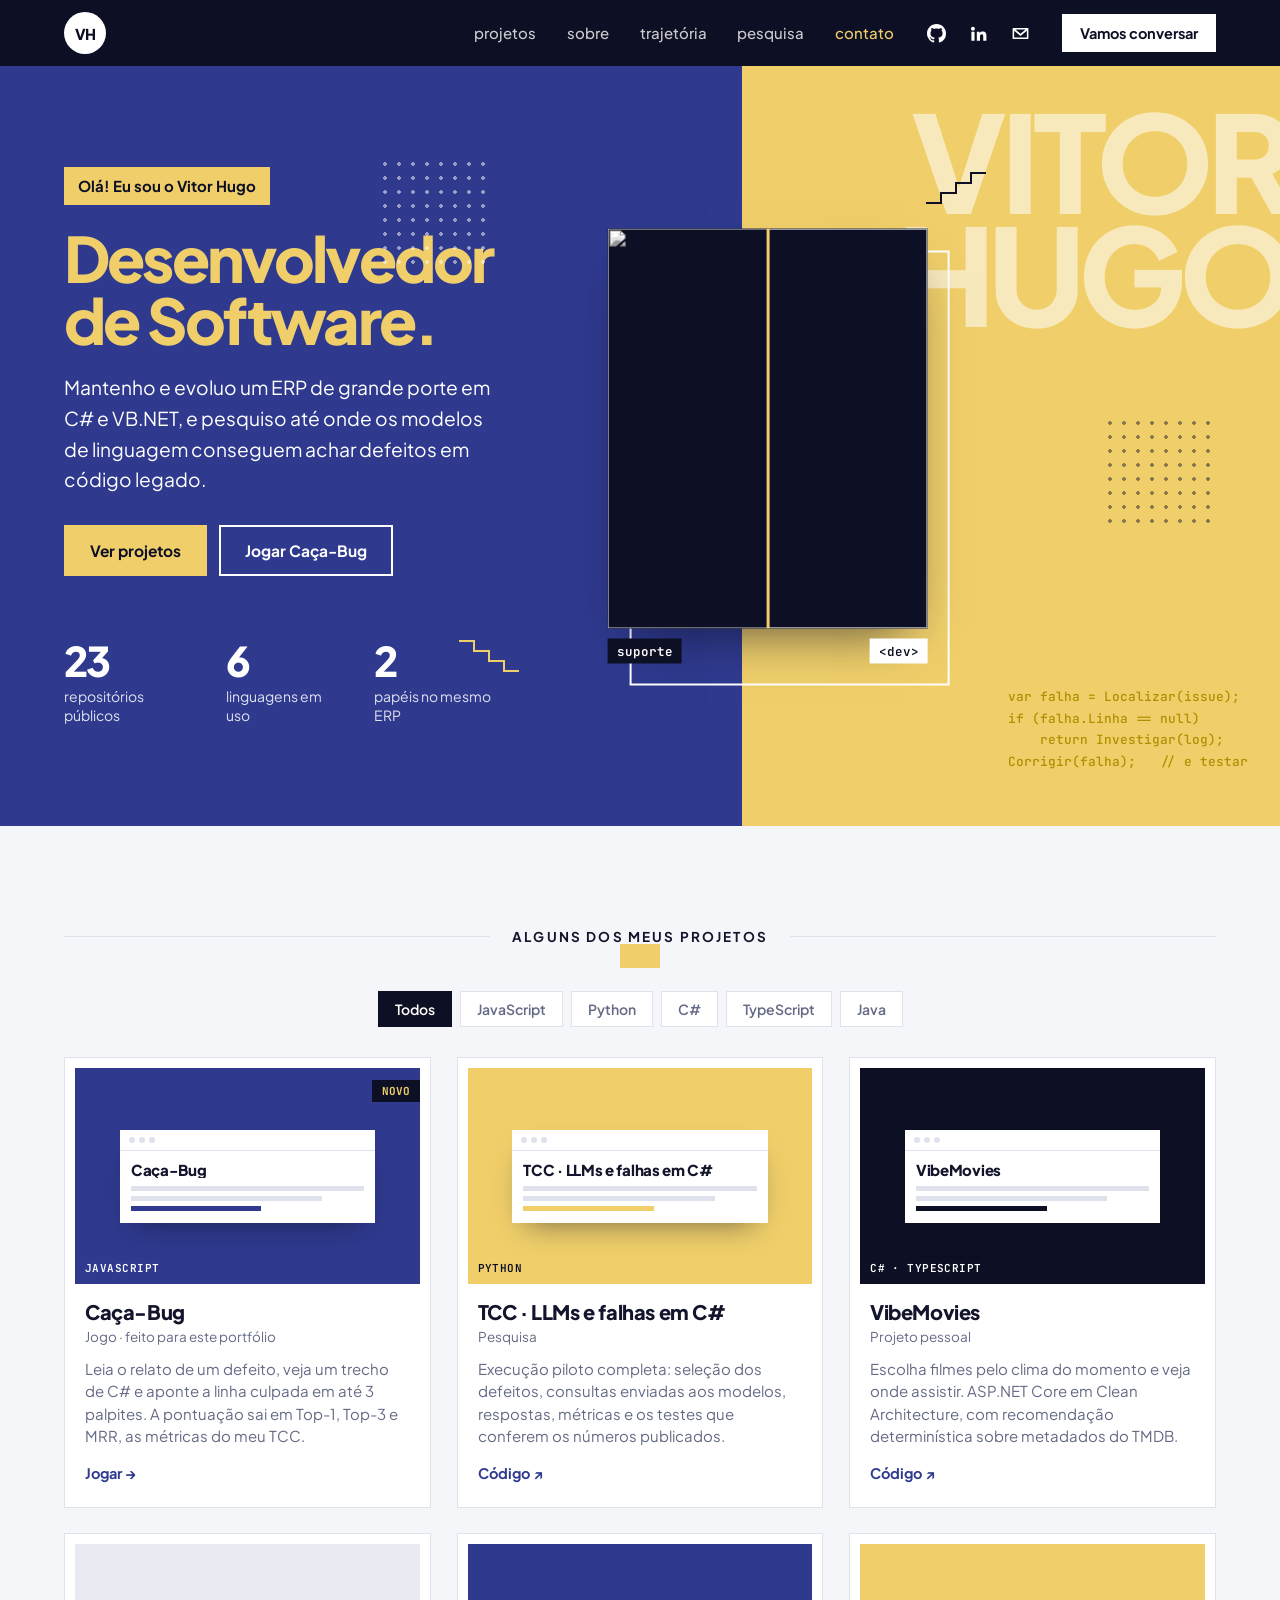
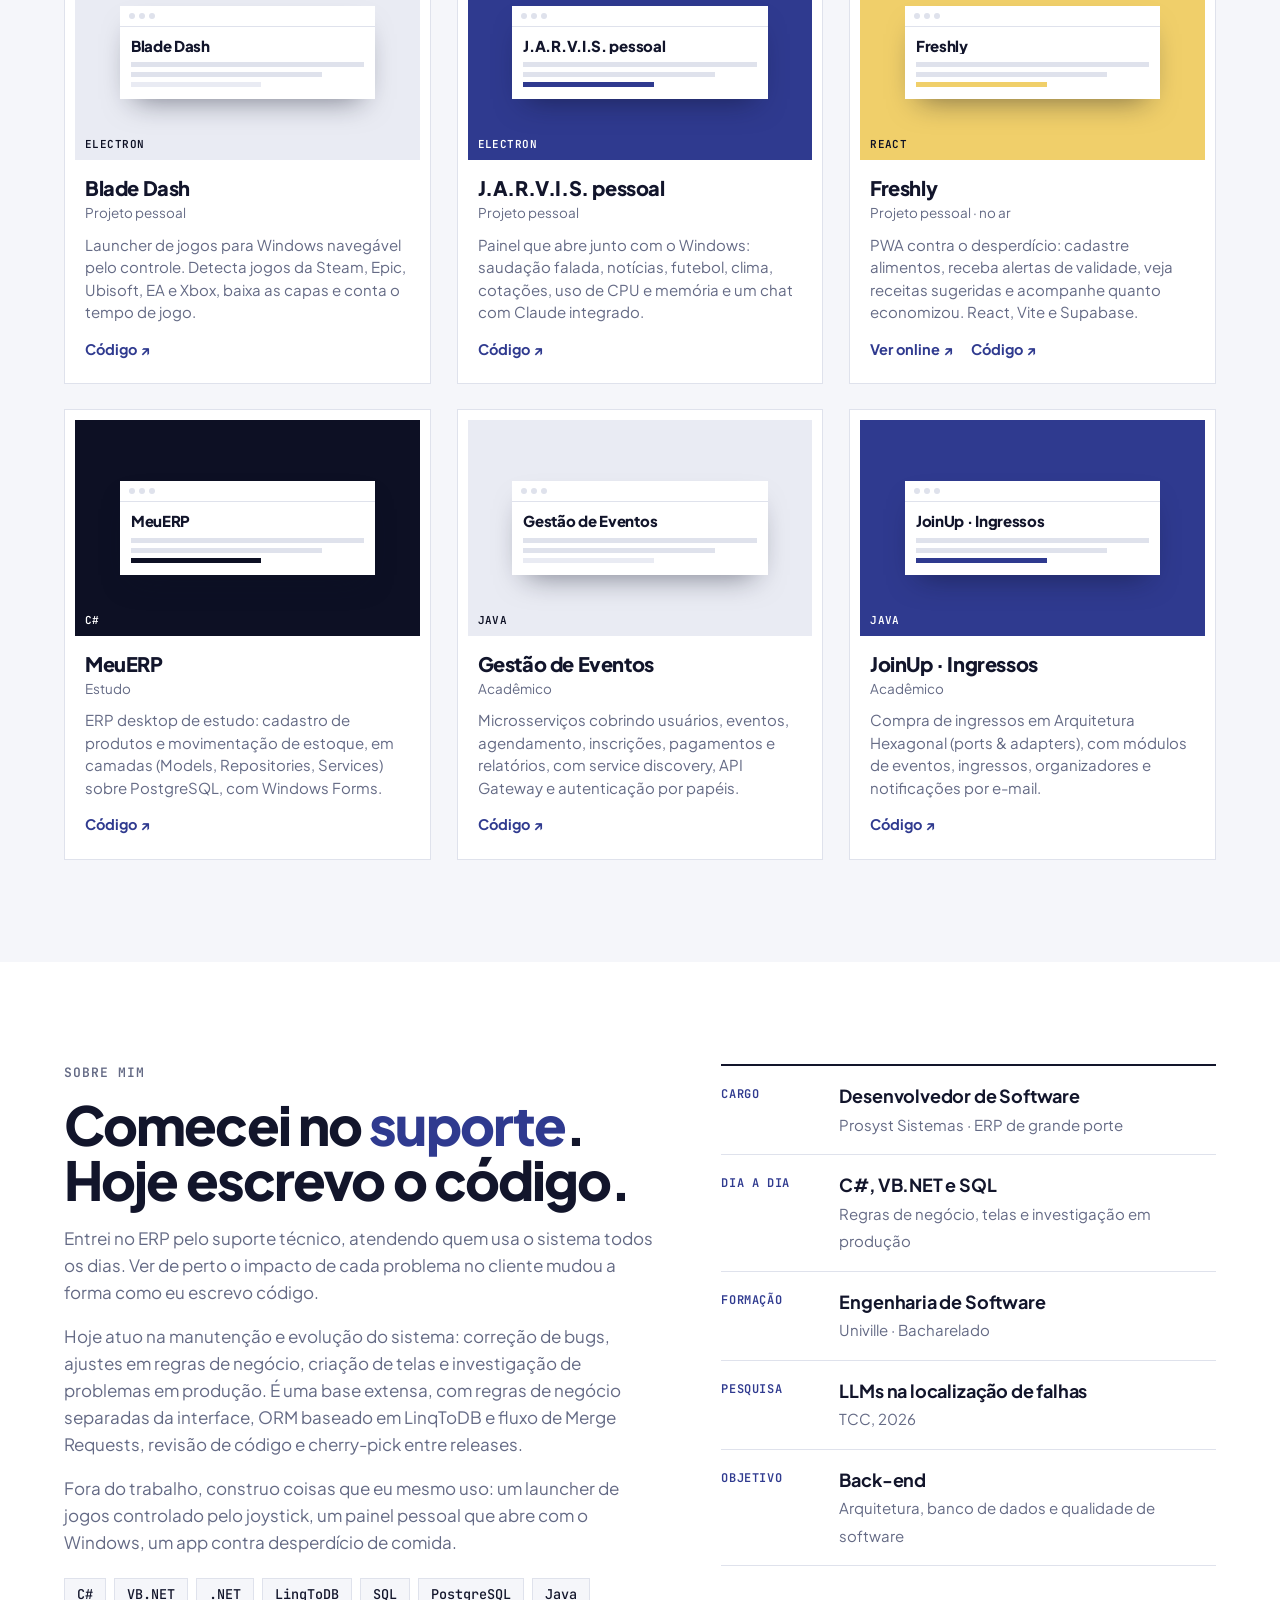
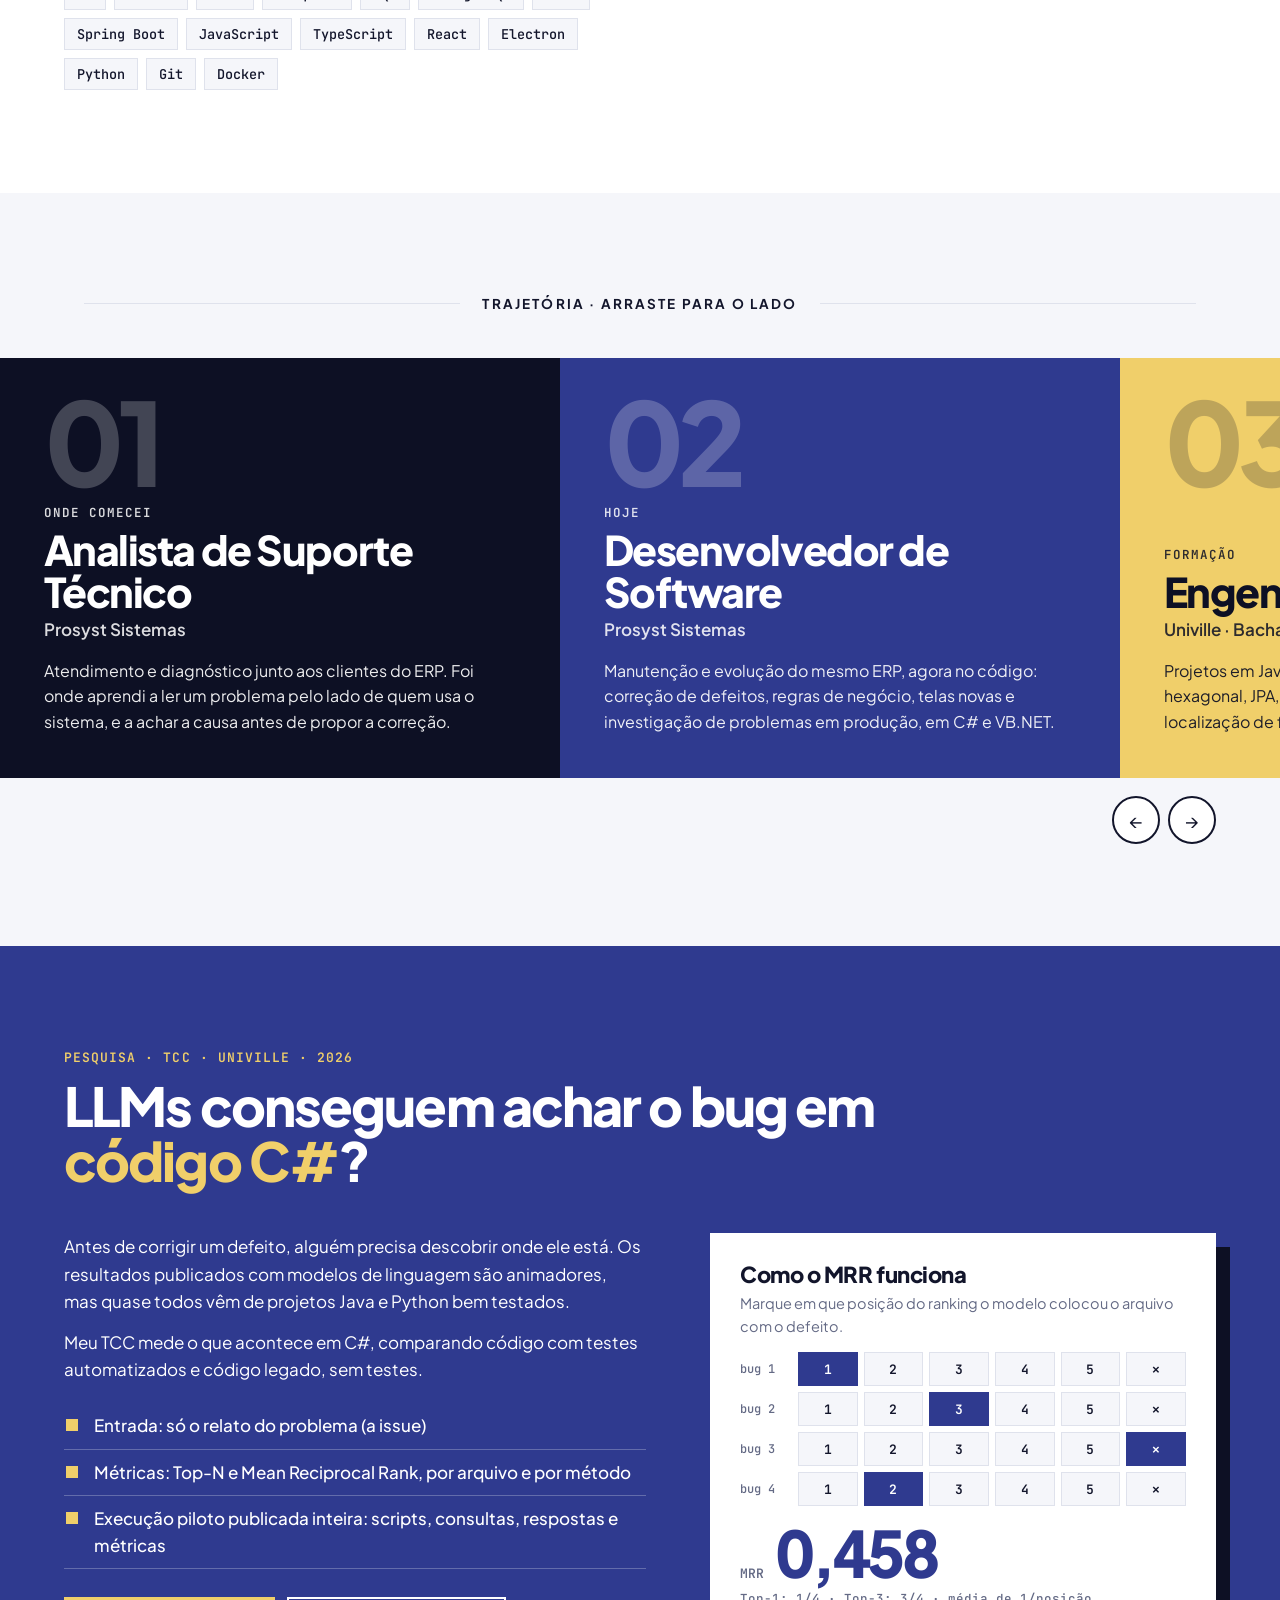
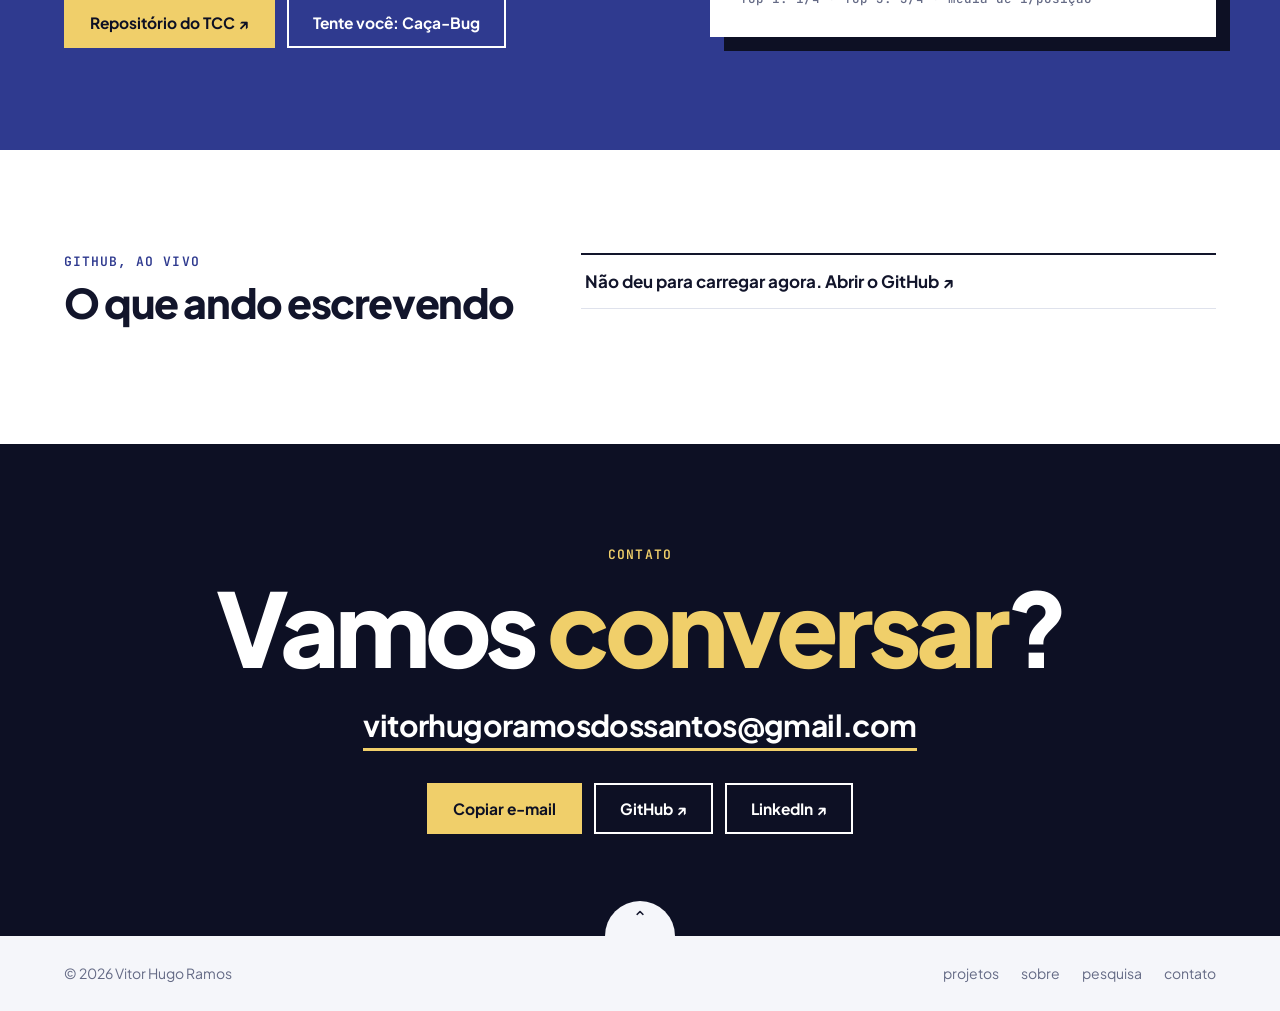
==== commit 639bd6fb: "Suaviza a paleta: azul e amarelo menos saturados" ====
--- a/index.html
+++ b/index.html
@@ -5,7 +5,7 @@
 <meta name="viewport" content="width=device-width, initial-scale=1">
 <title>Vitor Hugo Ramos — Desenvolvedor de Software</title>
 <meta name="description" content="Portfólio de Vitor Hugo Ramos, desenvolvedor de software em ERP de grande porte (C# / VB.NET) e pesquisador de LLMs aplicados à manutenção de software.">
-<link rel="icon" href="data:image/svg+xml,%3Csvg xmlns='http://www.w3.org/2000/svg' viewBox='0 0 64 64'%3E%3Ccircle cx='32' cy='32' r='32' fill='%232b3ff2'/%3E%3Ctext x='32' y='43' font-family='Arial' font-size='28' font-weight='800' text-anchor='middle' fill='%23ffd633'%3EVH%3C/text%3E%3C/svg%3E">
+<link rel="icon" href="data:image/svg+xml,%3Csvg xmlns='http://www.w3.org/2000/svg' viewBox='0 0 64 64'%3E%3Ccircle cx='32' cy='32' r='32' fill='%232f3a8f'/%3E%3Ctext x='32' y='43' font-family='Arial' font-size='28' font-weight='800' text-anchor='middle' fill='%23f0cf6a'%3EVH%3C/text%3E%3C/svg%3E">
 <script>document.documentElement.classList.add('js');</script>
 <link rel="preconnect" href="https://fonts.googleapis.com">
 <link rel="preconnect" href="https://fonts.gstatic.com" crossorigin>
--- a/styles.css
+++ b/styles.css
@@ -3,9 +3,9 @@
    ========================================================= */
 :root {
   --navy: #0d1024;
-  --blue: #2b3ff2;
-  --blue-d: #1f2fc4;
-  --yellow: #ffd633;
+  --blue: #2f3a8f;
+  --blue-d: #262f78;
+  --yellow: #f0cf6a;
   --white: #ffffff;
   --paper: #f5f6fa;
   --ink: #12152b;
